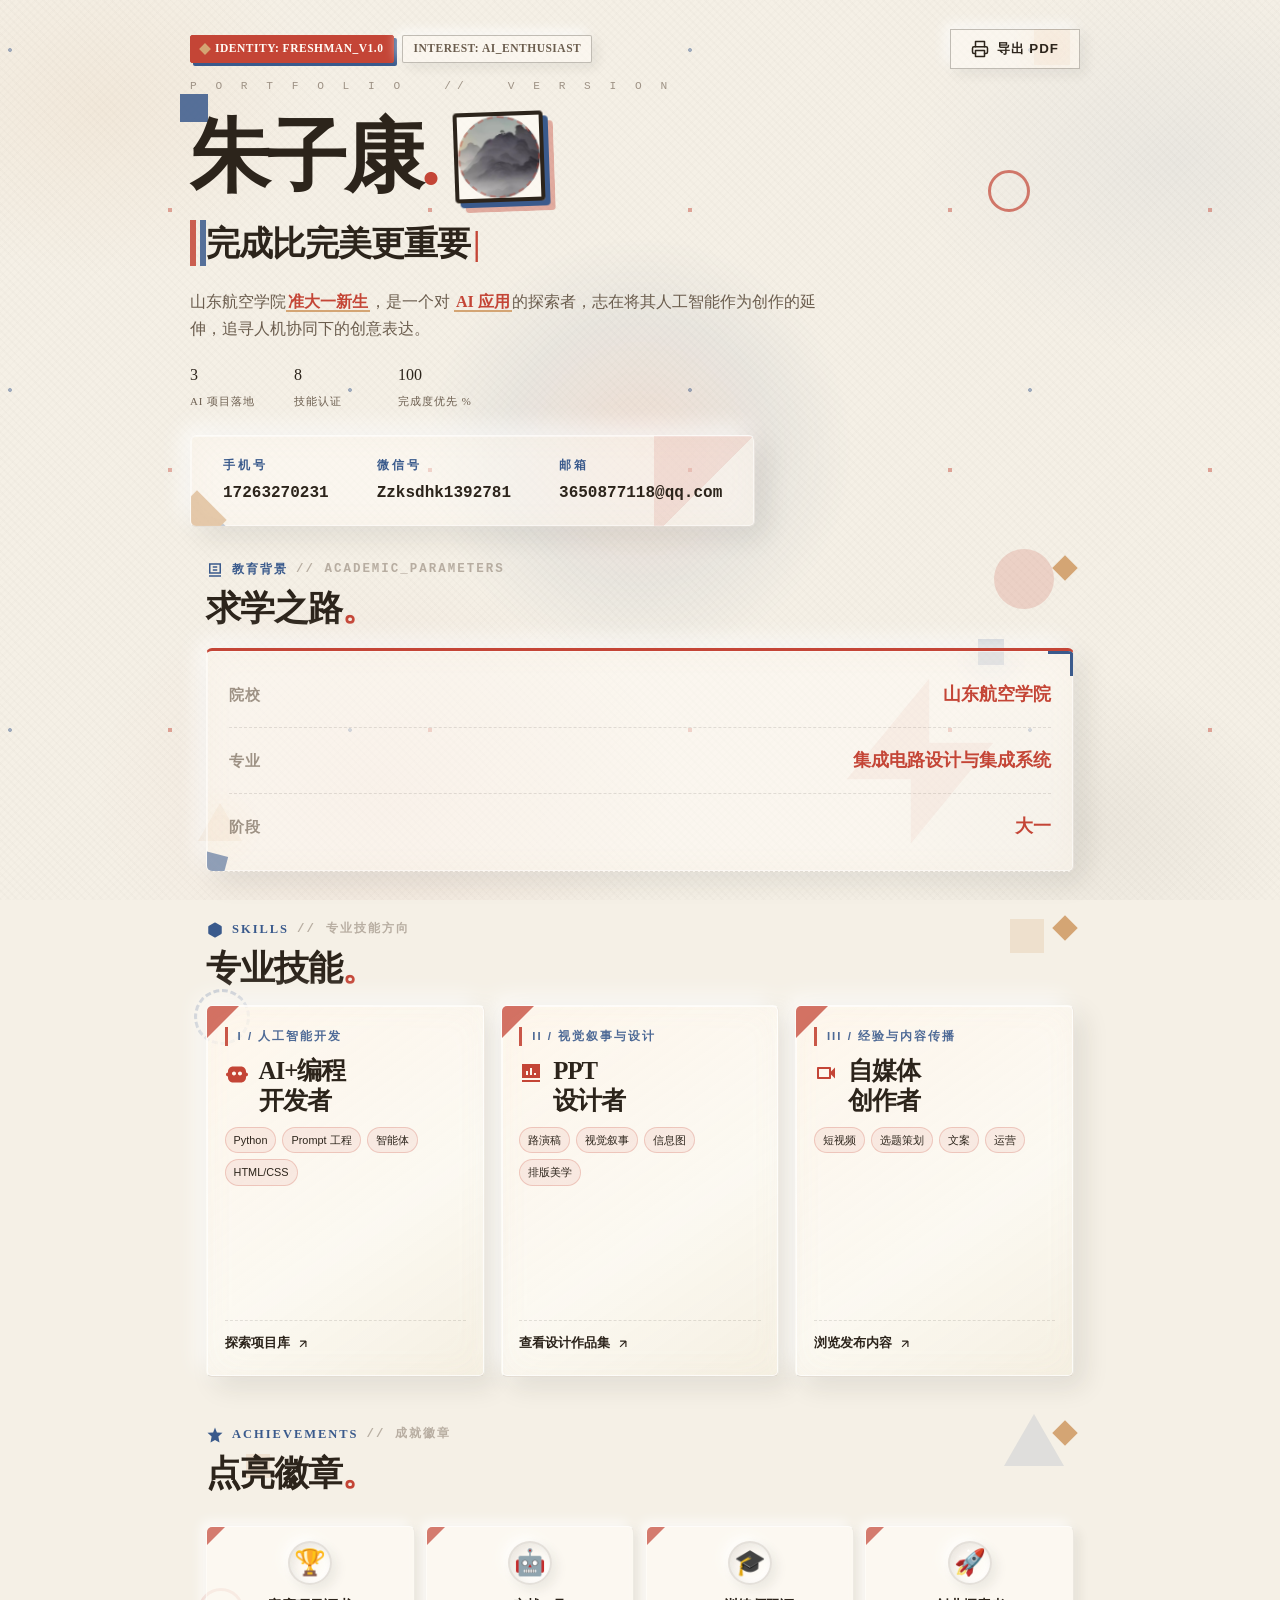
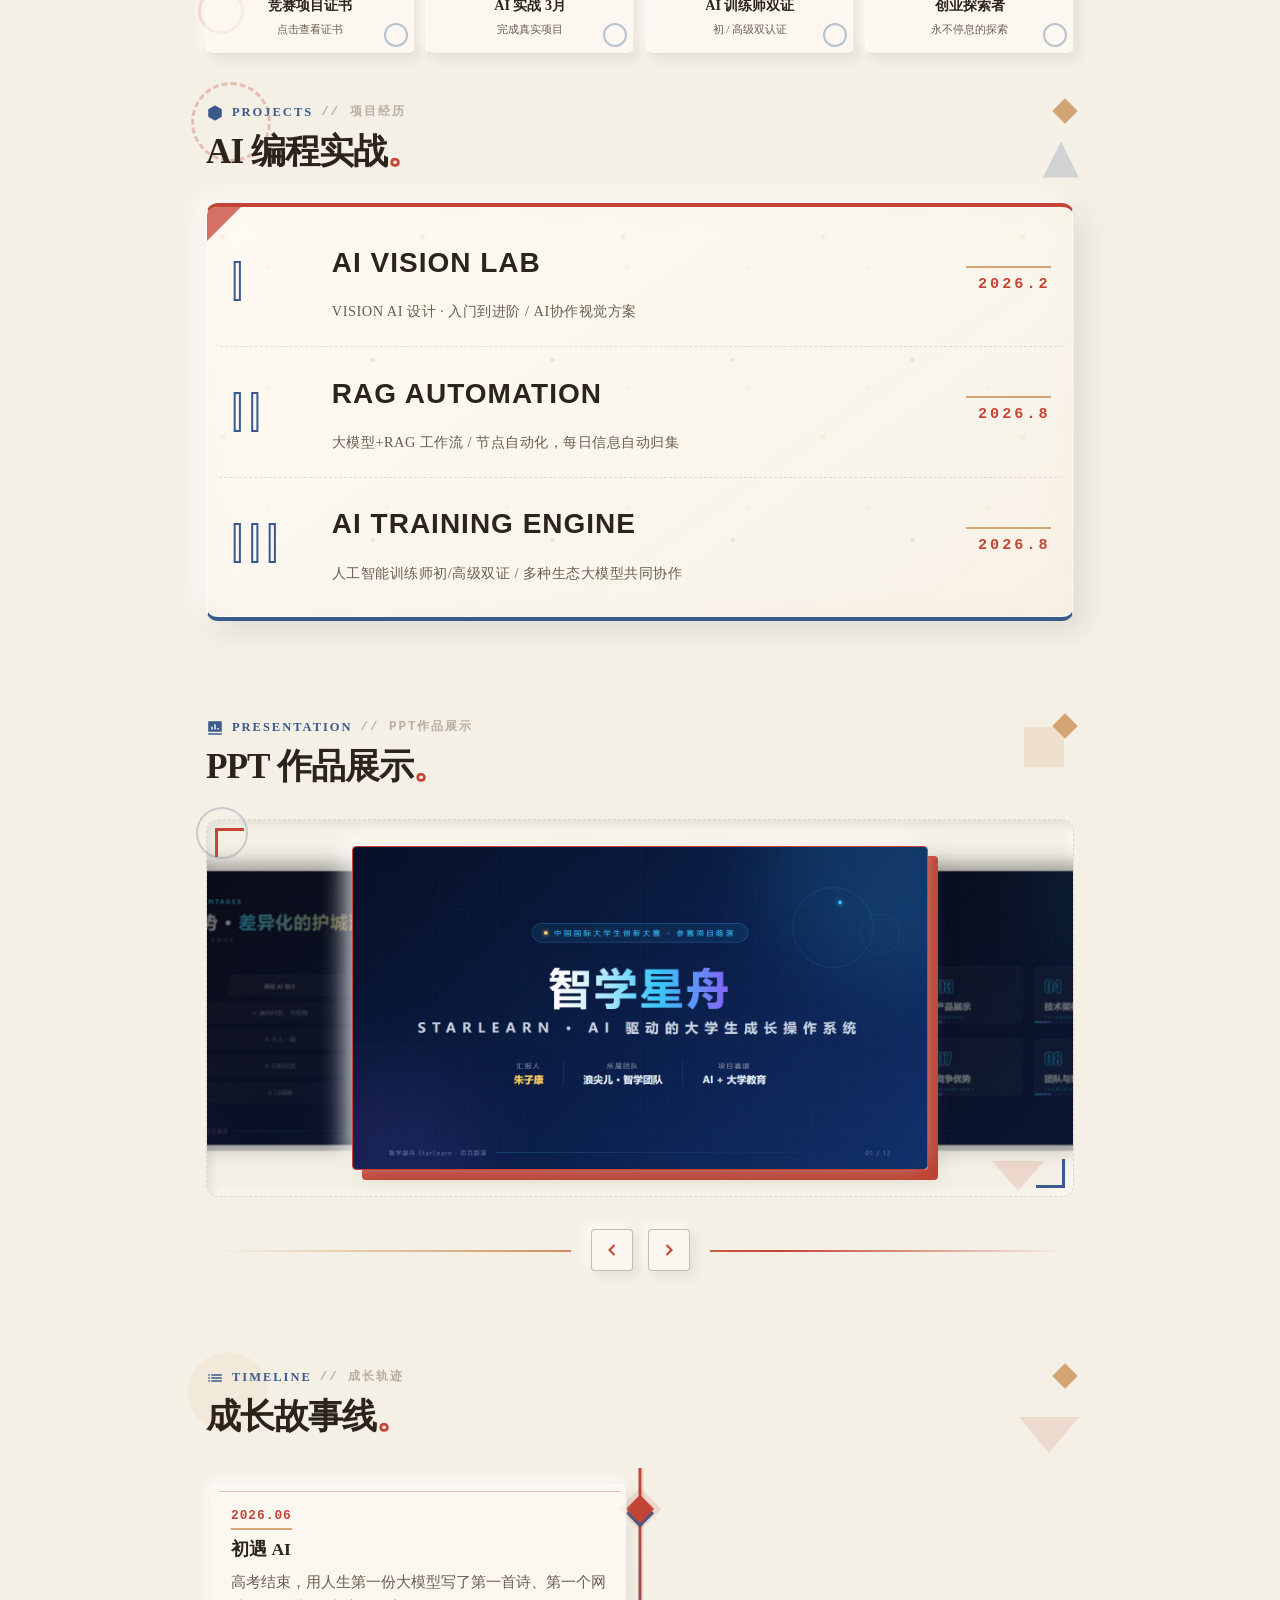
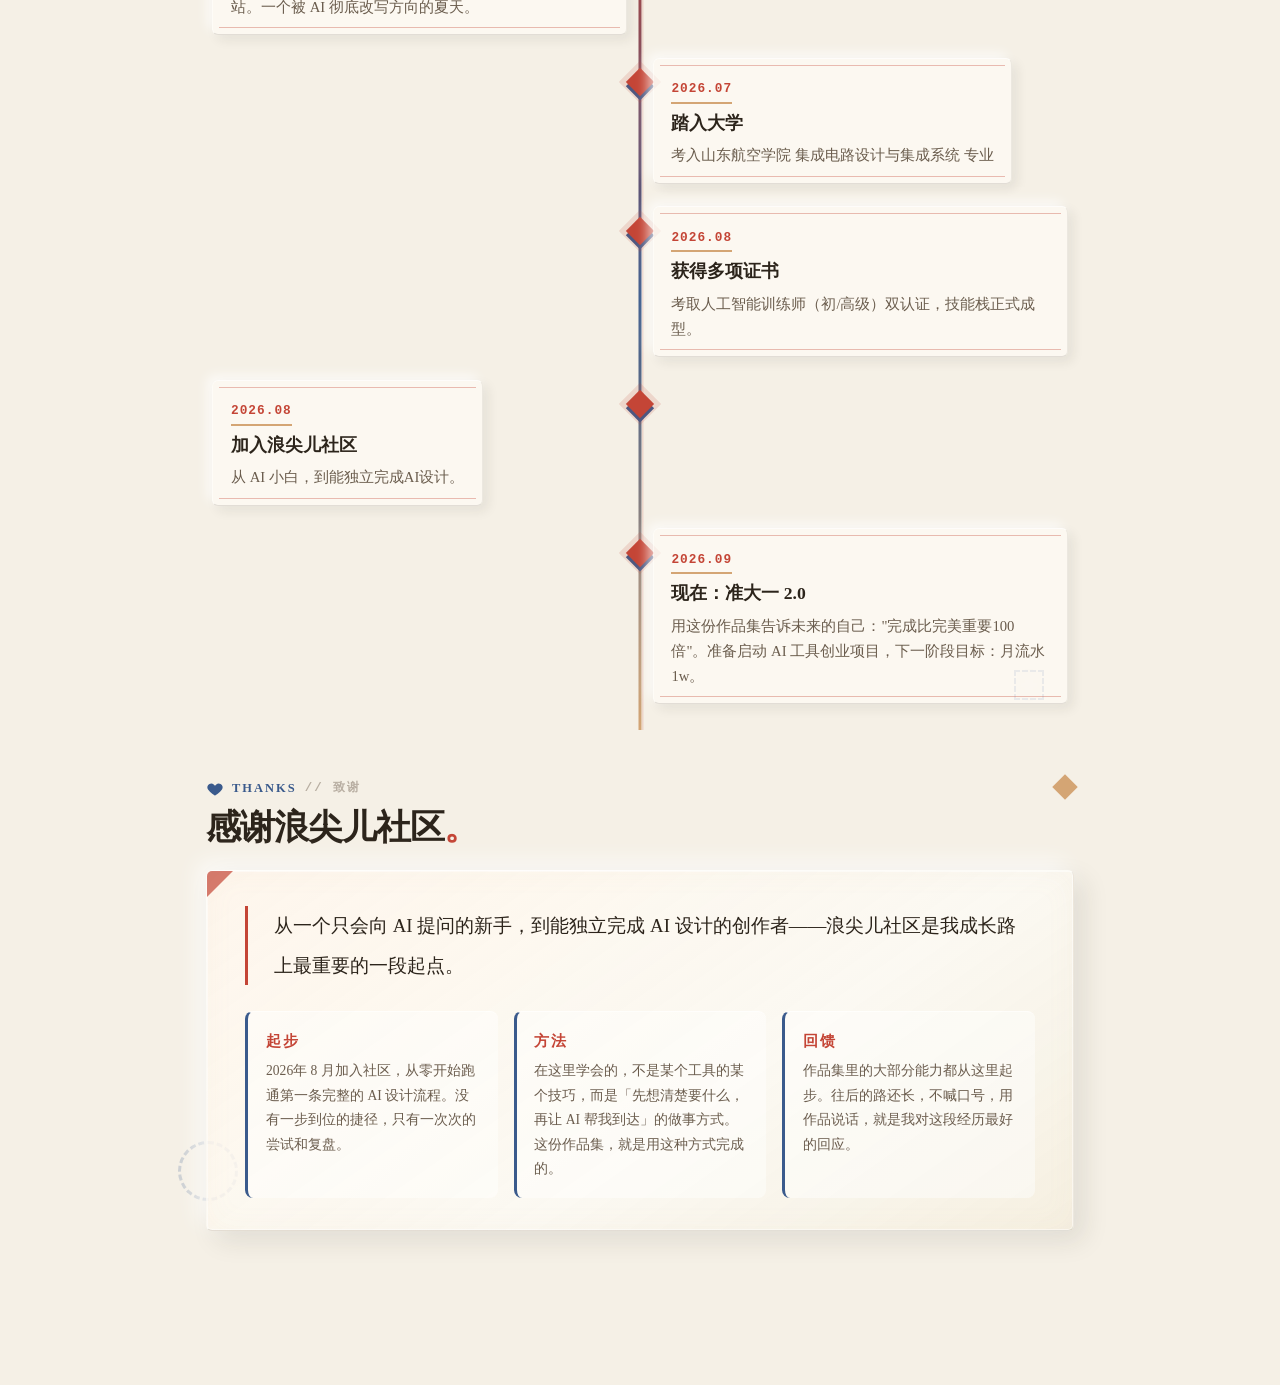
==== index.html @ 1c1f5281 "Add files via upload" ====
<!DOCTYPE html>
<html lang="zh-CN">
<head>
    <meta charset="UTF-8">
    <meta name="viewport" content="width=device-width, initial-scale=1.0">
    <title>朱子康 · 个人简历</title>
    <style>
        /* ================= 设计令牌 (墨染国风 × 磨砂玻璃 × Bauhaus 几何) ================= */
        :root {
            /* 宣纸与墨色 */
            --bg-page: #F5F0E6;
            --bg-card: rgba(255, 252, 246, 0.68);
            --bg-glass: rgba(255, 252, 246, 0.55);
            --bg-muted: rgba(44, 36, 27, 0.05);
            --text-primary: #2C241B;
            --text-secondary: #6B5D4E;
            --text-tertiary: #9E9285;
            /* 国风三色：朱砂 + 群青 + 赭石 */
            --accent-cinnabar: #C44536;
            --accent-ultramarine: #3A5A8C;
            --accent-ochre: #D4A574;
            --accent-color: #C44536;
            /* 装裱边框 */
            --border-color: rgba(44, 36, 27, 0.12);
            --border-ink: rgba(44, 36, 27, 0.28);
            --border-cinnabar: rgba(196, 69, 54, 0.55);
            /* 尺寸与过渡 */
            --radius-md: 6px;
            --radius-lg: 12px;
            --transition: all 0.4s cubic-bezier(0.25, 0.9, 0.3, 1);
            /* 磨砂玻璃阴影：内凹+外凸（新拟态）+ 几何立体 */
            --shadow-sm: 5px 5px 12px rgba(44, 36, 27, 0.08), -5px -5px 12px rgba(255, 255, 255, 0.7);
            --shadow-md: 10px 10px 26px rgba(44, 36, 27, 0.10), -8px -8px 22px rgba(255, 255, 255, 0.75), inset 0 0 0 1px rgba(255,255,255,0.5), inset 0 0 30px rgba(212, 165, 116, 0.06);
            --shadow-inset: inset 4px 4px 10px rgba(44, 36, 27, 0.09), inset -4px -4px 10px rgba(255, 255, 255, 0.65);
            --shadow-geo: 5px 5px 0 var(--accent-ultramarine), 10px 10px 0 rgba(196, 69, 54, 0.4);
            /* 磨砂玻璃专用：多层模糊叠加 */
            --glass-blur: blur(18px) saturate(180%);
            --glass-border: 1px solid rgba(255, 255, 255, 0.55), 1px solid rgba(44, 36, 27, 0.08);
        }

        * { margin: 0; padding: 0; box-sizing: border-box; }
        html { scroll-behavior: smooth; }
        body {
            font-family: "PingFang SC", "Hiragino Sans GB", "Microsoft YaHei", "STSong", "Noto Serif SC", -apple-system, serif;
            background-color: var(--bg-page);
            background-image:
                /* 水墨晕染大斑块 */
                radial-gradient(ellipse 320px 240px at 8% 12%, rgba(212, 165, 116, 0.10) 0%, transparent 70%),
                radial-gradient(ellipse 380px 280px at 92% 18%, rgba(58, 90, 140, 0.06) 0%, transparent 70%),
                radial-gradient(ellipse 420px 320px at 30% 88%, rgba(196, 69, 54, 0.06) 0%, transparent 70%),
                radial-gradient(ellipse 300px 220px at 85% 92%, rgba(44, 36, 27, 0.05) 0%, transparent 70%),
                /* 宣纸纹理噪点（轻微线条） */
                repeating-linear-gradient(45deg, rgba(44, 36, 27, 0.015) 0 2px, transparent 2px 6px),
                repeating-linear-gradient(-45deg, rgba(44, 36, 27, 0.012) 0 2px, transparent 2px 5px);
            background-size: 100% 100%;
            background-attachment: fixed;
            color: var(--text-primary);
            line-height: 1.7;
            -webkit-font-smoothing: antialiased;
            padding: 0.35rem 0.25rem;
            overflow-x: hidden;
            position: relative;
        }
        /* 几何装饰散点层（朱砂圆 + 群青方 + 赭石三角 + 墨线圆） */
        body::before {
            content: ''; position: fixed; inset: 0; z-index: 0; pointer-events: none;
            background-image:
                radial-gradient(circle, var(--accent-cinnabar) 2.2px, transparent 2.5px),
                radial-gradient(circle, var(--accent-ultramarine) 1.8px, transparent 2.2px);
            background-size: 260px 260px, 340px 340px;
            background-position: 40px 80px, 180px 220px;
            opacity: 0.45;
        }
        /* 柔和散斑光晕（国风版，替代霓虹光晕） */
        body::after {
            content: ''; position: fixed; width: 420px; height: 420px;
            top: 0; left: 0; transform: translate(-50%, -50%);
            background: radial-gradient(circle, rgba(196, 69, 54, 0.10) 0%, rgba(58, 90, 140, 0.06) 45%, transparent 72%);
            border-radius: 50%; pointer-events: none; z-index: 1;
            transition: transform 0.22s cubic-bezier(0.25, 0.9, 0.3, 1);
            will-change: transform;
            filter: blur(2px);
            mix-blend-mode: multiply;
        }
        a { color: var(--accent-cinnabar); text-decoration: none; border-bottom: 1px dashed var(--border-cinnabar); transition: var(--transition); }
        a:hover { color: var(--accent-ultramarine); border-color: var(--accent-ultramarine); }

        .container { max-width: 900px; margin: 0 auto; position: relative; z-index: 2; }

        /* 几何装饰辅助类（用于装饰性几何散点） */
        .geo-deco { position: absolute; pointer-events: none; z-index: 0; }
        .geo-circle { border-radius: 50%; }
        .geo-square { border-radius: 0; }
        .geo-triangle { width: 0; height: 0; border-style: solid; background: transparent !important; }
        /* 几何装饰：Bauhaus风格三色组合 */
        .geo-shape { position: absolute; pointer-events: none; z-index: 0; opacity: 0.6; mix-blend-mode: multiply; }
        .geo-shape.circle-round { border-radius: 50%; }
        .geo-shape.diamond { transform: rotate(45deg); }
        .geo-shape.tri { width: 0; height: 0; background: transparent !important; border-style: solid; }
        /* 动画：几何呼吸漂浮 */
        @keyframes geoFloat { 0%, 100% { transform: translateY(0) rotate(0deg); } 50% { transform: translateY(-8px) rotate(3deg); } }
        @keyframes geoFloatRev { 0%, 100% { transform: translateY(0) rotate(0deg); } 50% { transform: translateY(10px) rotate(-4deg); } }
        @keyframes geoPulse { 0%, 100% { transform: scale(1); opacity: 0.5; } 50% { transform: scale(1.08); opacity: 0.7; } }
        .geo-float { animation: geoFloat 5.5s ease-in-out infinite; }
        .geo-float-rev { animation: geoFloatRev 6.8s ease-in-out infinite; }
        .geo-pulse { animation: geoPulse 3.2s ease-in-out infinite; }
        /* section 容器加相对定位，以便承载几何装饰 */
        .academic-section, .portfolio-section, .skill-section, .achievement-section, .timeline-section { position: relative; }

        .btn-print {
            position: absolute; top: 10px; right: 10px;
            background: var(--bg-glass);
            border: 1px solid var(--border-ink); color: var(--text-primary);
            width: 42px; height: 42px; border-radius: 6px;
            display: flex; align-items: center; justify-content: center;
            cursor: pointer; z-index: 10; transition: var(--transition);
            backdrop-filter: blur(14px) saturate(160%);
            -webkit-backdrop-filter: blur(14px) saturate(160%);
            box-shadow: var(--shadow-sm);
            font-weight: 700;
        }
        .btn-print:hover {
            background: var(--bg-card);
            transform: translate(-2px, -2px);
            box-shadow: var(--shadow-geo);
            border-color: var(--accent-cinnabar);
            color: var(--accent-cinnabar);
        }
        .print-text { display: none; }

        .hero { padding: 1.8rem 1rem 1.4rem; position: relative; z-index: 1; }
        .hero-tags { display: flex; flex-wrap: wrap; gap: 8px; margin-bottom: 1rem; font-size: 0.72rem; letter-spacing: 0.5px; }
        .tag { padding: 3px 10px; border: 1px solid var(--border-ink); display: inline-flex; align-items: center; gap: 6px; text-transform: uppercase; background: var(--bg-glass); backdrop-filter: blur(10px) saturate(160%); -webkit-backdrop-filter: blur(10px) saturate(160%); color: var(--text-secondary); border-radius: 2px; font-weight: 600; box-shadow: var(--shadow-sm); }
        .tag.dark { background: var(--accent-cinnabar); color: #FFFCF6; border-color: var(--accent-cinnabar); box-shadow: 3px 3px 0 var(--accent-ultramarine); }
        .tag-dot { width: 8px; height: 8px; background: var(--accent-ochre); display: inline-block; transform: rotate(45deg); border: 1px solid var(--accent-ochre); animation: tagBlink 1.6s infinite; }
        @keyframes tagBlink { 0%, 100% { opacity: 1; } 50% { opacity: 0.2; } }
        .tag-version { color: var(--text-tertiary); margin-top: 6px; width: 100%; letter-spacing: 6px; font-size: 0.7rem; font-family: "PingFang SC", monospace; }

        .hero-title-group { display: flex; align-items: center; gap: 1rem; margin-bottom: 0.8rem; flex-wrap: wrap; position: relative; }
        /* 标题旁的几何装饰 */
        .hero-title-group::before {
            content: ''; position: absolute; width: 28px; height: 28px; top: -18px; left: -10px;
            background: var(--accent-ultramarine); opacity: 0.85; z-index: -1;
        }
        .hero-title-group::after {
            content: ''; position: absolute; width: 36px; height: 36px; border-radius: 50%; bottom: -10px; right: 60px;
            border: 3px solid var(--accent-cinnabar); background: transparent; opacity: 0.7; z-index: -1;
        }
        .hero-name {
            font-size: 3.2rem; font-weight: 900; line-height: 1; letter-spacing: -3px;
            color: var(--text-primary);
            font-family: "STSong", "Noto Serif SC", "PingFang SC", serif;
            position: relative;
        }
        .hero-name .dot { color: var(--accent-cinnabar); font-family: serif; display: inline-block; animation: sealPulse 2s ease-in-out infinite; transform-origin: center; }
        @keyframes sealPulse { 0%, 100% { transform: scale(1); text-shadow: 0 0 0 transparent; } 50% { transform: scale(1.15); text-shadow: 2px 2px 0 rgba(196, 69, 54, 0.3); } }

        .hero-avatar {
            width: 70px; height: 70px; border-radius: 4px;
            border: 3px solid var(--text-primary);
            box-shadow: var(--shadow-geo);
            overflow: hidden; flex-shrink: 0;
            background: var(--bg-card); position: relative;
            transition: var(--transition);
            backdrop-filter: blur(8px);
            transform: rotate(-2deg);
        }
        .hero-avatar:hover { transform: rotate(0deg) scale(1.08); border-color: var(--accent-cinnabar); box-shadow: 6px 6px 0 var(--accent-cinnabar), 12px 12px 0 rgba(58, 90, 140, 0.5); }
        .hero-avatar img { width: 100%; height: 100%; object-fit: cover; display: block; position: relative; z-index: 2; }
        .hero-avatar::before { content: ''; position: absolute; inset: 0; border: 2px dashed rgba(196, 69, 54, 0.4); border-radius: 50%; z-index: 4; pointer-events: none; }
        .seal-img { position: absolute; inset: 0; width: 100%; height: 100%; object-fit: cover; border-radius: 50%; z-index: 3; border: none; opacity: 1; transition: transform .3s ease; }
        .hero-avatar:hover .seal-img { transform: scale(1.05); }

        .hero-flog {
            font-size: 1.55rem; font-weight: 800; color: var(--text-primary); margin-bottom: 1rem; letter-spacing: -1px;
            position: relative; display: inline-block;
            font-family: "STSong", "Noto Serif SC", serif;
            padding-left: 1rem;
        }
        .hero-flog::before {
            content: ''; position: absolute; left: 0; top: 10%; height: 80%; width: 6px;
            background: var(--accent-cinnabar);
            box-shadow: 10px 0 0 var(--accent-ultramarine);
            opacity: 0.85;
        }
        .hero-intro { font-size: 0.95rem; line-height: 1.75; max-width: 650px; color: var(--text-secondary); margin-bottom: 1.2rem; }
        .hero-intro strong { color: var(--accent-cinnabar); font-weight: 700; border-bottom: 2px solid var(--accent-ochre); padding: 0 2px; }

        .hero-contact { display: flex; flex-direction: column; background: var(--bg-glass); padding: 1.1rem 1.4rem; gap: 0.9rem; border-radius: var(--radius-md); border-top: 1px solid rgba(255,255,255,0.6); border-left: 1px solid rgba(255,255,255,0.4); border-right: 1px solid rgba(44,36,27,0.06); border-bottom: 1px solid rgba(44,36,27,0.1); backdrop-filter: var(--glass-blur); -webkit-backdrop-filter: var(--glass-blur); box-shadow: var(--shadow-md); position: relative; overflow: hidden; }
        .hero-contact::before {
            content: ''; position: absolute; top: 0; right: 0; width: 100px; height: 100px;
            background: 
                linear-gradient(135deg, var(--accent-cinnabar) 50%, transparent 50%);
            opacity: 0.12; pointer-events: none;
        }
        /* 几何装饰：hero-contact 左下角菱形 */
        .hero-contact::after {
            content: ''; position: absolute; bottom: -15px; left: -15px; width: 42px; height: 42px;
            background: var(--accent-ochre); transform: rotate(45deg); opacity: 0.55; z-index: -1;
            box-shadow: 5px 5px 0 rgba(58, 90, 140, 0.5);
        }
        .contact-item { display: flex; flex-direction: column; gap: 4px; position: relative; }
        .contact-label { font-size: 0.75rem; color: var(--accent-ultramarine); text-transform: uppercase; font-weight: 700; letter-spacing: 3px; }
        .contact-value { font-size: 1rem; font-weight: 800; color: var(--text-primary); font-family: "STSong", "PingFang SC", monospace; position: relative; }

        .hero-anim-item { opacity: 0; transform: translateY(20px); animation: heroFadeIn 1s cubic-bezier(0.2, 1, 0.3, 1) forwards; position: relative; }
        @keyframes heroFadeIn { 0% { opacity: 0; transform: translateY(20px); filter: blur(4px); } 100% { opacity: 1; transform: translateY(0); filter: blur(0); } }
        .delay-1 { animation-delay: 0.1s; } .delay-2 { animation-delay: 0.2s; } .delay-3 { animation-delay: 0.3s; } .delay-4 { animation-delay: 0.4s; }

        .card { margin-bottom: 2rem; }
        .section-title { font-size: 1.35rem; font-weight: 900; margin-bottom: 1rem; text-transform: uppercase; letter-spacing: -0.5px; border-bottom: 2px solid var(--accent-cinnabar); padding-bottom: 0.5rem; display: inline-block; font-family: "STSong", serif; }

        /* 专业技能方向：静态三列网格（替换原 250vh 横向滚动轨道） */
        .directions-grid { display: grid; grid-template-columns: repeat(3, 1fr); gap: 1rem; margin-top: 0.6rem; }
        .directions-grid .window-block { width: 100%; max-width: none; aspect-ratio: 4 / 2.5; }
        .directions-grid .panorama-layer { opacity: 0.12; }
        .directions-grid .block-title { color: var(--text-primary) !important; }
        .directions-grid .title-icon { fill: var(--accent-cinnabar) !important; }
        .skill-tags { display: flex; flex-wrap: wrap; gap: 6px; margin-top: 0.7rem; }
        .skill-tag { font-size: 0.68rem; padding: 3px 8px; border-radius: 999px; background: rgba(196,69,54,0.08); color: var(--text-primary); border: 1px solid rgba(196,69,54,0.22); font-family: "PingFang SC", sans-serif; }
        @media (max-width: 768px) {
            .directions-grid { grid-template-columns: 1fr; gap: 0.9rem; }
            .directions-grid .window-block { aspect-ratio: 4 / 2.8; }
            .directions-grid .block-title { font-size: 1.45rem; }
            .directions-grid .block-content { padding: 1.1rem 0.9rem; }
        }

        /* 窗口卡片：磨砂玻璃装裱框 + Bauhaus 几何阴影 */
        .window-block {
            position: relative; aspect-ratio: 3 / 4; width: 80vw; max-width: 360px; flex-shrink: 0;
            border-radius: var(--radius-md); overflow: hidden;
            box-shadow: var(--shadow-md), inset 0 0 0 1px rgba(255,255,255,0.55), inset 0 0 40px rgba(255,255,255,0.15);
            transition: transform 0.5s cubic-bezier(0.25, 0.9, 0.3, 1), box-shadow 0.5s ease, border-color 0.5s ease;
            background: linear-gradient(145deg, rgba(255,247,237,0.85) 0%, rgba(253,251,245,0.75) 60%, rgba(245,239,224,0.8) 100%);
            border-top: 1px solid rgba(255,255,255,0.7);
            border-left: 1px solid rgba(255,255,255,0.5);
            border-right: 1px solid rgba(44,36,27,0.08);
            border-bottom: 1px solid rgba(44,36,27,0.12);
            backdrop-filter: var(--glass-blur);
            -webkit-backdrop-filter: var(--glass-blur);
        }
        /* 窗口卡片 几何装饰：左上角三角+右下角圆框 */
        .window-block::before {
            content: ''; position: absolute; top: 0; left: 0; width: 0; height: 0; z-index: 6;
            border-top: 32px solid var(--accent-cinnabar); border-right: 32px solid transparent;
            opacity: 0.75; pointer-events: none;
        }
        .window-block::after {
            content: ''; position: absolute; inset: 0; z-index: 4; pointer-events: none;
            background: 
                radial-gradient(circle at 90% 88%, transparent 16px, var(--accent-ultramarine) 17px, var(--accent-ultramarine) 19px, transparent 20px),
                linear-gradient(135deg, transparent 0%, rgba(196, 69, 54, 0.06) 50%, transparent 100%);
            opacity: 0; transition: opacity 0.5s ease;
        }
        .window-block:hover { transform: translateY(-12px) rotate(-1deg); box-shadow: 14px 14px 0 var(--accent-ultramarine), 18px 18px 0 rgba(196, 69, 54, 0.4), var(--shadow-md); border-top-color: var(--accent-cinnabar); border-left-color: var(--accent-cinnabar); }
        .window-block:hover::after { opacity: 1; }

        .panorama-layer { position: absolute; top: 0; left: 0; height: 100%; z-index: 0; pointer-events: none; opacity: 0.25; mix-blend-mode: multiply; }
        .scene-bg { width: 100%; height: 100%; background-image: url('images/photo.jpg'); background-size: cover; background-position: center bottom; will-change: filter; }
        .ambient-overlay { position: absolute; top: 0; left: 0; width: 100%; height: 100%; mix-blend-mode: multiply; background: linear-gradient(135deg, rgba(196, 69, 54, 0.2), rgba(58, 90, 140, 0.15)); }
        .sun-element { position: absolute; width: 50px; height: 50px; border-radius: 50%; transform: translate(-50%, -50%); z-index: 1; filter: blur(3px); will-change: left, top, background, box-shadow, opacity; display: none !important; }

        .block-content { position: relative; z-index: 5; height: 100%; padding: 1.3rem 1.1rem; display: flex; flex-direction: column; justify-content: space-between; }
        .block-top { font-size: 0.72rem; font-family: "PingFang SC", "Microsoft YaHei", sans-serif; font-weight: 700; opacity: 0.9; margin-bottom: 0.6rem; color: var(--accent-ultramarine); letter-spacing: 2px; border-left: 3px solid var(--accent-cinnabar); padding-left: 10px; }
        .block-bottom { font-size: 0.82rem; font-weight: 800; margin-top: auto; display: flex; align-items: center; gap: 6px; color: var(--text-primary); border-top: 1px dashed var(--border-color); padding-top: 0.7rem; }
        .title-wrapper { display: flex; align-items: flex-start; gap: 10px; }
        .block-title { font-size: 1.55rem; font-weight: 900; line-height: 1.2; letter-spacing: -1px; position: relative; color: var(--text-primary); font-family: "STSong", "Noto Serif SC", serif; }
        .title-icon { width: 24px; height: 24px; fill: var(--accent-cinnabar); flex-shrink: 0; margin-top: 5px; }

        /* 求学之路：磨砂玻璃学术卡 */
        .academic-section { margin-bottom: 3rem; margin-top: 0; } 
        .academic-header { margin-bottom: 1.2rem; position: relative; }
        /* 学术标题几何装饰 */
        .academic-header::before {
            content: ''; position: absolute; top: 0; right: 0; width: 18px; height: 18px;
            background: var(--accent-ochre); transform: rotate(45deg);
        }
        .academic-tag { display: inline-flex; align-items: center; gap: 8px; color: var(--accent-ultramarine); font-weight: 900; font-size: 0.78rem; letter-spacing: 2px; margin-bottom: 0.6rem; text-transform: uppercase; }
        .academic-tag svg { width: 18px; height: 18px; fill: currentColor; }
        .academic-tag span { font-family: "PingFang SC", monospace; opacity: 0.7; color: var(--text-tertiary); }
        .academic-title { font-size: 2.2rem; font-weight: 900; color: var(--text-primary); letter-spacing: -1px; line-height: 1.1; position: relative; font-family: "STSong", "Noto Serif SC", serif; }
        .academic-title .dot { color: var(--accent-cinnabar); font-family: serif; }
        .academic-card { background: var(--bg-glass); padding: 0.7rem 1.4rem; position: relative; overflow: hidden; border-top: 3px solid var(--accent-cinnabar); border-bottom: 1px dashed var(--border-color); border-left: 1px solid rgba(255,255,255,0.5); border-right: 1px solid rgba(44,36,27,0.08); backdrop-filter: var(--glass-blur); -webkit-backdrop-filter: var(--glass-blur); box-shadow: var(--shadow-md); border-radius: var(--radius-md); }
        /* 卡片右上角装裱角装饰 + 左下角群青方块 */
        .academic-card::before {
            content: ''; position: absolute; bottom: -10px; left: -10px; width: 28px; height: 28px;
            background: var(--accent-ultramarine); opacity: 0.55; z-index: -1;
            transform: rotate(15deg);
        }
        .academic-card::after {
            content: ''; position: absolute; top: 0; right: 0; width: 22px; height: 22px;
            border-top: 3px solid var(--accent-ultramarine); border-right: 3px solid var(--accent-ultramarine);
        }
        .academic-watermark { position: absolute; right: 5%; top: 50%; transform: translateY(-50%); width: 220px; height: 220px; fill: var(--accent-cinnabar); opacity: 0.05; pointer-events: none; z-index: 0; }
        .academic-row { display: flex; justify-content: space-between; align-items: center; padding: 1.1rem 0; border-bottom: 1px dashed var(--border-color); position: relative; z-index: 1; flex-wrap: wrap; gap: 10px; transition: padding-left 0.35s ease, background 0.35s ease; }
        .academic-row:last-child { border-bottom: none; }
        .academic-row:hover { padding-left: 16px; background: rgba(196, 69, 54, 0.03); border-radius: 4px; }
        .academic-label { color: var(--text-tertiary); font-size: 0.95rem; font-weight: 700; min-width: 100px; letter-spacing: 1px; font-family: "PingFang SC", sans-serif; }
        .academic-value { color: var(--accent-cinnabar); font-size: 1.1rem; font-weight: 900; text-align: right; font-family: "STSong", "Noto Serif SC", serif; }

        /* AI 编程实战：暗色作品集容器（改为宣纸装裱盒） */
        .dark-portfolio-container {
            background: linear-gradient(145deg, rgba(255,252,246,0.85) 0%, rgba(248,242,230,0.8) 100%);
            border-radius: var(--radius-lg); padding: 0.6rem 1.4rem;
            box-shadow: var(--shadow-md);
            border-top: 4px solid var(--accent-cinnabar);
            border-bottom: 4px solid var(--accent-ultramarine);
            border-left: 1px solid rgba(255,255,255,0.55);
            border-right: 1px solid rgba(44,36,27,0.08);
            backdrop-filter: var(--glass-blur); -webkit-backdrop-filter: var(--glass-blur);
            margin-bottom: 3rem;
            position: relative;
            overflow: hidden;
        }
        /* 几何散点 + 四个角装饰 */
        .dark-portfolio-container::before {
            content: ''; position: absolute; top: 0; left: 0; width: 100%; height: 100%;
            background-image:
                radial-gradient(circle at 8% 15%, var(--accent-ochre) 2.5px, transparent 3px),
                radial-gradient(circle at 92% 85%, var(--accent-ultramarine) 2px, transparent 2.5px),
                radial-gradient(circle at 50% 50%, transparent 1px, var(--accent-cinnabar) 1.5px, transparent 2px);
            background-size: 200px 200px, 180px 180px, 120px 120px;
            opacity: 0.1; pointer-events: none;
        }
        /* 左上角朱砂三角 + 右下角群青方块 */
        .dark-portfolio-container::after {
            content: ''; position: absolute; top: -1px; left: -1px; width: 0; height: 0;
            border-top: 36px solid var(--accent-cinnabar); border-right: 36px solid transparent;
            opacity: 0.75; pointer-events: none; z-index: 2;
        }
        
        .dp-item {
            position: relative; display: flex; align-items: center; padding: 1.4rem 1rem; margin: 0 -1rem; border-bottom: 1px dashed var(--border-color);
            transition: transform 0.45s cubic-bezier(0.25, 0.9, 0.3, 1), background 0.45s ease; cursor: pointer; z-index: 1; border-radius: 8px; overflow: hidden;
        }
        .dp-item:last-child { border-bottom: none; }
        
        .dp-item::before {
            content: ''; position: absolute; top: 0; left: 0; width: 4px; height: 100%;
            background: var(--accent-cinnabar); transform: scaleY(0); transform-origin: top;
            transition: transform 0.5s cubic-bezier(0.25, 0.9, 0.3, 1); z-index: -1;
        }

        .dp-item:hover { transform: translateX(20px); border-color: transparent; background: rgba(212, 165, 116, 0.06); }
        .dp-item:hover::before { transform: scaleY(1); }
        
        .dp-number { font-family: 'Impact', 'Arial Black', sans-serif; font-size: 3.5rem; color: transparent; -webkit-text-stroke: 2px var(--accent-ultramarine); letter-spacing: 2px; min-width: 80px; line-height: 1; transition: -webkit-text-stroke-color 0.4s ease, color 0.4s ease; }
        .dp-text { flex: 1; padding-left: 1.4rem; }
        .dp-title { font-family: "STSong", "Impact", "Arial Black", sans-serif; font-size: 1.75rem; color: var(--text-primary); letter-spacing: 1px; margin-bottom: 0.8rem; text-transform: uppercase; transition: color 0.4s ease; }
        .dp-desc { color: var(--text-secondary); font-size: 0.9rem; letter-spacing: 0.5px; font-weight: 500; transition: color 0.4s ease; line-height: 1.7; }
        .dp-date { font-family: "STSong", monospace; color: var(--accent-cinnabar); font-size: 0.95rem; letter-spacing: 3px; min-width: 85px; text-align: right; font-weight: 700; transition: color 0.4s ease; border-top: 2px solid var(--accent-ochre); padding-top: 4px; }

        .dp-item:hover .dp-number { -webkit-text-stroke-color: var(--accent-cinnabar); color: rgba(196, 69, 54, 0.08); }
        .dp-item:hover .dp-title { color: var(--accent-cinnabar); }
        .dp-item:hover .dp-desc { color: var(--text-primary); }
        .dp-item:hover .dp-date { color: var(--accent-ultramarine); border-top-color: var(--accent-cinnabar); }

        .cursor-follower {
            position: fixed; top: 0; left: 0; 
            width: 280px;
            aspect-ratio: 16/10; pointer-events: none; z-index: 9999; opacity: 0;
            transform: translate(-50%, -50%) scale(0.5) rotate(-8deg); transition: opacity 0.4s ease, transform 0.5s cubic-bezier(0.25, 0.9, 0.3, 1);
            border-radius: 6px; overflow: hidden; background: linear-gradient(145deg, #FFFCF6 0%, #F5EFE0 100%); display: flex; align-items: center; justify-content: center;
            border: 2px solid var(--text-primary);
            box-shadow: var(--shadow-geo);
        }
        .cursor-follower.active { opacity: 1; transform: translate(-50%, -50%) scale(1) rotate(2deg); }
        .cursor-follower img { width: 100%; height: 100%; object-fit: contain; padding: 6px; position: relative; z-index: 2; background: #FFFCF6; }
        
        @keyframes followerImgSpin { 0% { transform: rotate(-25deg) scale(0.6); opacity: 0; filter: blur(4px); } 100% { transform: rotate(0deg) scale(1); opacity: 1; filter: blur(0px); } }
        .follower-placeholder { position: absolute; font-family: "STSong", serif; color: rgba(44, 36, 27, 0.5); font-size: 1.2rem; font-weight: bold; z-index: 1; letter-spacing: 4px; }

        /* PPT 椭圆轮播：宣纸画卷风格 */
        .elliptical-slider-wrapper {
            position: relative;
            width: 100%;
            height: 42vh;
            min-height: 300px;
            perspective: 1400px;
            overflow: hidden;
            display: flex;
            align-items: center;
            justify-content: center;
            background:
                radial-gradient(ellipse at center, rgba(212, 165, 116, 0.15) 0%, transparent 70%),
                linear-gradient(180deg, transparent 0%, rgba(44, 36, 27, 0.03) 50%, transparent 100%);
            margin-top: 1rem;
            margin-bottom: 2rem;
            border-radius: var(--radius-lg);
            user-select: none;
            -webkit-user-select: none;
            border: 1px dashed var(--border-color);
            box-shadow: var(--shadow-inset);
        }
        /* 轮播四角装裱装饰 */
        .elliptical-slider-wrapper::before,
        .elliptical-slider-wrapper::after {
            content: ''; position: absolute; width: 26px; height: 26px; z-index: 5; pointer-events: none;
        }
        .elliptical-slider-wrapper::before {
            top: 8px; left: 8px;
            border-top: 3px solid var(--accent-cinnabar);
            border-left: 3px solid var(--accent-cinnabar);
        }
        .elliptical-slider-wrapper::after {
            bottom: 8px; right: 8px;
            border-bottom: 3px solid var(--accent-ultramarine);
            border-right: 3px solid var(--accent-ultramarine);
        }
        .elliptical-container {
            position: relative;
            width: 100%;
            height: 100%;
            transform-style: preserve-3d; 
        }
        .elliptical-item {
            position: absolute;
            top: 50%; left: 50%;
            width: 45vw; max-width: 600px;
            aspect-ratio: 16/9;
            background: var(--bg-card);
            border-radius: 4px;
            box-shadow: var(--shadow-md), 6px 6px 0 rgba(58, 90, 140, 0.25);
            transition: transform 0.6s cubic-bezier(0.25, 0.9, 0.3, 1), opacity 0.6s ease, z-index 0.6s ease, box-shadow 0.6s ease;
            overflow: hidden; cursor: pointer;
            display: flex; align-items: center; justify-content: center;
            transform-origin: center;
            transform: translate(-50%, -50%);
            backdrop-filter: blur(6px);
            -webkit-backdrop-filter: blur(6px);
            border: 1px solid var(--border-color);
        }
        .elliptical-item img {
            width: 100%; height: 100%; object-fit: cover; pointer-events: none; display: block; z-index: 2; position: relative;
        }
        .elliptical-item::before {
            content: attr(data-img); position: absolute; font-family: "PingFang SC", monospace; font-size: 1.2rem; color: rgba(196, 69, 54, 0.5); font-weight: bold; z-index: 1; pointer-events: none; letter-spacing: 2px;
        }
        .elliptical-item::after {
            content: ''; position: absolute; inset: 0; background: linear-gradient(135deg, rgba(196, 69, 54, 0.08), rgba(58, 90, 140, 0.06)); transition: background 0.6s ease; pointer-events: none; z-index: 3;
        }
        .elliptical-item.active::after { background: transparent; }
        .elliptical-item.active { box-shadow: var(--shadow-md), 10px 10px 0 var(--accent-cinnabar); border-color: var(--accent-cinnabar); z-index: 10 !important; }
        
        .elliptical-nav-container {
            width: 100%;
            max-width: 850px;
            margin: 0 auto 3rem;
            position: relative;
            display: flex;
            align-items: center;
            justify-content: center;
            user-select: none;
            -webkit-user-select: none;
        }
        .elliptical-line {
            position: absolute;
            top: 50%;
            left: 0;
            width: 100%;
            height: 2px;
            background: linear-gradient(90deg, transparent, var(--accent-ochre), var(--accent-cinnabar), transparent);
            z-index: 1;
        }
        .elliptical-nav-buttons {
            position: relative;
            display: flex;
            gap: 15px;
            background: var(--bg-page);
            padding: 0 20px;
            z-index: 2;
        }
        .ell-btn {
            width: 42px; height: 42px; border-radius: 4px; background: var(--bg-glass); color: var(--accent-cinnabar);
            border: 1px solid var(--border-ink); cursor: pointer; display: flex; align-items: center; justify-content: center;
            transition: all 0.3s ease; backdrop-filter: blur(8px); -webkit-backdrop-filter: blur(8px); box-shadow: var(--shadow-sm);
            font-weight: 900;
        }
        .ell-btn:hover { background: var(--accent-cinnabar); border-color: var(--accent-cinnabar); box-shadow: 4px 4px 0 var(--accent-ultramarine); transform: translate(-2px, -2px); color: #FFFCF6; }
        .ell-btn svg { width: 20px; height: 20px; stroke-width: 2.5; pointer-events: none; stroke: currentColor; }

        .fade-in-up { opacity: 0; transform: translateY(40px); transition: opacity 0.9s cubic-bezier(0.25, 0.9, 0.3, 1), transform 0.9s cubic-bezier(0.25, 0.9, 0.3, 1); will-change: opacity, transform; }
        .fade-in-up.visible { opacity: 1; transform: translateY(0); }
        .fade-inUp { opacity: 0; transform: translateY(40px); transition: opacity 0.9s cubic-bezier(0.25, 0.9, 0.3, 1), transform 0.9s cubic-bezier(0.25, 0.9, 0.3, 1); will-change: opacity, transform; }
        .fade-inUp.visible { opacity: 1; transform: translateY(0); }
        .delay-100 { transition-delay: 100ms; }
        .delay-200 { transition-delay: 200ms; }

        @media (max-width: 768px) {
            .academic-row { flex-direction: column; align-items: flex-start; padding: 1.2rem 0; }
            .academic-value { text-align: left; font-size: 1.15rem; }
            .academic-title { font-size: 2.2rem; }
            
            .dark-portfolio-container { padding: 1rem 1rem; }
            .dp-item { flex-direction: column; align-items: flex-start; padding: 2rem 1.5rem; margin: 0 -0.5rem; gap: 0.5rem; border-radius: 12px; }
            .dp-item::before { border-radius: 12px; }
            .dp-number { font-size: 3.5rem; -webkit-text-stroke: 2px var(--accent-ultramarine); }
            .dp-text { padding-left: 0; margin-top: 0.5rem; width: 100%; }
            .dp-title { font-size: 1.8rem; line-height: 1.1; margin-bottom: 0.5rem; }
            .dp-desc { font-size: 0.9rem; line-height: 1.6; word-break: keep-all; padding-right: 5px; }
            .dp-date { text-align: left; margin-top: 1rem; }
            
            .cursor-follower { display: none !important; }
            
            .elliptical-item { width: 75vw; }
            .elliptical-slider-wrapper { height: 40vh; min-height: 300px; }
            .hero-avatar { width: 70px; height: 70px; }
        }

        .footer { text-align: left; padding: 1.2rem 1rem; border-top: 2px solid var(--border-color); color: var(--text-tertiary); font-size: 0.85rem; font-family: "STSong", monospace; margin-top: 2rem; position: relative; background: var(--bg-glass); backdrop-filter: blur(8px); -webkit-backdrop-filter: blur(8px); }
        .footer::before { content: ''; position: absolute; top: -2px; left: 0; width: 100%; height: 3px; background: linear-gradient(90deg, transparent, var(--accent-cinnabar), var(--accent-ultramarine), var(--accent-ochre), transparent); animation: footerInkFlow 4s infinite alternate; }
        @keyframes footerInkFlow { 0% { opacity: 0.5; background-position: 0% 0; } 100% { opacity: 1; background-position: 100% 0; } }
        /* 几何装饰：footer左上角三角 + 右下角圆 */
        .footer::after { content: ''; position: absolute; bottom: 1rem; right: 1rem; width: 40px; height: 40px; border-radius: 50%; border: 2px dashed var(--accent-cinnabar); opacity: 0.4; animation: spinSlow 18s linear infinite; }
        @keyframes spinSlow { to { transform: rotate(360deg); } }
        .footer p { margin: 0.3rem 0; }

        /* ========== 技能进度条区 (墨染国风版) ========== */
        .skill-section { margin: 0.5rem 0 3rem; }
        .skills-grid-two { display: grid; grid-template-columns: 1fr 1fr; gap: 1.1rem 2rem; }
        @media (max-width: 768px) { .skills-grid-two { grid-template-columns: 1fr; gap: 1.2rem; } }
        .skill-row { display: flex; flex-direction: column; gap: 8px; }
        .skill-head { display: flex; justify-content: space-between; align-items: center; }
        .skill-name { font-weight: 800; color: var(--text-primary); font-size: 1rem; letter-spacing: 0.5px; font-family: "STSong", "PingFang SC", serif; }
        .skill-percent { font-family: "STSong", monospace; font-weight: 800; color: var(--accent-cinnabar); font-size: 0.95rem; }
        .skill-bar {
            position: relative; height: 12px; background: var(--bg-muted);
            border-radius: 2px; overflow: hidden; border: 1px solid var(--border-color);
            box-shadow: var(--shadow-inset);
        }
        .skill-bar-fill {
            position: absolute; inset: 0; right: 100%;
            background: linear-gradient(90deg, var(--accent-cinnabar), var(--accent-ultramarine));
            border-radius: 2px; transition: right 1.6s cubic-bezier(0.25, 0.9, 0.3, 1);
        }
        .skill-bar-fill::after {
            content: ''; position: absolute; inset: 0;
            background: linear-gradient(90deg, transparent 0%, rgba(255,255,255,0.35) 50%, transparent 100%);
            animation: skillShine 3s infinite linear;
        }
        @keyframes skillShine { 0% { transform: translateX(-100%); } 100% { transform: translateX(100%); } }
        .skill-row:hover .skill-name { color: var(--accent-cinnabar); }
        .skill-row:hover .skill-bar { border-color: var(--accent-cinnabar); }

        /* ========== 成就徽章区 (磨砂玻璃版) ========== */
        .achievement-section { margin: 0 0 3rem; }
        .badge-grid { display: grid; grid-template-columns: repeat(auto-fit, minmax(120px, 1fr)); gap: 0.7rem; }
        .badge-card {
            background: var(--bg-card); 
            border-top: 1px solid rgba(255,255,255,0.6);
            border-left: 1px solid rgba(255,255,255,0.45);
            border-right: 1px solid rgba(44,36,27,0.08);
            border-bottom: 1px solid rgba(44,36,27,0.12);
            border-radius: var(--radius-md); padding: 0.85rem 0.6rem; text-align: center;
            transition: transform 0.45s cubic-bezier(0.25, 0.9, 0.3, 1), border-color 0.45s ease, box-shadow 0.45s ease;
            cursor: default; backdrop-filter: var(--glass-blur); -webkit-backdrop-filter: var(--glass-blur); position: relative; overflow: hidden;
            box-shadow: var(--shadow-sm);
        }
        /* 徽章对角几何装饰 + 中心几何水印 */
        .badge-card::before {
            content: ''; position: absolute; top: 0; left: 0; width: 0; height: 0;
            border-top: 18px solid var(--accent-cinnabar); border-right: 18px solid transparent;
            opacity: 0.7; pointer-events: none;
        }
        .badge-card::after {
            content: ''; position: absolute; bottom: 6px; right: 6px; width: 20px; height: 20px;
            border: 2px solid var(--accent-ultramarine); border-radius: 50%;
            transform: rotate(45deg); opacity: 0.35;
            pointer-events: none;
        }
        .badge-card:hover {
            transform: translateY(-8px) rotate(-2deg); border-color: var(--accent-cinnabar);
            box-shadow: 8px 8px 0 var(--accent-ultramarine), var(--shadow-md);
        }
        .badge-icon {
            width: 44px; height: 44px; margin: 0 auto 0.6rem;
            border-radius: 50%; display: flex; align-items: center; justify-content: center;
            background: var(--bg-glass);
            color: var(--accent-cinnabar); font-size: 1.6rem; font-weight: 900;
            border: 2px solid var(--border-color);
            transition: all 0.45s ease;
            box-shadow: var(--shadow-sm), var(--shadow-inset);
        }
        .badge-card:hover .badge-icon {
            animation: badgeWiggle 0.6s ease; transform: scale(1.1);
            border-color: var(--accent-cinnabar);
            color: #FFFCF6;
            background: var(--accent-cinnabar);
            box-shadow: 4px 4px 0 var(--accent-ultramarine), var(--shadow-md);
        }
        @keyframes badgeWiggle {
            0%, 100% { transform: scale(1.1) rotate(0); }
            25% { transform: scale(1.1) rotate(-8deg); }
            75% { transform: scale(1.1) rotate(8deg); }
        }
        .badge-title { font-size: 0.88rem; font-weight: 800; color: var(--text-primary); margin-bottom: 2px; font-family: "STSong", serif; }
        .badge-desc { font-size: 0.7rem; color: var(--text-secondary); }

        /* ========== 个人成长时间线 (装裱卷轴版) ========== */
        .timeline-section { margin: 0 0 3rem; }
        .timeline { position: relative; padding: 0.6rem 0; }
        .timeline::before {
            content: ''; position: absolute; top: 0; bottom: 0; left: 50%;
            width: 3px; background: linear-gradient(180deg, var(--accent-cinnabar), var(--accent-ultramarine), var(--accent-ochre));
            transform: translateX(-50%);
            box-shadow: 2px 0 0 rgba(196, 69, 54, 0.15);
        }
        @media (max-width: 768px) { .timeline::before { left: 16px; } }
        .tl-item {
            position: relative; display: flex; width: 50%;
            padding: 0.4rem 0.8rem 1rem 0.4rem; opacity: 0; transform: translateX(-40px);
            transition: opacity 0.9s cubic-bezier(0.25, 0.9, 0.3, 1), transform 0.9s cubic-bezier(0.25, 0.9, 0.3, 1);
        }
        .tl-item.right { margin-left: 50%; padding: 0.4rem 0.4rem 1rem 0.8rem; transform: translateX(40px); }
        .tl-item.visible { opacity: 1; transform: translateX(0); }
        @media (max-width: 768px) {
            .tl-item, .tl-item.right { width: 100%; margin-left: 0; padding-left: 3rem; padding-right: 0; transform: translateX(30px); }
        }
        .tl-dot {
            position: absolute; width: 20px; height: 20px; border-radius: 0; transform: rotate(45deg);
            background: var(--accent-cinnabar); top: 1.3rem; right: -10px;
            box-shadow: 0 0 0 5px rgba(196, 69, 54, 0.15), 3px 3px 0 var(--accent-ultramarine);
            animation: dotBreathe 2.6s infinite alternate ease-in-out;
        }
        @keyframes dotBreathe {
            0% { background: var(--accent-cinnabar); box-shadow: 0 0 0 5px rgba(196, 69, 54, 0.15), 3px 3px 0 var(--accent-ultramarine); }
            100% { background: var(--accent-ultramarine); box-shadow: 0 0 0 8px rgba(58, 90, 140, 0.18), 3px 3px 0 var(--accent-cinnabar); }
        }
        .tl-item.right .tl-dot { left: -10px; right: auto; }
        @media (max-width: 768px) { .tl-item .tl-dot, .tl-item.right .tl-dot { left: 6px; right: auto; } }
        .tl-card {
            background: var(--bg-card); 
            border-top: 1px solid rgba(255,255,255,0.6);
            border-left: 1px solid rgba(255,255,255,0.45);
            border-right: 1px solid rgba(44,36,27,0.08);
            border-bottom: 1px solid rgba(44,36,27,0.12);
            border-radius: var(--radius-md);
            padding: 0.9rem 1.1rem; box-shadow: var(--shadow-sm); transition: all 0.4s ease;
            backdrop-filter: var(--glass-blur); -webkit-backdrop-filter: var(--glass-blur); position: relative; overflow: hidden;
        }
        /* 装裱双红线装饰 + 几何方块水印 */
        .tl-card::before {
            content: ''; position: absolute; top: 6px; left: 6px; right: 6px; bottom: 6px;
            border-top: 1px solid var(--accent-cinnabar);
            border-bottom: 1px solid var(--accent-cinnabar);
            opacity: 0.35; transition: opacity 0.4s ease;
            pointer-events: none;
        }
        .tl-card::after {
            content: ''; position: absolute; top: 8px; right: 8px; width: 14px; height: 14px;
            background: var(--accent-ochre); transform: rotate(45deg);
            opacity: 0; transition: opacity 0.4s ease, transform 0.4s ease;
        }
        .tl-card:hover {
            transform: translateY(-6px); border-top-color: var(--accent-cinnabar); border-left-color: var(--accent-cinnabar);
            box-shadow: 8px 8px 0 rgba(58, 90, 140, 0.3), var(--shadow-md);
        }
        .tl-card:hover::before { opacity: 0.7; }
        .tl-card:hover::after { opacity: 0.75; transform: rotate(225deg); }
        .tl-date { font-family: "STSong", monospace; font-size: 0.8rem; color: var(--accent-cinnabar); font-weight: 800; letter-spacing: 1px; border-bottom: 2px solid var(--accent-ochre); display: inline-block; padding-bottom: 2px; }
        .tl-title { font-size: 1.05rem; font-weight: 900; margin: 0.25rem 0; color: var(--text-primary); font-family: "STSong", serif; }
        .tl-body { font-size: 0.88rem; color: var(--text-secondary); line-height: 1.7; }
        .tl-title { font-size: 1.1rem; font-weight: 900; margin: 0.3rem 0; color: var(--text-primary); }
        .tl-body { font-size: 0.92rem; color: var(--text-secondary); line-height: 1.7; }

        @media (min-width: 768px) {
            body { padding: 1.2rem 1.5rem; }
            .btn-print { width: auto; height: auto; border-radius: 0; padding: 10px 20px; font-weight: 800; letter-spacing: 1px;}
            .print-text { display: inline; margin-left: 8px; }
            .hero { padding: 1rem 0 2rem; }
            .hero-name { font-size: 5rem; }
            .hero-avatar { width: 90px; height: 90px; border-width: 4px; }
            .hero-flog { font-size: 2.1rem; }
            .hero-intro { font-size: 1rem; line-height:1.7; }
            .hero-contact { flex-direction: row; gap: 3rem; padding: 1.2rem 2rem; display: inline-flex;}
            .directions-grid .window-block { aspect-ratio: 3 / 4; }
            .window-block { max-width: 380px; }
            .edu-item { flex-direction: row; justify-content: space-between; align-items: center; border-bottom: 1px solid var(--border-color); padding-bottom: 0.6rem;}
        }

        @media print {
            body { background: white; color: black; padding: 0; }
            body::before, body::after { display: none !important; }
            .container { max-width: 100%; width: 100%; }
            .btn-print, .footer, .cursor-follower, .scroll-progress { display: none !important; }
            .hero { padding: 0 0 2rem; }
            .hero-name, .hero-flog { background: none !important; -webkit-text-fill-color: black !important; color: black !important; animation: none !important; }
            .hero-flog::after { display: none !important; }
            .directions-grid { grid-template-columns: repeat(3, 1fr) !important; gap: 0.8rem !important; }
            .directions-grid .window-block { aspect-ratio: auto !important; background: #fff !important; box-shadow: none !important; min-height: 80px; }
            .window-block::after { display: none !important; }
            .panorama-layer { display: none !important; }
            .hero-contact { -webkit-print-color-adjust: exact; print-color-adjust: exact; border: 1px solid #ddd; background: #f7f7f9 !important; }
            .academic-card { border: 1px solid #ddd !important; background: #f7f7f9 !important; backdrop-filter: none !important; }
            .dark-portfolio-container { background: white !important; color: black !important; box-shadow: none !important; border: 1px solid #ddd !important; }
            .dark-portfolio-container::before { display: none !important; }
            .dp-number { -webkit-text-stroke: 1.5px black !important; text-shadow: none !important; }
            .dp-title, .dp-desc, .dp-date { color: black !important; text-shadow: none !important; }
            .dp-item { border-bottom: 1px solid #ccc !important; padding: 1.5rem 0 !important; margin: 0 !important; }
            .dp-item::before { display: none !important; }
            .elliptical-slider-wrapper, .elliptical-nav-container { display: none !important; }
            .badge-grid { grid-template-columns: repeat(4, 1fr) !important; }
            .tl-item { opacity: 1 !important; transform: none !important; }
            .fade-in-up, .fade-inUp { opacity: 1 !important; transform: none !important; }
        }

        /* ================= 1. AI+编程 专属展示页 ================= */
        #ai-portfolio-page {
            position: fixed; top: 0; left: 0; width: 100vw; height: 100vh; z-index: 9999;
            opacity: 0; pointer-events: none; transition: opacity 0.4s ease;
            background-color: #050505; 
            background-image: linear-gradient(rgba(37, 99, 235, 0.1) 1px, transparent 1px), linear-gradient(90deg, rgba(37, 99, 235, 0.1) 1px, transparent 1px);
            background-size: 40px 40px; background-position: center center; display: block; overflow-y: auto; overflow-x: hidden; -webkit-overflow-scrolling: touch;
        }
        #ai-portfolio-page.active { opacity: 1; pointer-events: auto; }
        
        #matrix-canvas { position: absolute; top: 0; left: 0; width: 100%; height: 100vh; z-index: 1; opacity: 0.25; pointer-events: none; }

        .glow-orb {
            position: absolute; top: 50vh; left: 50%; transform: translate(-50%, -50%);
            width: 50vw; height: 50vw; max-width: 500px; max-height: 500px;
            background: radial-gradient(circle, rgba(37, 99, 235, 0.25) 0%, transparent 65%); border-radius: 50%; z-index: 2; pointer-events: none;
            animation: pulseOrb 4s infinite alternate ease-in-out;
        }
        @keyframes pulseOrb { 0% { transform: translate(-50%, -50%) scale(0.85); opacity: 0.6; } 100% { transform: translate(-50%, -50%) scale(1.15); opacity: 1; } }
        
        .btn-close-overlay {
            position: fixed; top: 2rem; left: 2rem; background: rgba(10, 10, 10, 0.8); color: #60a5fa; border: 1px solid #3b82f6;
            padding: 10px 20px; font-family: monospace; font-size: 0.95rem; cursor: pointer; transition: all 0.3s; text-transform: uppercase; z-index: 10; backdrop-filter: blur(5px);
        }
        .btn-close-overlay:hover { background: rgba(59, 130, 246, 0.3); box-shadow: 0 0 20px rgba(59, 130, 246, 0.8); color: #ffffff; letter-spacing: 1px; }

        .title-wrapper-ai { display: flex; flex-direction: column; align-items: center; z-index: 3; position: relative;}

        .glitch-text {
            font-size: 3rem; font-weight: 900; color: #ffffff; letter-spacing: 4px; position: relative; text-align: center;
            -webkit-mask-image: linear-gradient(to right, #000 50%, transparent 50%); -webkit-mask-size: 200% 100%; -webkit-mask-position: 100% 0; opacity: 0;
        }
        @media (min-width: 768px) { .glitch-text { font-size: 5.5rem; letter-spacing: 8px; } }

        #ai-portfolio-page.active .glitch-text { animation: wipeReveal 0.8s cubic-bezier(0.2, 1, 0.3, 1) forwards, textJitter 0.2s 0.8s infinite linear alternate-reverse; }

        @keyframes wipeReveal { 0% { -webkit-mask-position: 100% 0; filter: blur(10px); transform: translateX(-30px); opacity: 0; } 100% { -webkit-mask-position: 0 0; filter: blur(0px); transform: translateX(0); opacity: 1; } }

        @keyframes textJitter {
            0% { transform: translate(2px, 1px) skewX(2deg); filter: hue-rotate(0deg) drop-shadow(0 0 2px rgba(255,255,255,0.5)); }
            20% { transform: translate(-2px, 0px) skewX(0deg); filter: hue-rotate(45deg); }
            40% { transform: translate(2px, -1px) skewX(-1deg); filter: hue-rotate(90deg); }
            60% { transform: translate(-2px, -2px) skewX(-2deg); filter: hue-rotate(135deg); }
            80% { transform: translate(2px, 2px) skewX(1deg); filter: hue-rotate(180deg) drop-shadow(0 0 4px rgba(0,255,255,0.8)); }
            100% { transform: translate(0px, 0px) skewX(0deg); filter: hue-rotate(225deg); }
        }

        .glitch-text::before, .glitch-text::after { content: attr(data-text); position: absolute; top: 0; left: 0; width: 100%; height: 100%; opacity: 0; }
        .glitch-text::before { color: #0ff; z-index: -1; }
        .glitch-text::after { color: #f0f; z-index: -2; }
        
        #ai-portfolio-page.active .glitch-text::before { animation: glitch-anim-1 2s 0.8s infinite linear alternate-reverse forwards; }
        #ai-portfolio-page.active .glitch-text::after { animation: glitch-anim-2 3s 0.8s infinite linear alternate-reverse forwards; }

        @keyframes glitch-anim-1 {
            0% { clip-path: inset(20% 0 80% 0); transform: translate(-4px, 2px); filter: blur(2px); opacity: 0.9; text-shadow: 3px 0 5px rgba(0,255,255,0.8); }
            20% { clip-path: inset(60% 0 10% 0); transform: translate(4px, -2px); filter: blur(0px); opacity: 1; }
            40% { clip-path: inset(40% 0 50% 0); transform: translate(-4px, 4px); filter: blur(3px); opacity: 0.8; }
            60% { clip-path: inset(80% 0 5% 0); transform: translate(4px, -4px); filter: blur(0px); opacity: 1; text-shadow: none; }
            80% { clip-path: inset(10% 0 70% 0); transform: translate(-2px, 2px); filter: blur(1.5px); opacity: 0.9; }
            100% { clip-path: inset(30% 0 40% 0); transform: translate(2px, -2px); filter: blur(0px); opacity: 1; }
        }
        @keyframes glitch-anim-2 {
            0% { clip-path: inset(10% 0 60% 0); transform: translate(4px, -2px); filter: blur(0px); opacity: 1; }
            20% { clip-path: inset(30% 0 20% 0); transform: translate(-4px, 4px); filter: blur(2px); opacity: 0.8; text-shadow: -3px 0 5px rgba(255,0,255,0.8); }
            40% { clip-path: inset(70% 0 10% 0); transform: translate(4px, 2px); filter: blur(0px); opacity: 1; }
            60% { clip-path: inset(20% 0 50% 0); transform: translate(-2px, -4px); filter: blur(3px); opacity: 0.7; }
            80% { clip-path: inset(50% 0 30% 0); transform: translate(2px, 4px); filter: blur(0px); opacity: 1; }
            100% { clip-path: inset(5% 0 80% 0); transform: translate(-4px, 2px); filter: blur(2px); opacity: 0.9; }
        }

        .ai-subtitle-en {
            display: inline-block; background-color: #111111; color: #39ff14; font-family: 'Impact', 'Arial Black', sans-serif;
            font-size: 1.1rem; padding: 6px 16px; border-radius: 6px; letter-spacing: 3px; margin-top: 1.5rem; text-transform: uppercase;
            opacity: 0; border: 1px solid rgba(57, 255, 20, 0.3); box-shadow: 0 5px 15px rgba(0,0,0,0.5); position: relative; z-index: 3;
        }
        @media (min-width: 768px) { .ai-subtitle-en { font-size: 1.3rem; letter-spacing: 5px; } }

        #ai-portfolio-page.active .ai-subtitle-en { animation: subReveal 0.6s 0.6s cubic-bezier(0.2, 1, 0.3, 1) forwards; }
        @keyframes subReveal { 0% { opacity: 0; filter: blur(5px); transform: translateY(15px); } 100% { opacity: 0.8; filter: blur(0); transform: translateY(0); } }

        .ai-hero-section { height: 100vh; width: 100%; display: flex; flex-direction: column; align-items: center; justify-content: center; position: relative; z-index: 3; }
        .ai-content-section { max-width: 900px; margin: 0 auto; padding: 2rem 1rem 10rem 1rem; position: relative; z-index: 3; }

        .ai-project-card {
            background-color: #161616; border-radius: 20px; padding: 1.5rem; box-shadow: 0 20px 50px rgba(0,0,0,0.5);
            border: 1px solid rgba(255,255,255,0.05); transition: transform 0.4s cubic-bezier(0.2, 0.8, 0.2, 1), border-color 0.4s ease; margin-bottom: 35vh; 
        }
        .ai-project-card:last-child { margin-bottom: 10vh; }
        .ai-project-card:hover { transform: translateY(-8px); border-color: rgba(255,255,255,0.1); }

        .ai-fade-in { opacity: 0; transform: translateY(80px); transition: opacity 1.2s cubic-bezier(0.2, 1, 0.3, 1), transform 1.2s cubic-bezier(0.2, 1, 0.3, 1); will-change: opacity, transform; }
        .ai-fade-in.visible { opacity: 1; transform: translateY(0); }

        .ai-project-img { display: none; }
        .ai-project-meta { color: #a3a3a3; font-size: 0.9rem; font-weight: 500; letter-spacing: 2px; margin-bottom: 0.8rem; }
        .ai-project-title-en { font-family: 'Impact', 'Arial Black', sans-serif; color: #ffffff; font-size: 2.2rem; text-transform: uppercase; letter-spacing: 1px; line-height: 1.1; margin: 0; text-shadow: 2px 2px 10px rgba(255,255,255,0.1); }

        /* ================= 证书卡片样式 ================= */
        .cert-grid { display: grid; grid-template-columns: 1fr 1fr; gap: 1.2rem; margin-bottom: 1rem; }
        .cert-item {
            background: #1a1a2e; border-radius: 12px; padding: 0.8rem;
            border: 1px solid rgba(255,255,255,0.06);
            transition: transform 0.3s ease, border-color 0.3s ease;
        }
        .cert-item:hover { transform: translateY(-4px); border-color: rgba(255,255,255,0.15); }
        .cert-item img {
            width: 100%; border-radius: 8px; aspect-ratio: 16/10; object-fit: cover; background: #0f0f1a; display: block;
        }
        .cert-item .cert-badge { font-weight: 700; font-size: 0.7rem; margin-top: 0.5rem; display: block; }
        .cert-item .cert-name { color: #a3a3a3; font-size: 0.75rem; }

        @media (min-width: 768px) { .ai-project-card { padding: 2rem; margin-bottom: 25vh; } .ai-project-title-en { font-size: 3.5rem; } }
        @media (max-width: 768px) { .cert-grid { grid-template-columns: 1fr; } }

        /* ================= 2. PPT设计者 专属展示页 ================= */
        #ppt-portfolio-page {
            position: fixed; top: 0; left: 0; width: 100vw; height: 100vh; z-index: 9999;
            opacity: 0; pointer-events: none; transition: opacity 0.5s ease;
            background-color: #0b0914; 
            display: block; overflow-y: auto; overflow-x: hidden; -webkit-overflow-scrolling: touch;
        }
        #ppt-portfolio-page.active { opacity: 1; pointer-events: auto; }

        .btn-close-ppt {
            position: fixed; top: 2rem; left: 2rem;
            background: rgba(10, 10, 10, 0.8); color: #f6d365; border: 1px solid #ff0844;
            padding: 10px 20px; font-family: monospace; font-size: 0.95rem;
            cursor: pointer; transition: all 0.3s; text-transform: uppercase; z-index: 10;
            backdrop-filter: blur(5px);
        }
        .btn-close-ppt:hover { background: rgba(255, 8, 68, 0.2); box-shadow: 0 0 20px rgba(255, 8, 68, 0.6); color: #ffffff; letter-spacing: 1px; }

        .ppt-aurora-bg {
            position: fixed; top: 50%; left: 50%; transform: translate(-50%, -50%);
            width: 100vw; height: 100vh; pointer-events: none; z-index: 1;
            background: radial-gradient(circle at 20% 50%, rgba(255, 8, 68, 0.15), transparent 60%), radial-gradient(circle at 80% 30%, rgba(0, 242, 254, 0.15), transparent 60%), radial-gradient(circle at 50% 80%, rgba(246, 211, 101, 0.12), transparent 60%);
            filter: blur(80px); animation: auroraFlow 8s infinite alternate linear;
        }
        @keyframes auroraFlow { 0% { transform: translate(-50%, -50%) scale(1) rotate(0deg); } 100% { transform: translate(-50%, -50%) scale(1.1) rotate(5deg); } }

        .ppt-hero-section {
            height: 100vh; width: 100%; display: flex; flex-direction: column; align-items: center; justify-content: center;
            position: relative; z-index: 2; overflow: hidden; 
        }

        .ink-text-container { position: relative; text-align: center; margin-bottom: 3rem; opacity: 0; transform: translateY(40px); }
        #ppt-portfolio-page.active .ink-text-container { transition: opacity 1s cubic-bezier(0.2, 1, 0.3, 1) 0.3s, transform 1s cubic-bezier(0.2, 1, 0.3, 1) 0.3s; opacity: 1; transform: translateY(0); }

        .ppt-top-en { font-family: 'Impact', 'Arial Black', sans-serif; color: rgba(255, 255, 255, 0.4); font-size: 1.1rem; letter-spacing: 8px; margin-bottom: 0.5rem; text-transform: uppercase; text-shadow: 0 0 10px rgba(255,255,255,0.2); font-style: italic; }

        .ppt-ink-text {
            font-family: 'Impact', 'Arial Black', sans-serif; font-style: italic; 
            font-size: 4.5rem; font-weight: 900; letter-spacing: 2px; margin: 0; position: relative; z-index: 3;
            background: linear-gradient(270deg, #ff0844, #ffb199, #00f2fe, #4facfe, #f6d365, #ff0844); background-size: 400% 400%;
            -webkit-background-clip: text; -webkit-text-fill-color: transparent; animation: colorfulFlow 4s ease infinite;
            filter: drop-shadow(0 10px 20px rgba(0,0,0,0.5));
        }
        @media (min-width: 768px) { .ppt-ink-text { font-size: 6.5rem; letter-spacing: 6px; } }

        @keyframes colorfulFlow { 0% { background-position: 0% 50%; } 50% { background-position: 100% 50%; } 100% { background-position: 0% 50%; } }

        .glass-rain-layer { position: absolute; top: 0; left: 0; width: 100%; height: 100%; z-index: 99; pointer-events: none; overflow: hidden; opacity: 0; }
        #ppt-portfolio-page.active .glass-rain-layer { opacity: 1; transition: opacity 1s ease 0.5s; }

        .ink-drop {
            position: absolute; top: -10vh; border-radius: 50px; 
            background: linear-gradient(to bottom, rgba(255,255,255,0.1) 0%, rgba(255,255,255,0.4) 100%);
            backdrop-filter: blur(3px) brightness(1.1); -webkit-backdrop-filter: blur(3px) brightness(1.1);
        }
        
        .drop-1 { left: 18%; width: 12px; height: 30px; border-bottom: 3px solid rgba(255, 8, 68, 0.7); box-shadow: 0 10px 20px rgba(255, 8, 68, 0.4), inset 0 -4px 8px rgba(255, 8, 68, 0.6); animation: glassSlide 5.5s infinite linear 0.2s; }
        .drop-2 { left: 35%; width: 8px; height: 22px; border-bottom: 2px solid rgba(0, 242, 254, 0.7); box-shadow: 0 8px 15px rgba(0, 242, 254, 0.4), inset 0 -3px 6px rgba(0, 242, 254, 0.6); animation: glassSlide 3s infinite linear 1.5s; }
        .drop-3 { left: 55%; width: 15px; height: 35px; border-bottom: 3px solid rgba(246, 211, 101, 0.7); box-shadow: 0 12px 25px rgba(246, 211, 101, 0.4), inset 0 -5px 10px rgba(246, 211, 101, 0.6); animation: glassSlide 7s infinite linear 0.8s; }
        .drop-4 { left: 72%; width: 10px; height: 25px; border-bottom: 2px solid rgba(255, 177, 153, 0.7); box-shadow: 0 10px 18px rgba(255, 177, 153, 0.4), inset 0 -4px 8px rgba(255, 177, 153, 0.6); animation: glassSlide 4.5s infinite linear 2.2s; }
        .drop-5 { left: 88%; width: 7px; height: 18px; border-bottom: 2px solid rgba(79, 172, 254, 0.7); box-shadow: 0 8px 12px rgba(79, 172, 254, 0.4), inset 0 -3px 6px rgba(79, 172, 254, 0.6); animation: glassSlide 2.5s infinite linear 0.5s; }
        .drop-6 { left: 25%; width: 14px; height: 32px; border-bottom: 3px solid rgba(255, 106, 0, 0.7); box-shadow: 0 12px 22px rgba(255, 106, 0, 0.4), inset 0 -5px 10px rgba(255, 106, 0, 0.6); animation: glassSlide 6.5s infinite linear 2.7s; }
        .drop-7 { left: 82%; width: 9px; height: 24px; border-bottom: 2px solid rgba(161, 140, 209, 0.7); box-shadow: 0 9px 16px rgba(161, 140, 209, 0.4), inset 0 -4px 8px rgba(161, 140, 209, 0.6); animation: glassSlide 3.8s infinite linear 1.1s; }

        @keyframes glassSlide {
            0%   { transform: translateY(-5vh) scale(1, 1); opacity: 0; }
            10%  { transform: translateY(10vh) scale(0.9, 1.2); opacity: 0.8; }
            30%  { transform: translateY(40vh) scale(0.7, 1.8); opacity: 0.9; } 
            35%  { transform: translateY(45vh) scale(1.3, 0.7); opacity: 0.95; }
            45%  { transform: translateY(48vh) scale(1.0, 1.0); opacity: 0.95; } 
            70%  { transform: translateY(90vh) scale(0.5, 2.8); opacity: 0.8; }
            90%  { transform: translateY(115vh) scale(0.4, 3.5); opacity: 0; } 
            100% { transform: translateY(120vh) scale(0.4, 3.5); opacity: 0; } 
        }

        .ppt-tags-wrapper { display: flex; flex-direction: column; gap: 1rem; align-items: center; opacity: 0; transform: translateY(20px); }
        @media (min-width: 768px) { .ppt-tags-wrapper { flex-direction: row; gap: 2rem; } }
        #ppt-portfolio-page.active .ppt-tags-wrapper { transition: opacity 1s ease 0.6s, transform 1s cubic-bezier(0.2, 1, 0.3, 1) 0.6s; opacity: 1; transform: translateY(0); }

        .ppt-tag-card {
            background: rgba(255, 255, 255, 0.04); border: 1px solid rgba(255, 255, 255, 0.08); backdrop-filter: blur(16px); -webkit-backdrop-filter: blur(16px);
            padding: 1.2rem 2rem; border-radius: 12px; color: #ffffff; font-size: 1rem; font-weight: 500; letter-spacing: 1px;
            box-shadow: 0 15px 35px rgba(0,0,0,0.2); transition: transform 0.3s ease, border-color 0.3s ease; position: relative; overflow: hidden; text-align: center;
        }
        .ppt-tag-card::before { content: ''; position: absolute; top: 0; left: 0; width: 100%; height: 2px; background: linear-gradient(90deg, transparent, #00f2fe, #ff0844, transparent); opacity: 0.8; }
        .ppt-tag-card:hover { transform: translateY(-5px); border-color: rgba(255,255,255,0.2); }

        .ppt-scroll-hint { margin-top: 3rem; display: flex; flex-direction: column; align-items: center; cursor: pointer; transition: opacity 0.3s ease, transform 0.3s ease; position: relative; z-index: 10; }
        .ppt-scroll-hint:hover { transform: translateY(5px); }
        .ppt-scroll-arrow { width: 24px; height: 24px; border-bottom: 4px solid #ff0844; border-right: 4px solid #ff0844; transform: rotate(45deg); animation: arrowBlink 1.5s infinite ease-in-out; }
        @keyframes arrowBlink { 0% { opacity: 0.2; transform: rotate(45deg) translate(-5px, -5px); } 50% { opacity: 1; transform: rotate(45deg) translate(0, 0); } 100% { opacity: 0.2; transform: rotate(45deg) translate(5px, 5px); } }

        .ppt-canvas-section { 
            width: 100%; height: 100vh; padding: 0; margin: 0; position: relative; z-index: 3; overflow: hidden; 
            display: flex; flex-direction: column; align-items: center; justify-content: center; background: transparent; 
            user-select: none !important;
            -webkit-user-select: none !important;
            -moz-user-select: none !important;
        }
        
        .ppt-canvas-title { text-align: center; position: absolute; z-index: 20; pointer-events: auto; display: flex; flex-direction: column; align-items: center; transition: opacity 0.8s ease, transform 0.8s ease; }
        .ppt-canvas-title.fade-out { opacity: 0 !important; transform: translateY(-40px) scale(0.95) !important; pointer-events: none; }

        .ppt-canvas-title h2 { font-size: 3rem; font-weight: 900; color: #ffffff; letter-spacing: 2px; font-family: 'Impact', sans-serif; text-transform: uppercase; text-shadow: 0 5px 15px rgba(0,0,0,0.5); font-style: italic; margin: 0 0 0.5rem 0; }
        .canvas-subtitle-en { font-family: 'Impact', sans-serif; font-size: 1.2rem; color: #ffffff; letter-spacing: 4px; text-transform: uppercase; text-shadow: 0 2px 10px rgba(0,0,0,0.5); }
        .canvas-subtitle-en span { color: #ff0844; }

        .dedicated-canvas-wrapper {
            position: absolute; top: 0; left: 0; width: 100%; height: 100%; opacity: 0; visibility: hidden; 
            overflow: hidden; cursor: grab; touch-action: none; 
            transition: opacity 1.2s cubic-bezier(0.2, 0.8, 0.2, 1) 0.2s, visibility 1.2s 0.2s;
            user-select: none !important;
            -webkit-user-select: none !important;
            -moz-user-select: none !important;
            -webkit-user-drag: none !important;
        }
        .dedicated-canvas-wrapper ::selection { background: transparent !important; }
        .dedicated-canvas-wrapper.active { opacity: 1; visibility: visible; }
        .dedicated-canvas-wrapper:active { cursor: grabbing; }

        .infinite-canvas-container { 
            position: absolute; top: 0; left: 0; width: 100%; height: 100%; 
            transition: transform 0.4s cubic-bezier(0.2, 0.8, 0.2, 1), opacity 0.4s ease; 
            transform-origin: center;
            transform: scale(1);
            user-select: none !important;
        }

        .dedicated-canvas-wrapper.interacting .infinite-canvas-container {
            transform: scale(0.75) !important;
        }
        
        .infinite-item { 
            position: absolute; border-radius: 12px; background: #1a1a1a; box-shadow: 0 15px 35px rgba(0,0,0,0.3); overflow: hidden; 
            cursor: pointer; transition: filter 0.3s ease, box-shadow 0.2s ease; will-change: transform; 
            user-select: none !important; -webkit-user-drag: none !important;
        }
        
        .infinite-item img { 
            width: 100%; height: 100%; object-fit: cover; display: block; pointer-events: none; 
            transition: transform 0.3s cubic-bezier(0.2, 0.8, 0.2, 1);
            user-select: none !important; -webkit-user-drag: none !important;
        }
        .infinite-item:hover { filter: brightness(1.15); box-shadow: 0 25px 50px rgba(0,0,0,0.5); z-index: 10 !important; }
        .infinite-item:hover img { transform: scale(1.05); }

        .infinite-item::before { content: attr(data-img); position: absolute; top: 50%; left: 50%; transform: translate(-50%, -50%); color: rgba(255, 255, 255, 0.15); font-family: monospace; font-size: 1.2rem; font-weight: bold; z-index: -1; pointer-events: none; user-select: none;}

        .drag-border-overlay {
            position: absolute; top: 0; left: 0; width: 100%; height: 100%;
            pointer-events: none; z-index: 100; opacity: 0; transition: opacity 0.4s ease;
            user-select: none !important;
            -webkit-user-select: none !important;
        }
        .drag-border-overlay ::selection { background: transparent !important; }
        .drag-border-overlay.active { opacity: 1; }
        .drag-bar {
            position: absolute; background: #ff0844; color: #fff; font-family: 'Impact', sans-serif; 
            font-size: 1.5rem; letter-spacing: 4px;
            display: flex; align-items: center; overflow: hidden; white-space: nowrap; box-shadow: 0 0 20px rgba(255,8,68,0.5);
        }
        .drag-bar.top { top: 0; left: 0; width: 100vw; height: 45px; }
        .drag-bar.bottom { bottom: 0; left: 0; width: 100vw; height: 45px; }
        .drag-bar.left { top: 50vh; left: 0; width: 100vh; height: 45px; transform: translate(-50%, -50%) rotate(-90deg); }
        .drag-bar.right { top: 50vh; right: 0; width: 100vh; height: 45px; transform: translate(50%, -50%) rotate(90deg); }

        .drag-text-item { display: inline-flex; align-items: center; padding: 0 15px; }
        .drag-text-item svg { width: 1.2em; height: 1.2em; margin-left: 10px; stroke-width: 4px; pointer-events: none; }

        .marquee-content { display: flex; flex-shrink: 0; align-items: center; justify-content: space-around; min-width: 100%; }
        .left-anim { animation: marqueeLeft 4s linear infinite; }
        .right-anim { animation: marqueeRight 4s linear infinite; }
        @keyframes marqueeLeft { 0% { transform: translateX(0); } 100% { transform: translateX(-100%); } }
        @keyframes marqueeRight { 0% { transform: translateX(-100%); } 100% { transform: translateX(0); } }

        /* ================= 3. 自媒体创作者 专属展示页 ================= */
        #media-portfolio-page {
            position: fixed; top: 0; left: 0; width: 100vw; height: 100vh; z-index: 9999;
            opacity: 0; pointer-events: none; transition: opacity 0.5s ease;
            background-color: #030303; 
            display: block; overflow-y: auto; overflow-x: hidden; -webkit-overflow-scrolling: touch;
        }
        #media-portfolio-page.active { opacity: 1; pointer-events: auto; }

        .media-vignette {
            position: fixed; top: 0; left: 0; width: 100vw; height: 100vh;
            background: radial-gradient(circle at center, transparent 40%, rgba(0,0,0,0.95) 100%);
            pointer-events: none; z-index: 1;
        }

        .btn-close-media {
            position: fixed; top: 2rem; left: 2rem;
            background: rgba(10, 10, 10, 0.8); color: #00f2fe; border: 1px solid #00f2fe;
            padding: 10px 20px; font-family: monospace; font-size: 0.95rem;
            cursor: pointer; transition: all 0.3s; text-transform: uppercase; z-index: 10;
            backdrop-filter: blur(5px);
        }
        .btn-close-media:hover {
            background: rgba(0, 242, 254, 0.2); box-shadow: 0 0 20px rgba(0, 242, 254, 0.6);
            color: #ffffff; letter-spacing: 1px;
        }

        .media-hero-section {
            height: 100vh; width: 100%; display: flex; flex-direction: column; align-items: center; justify-content: center;
            position: relative; z-index: 2; overflow: hidden;
        }

        .media-stage {
            position: relative; width: 100%; max-width: 1200px; height: 60vh;
            display: flex; align-items: center; justify-content: center;
        }

        .projector-rig {
            position: absolute;
            left: -160px; 
            top: 50%; 
            transform: translateY(-69.6%); 
            width: 320px; height: auto;
            z-index: 4; pointer-events: none;
        }
        
        .cinema-projector-svg { width: 100%; height: auto; filter: drop-shadow(15px 15px 20px rgba(0,0,0,0.9)); }
        
        .reel-spin { animation: spinReel 2s linear infinite; }
        @keyframes spinReel { 100% { transform: rotate(360deg); } }

        .projector-beam {
            position: absolute;
            top: 69.6%; left: 90%; 
            width: 120vw; height: 350px;
            background: linear-gradient(90deg, rgba(255,255,255,0.85) 0%, rgba(253, 224, 71, 0.15) 40%, transparent 100%);
            clip-path: polygon(0 40%, 100% 0%, 100% 100%, 0 60%);
            transform-origin: 0% 50%;
            transform: translateY(-50%) rotate(0deg); 
            z-index: 2; 
            pointer-events: none;
        }

        .media-text-wrapper {
            position: relative;
            margin-left: 10vw; 
            display: flex; flex-direction: column; align-items: center;
            z-index: 3; text-align: center;
        }
        
        .media-top-en {
            font-family: 'Impact', 'Arial Black', sans-serif;
            font-size: 1.2rem; letter-spacing: 10px;
            margin-bottom: 0.5rem; text-transform: uppercase; font-style: italic;
            color: #00f2fe; 
            text-shadow: 0 0 10px rgba(0, 242, 254, 0.5);
        }

        .media-ink-text {
            font-family: 'Impact', 'Arial Black', sans-serif; font-style: italic;
            font-size: 5rem; font-weight: 900; letter-spacing: 6px; margin: 0;
            background-image:
                repeating-linear-gradient(0deg, transparent 0, transparent 3px, rgba(0,0,0,0.4) 3px, rgba(0,0,0,0.4) 6px),
                repeating-linear-gradient(to bottom, #ffffff 0%, #999999 10%, #ffffff 20%, #444444 30%, #ffffff 40%, #777777 50%, #ffffff 60%);
            background-size: 100% 100%, 100% 200%;
            -webkit-background-clip: text; -webkit-text-fill-color: transparent;
            animation: signalWave 1.5s infinite linear;
        }
        @media (min-width: 768px) { .media-ink-text { font-size: 6.5rem; letter-spacing: 8px; } }

        @keyframes signalWave {
            0% { background-position: 0 0, 0 0%; }
            100% { background-position: 0 0, 0 200%; }
        }

        .projector-broken .projector-beam, .projector-broken .lens-flare-svg { animation: beamBroken 0.8s infinite; }
        .projector-broken ~ .media-text-wrapper .media-ink-text-wrapper { animation: textBroken 0.8s infinite; }

        .projector-stable .projector-beam, .projector-stable .lens-flare-svg { animation: beamStable 5s infinite; }
        .projector-stable ~ .media-text-wrapper .media-ink-text-wrapper { animation: textStable 5s infinite; }

        @keyframes beamBroken {
            0%, 10% { opacity: 0; filter: blur(2px); }
            11%, 15% { opacity: 0.9; filter: blur(8px); }
            16%, 60% { opacity: 0; filter: blur(2px); }
            61%, 65% { opacity: 1; filter: blur(10px); }
            66%, 100% { opacity: 0; filter: blur(2px); }
        }
        @keyframes beamStable {
            0%, 45% { opacity: 0.9; filter: blur(8px); }
            46%, 48% { opacity: 0.1; filter: blur(2px); } 
            49%, 85% { opacity: 0.95; filter: blur(8px); }
            86%, 88% { opacity: 0.3; filter: blur(4px); } 
            89%, 100% { opacity: 0.9; filter: blur(8px); }
        }

        @keyframes textBroken {
            0%, 10% { filter: brightness(0.2) drop-shadow(0 0 0px transparent); opacity: 0.4; }
            11%, 15% { filter: brightness(1.5) drop-shadow(0 0 15px rgba(255,255,255,0.8)); opacity: 1; }
            16%, 60% { filter: brightness(0.2) drop-shadow(0 0 0px transparent); opacity: 0.4; }
            61%, 65% { filter: brightness(2) drop-shadow(0 0 25px rgba(253,224,71,0.6)); opacity: 1; }
            66%, 100% { filter: brightness(0.2) drop-shadow(0 0 0px transparent); opacity: 0.4; }
        }
        @keyframes textStable {
            0%, 45% { filter: brightness(1.2) drop-shadow(0 0 15px rgba(253,224,71,0.3)); opacity: 1; }
            46%, 48% { filter: brightness(0.3) drop-shadow(0 0 0px transparent); opacity: 0.6; }
            49%, 85% { filter: brightness(1.2) drop-shadow(0 0 15px rgba(253,224,71,0.3)); opacity: 1; }
            86%, 88% { filter: brightness(0.5) drop-shadow(0 0 5px rgba(253,224,71,0.1)); opacity: 0.8; }
            89%, 100% { filter: brightness(1.2) drop-shadow(0 0 15px rgba(253,224,71,0.3)); opacity: 1; }
        }

        .media-content-section {
            width: 100%; max-width: 1000px; margin: 0 auto;
            padding: 2rem 2rem 10rem 2rem; position: relative; z-index: 3;
            display: flex; flex-direction: column; align-items: center;
        }

        .media-account-grid { display: flex; flex-direction: column; gap: 2rem; width: 100%; margin-bottom: 4rem; }
        @media (min-width: 768px) { .media-account-grid { flex-direction: row; justify-content: center; gap: 4rem; } }

        .media-account-card {
            flex: 1; max-width: 420px; width: 100%;
            background: rgba(10, 10, 10, 0.6); border-radius: 16px; padding: 1.5rem;
            border: 1px solid rgba(0, 242, 254, 0.2);
            box-shadow: 0 15px 30px rgba(0,0,0,0.6), inset 0 0 20px rgba(0, 242, 254, 0.05);
            transition: transform 0.4s cubic-bezier(0.2, 0.8, 0.2, 1), border-color 0.4s ease;
        }
        .media-account-card:hover {
            transform: translateY(-10px); border-color: rgba(0, 242, 254, 0.6);
            box-shadow: 0 25px 50px rgba(0,0,0,0.8), 0 0 30px rgba(0, 242, 254, 0.15);
        }

        .media-account-img-wrapper {
            position: relative; width: 100%; aspect-ratio: 9/16; 
            background: #1a1a1a; border-radius: 10px; overflow: hidden; display: flex; align-items: center; justify-content: center;
        }
        .media-account-img-wrapper img { width: 100%; height: 100%; object-fit: cover; z-index: 2; position: relative; }
        .media-account-img-wrapper::before {
            content: attr(data-img); position: absolute; top: 50%; left: 50%; transform: translate(-50%, -50%);
            color: rgba(255,255,255,0.15); font-family: monospace; font-size: 1.2rem; font-weight: bold; z-index: 1;
        }

        .media-account-text { text-align: center; }
        .media-account-text h2 {
            font-size: 2.2rem; font-family: 'Impact', sans-serif; font-style: italic; color: #ffffff; letter-spacing: 2px; margin-bottom: 0.8rem; text-shadow: 0 5px 15px rgba(0,0,0,0.8);
        }
        .media-account-en-deco { font-family: 'Impact', sans-serif; font-size: 1.1rem; color: rgba(255,255,255,0.4); letter-spacing: 6px; text-transform: uppercase; text-shadow: 0 2px 10px rgba(0,0,0,0.5); }
        .media-account-en-deco span { color: #00f2fe; }

        .media-fade-in { opacity: 0; transform: translateY(50px); transition: opacity 1s cubic-bezier(0.2, 1, 0.3, 1), transform 1s cubic-bezier(0.2, 1, 0.3, 1); will-change: opacity, transform; }
        .media-fade-in.visible { opacity: 1; transform: translateY(0); }

        @media (max-width: 768px) {
            .media-stage { position: static; display: flex; align-items: center; justify-content: center; height: 100vh; }
            .projector-rig { position: absolute; left: -120px; top: 50%; transform: translateY(-70%); width: 240px; }
            .media-text-wrapper { margin-left: 20vw; position: relative; z-index: 5; width: 100%; }
            .media-ink-text { font-size: 3.5rem; letter-spacing: 2px; }
            .media-top-en { font-size: 0.8rem; letter-spacing: 4px; }
            .media-account-text h2 { font-size: 1.6rem; }
        }
    
        /* ===== 优化新增：高密度 & 动效 ===== */
        /* 滚动进度条 */
        .scroll-progress { position: fixed; top: 0; left: 0; height: 3px; background: linear-gradient(90deg, var(--accent-cinnabar), var(--accent-ultramarine), var(--accent-ochre)); width: 0%; z-index: 10000; box-shadow: 0 0 8px var(--accent-cinnabar); transition: width .08s linear; }
        /* 英雄区统计 */
        .hero-stats { display: flex; gap: 2rem; margin-top: 1.2rem; flex-wrap: wrap; }
        .hero-stat { text-align: left; min-width: 72px; }
        .hero-stat .num { font-size: 1.9rem; font-weight: 900; color: var(--accent-cinnabar); font-family: "STSong", serif; line-height: 1; }
        .hero-stat .label { font-size: 0.68rem; color: var(--text-secondary); letter-spacing: 1px; margin-top: 4px; }
        /* 逐字显隐 */
        .split-char { display: inline-block; opacity: 0; transform: translateY(18px) rotateX(-80deg); animation: charIn .6s cubic-bezier(.2,1,.3,1) forwards; }
        @keyframes charIn { to { opacity: 1; transform: none; } }
        /* 打字机光标 */
        .type-cursor::after { content: '|'; color: var(--accent-cinnabar); margin-left: 3px; animation: cursorBlink .8s step-end infinite; }
        @keyframes cursorBlink { 0%,100%{opacity:1} 50%{opacity:0} }
        /* 3D tilt */
        .window-block, .academic-card, .badge-card, .tl-card { transform-style: preserve-3d; }
        .stat-num { font-variant-numeric: tabular-nums; }
        /* 时间线进度线 */
        .timeline-progress { position: absolute; top: 0; bottom: 0; left: 50%; width: 3px; background: linear-gradient(180deg, var(--accent-cinnabar), var(--accent-ultramarine), var(--accent-ochre)); transform: translateX(-50%) scaleY(0); transform-origin: top; transition: transform 1.2s cubic-bezier(.2,1,.3,1); z-index: 2; }
        @media (max-width: 768px) { .timeline-progress { left: 16px; } }
        /* 卡片进场错开 */
        .stagger-item { opacity: 0; transform: translateY(24px); transition: opacity .7s ease, transform .7s cubic-bezier(.2,1,.3,1); }
        .stagger-item.visible { opacity: 1; transform: none; }
        /* 致谢板块 */
        .thanks-card { position: relative; margin-top: 0.6rem; padding: 2.2rem 2.4rem 2rem; border-radius: var(--radius-md); overflow: hidden; background: linear-gradient(145deg, rgba(255,247,237,0.88) 0%, rgba(253,251,245,0.78) 60%, rgba(245,239,224,0.85) 100%); border-top: 1px solid rgba(255,255,255,0.7); border-left: 1px solid rgba(255,255,255,0.5); border-right: 1px solid rgba(44,36,27,0.08); border-bottom: 1px solid rgba(44,36,27,0.12); backdrop-filter: var(--glass-blur); -webkit-backdrop-filter: var(--glass-blur); box-shadow: var(--shadow-md); }
        .thanks-card::before { content: ''; position: absolute; top: 0; left: 0; width: 0; height: 0; border-top: 26px solid var(--accent-cinnabar); border-right: 26px solid transparent; opacity: 0.7; pointer-events: none; }
        .thanks-quote { position: relative; font-family: "STSong", "Noto Serif SC", serif; font-size: 1.18rem; line-height: 2.1; color: var(--text-primary); padding-left: 1.6rem; border-left: 3px solid var(--accent-cinnabar); }
        .thanks-points { display: grid; grid-template-columns: repeat(3, 1fr); gap: 1rem; margin-top: 1.6rem; }
        .thanks-point { padding: 1rem 1.1rem; border-radius: 8px; background: rgba(255,255,255,0.42); border-top: 1px solid rgba(255,255,255,0.6); border-left: 3px solid var(--accent-ultramarine); }
        .thanks-point h4 { font-size: 0.95rem; font-weight: 900; color: var(--accent-cinnabar); margin-bottom: 0.35rem; font-family: "PingFang SC", "Microsoft YaHei", sans-serif; letter-spacing: 2px; }
        .thanks-point p { font-size: 0.85rem; color: var(--text-secondary); line-height: 1.8; }
        @media (max-width: 768px) { .thanks-points { grid-template-columns: 1fr; } .thanks-card { padding: 1.5rem 1.2rem; } }

        /* 竞赛证书弹窗 */
        .award-modal-overlay { position: fixed; inset: 0; background: rgba(44,36,27,0.68); backdrop-filter: blur(6px); -webkit-backdrop-filter: blur(6px); z-index: 10000; opacity: 0; pointer-events: none; transition: opacity .35s ease; display: flex; align-items: center; justify-content: center; padding: 1.2rem; }
        .award-modal-overlay.active { opacity: 1; pointer-events: auto; }
        .award-modal { position: relative; width: 100%; max-width: 560px; max-height: 86vh; overflow-y: auto; background: linear-gradient(145deg, #FFFCF6 0%, #F5EFE0 100%); border-radius: var(--radius-md); border: 1px solid rgba(44,36,27,0.12); box-shadow: var(--shadow-lg); transform: translateY(20px) scale(0.96); transition: transform .35s cubic-bezier(.2,1,.3,1); padding: 2rem 2.2rem 1.8rem; }
        .award-modal-overlay.active .award-modal { transform: translateY(0) scale(1); }
        .award-modal-close { position: absolute; top: 1rem; right: 1rem; width: 34px; height: 34px; border-radius: 50%; border: 1px solid rgba(196,69,54,0.35); background: transparent; color: var(--accent-cinnabar); font-size: 1.3rem; line-height: 1; cursor: pointer; display: flex; align-items: center; justify-content: center; transition: all .2s ease; }
        .award-modal-close:hover { background: var(--accent-cinnabar); color: #fff; }
        .award-modal-header { margin-bottom: 1.4rem; }
        .award-modal-header h3 { font-family: "STSong", "Noto Serif SC", serif; font-size: 1.6rem; color: var(--text-primary); margin: 0 0 .4rem; }
        .award-modal-header p { font-size: .85rem; color: var(--text-secondary); margin: 0; }
        .award-card { background: rgba(255,255,255,0.55); border-radius: 10px; padding: 1.4rem 1.6rem; margin-bottom: 1rem; border-left: 4px solid var(--accent-cinnabar); box-shadow: 0 3px 12px rgba(0,0,0,0.05); transition: transform .25s ease; }
        .award-card:hover { transform: translateY(-3px); }
        .award-card-title { font-size: 1.05rem; font-weight: 800; color: var(--text-primary); margin-bottom: .5rem; font-family: "PingFang SC", sans-serif; }
        .award-card-meta { display: flex; flex-wrap: wrap; gap: .6rem; margin-bottom: .7rem; }
        .award-card-meta span { font-size: .72rem; padding: 3px 10px; border-radius: 999px; background: rgba(196,69,54,0.08); color: var(--accent-cinnabar); border: 1px solid rgba(196,69,54,0.22); }
        .award-card-no { font-size: .78rem; color: var(--text-secondary); font-family: monospace; }
        .award-modal-footer { margin-top: 1.2rem; display: flex; justify-content: flex-end; }
        .award-pdf-link { display: inline-flex; align-items: center; gap: 6px; padding: .55rem 1.1rem; border-radius: 6px; background: var(--accent-cinnabar); color: #fff; font-size: .8rem; text-decoration: none; transition: background .2s ease; }
        .award-pdf-link:hover { background: #a33a2a; }
        @media (max-width: 768px) { .award-modal { padding: 1.5rem 1.2rem; } .award-modal-header h3 { font-size: 1.35rem; } }
</style>
</head>
<body>

<!-- SVG Icons -->
<svg style="display:none;">
    <symbol id="icon-arrow-r" viewBox="0 0 24 24" fill="none" stroke="currentColor" stroke-width="3" stroke-linecap="round" stroke-linejoin="round">
        <path d="M5 12h14M12 5l7 7-7 7"></path>
    </symbol>
    <symbol id="icon-arrow-l" viewBox="0 0 24 24" fill="none" stroke="currentColor" stroke-width="3" stroke-linecap="round" stroke-linejoin="round">
        <path d="M19 12H5M12 19l-7-7 7-7"></path>
    </symbol>
</svg>

<div class="container">
    <button class="btn-print no-print" onclick="window.print()" title="打印或保存为PDF">
        <svg viewBox="0 0 24 24" width="18" height="18" fill="none" stroke="currentColor" stroke-width="2" stroke-linecap="round" stroke-linejoin="round"><polyline points="6 9 6 2 18 2 18 9"></polyline><path d="M6 18H4a2 2 0 0 1-2-2v-5a2 2 0 0 1 2-2h16a2 2 0 0 1 2 2v5a2 2 0 0 1-2 2h-2"></path><rect x="6" y="14" width="12" height="8"></rect></svg>
        <span class="print-text">导出 PDF</span>
    </button>

    <header class="hero">
        <div class="hero-text-area">
            <div class="hero-tags hero-anim-item delay-1">
                <span class="tag dark"><span class="tag-dot"></span> IDENTITY: FRESHMAN_V1.0</span>
                <span class="tag">INTEREST: AI_ENTHUSIAST</span>
                <div class="tag-version">P O R T F O L I O &nbsp; // &nbsp; V E R S I O N </div>
            </div>
            
            <div class="hero-title-group hero-anim-item delay-2">
                <h1 class="hero-name">朱子康<span class="dot">.</span></h1>
                <div class="hero-avatar">
                    <img src="images/头像.jpg" alt="个人头像" loading="lazy" onerror="this.style.display='none'">
                    <img class="seal-img" src="images/seal.jpg" alt="印章" loading="lazy" onerror="this.style.display='none'">
                </div>
            </div>

            <h2 class="hero-flog hero-anim-item delay-3">完成比完美更重要</h2>
            <p class="hero-intro hero-anim-item delay-4">
                山东航空学院<strong>准大一新生</strong>，是一个对 <strong>AI 应用</strong>的探索者，志在将其人工智能作为创作的延伸，追寻人机协同下的创意表达。
            </p>
            <div class="hero-stats hero-anim-item delay-4">
                <div class="hero-stat"><div class="stat-num" data-target="3">0</div><div class="label">AI 项目落地</div></div>
                <div class="hero-stat"><div class="stat-num" data-target="8">0</div><div class="label">技能认证</div></div>
                <div class="hero-stat"><div class="stat-num" data-target="100">0</div><div class="label">完成度优先 %</div></div>
            </div>
        </div>
        
        <div class="hero-contact hero-anim-item delay-4" style="margin-top: 1.5rem;">
            <div class="contact-item"><span class="contact-label">手机号</span><span class="contact-value">17263270231</span></div>
            <div class="contact-item"><span class="contact-label">微信号</span><span class="contact-value">Zzksdhk1392781</span></div>
            <div class="contact-item"><span class="contact-label">邮箱</span><span class="contact-value">3650877118@qq.com</span></div>
        </div>
    </header>

    <div id="main-content" style="padding: 0 1rem;">
        <section class="academic-section">
            <!-- 几何装饰：求学之路区 -->
            <div class="geo-shape circle-round geo-float" style="width:60px;height:60px;background:var(--accent-cinnabar);top:-10px;right:20px;opacity:0.18;"></div>
            <div class="geo-shape diamond geo-pulse" style="width:26px;height:26px;background:var(--accent-ultramarine);top:80px;right:70px;opacity:0.25;"></div>
            <div class="geo-shape tri geo-float-rev" style="border-width:0 22px 38px 22px;border-color:transparent transparent var(--accent-ochre) transparent;bottom:30px;left:-8px;opacity:0.22;"></div>
            <div class="academic-header fade-in-up">
                <div class="academic-tag">
                    <svg viewBox="0 0 24 24"><path d="M4 19h16v2H4zM20 3H4v14h16V3zm-2 12H6V5h12v10zm-3-8h-6v2h6V7zm0 4h-6v2h6v-2z"></path></svg>
                    教育背景 <span>// ACADEMIC_PARAMETERS</span>
                </div>
                <h2 class="academic-title">求学之路<span class="dot" style="color: var(--accent-color);">。</span></h2>
            </div>
            
            <div class="academic-card fade-in-up delay-100">
                <svg class="academic-watermark" viewBox="0 0 24 24"><path d="M13 3L4 14h7v7l9-11h-7V3z"></path></svg>
                <div class="academic-row">
                    <div class="academic-label">院校</div>
                    <div class="academic-value">山东航空学院</div>
                </div>
                <div class="academic-row">
                    <div class="academic-label">专业</div>
                    <div class="academic-value">集成电路设计与集成系统</div>
                </div>
                <div class="academic-row">
                    <div class="academic-label">阶段</div>
                    <div class="academic-value">大一</div>
                </div>
            </div>
        </section>

        <!-- ========== 教育背景之后：专业技能方向（原横向滚动卡片改为静态网格） ========== -->
        <section class="skill-section">
            <!-- 几何装饰：专业技能区 -->
            <div class="geo-shape diamond geo-float" style="width:34px;height:34px;background:var(--accent-ochre);top:0;right:30px;opacity:0.22;"></div>
            <div class="geo-shape circle-round geo-pulse" style="width:56px;height:56px;border:3px dashed var(--accent-ultramarine);background:transparent;top:70px;left:-12px;opacity:0.28;"></div>
            <div class="academic-header fade-in-up" style="margin-bottom: 1rem;">
                <div class="academic-tag">
                    <svg viewBox="0 0 24 24"><path d="M21 16V8a2 2 0 0 0-1-1.73l-7-4a2 2 0 0 0-2 0l-7 4A2 2 0 0 0 3 8v8a2 2 0 0 0 1 1.73l7 4a2 2 0 0 0 2 0l7-4A2 2 0 0 0 21 16z"></path><polyline points="3.27 6.96 12 12.01 20.73 6.96"></polyline><line x1="12" y1="22.08" x2="12" y2="12"></line></svg>
                    SKILLS <span>// 专业技能方向</span>
                </div>
                <h2 class="academic-title">专业技能<span class="dot" style="color: var(--accent-color);">。</span></h2>
            </div>

            <div class="directions-grid fade-in-up delay-100">
                <div class="window-block" onclick="openAIPage()" style="cursor: pointer;" title="点击进入 AI+编程 空间">
                    <div class="panorama-layer"><div class="scene-bg" style="filter: brightness(0.55);"></div><div class="ambient-overlay"></div></div>
                    <div class="block-content">
                        <div>
                            <div class="block-top">I / 人工智能开发</div>
                            <div class="title-wrapper">
                                <svg class="title-icon" viewBox="0 0 24 24"><path d="M21 11.5v-1c0-2.8-2.2-5-5-5H8c-2.8 0-5 2.2-5 5v1c-1.1 0-2 .9-2 2s.9 2 2 2v1c0 2.8 2.2 5 5 5h8c2.8 0 5-2.2 5-5v-1c1.1 0 2-.9 2-2s-.9-2-2-2zm-12 3c-1.1 0-2-.9-2-2s.9-2 2-2 2 .9 2 2-.9 2-2 2zm6 0c-1.1 0-2-.9-2-2s.9-2 2-2 2 .9 2 2-.9 2-2 2z"></path></svg>
                                <h3 class="block-title">AI+编程<br>开发者</h3>
                            </div>
                            <div class="skill-tags">
                                <span class="skill-tag">Python</span>
                                <span class="skill-tag">Prompt 工程</span>
                                <span class="skill-tag">智能体</span>
                                <span class="skill-tag">HTML/CSS</span>
                            </div>
                        </div>
                        <div class="block-bottom">探索项目库 <svg width="14" height="14" viewBox="0 0 24 24" fill="none" stroke="currentColor" stroke-width="2"><path d="M7 17L17 7M17 7H7M17 7V17"></path></svg></div>
                    </div>
                </div>

                <div class="window-block" onclick="openPPTPage()" style="cursor: pointer;" title="点击进入 PPT设计 空间">
                    <div class="panorama-layer"><div class="scene-bg" style="filter: brightness(0.55);"></div><div class="ambient-overlay"></div></div>
                    <div class="block-content">
                        <div>
                            <div class="block-top">II / 视觉叙事与设计</div>
                            <div class="title-wrapper">
                                <svg class="title-icon" viewBox="0 0 24 24"><path d="M3 3h18v14H3zM21 19H3v2h18v-2zM7 14h2v-4H7v4zm4 0h2V7h-2v7zm4 0h2v-2h-2v2z"></path></svg>
                                <h3 class="block-title">PPT<br>设计者</h3>
                            </div>
                            <div class="skill-tags">
                                <span class="skill-tag">路演稿</span>
                                <span class="skill-tag">视觉叙事</span>
                                <span class="skill-tag">信息图</span>
                                <span class="skill-tag">排版美学</span>
                            </div>
                        </div>
                        <div class="block-bottom">查看设计作品集 <svg width="14" height="14" viewBox="0 0 24 24" fill="none" stroke="currentColor" stroke-width="2"><path d="M7 17L17 7M17 7H7M17 7V17"></path></svg></div>
                    </div>
                </div>

                <div class="window-block" onclick="openMediaPage()" style="cursor: pointer;" title="点击进入 放映厅 空间">
                    <div class="panorama-layer"><div class="scene-bg" style="filter: brightness(0.55);"></div><div class="ambient-overlay"></div></div>
                    <div class="block-content">
                        <div>
                            <div class="block-top">III / 经验与内容传播</div>
                            <div class="title-wrapper">
                                <svg class="title-icon" viewBox="0 0 24 24"><path d="M17 10.5V7c0-.55-.45-1-1-1H4c-.55 0-1 .45-1 1v10c0 .55.45 1 1 1h12c.55 0 1-.45 1-1v-3.5l4 4v-11l-4 4zM15 16H5V8h10v8z"></path></svg>
                                <h3 class="block-title">自媒体<br>创作者</h3>
                            </div>
                            <div class="skill-tags">
                                <span class="skill-tag">短视频</span>
                                <span class="skill-tag">选题策划</span>
                                <span class="skill-tag">文案</span>
                                <span class="skill-tag">运营</span>
                            </div>
                        </div>
                        <div class="block-bottom">浏览发布内容 <svg width="14" height="14" viewBox="0 0 24 24" fill="none" stroke="currentColor" stroke-width="2"><path d="M7 17L17 7M17 7H7M17 7V17"></path></svg></div>
                    </div>
                </div>
            </div>
        </section>

        <!-- ========== 创意新增：成就徽章墙 ========== -->
        <section class="achievement-section">
            <!-- 几何装饰：成就徽章区 -->
            <div class="geo-shape tri geo-float" style="border-width:0 30px 52px 30px;border-color:transparent transparent var(--accent-ultramarine) transparent;top:-10px;right:10px;opacity:0.12;"></div>
            <div class="geo-shape circle-round geo-pulse" style="width:46px;height:46px;border:3px solid var(--accent-cinnabar);background:transparent;bottom:20px;left:-8px;opacity:0.25;"></div>
            <div class="geo-shape diamond geo-float-rev" style="width:24px;height:24px;background:var(--accent-ochre);top:30px;left:40px;opacity:0.2;"></div>
            <div class="academic-header fade-inUp" style="margin-bottom: 2rem;">
                <div class="academic-tag">
                    <svg viewBox="0 0 24 24"><path d="M12 2L9.5 8.5 2 9l5.5 5L6 22l6-3.5L18 22l-1.5-8L22 9l-7.5-.5z" fill="currentColor"/></svg>
                    ACHIEVEMENTS <span>// 成就徽章</span>
                </div>
                <h2 class="academic-title">点亮徽章<span class="dot" style="color: var(--accent-cinnabar);">。</span></h2>
            </div>

            <div class="badge-grid fade-inUp delay-100">
                <div class="badge-card" onclick="openAwardModal()" style="cursor: pointer;">
                    <div class="badge-icon">🏆</div>
                    <div class="badge-title">竞赛项目证书</div>
                    <div class="badge-desc">点击查看证书</div>
                </div>
                <div class="badge-card">
                    <div class="badge-icon">🤖</div>
                    <div class="badge-title">AI 实战 3月</div>
                    <div class="badge-desc">完成真实项目 </div>
                </div>
                <div class="badge-card">
                    <div class="badge-icon">🎓</div>
                    <div class="badge-title">AI 训练师双证</div>
                    <div class="badge-desc">初 / 高级双认证</div>
                </div>
                <div class="badge-card">
                    <div class="badge-icon">🚀</div>
                    <div class="badge-title">创业探索者</div>
                    <div class="badge-desc">永不停息的探索</div>
                </div>
            </div>
        </section>

        <!-- ========== 项目经历：AI 编程实战 ========== -->
        <section class="portfolio-section" style="margin-bottom: 6rem;">
            <!-- 几何装饰：AI编程实战区 -->
            <div class="geo-shape circle-round geo-pulse" style="width:80px;height:80px;border:3px dashed var(--accent-cinnabar);background:transparent;top:-20px;left:-15px;opacity:0.3;"></div>
            <div class="geo-shape geo-float-rev" style="width:36px;height:36px;background:var(--accent-ultramarine);top:40px;right:-5px;clip-path:polygon(50% 0%, 100% 100%, 0% 100%);opacity:0.2;"></div>
            <div class="academic-header fade-in-up" style="margin-bottom: 2rem;">
                <div class="academic-tag">
                    <svg viewBox="0 0 24 24"><path d="M21 16V8a2 2 0 0 0-1-1.73l-7-4a2 2 0 0 0-2 0l-7 4A2 2 0 0 0 3 8v8a2 2 0 0 0 1 1.73l7 4a2 2 0 0 0 2 0l7-4A2 2 0 0 0 21 16z"></path><polyline points="3.27 6.96 12 12.01 20.73 6.96"></polyline><line x1="12" y1="22.08" x2="12" y2="12"></line></svg>
                    PROJECTS <span>// 项目经历</span>
                </div>
                <h2 class="academic-title">AI 编程实战<span class="dot" style="color: var(--accent-color);">。</span></h2>
            </div>

            <div class="dark-portfolio-container fade-in-up delay-100">
                <div class="dp-item" data-hover-img="images/img_1297441b3c53c957b202bc2b13368ca9.jpg" loading="lazy" onclick="openAIPage()">
                    <div class="dp-number">I</div>
                    <div class="dp-text">
                        <h3 class="dp-title">AI Vision Lab</h3>
                        <div class="dp-desc"> VISION AI 设计 · 入门到进阶 / AI协作视觉方案 </div>
                    </div>
                    <div class="dp-date">2026.2</div>
                </div>
                <div class="dp-item" data-hover-img="images/img_4f5d1cfb66dc43c439d6a6499d232c76.jpg" loading="lazy" onclick="openAIPage()">
                    <div class="dp-number">II</div>
                    <div class="dp-text">
                        <h3 class="dp-title">RAG Automation</h3>
                        <div class="dp-desc"> 大模型+RAG 工作流 / 节点自动化，每日信息自动归集 </div>
                    </div>
                    <div class="dp-date">2026.8</div>
                </div>
                <div class="dp-item" data-hover-img="images/4ca6781686e0de62cffa6f5609415ae2.jpg" loading="lazy" onclick="openAIPage()">
                    <div class="dp-number">III</div>
                    <div class="dp-text">
                        <h3 class="dp-title">AI Training Engine</h3>
                        <div class="dp-desc"> 人工智能训练师初/高级双证 / 多种生态大模型共同协作 </div>
                    </div>
                    <div class="dp-date">2026.8</div>
                </div>
            </div>
        </section>

        <section class="portfolio-section" style="margin-bottom: 6rem;">
            <!-- 几何装饰：PPT作品展示区 -->
            <div class="geo-shape diamond geo-float" style="width:40px;height:40px;background:var(--accent-ochre);top:10px;right:10px;opacity:0.22;"></div>
            <div class="geo-shape circle-round geo-pulse" style="width:52px;height:52px;border:2px solid var(--accent-ultramarine);background:transparent;top:90px;left:-10px;opacity:0.25;"></div>
            <div class="geo-shape tri geo-float-rev" style="border-width:30px 26px 0 26px;border-color:var(--accent-cinnabar) transparent transparent transparent;bottom:80px;right:30px;opacity:0.15;"></div>
            <div class="academic-header fade-in-up" style="margin-bottom: 2rem;">
                <div class="academic-tag">
                    <svg viewBox="0 0 24 24"><path d="M3 3h18v14H3zM21 19H3v2h18v-2zM7 14h2v-4H7v4zm4 0h2V7h-2v7zm4 0h2v-2h-2v2z"></path></svg>
                    PRESENTATION <span>// PPT作品展示</span>
                </div>
                <h2 class="academic-title">PPT 作品展示<span class="dot" style="color: var(--accent-color);">。</span></h2>
            </div>

            <div class="elliptical-slider-wrapper fade-in-up delay-100" id="elliptical-slider">
                <div class="elliptical-container" id="elliptical-container">
                    <div class="elliptical-item active" data-img="images/PPT1.jpg" style="transform: translate(calc(-50% + 0vw), -50%) scale(1); z-index: 10; opacity: 1; filter: brightness(1); pointer-events: auto;"><img src="images/PPT1.jpg" loading="lazy" onerror="this.style.display='none'"></div>
                    <div class="elliptical-item" data-img="images/PPT2.jpg" style="transform: translate(calc(-50% + 22vw), -50%) scale(0.85); z-index: 9; opacity: 1; filter: brightness(0.5); pointer-events: auto;"><img src="images/PPT2.jpg" loading="lazy" onerror="this.style.display='none'"></div>
                    <div class="elliptical-item" data-img="images/PPT3.jpg" style="transform: translate(calc(-50% + 40vw), -50%) scale(0.7); z-index: 8; opacity: 1; filter: brightness(0.2); pointer-events: auto;"><img src="images/PPT3.jpg" loading="lazy" onerror="this.style.display='none'"></div>
                    <div class="elliptical-item" data-img="images/PPT4.jpg" style="transform: translate(-50%, -50%) scale(0.5); z-index: 1; opacity: 0; pointer-events: none;"><img src="images/PPT4.jpg" loading="lazy" onerror="this.style.display='none'"></div>
                    <div class="elliptical-item" data-img="images/PPT5.jpg" style="transform: translate(-50%, -50%) scale(0.5); z-index: 1; opacity: 0; pointer-events: none;"><img src="images/PPT5.jpg" loading="lazy" onerror="this.style.display='none'"></div>
                    <div class="elliptical-item" data-img="images/PPT6.jpg" style="transform: translate(-50%, -50%) scale(0.5); z-index: 1; opacity: 0; pointer-events: none;"><img src="images/PPT6.jpg" loading="lazy" onerror="this.style.display='none'"></div>
                    <div class="elliptical-item" data-img="images/PPT7.jpg" style="transform: translate(-50%, -50%) scale(0.5); z-index: 1; opacity: 0; pointer-events: none;"><img src="images/PPT7.jpg" loading="lazy" onerror="this.style.display='none'"></div>
                    <div class="elliptical-item" data-img="images/PPT8.jpg" style="transform: translate(calc(-50% - 40vw), -50%) scale(0.7); z-index: 8; opacity: 1; filter: brightness(0.2); pointer-events: auto;"><img src="images/PPT8.jpg" loading="lazy" onerror="this.style.display='none'"></div>
                    <div class="elliptical-item" data-img="images/PPT9.jpg" style="transform: translate(calc(-50% - 22vw), -50%) scale(0.85); z-index: 9; opacity: 1; filter: brightness(0.5); pointer-events: auto;"><img src="images/PPT9.jpg" loading="lazy" onerror="this.style.display='none'"></div>
                </div>
            </div>

            <div class="elliptical-nav-container fade-in-up delay-100">
                <div class="elliptical-line"></div>
                <div class="elliptical-nav-buttons">
                    <button class="ell-btn ell-prev">
                        <svg viewBox="0 0 24 24" stroke="currentColor" fill="none"><path d="M15 18l-6-6 6-6"></path></svg>
                    </button>
                    <button class="ell-btn ell-next">
                        <svg viewBox="0 0 24 24" stroke="currentColor" fill="none"><path d="M9 18l6-6-6-6"></path></svg>
                    </button>
                </div>
            </div>
        </section>

        <!-- ========== 创意新增：个人成长时间线（置于 PPT 展示之后） ========== -->
        <section class="timeline-section">
            <!-- 几何装饰：成长时间线区 -->
            <div class="geo-shape circle-round geo-float" style="width:80px;height:80px;background:var(--accent-ochre);top:-15px;left:-18px;opacity:0.1;"></div>
            <div class="geo-shape tri geo-pulse" style="border-width:36px 30px 0 30px;border-color:var(--accent-cinnabar) transparent transparent transparent;top:50px;right:-5px;opacity:0.14;"></div>
            <div class="geo-shape diamond geo-float-rev" style="width:30px;height:30px;border:2px dashed var(--accent-ultramarine);background:transparent;bottom:30px;right:30px;opacity:0.3;"></div>
            <div class="academic-header fade-inUp" style="margin-bottom: 2rem;">
                <div class="academic-tag">
                    <svg viewBox="0 0 24 24"><path d="M3 13h2v-2H3v2zm0 4h2v-2H3v2zm0-8h2V7H3v2zm4 4h14v-2H7v2zm0 4h14v-2H7v2zM7 7v2h14V7H7z" fill="currentColor"/></svg>
                    TIMELINE <span>// 成长轨迹</span>
                </div>
                <h2 class="academic-title">成长故事线<span class="dot" style="color: var(--accent-cinnabar);">。</span></h2>
            </div>

            <div class="timeline">
                <div class="tl-item">
                    <span class="tl-dot"></span>
                    <div class="tl-card">
                        <div class="tl-date">2026.06</div>
                        <div class="tl-title">初遇 AI</div>
                        <div class="tl-body">高考结束，用人生第一份大模型写了第一首诗、第一个网站。一个被 AI 彻底改写方向的夏天。</div>
                    </div>
                </div>
                <div class="tl-item right">
                    <span class="tl-dot"></span>
                    <div class="tl-card">
                        <div class="tl-date">2026.07</div>
                        <div class="tl-title">踏入大学</div>
                        <div class="tl-body">考入山东航空学院 集成电路设计与集成系统 专业</div>
                    </div>
                </div>
                <div class="tl-item right">
                    <span class="tl-dot"></span>
                    <div class="tl-card">
                        <div class="tl-date">2026.08</div>
                        <div class="tl-title">获得多项证书</div>
                        <div class="tl-body">考取人工智能训练师（初/高级）双认证，技能栈正式成型。</div>
                    </div>
                </div>
                <div class="tl-item">
                    <span class="tl-dot"></span>
                    <div class="tl-card">
                        <div class="tl-date">2026.08</div>
                        <div class="tl-title">加入浪尖儿社区</div>
                        <div class="tl-body">从 AI 小白，到能独立完成AI设计。</div>
                    </div>
                </div>
                <div class="tl-item right">
                    <span class="tl-dot"></span>
                    <div class="tl-card">
                        <div class="tl-date">2026.09</div>
                        <div class="tl-title">现在：准大一 2.0</div>
                        <div class="tl-body">用这份作品集告诉未来的自己："完成比完美重要100倍"。准备启动 AI 工具创业项目，下一阶段目标：月流水 1w。</div>
                    </div>
                </div>
            </div>
        </section>

        <!-- ========== 致谢：感谢浪尖儿社区 ========== -->
        <section class="thanks-section" style="margin-bottom: 6rem;">
            <!-- 几何装饰：致谢区 -->
            <div class="geo-shape diamond geo-float" style="width:36px;height:36px;background:var(--accent-ochre);top:10px;right:20px;opacity:0.2;"></div>
            <div class="geo-shape circle-round geo-pulse" style="width:60px;height:60px;border:3px dashed var(--accent-ultramarine);background:transparent;bottom:30px;left:-12px;opacity:0.22;"></div>
            <div class="academic-header fade-in-up" style="margin-bottom: 1.4rem;">
                <div class="academic-tag">
                    <svg viewBox="0 0 24 24"><path d="M12 21s-6.7-4.4-9.3-8.2C.9 10.2 1.8 6.9 4.6 5.3 6.6 4.1 8.8 4.5 10.3 5.9L12 7.5l1.7-1.6c1.5-1.4 3.7-1.8 5.7-.6 2.8 1.6 3.7 4.9 1.9 7.5C18.7 16.6 12 21 12 21z" fill="currentColor"/></svg>
                    THANKS <span>// 致谢</span>
                </div>
                <h2 class="academic-title">感谢浪尖儿社区<span class="dot" style="color: var(--accent-cinnabar);">。</span></h2>
            </div>

            <div class="thanks-card fade-in-up delay-100">
                <div class="thanks-quote">从一个只会向 AI 提问的新手，到能独立完成 AI 设计的创作者——浪尖儿社区是我成长路上最重要的一段起点。</div>
                <div class="thanks-points">
                    <div class="thanks-point">
                        <h4>起步</h4>
                        <p>2026年 8 月加入社区，从零开始跑通第一条完整的 AI 设计流程。没有一步到位的捷径，只有一次次的尝试和复盘。</p>
                    </div>
                    <div class="thanks-point">
                        <h4>方法</h4>
                        <p>在这里学会的，不是某个工具的某个技巧，而是「先想清楚要什么，再让 AI 帮我到达」的做事方式。这份作品集，就是用这种方式完成的。</p>
                    </div>
                    <div class="thanks-point">
                        <h4>回馈</h4>
                        <p>作品集里的大部分能力都从这里起步。往后的路还长，不喊口号，用作品说话，就是我对这段经历最好的回应。</p>
                    </div>
                </div>
            </div>
        </section>
    </div>

    
<!-- ================= 1. AI+编程 专属展示页（证书图片，无文件夹，原文件名） ================= -->
<div id="ai-portfolio-page">
    <button class="btn-close-overlay" onclick="closeAIPage()">&lt; 返回简历</button>
    <canvas id="matrix-canvas" width="1912" height="956"></canvas>
    <div class="glow-orb"></div>
    
    <div class="ai-hero-section">
        <div class="title-wrapper-ai">
            <h1 class="glitch-text" data-text="AI+编程开发者">AI+编程开发者</h1>
            <p class="ai-subtitle-en">INTELLIGENT DEVELOPMENT LAB // 2026</p>
        </div>
    </div>

    <div class="ai-content-section">
        <!-- ===== 卡片1: 云原生数据库 + 通义灵码 ===== -->
        <div class="ai-project-card ai-fade-in">
            <div class="cert-grid">
                <div class="cert-item">
                    <img src="images/img_88a2a377e8d26227c65a3c013d86895f.jpg" alt="云原生数据库PolarDB" onerror="this.style.display='none'; this.parentElement.innerHTML += '<p style=\'color:#666;font-size:0.8rem;padding:0.5rem;text-align:center;\'>图片未找到</p>'">
                    <span class="cert-badge" style="color:#ff6a00;">云原生数据库Clouder认证</span>
                    <p class="cert-name">阿里云PolarDB（分布式版）V2.0</p>
                </div>
                <div class="cert-item">
                    <img src="images/img_2d38691a493ce94ec5cb2b132c0ee8ad.jpg" alt="通义灵码AI编码" onerror="this.style.display='none'; this.parentElement.innerHTML += '<p style=\'color:#666;font-size:0.8rem;padding:0.5rem;text-align:center;\'>图片未找到</p>'">
                    <span class="cert-badge" style="color:#39ff14;">大模型Clouder认证</span>
                    <p class="cert-name">基于通义灵码实现高效AI编码</p>
                </div>
            </div>
            <div class="ai-project-meta">阿里云认证 &nbsp;&nbsp;|&nbsp;&nbsp; 2026</div>
            <h2 class="ai-project-title-en">Alibaba Cloud Certified</h2>
        </div>

        <!-- ===== 卡片2: RAG + 内容生产 ===== -->
        <div class="ai-project-card ai-fade-in delay-100">
            <div class="cert-grid">
                <div class="cert-item">
                    <img src="images/img_4f5d1cfb66dc43c439d6a6499d232c76.jpg" alt="RAG应用构建" onerror="this.style.display='none'; this.parentElement.innerHTML += '<p style=\'color:#666;font-size:0.8rem;padding:0.5rem;text-align:center;\'>图片未找到</p>'">
                    <span class="cert-badge" style="color:#00d4ff;">大模型Clouder认证</span>
                    <p class="cert-name">RAG应用构建及优化</p>
                </div>
                <div class="cert-item">
                    <img src="images/img_f6d0657455a3552a3ed5e4b6be466fdd.jpg" alt="大模型内容生产" onerror="this.style.display='none'; this.parentElement.innerHTML += '<p style=\'color:#666;font-size:0.8rem;padding:0.5rem;text-align:center;\'>图片未找到</p>'">
                    <span class="cert-badge" style="color:#facc15;">大模型Clouder认证</span>
                    <p class="cert-name">利用大模型提升内容生产</p>
                </div>
            </div>
            <div class="ai-project-meta">大模型 &amp; RAG 专项 &nbsp;&nbsp;|&nbsp;&nbsp; 2026</div>
            <h2 class="ai-project-title-en">LLM &amp; RAG Specialist</h2>
        </div>

        <!-- ===== 卡片3: VISION AI 入门+进阶 ===== -->
        <div class="ai-project-card ai-fade-in delay-200">
            <div class="cert-grid">
                <div class="cert-item">
                    <img src="images/img_1297441b3c53c957b202bc2b13368ca9.jpg" alt="VISION AI入门" onerror="this.style.display='none'; this.parentElement.innerHTML += '<p style=\'color:#666;font-size:0.8rem;padding:0.5rem;text-align:center;\'>图片未找到</p>'">
                    <span class="cert-badge" style="color:#ff6bff;">人工智能Clouder认证</span>
                    <p class="cert-name">VISION人工智能设计（入门）</p>
                </div>
                <div class="cert-item">
                    <img src="images/img_cfe084a19db809eb479b7f37f53d803d.jpg" alt="VISION AI进阶" onerror="this.style.display='none'; this.parentElement.innerHTML += '<p style=\'color:#666;font-size:0.8rem;padding:0.5rem;text-align:center;\'>图片未找到</p>'">
                    <span class="cert-badge" style="color:#ff6bff;">人工智能Clouder认证</span>
                    <p class="cert-name">VISION人工智能设计（进阶）</p>
                </div>
            </div>
            <div class="ai-project-meta">人工智能设计 &nbsp;&nbsp;|&nbsp;&nbsp; 2026</div>
            <h2 class="ai-project-title-en">AI Vision Designer</h2>
        </div>

        <!-- ===== 卡片4: 橙点同学 初级+高级 ===== -->
        <div class="ai-project-card ai-fade-in delay-300">
            <div class="cert-grid">
                <div class="cert-item">
                    <img src="images/7ec7888477cb56054520a9891865ab1e.jpg" alt="人工智能训练师初级" onerror="this.style.display='none'; this.parentElement.innerHTML += '<p style=\'color:#666;font-size:0.8rem;padding:0.5rem;text-align:center;\'>图片未找到</p>'">
                    <span class="cert-badge" style="color:#ff6a00;">橙点同学 · 技能认证</span>
                    <p class="cert-name">人工智能训练师（初级）</p>
                </div>
                <div class="cert-item">
                    <img src="images/4ca6781686e0de62cffa6f5609415ae2.jpg" alt="人工智能训练师高级" onerror="this.style.display='none'; this.parentElement.innerHTML += '<p style=\'color:#666;font-size:0.8rem;padding:0.5rem;text-align:center;\'>图片未找到</p>'">
                    <span class="cert-badge" style="color:#ff6a00;">橙点同学 · 技能认证</span>
                    <p class="cert-name">人工智能训练师（高级）</p>
                </div>
            </div>
            <div class="ai-project-meta">阿里巴巴橙点同学 &nbsp;&nbsp;|&nbsp;&nbsp; 2026</div>
            <h2 class="ai-project-title-en">AI Training Specialist</h2>
        </div>
    </div>
</div>

<!-- ================= 2. PPT设计者 专属展示页 ================= -->
<div id="ppt-portfolio-page">
    <button class="btn-close-ppt" onclick="closePPTPage()">&lt; 返回简历</button>
    <div class="ppt-aurora-bg"></div>

    <div class="ppt-hero-section">
        <div class="glass-rain-layer">
            <div class="ink-drop drop-1"></div>
            <div class="ink-drop drop-2"></div>
            <div class="ink-drop drop-3"></div>
            <div class="ink-drop drop-4"></div>
            <div class="ink-drop drop-5"></div>
            <div class="ink-drop drop-6"></div>
            <div class="ink-drop drop-7"></div>
        </div>

        <div class="ink-text-container">
            <div class="ppt-top-en">VISUAL DESIGN &amp; PRESENTATION</div>
            <h1 class="ppt-ink-text">PPT设计者</h1>
        </div>
        <div class="ppt-tags-wrapper">
            <div class="ppt-tag-card">侧重于竞赛PPT设计，正在学习更多行业的PPT</div>
        </div>
    </div>
    
    <div class="ppt-canvas-section" id="ppt-canvas-section">
        <div class="ppt-canvas-title fade-in-up" id="ppt-canvas-title">
            <h2>PPT作品集</h2>
            <div class="canvas-subtitle-en">INFINITE CANVAS <span>// PORTFOLIO</span></div>
            <p style="color: #a3a3a3; font-family: monospace; letter-spacing: 2px; margin-top: 10px;">- 任意方向拖拽或滑动，点击图片放大 -</p>
            <div class="ppt-scroll-hint" id="reveal-canvas-btn" title="点击探索无限画布">
                <div class="ppt-scroll-arrow"></div>
            </div>
        </div>
        
        <div class="infinite-canvas-wrapper dedicated-canvas-wrapper" id="dedicated-infinite-wrapper" style="cursor: grab;">
            <div class="drag-border-overlay" id="drag-border">
                <div class="drag-bar top">
                    <div class="marquee-content right-anim">
                        <span class="drag-text-item">DRAG <svg class="arr-ico"><use href="#icon-arrow-r"></use></svg></span>
                        <span class="drag-text-item">DRAG <svg class="arr-ico"><use href="#icon-arrow-r"></use></svg></span>
                        <span class="drag-text-item">DRAG <svg class="arr-ico"><use href="#icon-arrow-r"></use></svg></span>
                        <span class="drag-text-item">DRAG <svg class="arr-ico"><use href="#icon-arrow-r"></use></svg></span>
                        <span class="drag-text-item">DRAG <svg class="arr-ico"><use href="#icon-arrow-r"></use></svg></span>
                        <span class="drag-text-item">DRAG <svg class="arr-ico"><use href="#icon-arrow-r"></use></svg></span>
                        <span class="drag-text-item">DRAG <svg class="arr-ico"><use href="#icon-arrow-r"></use></svg></span>
                        <span class="drag-text-item">DRAG <svg class="arr-ico"><use href="#icon-arrow-r"></use></svg></span>
                    </div>
                    <div class="marquee-content right-anim">
                        <span class="drag-text-item">DRAG <svg class="arr-ico"><use href="#icon-arrow-r"></use></svg></span>
                        <span class="drag-text-item">DRAG <svg class="arr-ico"><use href="#icon-arrow-r"></use></svg></span>
                        <span class="drag-text-item">DRAG <svg class="arr-ico"><use href="#icon-arrow-r"></use></svg></span>
                        <span class="drag-text-item">DRAG <svg class="arr-ico"><use href="#icon-arrow-r"></use></svg></span>
                        <span class="drag-text-item">DRAG <svg class="arr-ico"><use href="#icon-arrow-r"></use></svg></span>
                        <span class="drag-text-item">DRAG <svg class="arr-ico"><use href="#icon-arrow-r"></use></svg></span>
                        <span class="drag-text-item">DRAG <svg class="arr-ico"><use href="#icon-arrow-r"></use></svg></span>
                        <span class="drag-text-item">DRAG <svg class="arr-ico"><use href="#icon-arrow-r"></use></svg></span>
                    </div>
                </div>
                <div class="drag-bar bottom">
                    <div class="marquee-content left-anim">
                        <span class="drag-text-item">DRAG <svg class="arr-ico"><use href="#icon-arrow-l"></use></svg></span>
                        <span class="drag-text-item">DRAG <svg class="arr-ico"><use href="#icon-arrow-l"></use></svg></span>
                        <span class="drag-text-item">DRAG <svg class="arr-ico"><use href="#icon-arrow-l"></use></svg></span>
                        <span class="drag-text-item">DRAG <svg class="arr-ico"><use href="#icon-arrow-l"></use></svg></span>
                        <span class="drag-text-item">DRAG <svg class="arr-ico"><use href="#icon-arrow-l"></use></svg></span>
                        <span class="drag-text-item">DRAG <svg class="arr-ico"><use href="#icon-arrow-l"></use></svg></span>
                        <span class="drag-text-item">DRAG <svg class="arr-ico"><use href="#icon-arrow-l"></use></svg></span>
                        <span class="drag-text-item">DRAG <svg class="arr-ico"><use href="#icon-arrow-l"></use></svg></span>
                    </div>
                    <div class="marquee-content left-anim">
                        <span class="drag-text-item">DRAG <svg class="arr-ico"><use href="#icon-arrow-l"></use></svg></span>
                        <span class="drag-text-item">DRAG <svg class="arr-ico"><use href="#icon-arrow-l"></use></svg></span>
                        <span class="drag-text-item">DRAG <svg class="arr-ico"><use href="#icon-arrow-l"></use></svg></span>
                        <span class="drag-text-item">DRAG <svg class="arr-ico"><use href="#icon-arrow-l"></use></svg></span>
                        <span class="drag-text-item">DRAG <svg class="arr-ico"><use href="#icon-arrow-l"></use></svg></span>
                        <span class="drag-text-item">DRAG <svg class="arr-ico"><use href="#icon-arrow-l"></use></svg></span>
                        <span class="drag-text-item">DRAG <svg class="arr-ico"><use href="#icon-arrow-l"></use></svg></span>
                        <span class="drag-text-item">DRAG <svg class="arr-ico"><use href="#icon-arrow-l"></use></svg></span>
                    </div>
                </div>
                <div class="drag-bar left">
                    <div class="marquee-content left-anim">
                        <span class="drag-text-item">DRAG <svg class="arr-ico"><use href="#icon-arrow-r"></use></svg></span>
                        <span class="drag-text-item">DRAG <svg class="arr-ico"><use href="#icon-arrow-r"></use></svg></span>
                        <span class="drag-text-item">DRAG <svg class="arr-ico"><use href="#icon-arrow-r"></use></svg></span>
                        <span class="drag-text-item">DRAG <svg class="arr-ico"><use href="#icon-arrow-r"></use></svg></span>
                        <span class="drag-text-item">DRAG <svg class="arr-ico"><use href="#icon-arrow-r"></use></svg></span>
                        <span class="drag-text-item">DRAG <svg class="arr-ico"><use href="#icon-arrow-r"></use></svg></span>
                        <span class="drag-text-item">DRAG <svg class="arr-ico"><use href="#icon-arrow-r"></use></svg></span>
                        <span class="drag-text-item">DRAG <svg class="arr-ico"><use href="#icon-arrow-r"></use></svg></span>
                    </div>
                    <div class="marquee-content left-anim">
                        <span class="drag-text-item">DRAG <svg class="arr-ico"><use href="#icon-arrow-r"></use></svg></span>
                        <span class="drag-text-item">DRAG <svg class="arr-ico"><use href="#icon-arrow-r"></use></svg></span>
                        <span class="drag-text-item">DRAG <svg class="arr-ico"><use href="#icon-arrow-r"></use></svg></span>
                        <span class="drag-text-item">DRAG <svg class="arr-ico"><use href="#icon-arrow-r"></use></svg></span>
                        <span class="drag-text-item">DRAG <svg class="arr-ico"><use href="#icon-arrow-r"></use></svg></span>
                        <span class="drag-text-item">DRAG <svg class="arr-ico"><use href="#icon-arrow-r"></use></svg></span>
                        <span class="drag-text-item">DRAG <svg class="arr-ico"><use href="#icon-arrow-r"></use></svg></span>
                        <span class="drag-text-item">DRAG <svg class="arr-ico"><use href="#icon-arrow-r"></use></svg></span>
                    </div>
                </div>
                <div class="drag-bar right">
                    <div class="marquee-content right-anim">
                        <span class="drag-text-item">DRAG <svg class="arr-ico"><use href="#icon-arrow-r"></use></svg></span>
                        <span class="drag-text-item">DRAG <svg class="arr-ico"><use href="#icon-arrow-r"></use></svg></span>
                        <span class="drag-text-item">DRAG <svg class="arr-ico"><use href="#icon-arrow-r"></use></svg></span>
                        <span class="drag-text-item">DRAG <svg class="arr-ico"><use href="#icon-arrow-r"></use></svg></span>
                        <span class="drag-text-item">DRAG <svg class="arr-ico"><use href="#icon-arrow-r"></use></svg></span>
                        <span class="drag-text-item">DRAG <svg class="arr-ico"><use href="#icon-arrow-r"></use></svg></span>
                        <span class="drag-text-item">DRAG <svg class="arr-ico"><use href="#icon-arrow-r"></use></svg></span>
                        <span class="drag-text-item">DRAG <svg class="arr-ico"><use href="#icon-arrow-r"></use></svg></span>
                    </div>
                    <div class="marquee-content right-anim">
                        <span class="drag-text-item">DRAG <svg class="arr-ico"><use href="#icon-arrow-r"></use></svg></span>
                        <span class="drag-text-item">DRAG <svg class="arr-ico"><use href="#icon-arrow-r"></use></svg></span>
                        <span class="drag-text-item">DRAG <svg class="arr-ico"><use href="#icon-arrow-r"></use></svg></span>
                        <span class="drag-text-item">DRAG <svg class="arr-ico"><use href="#icon-arrow-r"></use></svg></span>
                        <span class="drag-text-item">DRAG <svg class="arr-ico"><use href="#icon-arrow-r"></use></svg></span>
                        <span class="drag-text-item">DRAG <svg class="arr-ico"><use href="#icon-arrow-r"></use></svg></span>
                        <span class="drag-text-item">DRAG <svg class="arr-ico"><use href="#icon-arrow-r"></use></svg></span>
                        <span class="drag-text-item">DRAG <svg class="arr-ico"><use href="#icon-arrow-r"></use></svg></span>
                    </div>
                </div>
            </div>

            <div class="infinite-canvas-container">
                <div class="infinite-item" data-img="images/PPT1.jpg" style="transform: translate3d(0.000px, 0.000px, 0px); width: 566.519px; height: 318.667px;"><img src="images/PPT1.jpg" loading="lazy" onerror="this.style.display='none'"></div>
                <div class="infinite-item" data-img="images/PPT2.jpg" style="transform: translate3d(626.519px, 199.333px, 0px); width: 566.519px; height: 318.667px;"><img src="images/PPT2.jpg" loading="lazy" onerror="this.style.display='none'"></div>
                <div class="infinite-item" data-img="images/PPT3.jpg" style="transform: translate3d(1253.038px, 0.000px, 0px); width: 566.519px; height: 318.667px;"><img src="images/PPT3.jpg" loading="lazy" onerror="this.style.display='none'"></div>
                <div class="infinite-item" data-img="images/PPT4.jpg" style="transform: translate3d(1879.557px, 199.333px, 0px); width: 566.519px; height: 318.667px;"><img src="images/PPT4.jpg" loading="lazy" onerror="this.style.display='none'"></div>
                <div class="infinite-item" data-img="images/PPT5.jpg" style="transform: translate3d(0.000px, 398.667px, 0px); width: 566.519px; height: 318.667px;"><img src="images/PPT5.jpg" loading="lazy" onerror="this.style.display='none'"></div>
                <div class="infinite-item" data-img="images/PPT6.jpg" style="transform: translate3d(626.519px, 598.000px, 0px); width: 566.519px; height: 318.667px;"><img src="images/PPT6.jpg" loading="lazy" onerror="this.style.display='none'"></div>
                <div class="infinite-item" data-img="images/PPT7.jpg" style="transform: translate3d(1253.038px, 398.667px, 0px); width: 566.519px; height: 318.667px;"><img src="images/PPT7.jpg" loading="lazy" onerror="this.style.display='none'"></div>
                <div class="infinite-item" data-img="images/PPT8.jpg" style="transform: translate3d(1879.557px, 598.000px, 0px); width: 566.519px; height: 318.667px;"><img src="images/PPT8.jpg" loading="lazy" onerror="this.style.display='none'"></div>
                <div class="infinite-item" data-img="images/PPT9.jpg" style="transform: translate3d(0.000px, 797.334px, 0px); width: 566.519px; height: 318.667px;"><img src="images/PPT9.jpg" loading="lazy" onerror="this.style.display='none'"></div>
                <div class="infinite-item" data-img="images/PPT10.jpg" style="transform: translate3d(626.519px, 996.667px, 0px); width: 566.519px; height: 318.667px;"><img src="images/PPT10.jpg" loading="lazy" onerror="this.style.display='none'"></div>
                <div class="infinite-item" data-img="images/PPT11.jpg" style="transform: translate3d(1253.038px, 797.334px, 0px); width: 566.519px; height: 318.667px;"><img src="images/PPT11.jpg" loading="lazy" onerror="this.style.display='none'"></div>
                <div class="infinite-item" data-img="images/PPT12.jpg" style="transform: translate3d(1879.557px, 996.667px, 0px); width: 566.519px; height: 318.667px;"><img src="images/PPT12.jpg" loading="lazy" onerror="this.style.display='none'"></div>
            </div>
</div>
</div>

<div class="ppt-lightbox" id="ppt-lightbox">
    <div class="lightbox-close" id="lightbox-close" data-bound="true">✖</div>
    <img id="ppt-lightbox-img" src="">
</div>


<!-- 脚本逻辑 -->
<script>
    function openAwardModal() {
        const modal = document.getElementById('awardModal');
        if(!modal) return;
        modal.classList.add('active');
        document.body.style.overflow = 'hidden';
    }
    function closeAwardModal(e) {
        const modal = document.getElementById('awardModal');
        if(!modal) return;
        if(e && e.target !== modal && !e.target.closest('.award-modal-close')) return;
        modal.classList.remove('active');
        document.body.style.overflow = '';
    }

    function openAIPage() {
        const page = document.getElementById('ai-portfolio-page');
        page.scrollTop = 0; 
        page.classList.add('active');
        document.body.style.overflow = 'hidden'; 
        page.querySelectorAll('.ai-fade-in').forEach(el => el.classList.remove('visible'));
    }
    
    function closeAIPage() {
        const page = document.getElementById('ai-portfolio-page');
        page.classList.remove('active');
        document.body.style.overflow = ''; 
    }

    function openPPTPage() {
        const page = document.getElementById('ppt-portfolio-page');
        page.scrollTop = 0; 
        page.classList.add('active');
        document.body.style.overflow = 'hidden'; 
        document.querySelectorAll('.infinite-canvas-wrapper.dedicated-canvas-wrapper').forEach(el => {
            if(el.__instance) el.__instance.initGrid();
        });
    }
    
    function closePPTPage() {
        const page = document.getElementById('ppt-portfolio-page');
        page.classList.remove('active');
        document.body.style.overflow = ''; 
        
        const sliderWrapper = document.getElementById('dedicated-infinite-wrapper');
        const canvasTitle = document.getElementById('ppt-canvas-title');
        setTimeout(() => {
            if(sliderWrapper) sliderWrapper.classList.remove('active');
            if(canvasTitle) canvasTitle.classList.remove('fade-out');
        }, 500); 
    }

    function openMediaPage() {
        const page = document.getElementById('media-portfolio-page');
        page.scrollTop = 0; 
        page.classList.add('active');
        document.body.style.overflow = 'hidden'; 
        page.querySelectorAll('.media-fade-in').forEach(el => el.classList.remove('visible'));

        const rig = document.getElementById('media-projector-rig');
        if (rig) {
            rig.classList.remove('projector-stable');
            rig.classList.add('projector-broken');
            if(window.mediaProjectorTimeout) clearTimeout(window.mediaProjectorTimeout);

            window.mediaProjectorTimeout = setTimeout(() => {
                if (page.classList.contains('active')) {
                    rig.classList.remove('projector-broken');
                    rig.classList.add('projector-stable');
                }
            }, 3000); 
        }
    }
    
    function closeMediaPage() {
        const page = document.getElementById('media-portfolio-page');
        page.classList.remove('active');
        document.body.style.overflow = ''; 
    }

    document.addEventListener('DOMContentLoaded', () => {
        const wrapper = document.getElementById('pin-wrapper');
        const stickyEl = document.getElementById('pin-sticky');
        const track = document.getElementById('skills-track');
        const panLayers = document.querySelectorAll('.panorama-layer');
        const suns = document.querySelectorAll('.sun-element');
        const ambients = document.querySelectorAll('.ambient-overlay');
        const sceneBgs = document.querySelectorAll('.scene-bg');
        
        const blockTitles = document.querySelectorAll('.block-title');
        const titleIcons = document.querySelectorAll('.title-icon');

        const matrixCanvas = document.getElementById('matrix-canvas');
        if (matrixCanvas) {
            const mCtx = matrixCanvas.getContext('2d');
            let mWidth, mHeight;
            let mColumns, mDrops = [];
            const mChars = '01'.split('');
            const mFontSize = 18;

            function initMatrix() {
                mWidth = matrixCanvas.width = window.innerWidth;
                mHeight = matrixCanvas.height = window.innerHeight;
                mColumns = Math.floor(mWidth / mFontSize);
                mDrops = [];
                for (let x = 0; x < mColumns; x++) {
                    mDrops[x] = Math.random() * -100;
                }
            }
            initMatrix();
            window.addEventListener('resize', initMatrix);

            function drawMatrix() {
                mCtx.fillStyle = 'rgba(5, 5, 5, 0.05)';
                mCtx.fillRect(0, 0, mWidth, mHeight);
                mCtx.fillStyle = '#39ff14'; 
                mCtx.font = 'bold ' + mFontSize + 'px monospace';
                
                for (let i = 0; i < mDrops.length; i++) {
                    const text = mChars[Math.floor(Math.random() * mChars.length)];
                    mCtx.globalAlpha = Math.random() * 0.5 + 0.5;
                    mCtx.fillText(text, i * mFontSize, mDrops[i] * mFontSize);
                    
                    if (mDrops[i] * mFontSize > mHeight && Math.random() > 0.975) {
                        mDrops[i] = 0;
                    }
                    mDrops[i] += 0.8; 
                }
                mCtx.globalAlpha = 1;
                requestAnimationFrame(drawMatrix);
            }
            drawMatrix();
        }

        const revealBtn = document.getElementById('reveal-canvas-btn');
        const dedicatedWrapper = document.getElementById('dedicated-infinite-wrapper');
        const pptPage = document.getElementById('ppt-portfolio-page');
        const canvasSection = document.getElementById('ppt-canvas-section');
        const canvasTitle = document.getElementById('ppt-canvas-title');

        if(revealBtn && dedicatedWrapper && canvasTitle && canvasSection) {
            revealBtn.addEventListener('click', () => {
                pptPage.scrollTo({ top: canvasSection.offsetTop, behavior: 'smooth' });
                canvasTitle.classList.add('fade-out');
                dedicatedWrapper.classList.add('active');
            });
        }

        function syncPanorama() {
            if (!track || panLayers.length === 0) return;
            const trackWidth = track.scrollWidth;
            panLayers.forEach(layer => {
                const block = layer.parentElement;
                const offsetLeft = block.offsetLeft;
                layer.style.width = `${trackWidth}px`;
                layer.style.transform = `translateX(-${offsetLeft}px)`;
            });
        }

        const sunriseAmb = [255, 180, 140, 0.5]; 
        const noonAmb    = [0, 160, 255, 0.4];   
        const sunsetAmb  = [255, 90, 0, 0.6];    
        const sunriseSun = [255, 235, 180]; 
        const noonSun    = [255, 255, 255]; 
        const sunsetSun  = [255, 180, 0];   
        const sunriseText = [255, 255, 255]; 
        const noonText    = [17, 17, 17];    
        const sunsetText  = [255, 255, 255]; 

        function getBlendedColor(cStart, cMid, cEnd, prog, hasAlpha = true, alphaMultiplier = 1) {
            let start, end, p;
            if (prog < 0.5) { start = cStart; end = cMid; p = prog * 2; } 
            else { start = cMid; end = cEnd; p = (prog - 0.5) * 2; }
            
            const r = Math.round(start[0] + (end[0] - start[0]) * p);
            const g = Math.round(start[1] + (end[1] - start[1]) * p);
            const b = Math.round(start[2] + (end[2] - start[2]) * p);
            
            if (hasAlpha) {
                let a = (start[3] + (end[3] - start[3]) * p) * alphaMultiplier;
                return `rgba(${r},${g},${b},${Math.min(1, Math.max(0, a)).toFixed(2)})`;
            }
            return `rgb(${r},${g},${b})`;
        }

        function updateScroll() {
            if (!wrapper || !stickyEl || !track) return;
            if (track.scrollWidth <= stickyEl.offsetWidth) {
                wrapper.style.height = 'auto'; track.style.transform = `translateX(0px)`; return;
            } else { wrapper.style.height = '250vh'; }

            const rect = wrapper.getBoundingClientRect();
            const stickyTop = window.innerHeight * 0.05; 
            let scrolledPx = Math.max(0, stickyTop - rect.top);
            let progress = Math.max(0, Math.min(1, scrolledPx / (wrapper.offsetHeight - stickyEl.offsetHeight)));
            track.style.transform = `translateX(-${progress * (track.scrollWidth - stickyEl.offsetWidth)}px)`;

            const sunX = 10 + (progress * 80); 
            const sunY = 95 - Math.sin(progress * Math.PI) * 70; 
            let sunOpacity = progress <= 0.25 ? progress / 0.25 : (progress >= 0.75 ? (1 - progress) / 0.25 : 1);
            
            const currentBrightness = 0.4 + Math.sin(progress * Math.PI) * 0.6;
            const ambColor = getBlendedColor(sunriseAmb, noonAmb, sunsetAmb, progress, true, 1.3);
            const sunColor = getBlendedColor(sunriseSun, noonSun, sunsetSun, progress, false);
            const textColor = getBlendedColor(sunriseText, noonText, sunsetText, progress, false);
            const sunGlow = `0 0 40px 15px ${sunColor.replace('rgb', 'rgba').replace(')', ', 0.7)')}`;

            suns.forEach(sun => {
                sun.style.left = `${sunX}%`; sun.style.top = `${sunY}%`;
                sun.style.backgroundColor = sunColor; sun.style.boxShadow = sunGlow; sun.style.opacity = sunOpacity; 
            });
            ambients.forEach(amb => amb.style.backgroundColor = ambColor);
            sceneBgs.forEach(bg => bg.style.filter = `brightness(${currentBrightness})`);
            blockTitles.forEach(title => title.style.color = textColor);
            titleIcons.forEach(icon => icon.style.fill = textColor);
        } 

        const observerOptions = { root: null, rootMargin: '0px', threshold: 0.15 };
        const observer = new IntersectionObserver((entries) => {
            entries.forEach(entry => {
                if (entry.isIntersecting) { entry.target.classList.add('visible'); observer.unobserve(entry.target); }
            });
        }, observerOptions);
        // 同时观察两种命名风格：fade-in-up（连字符）+ fade-inUp（驼峰式，徽章/技能/时间线等区块使用）
        document.querySelectorAll('.fade-in-up, .fade-inUp').forEach(el => observer.observe(el));

        const aiOverlay = document.getElementById('ai-portfolio-page');
        const aiObserver = new IntersectionObserver((entries) => { entries.forEach(entry => { if(entry.isIntersecting) entry.target.classList.add('visible'); }); }, { root: aiOverlay, threshold: 0.15 });
        document.querySelectorAll('.ai-fade-in').forEach(el => aiObserver.observe(el));

        const mediaOverlay = document.getElementById('media-portfolio-page');
        const mediaObserver = new IntersectionObserver((entries) => { entries.forEach(entry => { if(entry.isIntersecting) entry.target.classList.add('visible'); }); }, { root: mediaOverlay, threshold: 0.15 });
        document.querySelectorAll('.media-fade-in').forEach(el => mediaObserver.observe(el));

        // ===== 悬浮图片跟随系统 =====
        const cursorFollower = document.createElement('div');
        cursorFollower.className = 'cursor-follower';
        cursorFollower.innerHTML = `
            <img src="" onerror="this.style.display='none'">
            <span class="follower-placeholder"></span>
        `;
        document.body.appendChild(cursorFollower);

        let mouseX = window.innerWidth / 2;
        let mouseY = window.innerHeight / 2;
        let followerX = mouseX;
        let followerY = mouseY;

        window.addEventListener('mousemove', (e) => {
            mouseX = e.clientX;
            mouseY = e.clientY;
        });

        function animateFollower() {
            followerX += (mouseX - followerX) * 0.15;
            followerY += (mouseY - followerY) * 0.15;
            cursorFollower.style.left = `${followerX}px`;
            cursorFollower.style.top = `${followerY}px`;
            requestAnimationFrame(animateFollower);
        }
        animateFollower();

        let followerHideTimeout;
        const dpItemsList = document.querySelectorAll('.dp-item');
        dpItemsList.forEach(item => {
            item.addEventListener('mouseenter', () => {
                clearTimeout(followerHideTimeout);
                const targetImg = item.getAttribute('data-hover-img');
                if (!targetImg) return;
                const imgEl = cursorFollower.querySelector('img');
                const spanEl = cursorFollower.querySelector('.follower-placeholder');

                if(imgEl.getAttribute('src') !== targetImg) {
                    imgEl.style.animation = 'none';
                    void imgEl.offsetWidth;
                    imgEl.src = targetImg;
                    spanEl.textContent = targetImg;
                    imgEl.style.display = 'block'; 
                    imgEl.style.animation = 'followerImgSpin 0.5s cubic-bezier(0.2, 0.8, 0.2, 1) forwards';
                }
                
                cursorFollower.classList.add('active');
            });
            item.addEventListener('mouseleave', () => {
                followerHideTimeout = setTimeout(() => {
                    cursorFollower.classList.remove('active');
                }, 50); 
            });
        });

        // ================= 椭圆轮播系统 =================
        const ellItems = Array.from(document.querySelectorAll('.elliptical-item'));
        let currEllIdx = 0;
        const totalEll = ellItems.length;

        window.moveElliptical = function(dir) {
            currEllIdx = (currEllIdx + dir + totalEll) % totalEll;
            updateElliptical();
        };

        function updateElliptical() {
            if(ellItems.length === 0) return;
            const isMobile = window.innerWidth < 768;
            const xOff1 = isMobile ? 18 : 22; 
            const xOff2 = isMobile ? 32 : 40; 

            ellItems.forEach((item, index) => {
                let offset = index - currEllIdx;
                if (offset < -Math.floor(totalEll/2)) offset += totalEll;
                if (offset > Math.floor(totalEll/2)) offset -= totalEll;

                item.className = 'elliptical-item';

                if (Math.abs(offset) <= 2) {
                    let scale = 1;
                    let xTranslate = 0;
                    let zIndex = 10;
                    let brightness = 1;
                    
                    if (offset === 0) {
                        scale = 1; xTranslate = 0; zIndex = 10; brightness = 1;
                        item.classList.add('active');
                    } else if (Math.abs(offset) === 1) {
                        scale = 0.85; xTranslate = Math.sign(offset) * xOff1; zIndex = 9; brightness = 0.5;
                    } else if (Math.abs(offset) === 2) {
                        scale = 0.7; xTranslate = Math.sign(offset) * xOff2; zIndex = 8; brightness = 0.2;
                    }
                    
                    item.style.transform = `translate(calc(-50% + ${xTranslate}vw), -50%) scale(${scale})`;
                    item.style.zIndex = zIndex;
                    item.style.opacity = 1;
                    item.style.filter = `brightness(${brightness})`;
                    item.style.pointerEvents = 'auto';
                    
                } else {
                    item.style.transform = `translate(-50%, -50%) scale(0.5)`;
                    item.style.zIndex = 1;
                    item.style.opacity = 0;
                    item.style.pointerEvents = 'none';
                }
            });
        }
        
        if(ellItems.length > 0) {
            updateElliptical();

            const btnPrev = document.querySelector('.ell-prev');
            const btnNext = document.querySelector('.ell-next');
            
            if (btnPrev) {
                btnPrev.addEventListener('click', () => {
                    currEllIdx = (currEllIdx - 1 + totalEll) % totalEll;
                    updateElliptical();
                });
            }
            if (btnNext) {
                btnNext.addEventListener('click', () => {
                    currEllIdx = (currEllIdx + 1 + totalEll) % totalEll;
                    updateElliptical();
                });
            }

            ellItems.forEach((item, index) => {
                item.addEventListener('click', () => {
                    openPPTPage();
                });
            });
        }

        // ================= Infinite Canvas 类 =================
        class InfiniteCanvas {
            constructor(el) {
                this.wrapper = el;
                this.container = el.querySelector('.infinite-canvas-container');
                this.items = Array.from(el.querySelectorAll('.infinite-item'));
                if(this.items.length === 0) return;
                
                el.__instance = this;
                this.currX = 0; this.currY = 0;
                this.targetX = 0; this.targetY = 0;
                this.isDragging = false;
                this.startX = 0; this.startY = 0;
                this.dragStartX = 0; this.dragStartY = 0;
                
                this.interactTimeout = null;
                this.borderOverlay = el.querySelector('.drag-border-overlay');
                
                this.cols = 4;
                this.rows = Math.ceil(this.items.length / this.cols);

                this.initGrid = this.initGrid.bind(this);
                this.render = this.render.bind(this);
                
                this.initGrid();
                window.addEventListener('resize', this.initGrid);
                
                this.bindEvents();
                requestAnimationFrame(this.render);
                this.bindLightbox();
            }

            initGrid() {
                this.gapX = window.innerWidth < 768 ? 20 : 60; 
                this.gapY = window.innerWidth < 768 ? 30 : 80;
                
                let minW = window.innerWidth / 3.5; 
                let minH = window.innerHeight / 3;
                let requiredWForHeight = minH * (16/9); 
                
                this.itemW = Math.max(minW, requiredWForHeight);
                
                if (window.innerWidth < 768) {
                    this.cols = 2;
                    this.itemW = Math.max(window.innerWidth * 0.42, 140); 
                } else {
                    this.cols = 4;
                }

                this.itemH = this.itemW * (9 / 16); 
                this.gridW = this.cols * (this.itemW + this.gapX);
                this.rows = Math.ceil(this.items.length / this.cols);
                this.gridH = this.rows * (this.itemH + this.gapY);
            }

            render() {
                this.currX += (this.targetX - this.currX) * 0.08;
                this.currY += (this.targetY - this.currY) * 0.08;

                this.items.forEach((item, i) => {
                    const col = i % this.cols;
                    const row = Math.floor(i / this.cols);

                    let rawX = col * (this.itemW + this.gapX);
                    let rawY = row * (this.itemH + this.gapY);

                    if (col % 2 !== 0) rawY += (this.itemH + this.gapY) / 2;

                    let x = ((rawX + this.currX) % this.gridW + this.gridW) % this.gridW;
                    let y = ((rawY + this.currY) % this.gridH + this.gridH) % this.gridH;

                    if (x > this.gridW - this.itemW - this.gapX) x -= this.gridW;
                    if (y > this.gridH - this.itemH - this.gapY) y -= this.gridH;

                    item.style.transform = `translate3d(${x}px, ${y}px, 0)`;
                    item.style.width = `${this.itemW}px`;
                    item.style.height = `${this.itemH}px`;
                });

                requestAnimationFrame(this.render);
            }

            triggerInteract() {
                this.wrapper.classList.add('interacting');
                if(this.borderOverlay) this.borderOverlay.classList.add('active');
                
                clearTimeout(this.interactTimeout);
                this.interactTimeout = setTimeout(() => {
                    this.wrapper.classList.remove('interacting');
                    if(this.borderOverlay) this.borderOverlay.classList.remove('active');
                }, 300); 
            }

            bindEvents() {
                this.wrapper.addEventListener('mousedown', (e) => {
                    this.isDragging = true;
                    this.startX = e.clientX; this.startY = e.clientY;
                    this.dragStartX = this.targetX; this.dragStartY = this.targetY;
                    this.wrapper.style.cursor = 'grabbing';
                });
                window.addEventListener('mousemove', (e) => {
                    if (!this.isDragging) return;
                    this.triggerInteract();
                    this.targetX = this.dragStartX + (e.clientX - this.startX) * 1.5; 
                    this.targetY = this.dragStartY + (e.clientY - this.startY) * 1.5;
                });
                window.addEventListener('mouseup', () => { 
                    this.isDragging = false; 
                    this.wrapper.style.cursor = 'grab'; 
                });

                this.wrapper.addEventListener('touchstart', (e) => {
                    this.isDragging = true;
                    this.startX = e.touches[0].clientX; this.startY = e.touches[0].clientY;
                    this.dragStartX = this.targetX; this.dragStartY = this.targetY;
                }, {passive: false});
                window.addEventListener('touchmove', (e) => {
                    if (!this.isDragging) return;
                    e.preventDefault(); 
                    this.triggerInteract();
                    this.targetX = this.dragStartX + (e.touches[0].clientX - this.startX) * 1.5;
                    this.targetY = this.dragStartY + (e.touches[0].clientY - this.startY) * 1.5;
                }, {passive: false});
                window.addEventListener('touchend', () => { this.isDragging = false; });

                this.wrapper.addEventListener('wheel', (e) => {
                    e.preventDefault();
                    this.triggerInteract();
                    this.targetX -= e.deltaX * 1.5;
                    this.targetY -= e.deltaY * 1.5;
                }, {passive: false});
            }

            bindLightbox() {
                const lightbox = document.getElementById('ppt-lightbox');
                const lightboxImg = document.getElementById('ppt-lightbox-img');
                const lightboxClose = document.getElementById('lightbox-close');

                this.items.forEach(item => {
                    item.addEventListener('click', (e) => {
                        if (Math.abs(this.targetX - this.dragStartX) > 5 || Math.abs(this.targetY - this.dragStartY) > 5) return;

                        const img = item.querySelector('img');
                        if(!img || img.style.display === 'none') return; 

                        const rect = img.getBoundingClientRect();
                        lightboxImg.src = img.src;
                        lightbox.classList.add('active');

                        lightboxImg.style.transition = 'none';
                        lightboxImg.style.width = `${rect.width}px`;
                        lightboxImg.style.height = `${rect.height}px`;
                        lightboxImg.style.left = `${rect.left}px`;
                        lightboxImg.style.top = `${rect.top}px`;
                        lightboxImg.style.transform = `translate(0, 0)`;

                        requestAnimationFrame(() => {
                            requestAnimationFrame(() => {
                                lightboxImg.style.transition = 'all 0.5s cubic-bezier(0.2, 0.8, 0.2, 1)';
                                lightboxImg.style.width = window.innerWidth < 768 ? '95vw' : '75vw';
                                lightboxImg.style.height = 'auto';
                                lightboxImg.style.left = '50%';
                                lightboxImg.style.top = '50%';
                                lightboxImg.style.transform = `translate(-50%, -50%)`;
                                
                                this.container.style.opacity = '0.1';
                                this.container.style.pointerEvents = 'none';
                            });
                        });
                    });
                });

                if (lightboxClose && !lightboxClose.hasAttribute('data-bound')) {
                    lightboxClose.setAttribute('data-bound', 'true');
                    lightboxClose.onclick = () => {
                        lightbox.classList.remove('active');
                        document.querySelectorAll('.infinite-canvas-container').forEach(c => {
                            c.style.opacity = '1';
                            c.style.pointerEvents = 'auto';
                        });
                    };
                    lightbox.onclick = (e) => {
                        if(e.target === lightbox) lightboxClose.onclick();
                    };
                }
            }
        }

        document.querySelectorAll('.infinite-canvas-wrapper.dedicated-canvas-wrapper').forEach(el => new InfiniteCanvas(el));

        window.addEventListener('scroll', updateScroll);
        window.addEventListener('resize', () => { 
            syncPanorama(); 
            updateScroll(); 
            if(typeof updateElliptical === 'function') updateElliptical();
        });
        window.addEventListener('load', () => { syncPanorama(); updateScroll(); });
        
        syncPanorama();
        updateScroll();

        // ========== 创意新增：鼠标光晕跟随 ==========
        // 驱动 body::after 的位置（用 CSS 自定义属性传递坐标，避免与现有动画冲突）
        let glowX = window.innerWidth / 2;
        let glowY = window.innerHeight / 2;
        let glowTargetX = glowX;
        let glowTargetY = glowY;
        const prefersReducedMotion = window.matchMedia && window.matchMedia('(prefers-reduced-motion: reduce)').matches;
        const isTouch = /Mobi|Android|iPhone|iPad/i.test(navigator.userAgent) || window.innerWidth < 768;

        if (!isTouch && !prefersReducedMotion) {
            window.addEventListener('mousemove', (e) => {
                glowTargetX = e.clientX;
                glowTargetY = e.clientY;
            }, { passive: true });
            document.addEventListener('mouseleave', () => {
                glowTargetX = -500; glowTargetY = -500;
            });
            (function loopGlow() {
                glowX += (glowTargetX - glowX) * 0.12;
                glowY += (glowTargetY - glowY) * 0.12;
                document.body.style.setProperty('--glow-x', glowX + 'px');
                document.body.style.setProperty('--glow-y', glowY + 'px');
                document.body.style.setProperty('background-position', '0 0, 0 0, 0 0, 0 0');
                // 直接更新 body::after 位置（通过自定义属性 + style 注入）
                document.documentElement.style.setProperty('--glow-x', glowX + 'px');
                document.documentElement.style.setProperty('--glow-y', glowY + 'px');
                requestAnimationFrame(loopGlow);
            })();
        }

        // ========== 创意新增：技能进度条滚动触发动画 ==========
        const skillGrid = document.getElementById('skill-grid');
        if (skillGrid) {
            const skillObserver = new IntersectionObserver((entries) => {
                entries.forEach(entry => {
                    if (entry.isIntersecting) {
                        const rows = skillGrid.querySelectorAll('.skill-row');
                        rows.forEach((row, idx) => {
                            const percent = Math.min(100, Math.max(0, parseInt(row.getAttribute('data-percent') || '50', 10)));
                            const fill = row.querySelector('.skill-bar-fill');
                            if (fill) setTimeout(() => { fill.style.right = `${100 - percent}%`; }, 120 * idx);
                        });
                        skillObserver.unobserve(skillGrid);
                    }
                });
            }, { threshold: 0.3 });
            skillObserver.observe(skillGrid);
        }

        // ========== 创意新增：成长时间线入场动画 ==========
        const tlItems = document.querySelectorAll('.tl-item');
        if (tlItems.length) {
            const tlObserver = new IntersectionObserver((entries) => {
                entries.forEach(entry => {
                    if (entry.isIntersecting) entry.target.classList.add('visible');
                });
            }, { threshold: 0.2 });
            tlItems.forEach(it => tlObserver.observe(it));
        }
    });
</script>

<style>
/* 注入：让 body::after 真正读取 --glow-x / --glow-y */
body::after {
    left: var(--glow-x, 50vw) !important;
    top: var(--glow-y, 50vh) !important;
}
</style>
</div>

<!-- ================= 3. 自媒体创作者 专属展示页 ================= -->
<div id="media-portfolio-page">
    <button class="btn-close-media" onclick="closeMediaPage()">&lt; 返回简历</button>
    <div class="media-vignette"></div>

    <div class="media-hero-section">
        <div class="media-stage">
            <div class="projector-rig projector-broken" id="media-projector-rig">
                <svg class="cinema-projector-svg" viewBox="0 10 320 230" xmlns="http://www.w3.org/2000/svg">
                    <rect x="70" y="120" width="140" height="120" fill="#2c2c2c" rx="10"></rect>
                    <rect x="80" y="130" width="120" height="100" fill="#1a1a1a" rx="5"></rect>
                    <circle cx="100" cy="180" r="15" fill="#444"></circle>
                    <circle cx="100" cy="180" r="5" fill="#111"></circle>
                    <circle cx="140" cy="200" r="8" fill="#444"></circle>
                    <circle cx="170" cy="150" r="10" fill="#444"></circle>
                    <rect x="110" y="140" width="60" height="30" fill="#333" rx="2"></rect>
                    <g class="reel-spin" style="transform-origin: 90px 60px;">
                        <circle cx="90" cy="60" r="50" fill="#333"></circle>
                        <circle cx="90" cy="60" r="45" fill="none" stroke="#555" stroke-width="4"></circle>
                        <circle cx="90" cy="30" r="12" fill="#030303"></circle>
                        <circle cx="65" cy="75" r="12" fill="#030303"></circle>
                        <circle cx="115" cy="75" r="12" fill="#030303"></circle>
                        <circle cx="90" cy="60" r="8" fill="#111"></circle>
                    </g>
                    <g class="reel-spin" style="transform-origin: 200px 60px;">
                        <circle cx="200" cy="60" r="50" fill="#333"></circle>
                        <circle cx="200" cy="60" r="45" fill="none" stroke="#555" stroke-width="4"></circle>
                        <circle cx="200" cy="30" r="12" fill="#030303"></circle>
                        <circle cx="175" cy="75" r="12" fill="#030303"></circle>
                        <circle cx="225" cy="75" r="12" fill="#030303"></circle>
                        <circle cx="200" cy="60" r="8" fill="#111"></circle>
                    </g>
                    <rect x="210" y="150" width="25" height="40" fill="#111"></rect>
                    <rect x="235" y="155" width="10" height="30" fill="#333"></rect>
                    <polygon points="245,155 300,130 300,210 245,185" fill="#1a1a1a"></polygon>
                    <circle cx="295" cy="170" r="10" fill="#fff" class="lens-flare-svg"></circle>
                </svg>
                <div class="projector-beam"></div>
            </div>

            <div class="media-text-wrapper">
                <div class="media-top-en">CREATIVE MEDIA &amp; BROADCAST</div>
                <div class="media-ink-text-wrapper">
                    <h1 class="media-ink-text">自媒体创作者</h1>
                </div>
            </div>
        </div>
    </div>
    
    <div class="media-content-section">
        <div class="media-account-grid">
            <div class="media-account-card media-fade-in">
                <div class="media-account-img-wrapper" data-img="images/photo20.jpg">
                    <img src="images/photo20.jpg" onerror="this.style.display='none'">
                </div>
            </div>
            <div class="media-account-card media-fade-in delay-100">
                <div class="media-account-img-wrapper" data-img="images/photo21.jpg">
                    <img src="images/photo21.jpg" loading="lazy" onerror="this.style.display='none'">
                </div>
            </div>
        </div>
        <div class="media-account-text media-fade-in delay-200">
            <h2>起步中ing &nbsp;|&nbsp; 赛道：AI + 大学</h2>
            <div class="media-account-en-deco">INITIAL STAGE <span>// AI + CAMPUS</span></div>
        </div>
    </div>
</div>

<div class="cursor-follower">
    <img src="" onerror="this.style.display='none'" style="display: none;">
    <span class="follower-placeholder"></span>
</div>

<!-- 竞赛证书弹窗 -->
<div class="award-modal-overlay" id="awardModal" onclick="closeAwardModal(event)">
    <div class="award-modal" onclick="event.stopPropagation()">
        <button class="award-modal-close" onclick="closeAwardModal()" aria-label="关闭">&times;</button>
        <div class="award-modal-header">
            <h3>竞赛项目证书</h3>
            <p>一份被记录下来的努力，下一阶段争取再添一张。</p>
        </div>
        <div class="award-card">
            <div class="award-card-title">2024 年高中生创新能力大赛 · 省级选拔</div>
            <div class="award-card-meta">
                <span>省级优秀奖</span>
                <span>2024</span>
            </div>
            <div class="award-card-no">证书编号：ICCS42441910505</div>
        </div>
        <div class="award-modal-footer">
            <a class="award-pdf-link" href="images/cert_award_20241787541253835.pdf" target="_blank" rel="noopener">
                <svg width="16" height="16" viewBox="0 0 24 24" fill="none" stroke="currentColor" stroke-width="2" stroke-linecap="round" stroke-linejoin="round"><path d="M14 2H6a2 2 0 0 0-2 2v16a2 2 0 0 0 2 2h12a2 2 0 0 0 2-2V8z"></path><polyline points="14 2 14 8 20 8"></polyline><line x1="12" y1="18" x2="12" y2="12"></line><line x1="9" y1="15" x2="15" y2="15"></line></svg>
                查看完整证书 PDF
            </a>
        </div>
    </div>
</div>

<!-- ===== 兜底修复脚本：确保滚动动画一定会触发（解决徽章空白问题） ===== -->
<script>
(function ensureAnimationsWork() {
    'use strict';
    // DOM 完全加载后再执行，避免主脚本还没初始化好
    function doFix() {
        try {
            // 1) 兜底： fade-in-up / fade-inUp 通用滚动观察器
            var visOpts = { root: null, rootMargin: '0px 0px -40px 0px', threshold: 0.12 };
            var visObs = new IntersectionObserver(function(entries) {
                entries.forEach(function(entry) {
                    if (entry.isIntersecting) {
                        entry.target.classList.add('visible');
                        visObs.unobserve(entry.target);
                    }
                });
            }, visOpts);
            var animTargets = document.querySelectorAll('.fade-in-up, .fade-inUp');
            animTargets.forEach(function(el) {
                // 如果已经有visible就不再重复加
                if (!el.classList.contains('visible')) {
                    visObs.observe(el);
                }
            });

            // 2) 兜底： tl-item 滚动显示
            var tlItems = document.querySelectorAll('.tl-item');
            if (tlItems.length && tlItems.length > 0) {
                var tlOpts = { root: null, rootMargin: '0px 0px -40px 0px', threshold: 0.2 };
                var tlObs = new IntersectionObserver(function(entries) {
                    entries.forEach(function(entry) {
                        if (entry.isIntersecting) entry.target.classList.add('visible');
                    });
                }, tlOpts);
                tlItems.forEach(function(it) {
                    if (!it.classList.contains('visible')) tlObs.observe(it);
                });
            }

            // 3) 兜底： skill-bar-fill 进度条填充
            var skillGrid = document.getElementById('skill-grid');
            if (skillGrid) {
                var fills = document.querySelectorAll('.skill-bar-fill');
                var skOpts = { threshold: 0.35 };
                var skObs = new IntersectionObserver(function(entries) {
                    entries.forEach(function(entry) {
                        if (entry.isIntersecting) {
                            fills.forEach(function(fill) {
                                var pct = fill.getAttribute('data-percent') || '0';
                                fill.style.right = (100 - parseFloat(pct)) + '%';
                            });
                            skObs.disconnect();
                        }
                    });
                }, skOpts);
                skObs.observe(skillGrid);
            }

            // 4) 终极兜底：如果浏览器不支持 IntersectionObserver 或者 2s后还没显示，直接展示全部
            setTimeout(function() {
                document.querySelectorAll('.fade-in-up, .fade-inUp').forEach(function(el) {
                    if (!el.classList.contains('visible')) el.classList.add('visible');
                });
                document.querySelectorAll('.tl-item').forEach(function(it) {
                    if (!it.classList.contains('visible')) it.classList.add('visible');
                });
                // 进度条直接填充
                var fills2 = document.querySelectorAll('.skill-bar-fill');
                if (fills2.length) {
                    fills2.forEach(function(fill) {
                        var pct = fill.getAttribute('data-percent') || '0';
                        var cur = getComputedStyle(fill).right;
                        if (cur === '100%' || cur === 'auto') {
                            fill.style.right = (100 - parseFloat(pct)) + '%';
                        }
                    });
                }
            }, 2500);
        } catch (e) {
            // 即便出错，也直接显示全部，防止空白
            document.querySelectorAll('.fade-in-up, .fade-inUp, .tl-item').forEach(function(el) {
                el.classList.add('visible');
            });
        }
    }
    // DOMContentLoaded 已过就直接执行，否则等事件
    if (document.readyState === 'loading') {
        document.addEventListener('DOMContentLoaded', doFix);
    } else {
        doFix();
    }
})();
</script>


<script>
(function(){
    'use strict';
    // 滚动进度条
    var progress = document.createElement('div'); progress.className = 'scroll-progress'; document.body.appendChild(progress);
    function upd(){ var h=document.documentElement; progress.style.width = ((h.scrollTop||document.body.scrollTop)/(h.scrollHeight-h.clientHeight)*100||0)+'%'; }
    window.addEventListener('scroll', upd, {passive:true}); upd();

    // 标题逐字入场
    var nameEl = document.querySelector('.hero-name');
    if(nameEl && !nameEl.classList.contains('split-done')){
        var dot = nameEl.querySelector('.dot');
        var text = '';
        nameEl.childNodes.forEach(function(n){ if(n.nodeType===3) text += n.textContent; });
        nameEl.innerHTML = '';
        Array.from(text).forEach(function(ch, i){
            var sp = document.createElement('span'); sp.className = 'split-char'; sp.textContent = ch; sp.style.animationDelay = (0.25 + i*0.06) + 's';
            nameEl.appendChild(sp);
        });
        if(dot){ dot.style.animationDelay = (0.25 + text.length*0.06) + 's'; nameEl.appendChild(dot); }
        nameEl.classList.add('split-done');
    }

    // 座右铭打字机
    var flog = document.querySelector('.hero-flog');
    if(flog && !flog.classList.contains('type-done')){
        var txt = flog.textContent.trim(); flog.textContent = ''; flog.classList.add('type-cursor', 'type-done');
        var i = 0; setTimeout(function type(){ if(i <= txt.length){ flog.textContent = txt.slice(0,i); i++; setTimeout(type, 70); } }, 500);
    }

    // 卡片 3D 倾斜跟随
    document.querySelectorAll('.directions-grid .window-block').forEach(function(card){
        card.addEventListener('mousemove', function(e){
            var r = card.getBoundingClientRect();
            var x = (e.clientX - r.left)/r.width - 0.5;
            var y = (e.clientY - r.top)/r.height - 0.5;
            card.style.transform = 'perspective(900px) rotateX(' + (y*-14) + 'deg) rotateY(' + (x*14) + 'deg) translateZ(14px)';
        });
        card.addEventListener('mouseleave', function(){ card.style.transform = ''; });
    });

    // 数字滚动
    document.querySelectorAll('.stat-num[data-target]').forEach(function(el){
        var target = parseInt(el.getAttribute('data-target'), 10);
        var obs = new IntersectionObserver(function(entries){ entries.forEach(function(e){ if(e.isIntersecting){ var cur=0, dur=1400, step=target/(dur/16); var t=setInterval(function(){ cur+=step; if(cur>=target){ cur=target; clearInterval(t); } el.textContent = Math.floor(cur); },16); obs.unobserve(el); } }); }, {threshold:0.5});
        obs.observe(el);
    });

    // 时间线进度线
    var tl = document.querySelector('.timeline');
    if(tl && !tl.querySelector('.timeline-progress')){
        var bar = document.createElement('div'); bar.className = 'timeline-progress'; tl.prepend(bar);
        var obs = new IntersectionObserver(function(entries){ entries.forEach(function(e){ if(e.isIntersecting){ bar.style.transform = 'translateX(-50%) scaleY(1)'; obs.unobserve(tl); } }); }, {threshold:0.05});
        obs.observe(tl);
    }

    // 几何装饰滚动视差
    var geos = document.querySelectorAll('.geo-shape');
    window.addEventListener('scroll', function(){
        var st = window.scrollY;
        geos.forEach(function(g, i){ var s=(i%3+1)*0.035; g.style.transform = 'translateY('+(st*s)+'px)'; });
    }, {passive:true});

    // 卡片错开入场增强
    document.querySelectorAll('.badge-card, .skill-row').forEach(function(el){ el.classList.add('stagger-item'); });
    var stObs = new IntersectionObserver(function(entries){ entries.forEach(function(e){ if(e.isIntersecting){ e.target.classList.add('visible'); stObs.unobserve(e.target); } }); }, {threshold:0.15, rootMargin:'0px 0px -30px 0px'});
    document.querySelectorAll('.stagger-item').forEach(function(el){ stObs.observe(el); });
})();
</script>
</body>
</html>
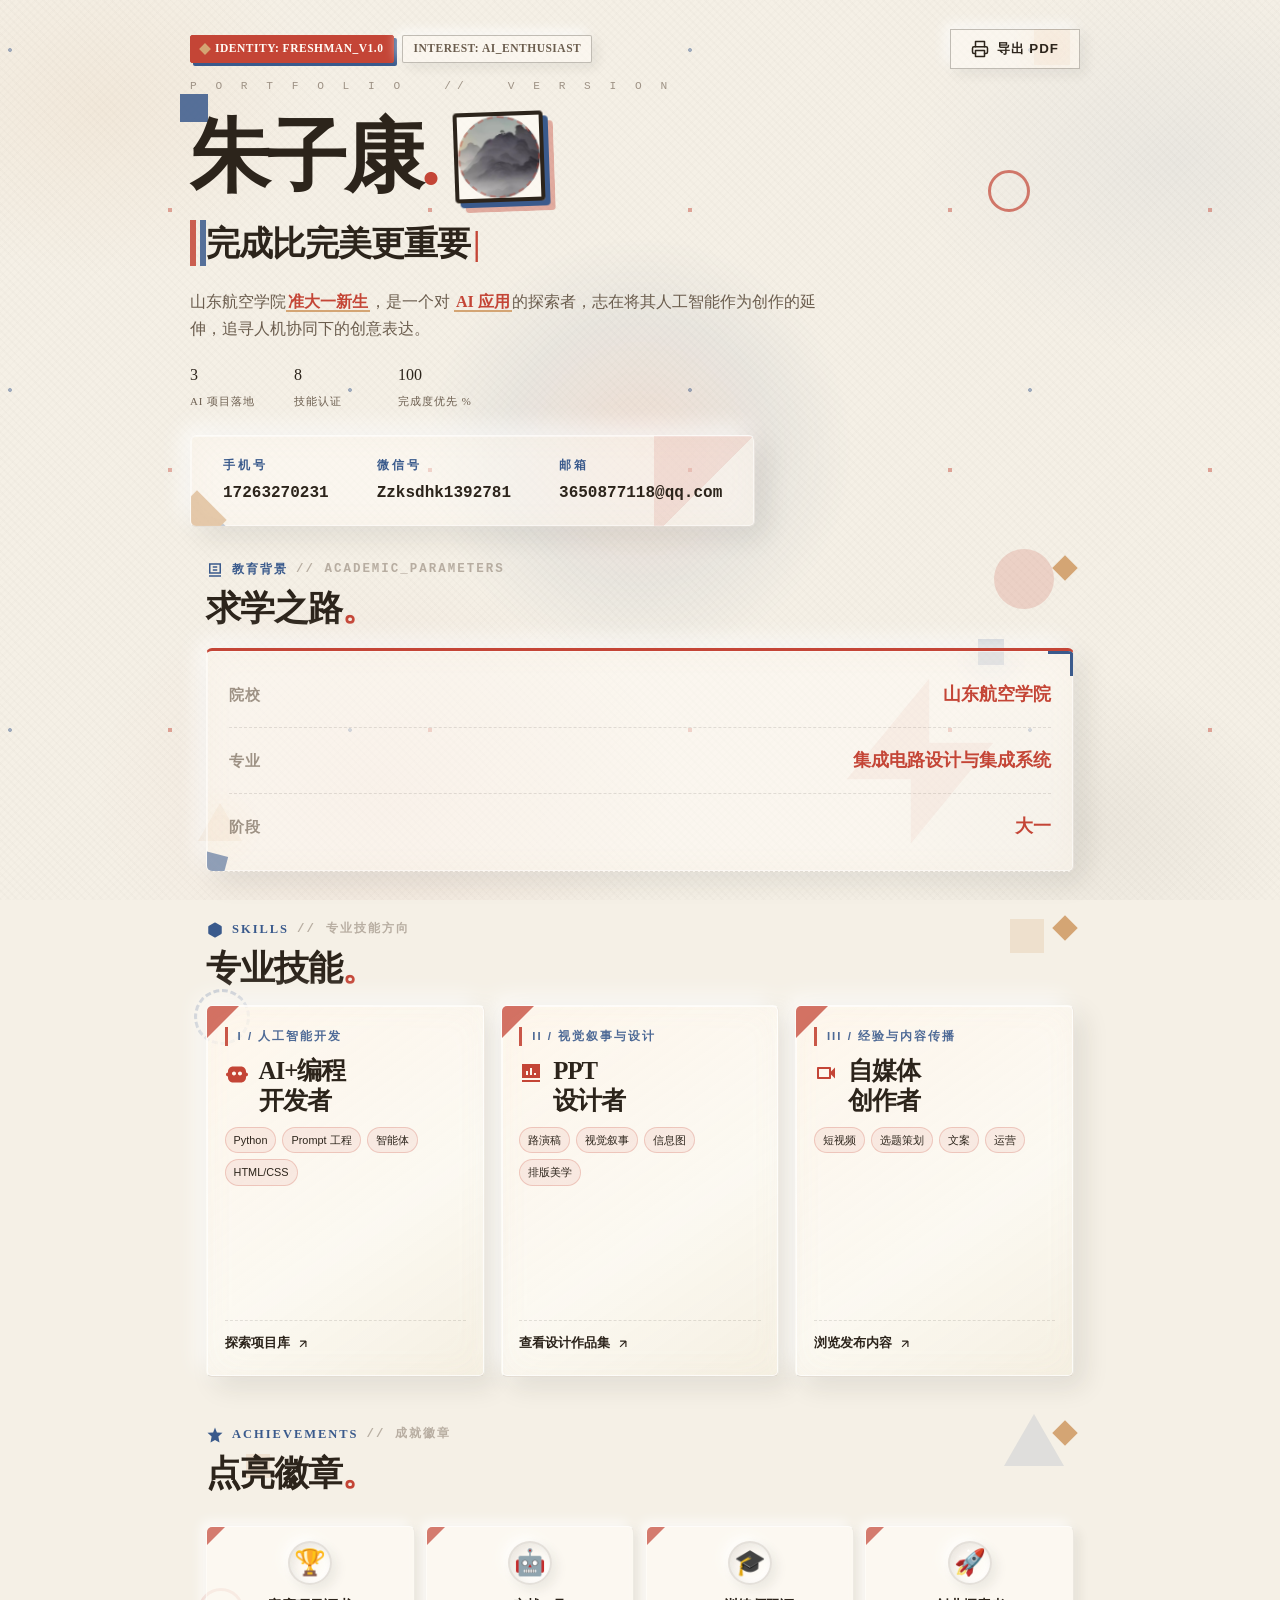
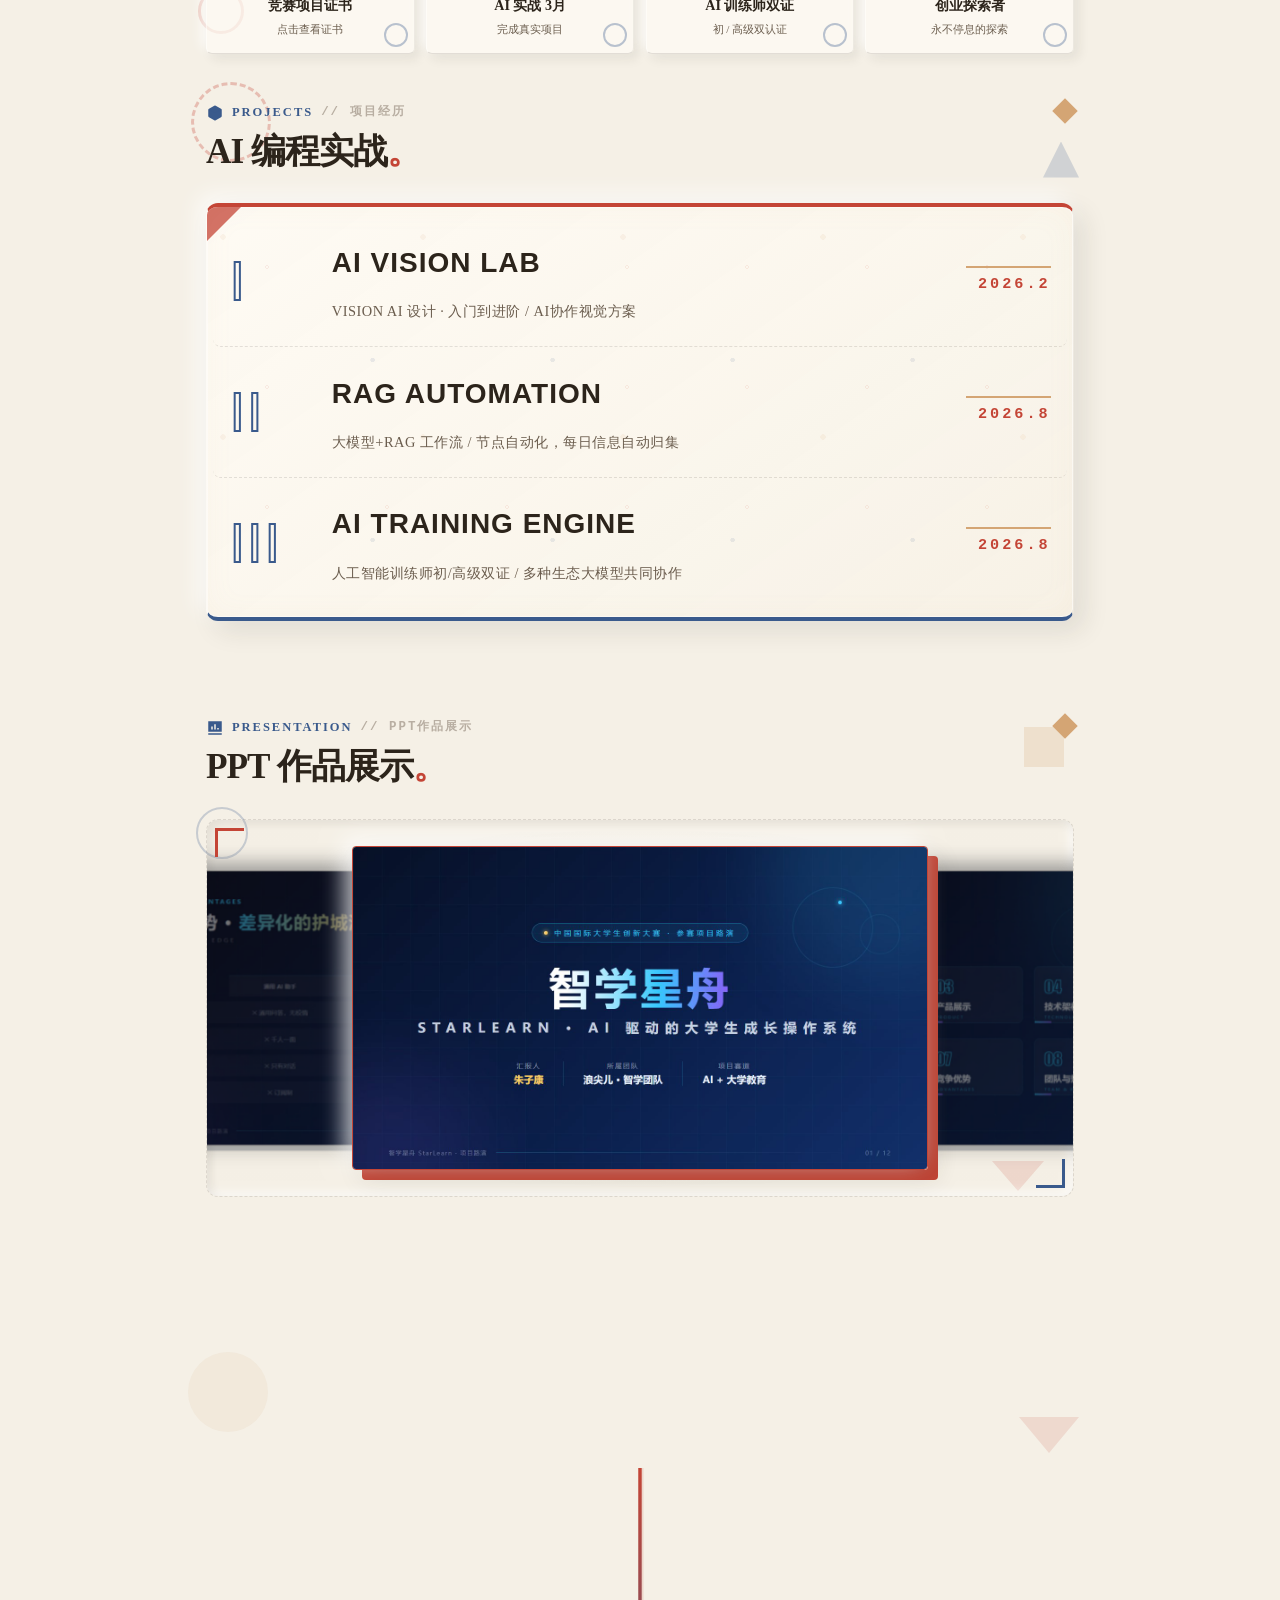
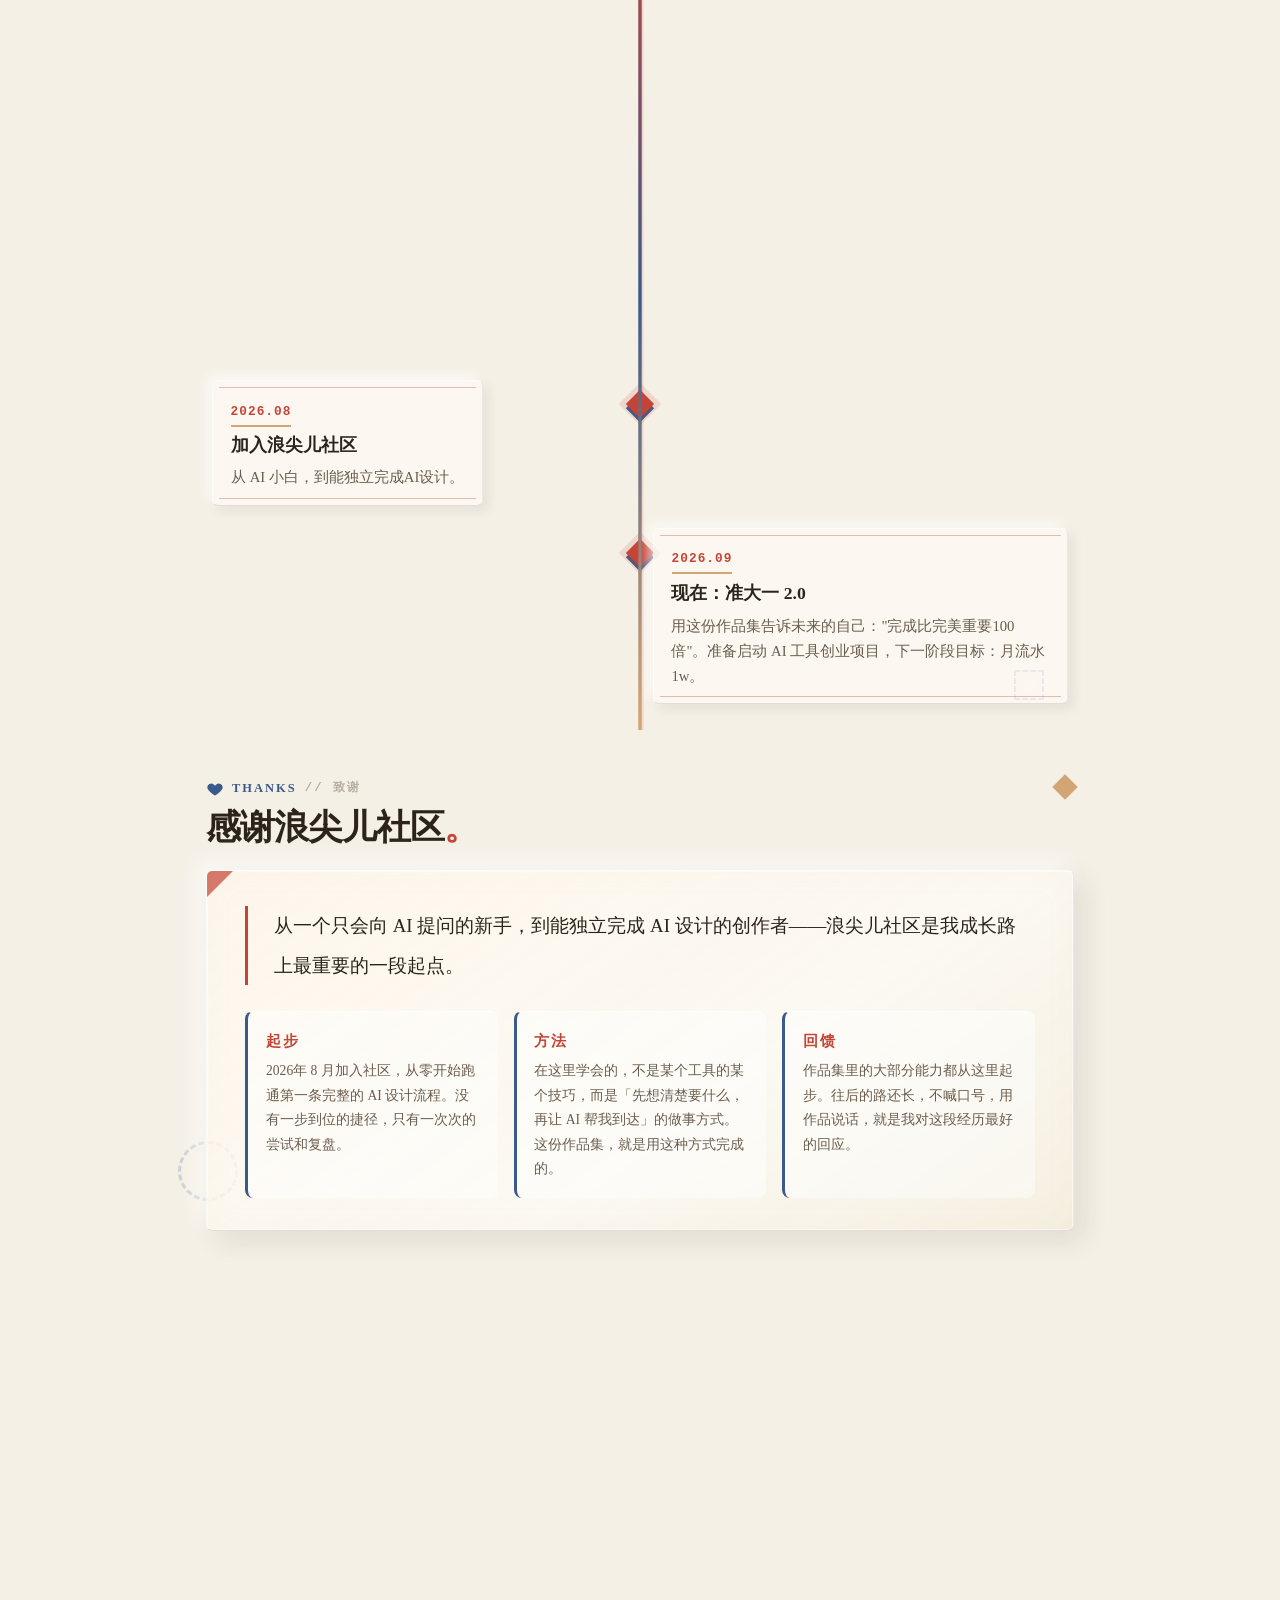
==== commit 0443ef29: "Add files via upload" ====
--- a/index.html
+++ b/index.html
@@ -4,6 +4,9 @@
     <meta charset="UTF-8">
     <meta name="viewport" content="width=device-width, initial-scale=1.0">
     <title>朱子康 · 个人简历</title>
+    <link rel="icon" href="favicon.ico" sizes="48x48">
+    <link rel="icon" type="image/png" sizes="256x256" href="images/favicon.png">
+    <meta name="description" content="朱子康的个人简历与作品集网站：教育背景、项目经历、技能专长、荣誉证书与PPT作品展示。">
     <style>
         /* ================= 设计令牌 (墨染国风 × 磨砂玻璃 × Bauhaus 几何) ================= */
         :root {
@@ -478,6 +481,23 @@
         }
         .ell-btn:hover { background: var(--accent-cinnabar); border-color: var(--accent-cinnabar); box-shadow: 4px 4px 0 var(--accent-ultramarine); transform: translate(-2px, -2px); color: #FFFCF6; }
         .ell-btn svg { width: 20px; height: 20px; stroke-width: 2.5; pointer-events: none; stroke: currentColor; }
+
+        /* ========== PPT 灯箱（Lightbox） ========== */
+        .ppt-lightbox { position: fixed; inset: 0; background: rgba(24, 18, 12, 0.88); backdrop-filter: blur(10px); -webkit-backdrop-filter: blur(10px); z-index: 10000; opacity: 0; visibility: hidden; transition: opacity 0.35s ease, visibility 0.35s ease; }
+        .ppt-lightbox.active { opacity: 1; visibility: visible; }
+        #ppt-lightbox-img { position: fixed; max-width: 95vw; max-height: 85vh; object-fit: contain; border-radius: 6px; box-shadow: 0 20px 80px rgba(0, 0, 0, 0.6), 0 0 0 1px rgba(255, 255, 255, 0.12); z-index: 10001; cursor: zoom-out; }
+        .lightbox-close { position: fixed; top: 18px; right: 22px; width: 44px; height: 44px; border-radius: 50%; background: var(--bg-glass); color: var(--text-primary); border: 1px solid var(--border-ink); display: flex; align-items: center; justify-content: center; font-size: 1.05rem; cursor: pointer; z-index: 10002; transition: all 0.3s ease; backdrop-filter: blur(8px); -webkit-backdrop-filter: blur(8px); }
+        .lightbox-close:hover { background: var(--accent-cinnabar); color: #FFFCF6; transform: rotate(90deg); }
+        .lightbox-nav { position: fixed; top: 50%; transform: translateY(-50%); width: 52px; height: 52px; border-radius: 50%; background: var(--bg-glass); color: var(--text-primary); border: 1px solid var(--border-ink); font-size: 2rem; line-height: 1; display: flex; align-items: center; justify-content: center; cursor: pointer; z-index: 10002; transition: all 0.3s ease; backdrop-filter: blur(8px); -webkit-backdrop-filter: blur(8px); box-shadow: var(--shadow-sm); padding-bottom: 6px; user-select: none; }
+        .lightbox-nav:hover { background: var(--accent-cinnabar); color: #FFFCF6; border-color: var(--accent-cinnabar); box-shadow: 4px 4px 0 var(--accent-ultramarine); }
+        .lightbox-prev { left: 26px; }
+        .lightbox-next { right: 26px; }
+        .lightbox-counter { position: fixed; bottom: 26px; left: 50%; transform: translateX(-50%); background: var(--bg-glass); color: var(--text-primary); border: 1px solid var(--border-ink); padding: 6px 18px; border-radius: 999px; font-family: "STSong", monospace; font-size: 0.9rem; letter-spacing: 2px; z-index: 10002; backdrop-filter: blur(8px); -webkit-backdrop-filter: blur(8px); }
+        @media (max-width: 768px) {
+            .lightbox-nav { width: 42px; height: 42px; font-size: 1.6rem; }
+            .lightbox-prev { left: 10px; }
+            .lightbox-next { right: 10px; }
+        }
 
         .fade-in-up { opacity: 0; transform: translateY(40px); transition: opacity 0.9s cubic-bezier(0.25, 0.9, 0.3, 1), transform 0.9s cubic-bezier(0.25, 0.9, 0.3, 1); will-change: opacity, transform; }
         .fade-in-up.visible { opacity: 1; transform: translateY(0); }
@@ -1483,15 +1503,15 @@
 
             <div class="elliptical-slider-wrapper fade-in-up delay-100" id="elliptical-slider">
                 <div class="elliptical-container" id="elliptical-container">
-                    <div class="elliptical-item active" data-img="images/PPT1.jpg" style="transform: translate(calc(-50% + 0vw), -50%) scale(1); z-index: 10; opacity: 1; filter: brightness(1); pointer-events: auto;"><img src="images/PPT1.jpg" loading="lazy" onerror="this.style.display='none'"></div>
-                    <div class="elliptical-item" data-img="images/PPT2.jpg" style="transform: translate(calc(-50% + 22vw), -50%) scale(0.85); z-index: 9; opacity: 1; filter: brightness(0.5); pointer-events: auto;"><img src="images/PPT2.jpg" loading="lazy" onerror="this.style.display='none'"></div>
-                    <div class="elliptical-item" data-img="images/PPT3.jpg" style="transform: translate(calc(-50% + 40vw), -50%) scale(0.7); z-index: 8; opacity: 1; filter: brightness(0.2); pointer-events: auto;"><img src="images/PPT3.jpg" loading="lazy" onerror="this.style.display='none'"></div>
-                    <div class="elliptical-item" data-img="images/PPT4.jpg" style="transform: translate(-50%, -50%) scale(0.5); z-index: 1; opacity: 0; pointer-events: none;"><img src="images/PPT4.jpg" loading="lazy" onerror="this.style.display='none'"></div>
-                    <div class="elliptical-item" data-img="images/PPT5.jpg" style="transform: translate(-50%, -50%) scale(0.5); z-index: 1; opacity: 0; pointer-events: none;"><img src="images/PPT5.jpg" loading="lazy" onerror="this.style.display='none'"></div>
-                    <div class="elliptical-item" data-img="images/PPT6.jpg" style="transform: translate(-50%, -50%) scale(0.5); z-index: 1; opacity: 0; pointer-events: none;"><img src="images/PPT6.jpg" loading="lazy" onerror="this.style.display='none'"></div>
-                    <div class="elliptical-item" data-img="images/PPT7.jpg" style="transform: translate(-50%, -50%) scale(0.5); z-index: 1; opacity: 0; pointer-events: none;"><img src="images/PPT7.jpg" loading="lazy" onerror="this.style.display='none'"></div>
-                    <div class="elliptical-item" data-img="images/PPT8.jpg" style="transform: translate(calc(-50% - 40vw), -50%) scale(0.7); z-index: 8; opacity: 1; filter: brightness(0.2); pointer-events: auto;"><img src="images/PPT8.jpg" loading="lazy" onerror="this.style.display='none'"></div>
-                    <div class="elliptical-item" data-img="images/PPT9.jpg" style="transform: translate(calc(-50% - 22vw), -50%) scale(0.85); z-index: 9; opacity: 1; filter: brightness(0.5); pointer-events: auto;"><img src="images/PPT9.jpg" loading="lazy" onerror="this.style.display='none'"></div>
+                    <div class="elliptical-item active" data-img="images/PPT1.jpg" style="transform: translate(calc(-50% + 0vw), -50%) scale(1); z-index: 10; opacity: 1; filter: brightness(1); pointer-events: auto;"><img src="images/PPT1.jpg" alt="PPT 作品集第 1 页：封面页（共 12 页）" loading="lazy" onerror="this.style.display='none'"></div>
+                    <div class="elliptical-item" data-img="images/PPT2.jpg" style="transform: translate(calc(-50% + 22vw), -50%) scale(0.85); z-index: 9; opacity: 1; filter: brightness(0.5); pointer-events: auto;"><img src="images/PPT2.jpg" alt="PPT 作品集第 2 页：目录页（共 12 页）" loading="lazy" onerror="this.style.display='none'"></div>
+                    <div class="elliptical-item" data-img="images/PPT3.jpg" style="transform: translate(calc(-50% + 40vw), -50%) scale(0.7); z-index: 8; opacity: 1; filter: brightness(0.2); pointer-events: auto;"><img src="images/PPT3.jpg" alt="PPT 作品集第 3 页（共 12 页）" loading="lazy" onerror="this.style.display='none'"></div>
+                    <div class="elliptical-item" data-img="images/PPT4.jpg" style="transform: translate(-50%, -50%) scale(0.5); z-index: 1; opacity: 0; pointer-events: none;"><img src="images/PPT4.jpg" alt="PPT 作品集第 4 页（共 12 页）" loading="lazy" onerror="this.style.display='none'"></div>
+                    <div class="elliptical-item" data-img="images/PPT5.jpg" style="transform: translate(-50%, -50%) scale(0.5); z-index: 1; opacity: 0; pointer-events: none;"><img src="images/PPT5.jpg" alt="PPT 作品集第 5 页（共 12 页）" loading="lazy" onerror="this.style.display='none'"></div>
+                    <div class="elliptical-item" data-img="images/PPT6.jpg" style="transform: translate(-50%, -50%) scale(0.5); z-index: 1; opacity: 0; pointer-events: none;"><img src="images/PPT6.jpg" alt="PPT 作品集第 6 页（共 12 页）" loading="lazy" onerror="this.style.display='none'"></div>
+                    <div class="elliptical-item" data-img="images/PPT7.jpg" style="transform: translate(-50%, -50%) scale(0.5); z-index: 1; opacity: 0; pointer-events: none;"><img src="images/PPT7.jpg" alt="PPT 作品集第 7 页（共 12 页）" loading="lazy" onerror="this.style.display='none'"></div>
+                    <div class="elliptical-item" data-img="images/PPT8.jpg" style="transform: translate(calc(-50% - 40vw), -50%) scale(0.7); z-index: 8; opacity: 1; filter: brightness(0.2); pointer-events: auto;"><img src="images/PPT8.jpg" alt="PPT 作品集第 8 页（共 12 页）" loading="lazy" onerror="this.style.display='none'"></div>
+                    <div class="elliptical-item" data-img="images/PPT9.jpg" style="transform: translate(calc(-50% - 22vw), -50%) scale(0.85); z-index: 9; opacity: 1; filter: brightness(0.5); pointer-events: auto;"><img src="images/PPT9.jpg" alt="PPT 作品集第 9 页（共 12 页）" loading="lazy" onerror="this.style.display='none'"></div>
                 </div>
             </div>
 
@@ -1816,25 +1836,28 @@
             </div>
 
             <div class="infinite-canvas-container">
-                <div class="infinite-item" data-img="images/PPT1.jpg" style="transform: translate3d(0.000px, 0.000px, 0px); width: 566.519px; height: 318.667px;"><img src="images/PPT1.jpg" loading="lazy" onerror="this.style.display='none'"></div>
-                <div class="infinite-item" data-img="images/PPT2.jpg" style="transform: translate3d(626.519px, 199.333px, 0px); width: 566.519px; height: 318.667px;"><img src="images/PPT2.jpg" loading="lazy" onerror="this.style.display='none'"></div>
-                <div class="infinite-item" data-img="images/PPT3.jpg" style="transform: translate3d(1253.038px, 0.000px, 0px); width: 566.519px; height: 318.667px;"><img src="images/PPT3.jpg" loading="lazy" onerror="this.style.display='none'"></div>
-                <div class="infinite-item" data-img="images/PPT4.jpg" style="transform: translate3d(1879.557px, 199.333px, 0px); width: 566.519px; height: 318.667px;"><img src="images/PPT4.jpg" loading="lazy" onerror="this.style.display='none'"></div>
-                <div class="infinite-item" data-img="images/PPT5.jpg" style="transform: translate3d(0.000px, 398.667px, 0px); width: 566.519px; height: 318.667px;"><img src="images/PPT5.jpg" loading="lazy" onerror="this.style.display='none'"></div>
-                <div class="infinite-item" data-img="images/PPT6.jpg" style="transform: translate3d(626.519px, 598.000px, 0px); width: 566.519px; height: 318.667px;"><img src="images/PPT6.jpg" loading="lazy" onerror="this.style.display='none'"></div>
-                <div class="infinite-item" data-img="images/PPT7.jpg" style="transform: translate3d(1253.038px, 398.667px, 0px); width: 566.519px; height: 318.667px;"><img src="images/PPT7.jpg" loading="lazy" onerror="this.style.display='none'"></div>
-                <div class="infinite-item" data-img="images/PPT8.jpg" style="transform: translate3d(1879.557px, 598.000px, 0px); width: 566.519px; height: 318.667px;"><img src="images/PPT8.jpg" loading="lazy" onerror="this.style.display='none'"></div>
-                <div class="infinite-item" data-img="images/PPT9.jpg" style="transform: translate3d(0.000px, 797.334px, 0px); width: 566.519px; height: 318.667px;"><img src="images/PPT9.jpg" loading="lazy" onerror="this.style.display='none'"></div>
-                <div class="infinite-item" data-img="images/PPT10.jpg" style="transform: translate3d(626.519px, 996.667px, 0px); width: 566.519px; height: 318.667px;"><img src="images/PPT10.jpg" loading="lazy" onerror="this.style.display='none'"></div>
-                <div class="infinite-item" data-img="images/PPT11.jpg" style="transform: translate3d(1253.038px, 797.334px, 0px); width: 566.519px; height: 318.667px;"><img src="images/PPT11.jpg" loading="lazy" onerror="this.style.display='none'"></div>
-                <div class="infinite-item" data-img="images/PPT12.jpg" style="transform: translate3d(1879.557px, 996.667px, 0px); width: 566.519px; height: 318.667px;"><img src="images/PPT12.jpg" loading="lazy" onerror="this.style.display='none'"></div>
+                <div class="infinite-item" data-img="images/PPT1.jpg" style="transform: translate3d(0.000px, 0.000px, 0px); width: 566.519px; height: 318.667px;"><img src="images/PPT1.jpg" alt="PPT 作品集第 1 页：封面页（共 12 页）" loading="lazy" onerror="this.style.display='none'"></div>
+                <div class="infinite-item" data-img="images/PPT2.jpg" style="transform: translate3d(626.519px, 199.333px, 0px); width: 566.519px; height: 318.667px;"><img src="images/PPT2.jpg" alt="PPT 作品集第 2 页：目录页（共 12 页）" loading="lazy" onerror="this.style.display='none'"></div>
+                <div class="infinite-item" data-img="images/PPT3.jpg" style="transform: translate3d(1253.038px, 0.000px, 0px); width: 566.519px; height: 318.667px;"><img src="images/PPT3.jpg" alt="PPT 作品集第 3 页（共 12 页）" loading="lazy" onerror="this.style.display='none'"></div>
+                <div class="infinite-item" data-img="images/PPT4.jpg" style="transform: translate3d(1879.557px, 199.333px, 0px); width: 566.519px; height: 318.667px;"><img src="images/PPT4.jpg" alt="PPT 作品集第 4 页（共 12 页）" loading="lazy" onerror="this.style.display='none'"></div>
+                <div class="infinite-item" data-img="images/PPT5.jpg" style="transform: translate3d(0.000px, 398.667px, 0px); width: 566.519px; height: 318.667px;"><img src="images/PPT5.jpg" alt="PPT 作品集第 5 页（共 12 页）" loading="lazy" onerror="this.style.display='none'"></div>
+                <div class="infinite-item" data-img="images/PPT6.jpg" style="transform: translate3d(626.519px, 598.000px, 0px); width: 566.519px; height: 318.667px;"><img src="images/PPT6.jpg" alt="PPT 作品集第 6 页（共 12 页）" loading="lazy" onerror="this.style.display='none'"></div>
+                <div class="infinite-item" data-img="images/PPT7.jpg" style="transform: translate3d(1253.038px, 398.667px, 0px); width: 566.519px; height: 318.667px;"><img src="images/PPT7.jpg" alt="PPT 作品集第 7 页（共 12 页）" loading="lazy" onerror="this.style.display='none'"></div>
+                <div class="infinite-item" data-img="images/PPT8.jpg" style="transform: translate3d(1879.557px, 598.000px, 0px); width: 566.519px; height: 318.667px;"><img src="images/PPT8.jpg" alt="PPT 作品集第 8 页（共 12 页）" loading="lazy" onerror="this.style.display='none'"></div>
+                <div class="infinite-item" data-img="images/PPT9.jpg" style="transform: translate3d(0.000px, 797.334px, 0px); width: 566.519px; height: 318.667px;"><img src="images/PPT9.jpg" alt="PPT 作品集第 9 页（共 12 页）" loading="lazy" onerror="this.style.display='none'"></div>
+                <div class="infinite-item" data-img="images/PPT10.jpg" style="transform: translate3d(626.519px, 996.667px, 0px); width: 566.519px; height: 318.667px;"><img src="images/PPT10.jpg" alt="PPT 作品集第 10 页（共 12 页）" loading="lazy" onerror="this.style.display='none'"></div>
+                <div class="infinite-item" data-img="images/PPT11.jpg" style="transform: translate3d(1253.038px, 797.334px, 0px); width: 566.519px; height: 318.667px;"><img src="images/PPT11.jpg" alt="PPT 作品集第 11 页（共 12 页）" loading="lazy" onerror="this.style.display='none'"></div>
+                <div class="infinite-item" data-img="images/PPT12.jpg" style="transform: translate3d(1879.557px, 996.667px, 0px); width: 566.519px; height: 318.667px;"><img src="images/PPT12.jpg" alt="PPT 作品集第 12 页：结尾页（共 12 页）" loading="lazy" onerror="this.style.display='none'"></div>
             </div>
 </div>
 </div>
 
-<div class="ppt-lightbox" id="ppt-lightbox">
-    <div class="lightbox-close" id="lightbox-close" data-bound="true">✖</div>
-    <img id="ppt-lightbox-img" src="">
+<div class="ppt-lightbox" id="ppt-lightbox" role="dialog" aria-label="PPT 作品大图查看" aria-modal="true">
+    <div class="lightbox-close" id="lightbox-close" title="关闭 (Esc)" aria-label="关闭灯箱">✖</div>
+    <button class="lightbox-nav lightbox-prev" id="lightbox-prev" type="button" title="上一张 (←)" aria-label="上一张">‹</button>
+    <img id="ppt-lightbox-img" src="" alt="PPT 作品大图">
+    <button class="lightbox-nav lightbox-next" id="lightbox-next" type="button" title="下一张 (→)" aria-label="下一张">›</button>
+    <div class="lightbox-counter" id="lightbox-counter"></div>
 </div>
 
 
@@ -2077,7 +2100,7 @@
         const cursorFollower = document.createElement('div');
         cursorFollower.className = 'cursor-follower';
         cursorFollower.innerHTML = `
-            <img src="" onerror="this.style.display='none'">
+            <img src="" alt="" onerror="this.style.display='none'">
             <span class="follower-placeholder"></span>
         `;
         document.body.appendChild(cursorFollower);
@@ -2128,6 +2151,119 @@
                 }, 50); 
             });
         });
+
+        // ================= PPT 灯箱（Lightbox）全局控制器 =================
+        // 支持打开/关闭、上一张/下一张按钮、键盘 ← → Esc、页码显示
+        const pptLightbox = document.getElementById('ppt-lightbox');
+        const pptLightboxImg = document.getElementById('ppt-lightbox-img');
+        const pptLightboxClose = document.getElementById('lightbox-close');
+        const pptLightboxPrev = document.getElementById('lightbox-prev');
+        const pptLightboxNext = document.getElementById('lightbox-next');
+        const pptLightboxCounter = document.getElementById('lightbox-counter');
+        let pptLightboxIndex = -1;
+
+        // 收集全部 PPT 页面（按编号排序、按 src 去重）
+        const pptLightboxSlides = [];
+        (function collectSlides() {
+            const seen = new Set();
+            document.querySelectorAll('[data-img]').forEach(el => {
+                const src = el.getAttribute('data-img');
+                if (!src || !/PPT\d+\.(jpe?g|png)/i.test(src) || seen.has(src)) return;
+                seen.add(src);
+                const img = el.querySelector('img');
+                pptLightboxSlides.push({
+                    src: src,
+                    alt: img ? (img.getAttribute('alt') || '') : ''
+                });
+            });
+            pptLightboxSlides.sort((a, b) => {
+                const na = parseInt((a.src.match(/(\d+)/) || [0])[1], 10);
+                const nb = parseInt((b.src.match(/(\d+)/) || [0])[1], 10);
+                return na - nb;
+            });
+        })();
+
+        function pptLightboxFit() {
+            pptLightboxImg.style.width = window.innerWidth < 768 ? '95vw' : '75vw';
+            pptLightboxImg.style.height = 'auto';
+            pptLightboxImg.style.left = '50%';
+            pptLightboxImg.style.top = '50%';
+            pptLightboxImg.style.transform = 'translate(-50%, -50%)';
+        }
+
+        function pptLightboxShow(index, fromRect) {
+            if (!pptLightboxSlides.length) return;
+            pptLightboxIndex = ((index % pptLightboxSlides.length) + pptLightboxSlides.length) % pptLightboxSlides.length;
+            const slide = pptLightboxSlides[pptLightboxIndex];
+            pptLightboxImg.alt = slide.alt || ('PPT 作品第 ' + (pptLightboxIndex + 1) + ' 页');
+            if (pptLightboxCounter) pptLightboxCounter.textContent = (pptLightboxIndex + 1) + ' / ' + pptLightboxSlides.length;
+
+            if (fromRect) {
+                // 从被点击的缩略图位置放大（飞入动画）
+                pptLightboxImg.style.transition = 'none';
+                pptLightboxImg.style.width = fromRect.width + 'px';
+                pptLightboxImg.style.height = fromRect.height + 'px';
+                pptLightboxImg.style.left = fromRect.left + 'px';
+                pptLightboxImg.style.top = fromRect.top + 'px';
+                pptLightboxImg.style.transform = 'translate(0, 0)';
+                pptLightboxImg.style.opacity = '1';
+                pptLightboxImg.src = slide.src;
+                pptLightbox.classList.add('active');
+                requestAnimationFrame(() => {
+                    requestAnimationFrame(() => {
+                        pptLightboxImg.style.transition = 'all 0.5s cubic-bezier(0.2, 0.8, 0.2, 1)';
+                        pptLightboxFit();
+                    });
+                });
+            } else {
+                // 切换上一张/下一张：轻微淡出淡入
+                pptLightboxImg.style.transition = 'opacity 0.18s ease';
+                pptLightboxImg.style.opacity = '0';
+                setTimeout(() => {
+                    pptLightboxImg.src = slide.src;
+                    pptLightboxFit();
+                    pptLightboxImg.style.transition = 'opacity 0.25s ease';
+                    pptLightboxImg.style.opacity = '1';
+                }, 160);
+            }
+        }
+
+        function pptLightboxCloseFn() {
+            if (pptLightbox) pptLightbox.classList.remove('active');
+            document.querySelectorAll('.infinite-canvas-container').forEach(c => {
+                c.style.opacity = '1';
+                c.style.pointerEvents = 'auto';
+            });
+        }
+
+        window.openPPTLightbox = function(src, fromImg) {
+            if (!pptLightbox || !pptLightboxSlides.length) return;
+            let idx = pptLightboxSlides.findIndex(s => s.src === src || s.src.endsWith(src) || src.endsWith(s.src));
+            if (idx < 0) return;
+            // 压暗背后的无限画布
+            const container = fromImg ? fromImg.closest('.infinite-canvas-container') : null;
+            if (container) {
+                container.style.opacity = '0.1';
+                container.style.pointerEvents = 'none';
+            }
+            pptLightboxShow(idx, fromImg ? fromImg.getBoundingClientRect() : null);
+        };
+
+        if (pptLightbox) {
+            if (pptLightboxClose) pptLightboxClose.onclick = pptLightboxCloseFn;
+            pptLightbox.addEventListener('click', (e) => {
+                if (e.target === pptLightbox) pptLightboxCloseFn();
+            });
+            if (pptLightboxImg) pptLightboxImg.addEventListener('click', pptLightboxCloseFn);
+            if (pptLightboxPrev) pptLightboxPrev.addEventListener('click', (e) => { e.stopPropagation(); pptLightboxShow(pptLightboxIndex - 1); });
+            if (pptLightboxNext) pptLightboxNext.addEventListener('click', (e) => { e.stopPropagation(); pptLightboxShow(pptLightboxIndex + 1); });
+            document.addEventListener('keydown', (e) => {
+                if (!pptLightbox.classList.contains('active')) return;
+                if (e.key === 'Escape') pptLightboxCloseFn();
+                else if (e.key === 'ArrowLeft') pptLightboxShow(pptLightboxIndex - 1);
+                else if (e.key === 'ArrowRight') pptLightboxShow(pptLightboxIndex + 1);
+            });
+        }
 
         // ================= 椭圆轮播系统 =================
         const ellItems = Array.from(document.querySelectorAll('.elliptical-item'));
@@ -2203,6 +2339,14 @@
 
             ellItems.forEach((item, index) => {
                 item.addEventListener('click', () => {
+                    if (item.classList.contains('active')) {
+                        // 点击当前页：直接打开放大灯箱查看
+                        const img = item.querySelector('img');
+                        if (img && img.style.display !== 'none' && typeof openPPTLightbox === 'function') {
+                            openPPTLightbox(item.getAttribute('data-img'), img);
+                            return;
+                        }
+                    }
                     openPPTPage();
                 });
             });
@@ -2342,57 +2486,14 @@
             }
 
             bindLightbox() {
-                const lightbox = document.getElementById('ppt-lightbox');
-                const lightboxImg = document.getElementById('ppt-lightbox-img');
-                const lightboxClose = document.getElementById('lightbox-close');
-
                 this.items.forEach(item => {
                     item.addEventListener('click', (e) => {
                         if (Math.abs(this.targetX - this.dragStartX) > 5 || Math.abs(this.targetY - this.dragStartY) > 5) return;
-
                         const img = item.querySelector('img');
-                        if(!img || img.style.display === 'none') return; 
-
-                        const rect = img.getBoundingClientRect();
-                        lightboxImg.src = img.src;
-                        lightbox.classList.add('active');
-
-                        lightboxImg.style.transition = 'none';
-                        lightboxImg.style.width = `${rect.width}px`;
-                        lightboxImg.style.height = `${rect.height}px`;
-                        lightboxImg.style.left = `${rect.left}px`;
-                        lightboxImg.style.top = `${rect.top}px`;
-                        lightboxImg.style.transform = `translate(0, 0)`;
-
-                        requestAnimationFrame(() => {
-                            requestAnimationFrame(() => {
-                                lightboxImg.style.transition = 'all 0.5s cubic-bezier(0.2, 0.8, 0.2, 1)';
-                                lightboxImg.style.width = window.innerWidth < 768 ? '95vw' : '75vw';
-                                lightboxImg.style.height = 'auto';
-                                lightboxImg.style.left = '50%';
-                                lightboxImg.style.top = '50%';
-                                lightboxImg.style.transform = `translate(-50%, -50%)`;
-                                
-                                this.container.style.opacity = '0.1';
-                                this.container.style.pointerEvents = 'none';
-                            });
-                        });
+                        if(!img || img.style.display === 'none') return;
+                        if (typeof openPPTLightbox === 'function') openPPTLightbox(img.getAttribute('src'), img);
                     });
                 });
-
-                if (lightboxClose && !lightboxClose.hasAttribute('data-bound')) {
-                    lightboxClose.setAttribute('data-bound', 'true');
-                    lightboxClose.onclick = () => {
-                        lightbox.classList.remove('active');
-                        document.querySelectorAll('.infinite-canvas-container').forEach(c => {
-                            c.style.opacity = '1';
-                            c.style.pointerEvents = 'auto';
-                        });
-                    };
-                    lightbox.onclick = (e) => {
-                        if(e.target === lightbox) lightboxClose.onclick();
-                    };
-                }
             }
         }
 
@@ -2533,12 +2634,12 @@
         <div class="media-account-grid">
             <div class="media-account-card media-fade-in">
                 <div class="media-account-img-wrapper" data-img="images/photo20.jpg">
-                    <img src="images/photo20.jpg" onerror="this.style.display='none'">
+                    <img src="images/photo20.jpg" alt="自媒体账号截图一（AI + 大学赛道）" onerror="this.style.display='none'">
                 </div>
             </div>
             <div class="media-account-card media-fade-in delay-100">
                 <div class="media-account-img-wrapper" data-img="images/photo21.jpg">
-                    <img src="images/photo21.jpg" loading="lazy" onerror="this.style.display='none'">
+                    <img src="images/photo21.jpg" alt="自媒体账号截图二（AI + 大学赛道）" loading="lazy" onerror="this.style.display='none'">
                 </div>
             </div>
         </div>
@@ -2550,7 +2651,7 @@
 </div>
 
 <div class="cursor-follower">
-    <img src="" onerror="this.style.display='none'" style="display: none;">
+    <img src="" alt="" onerror="this.style.display='none'" style="display: none;">
     <span class="follower-placeholder"></span>
 </div>
 
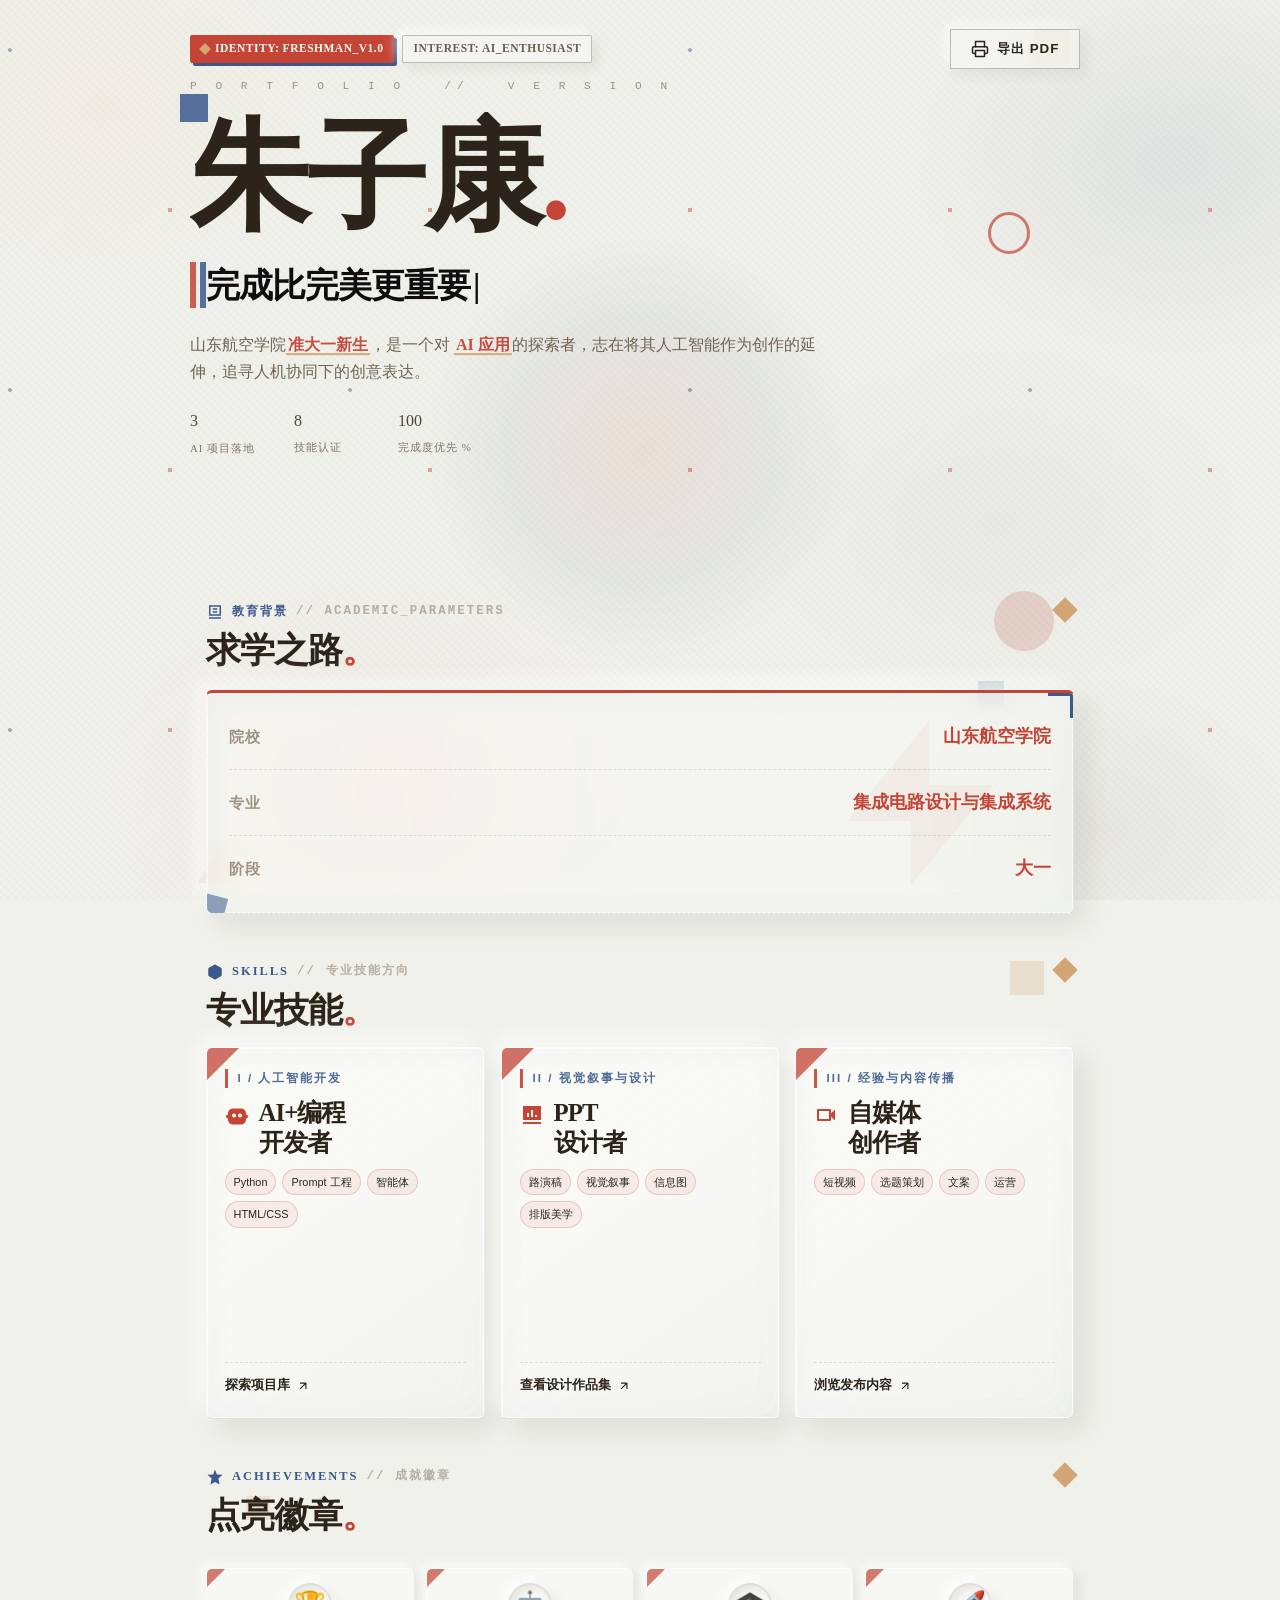
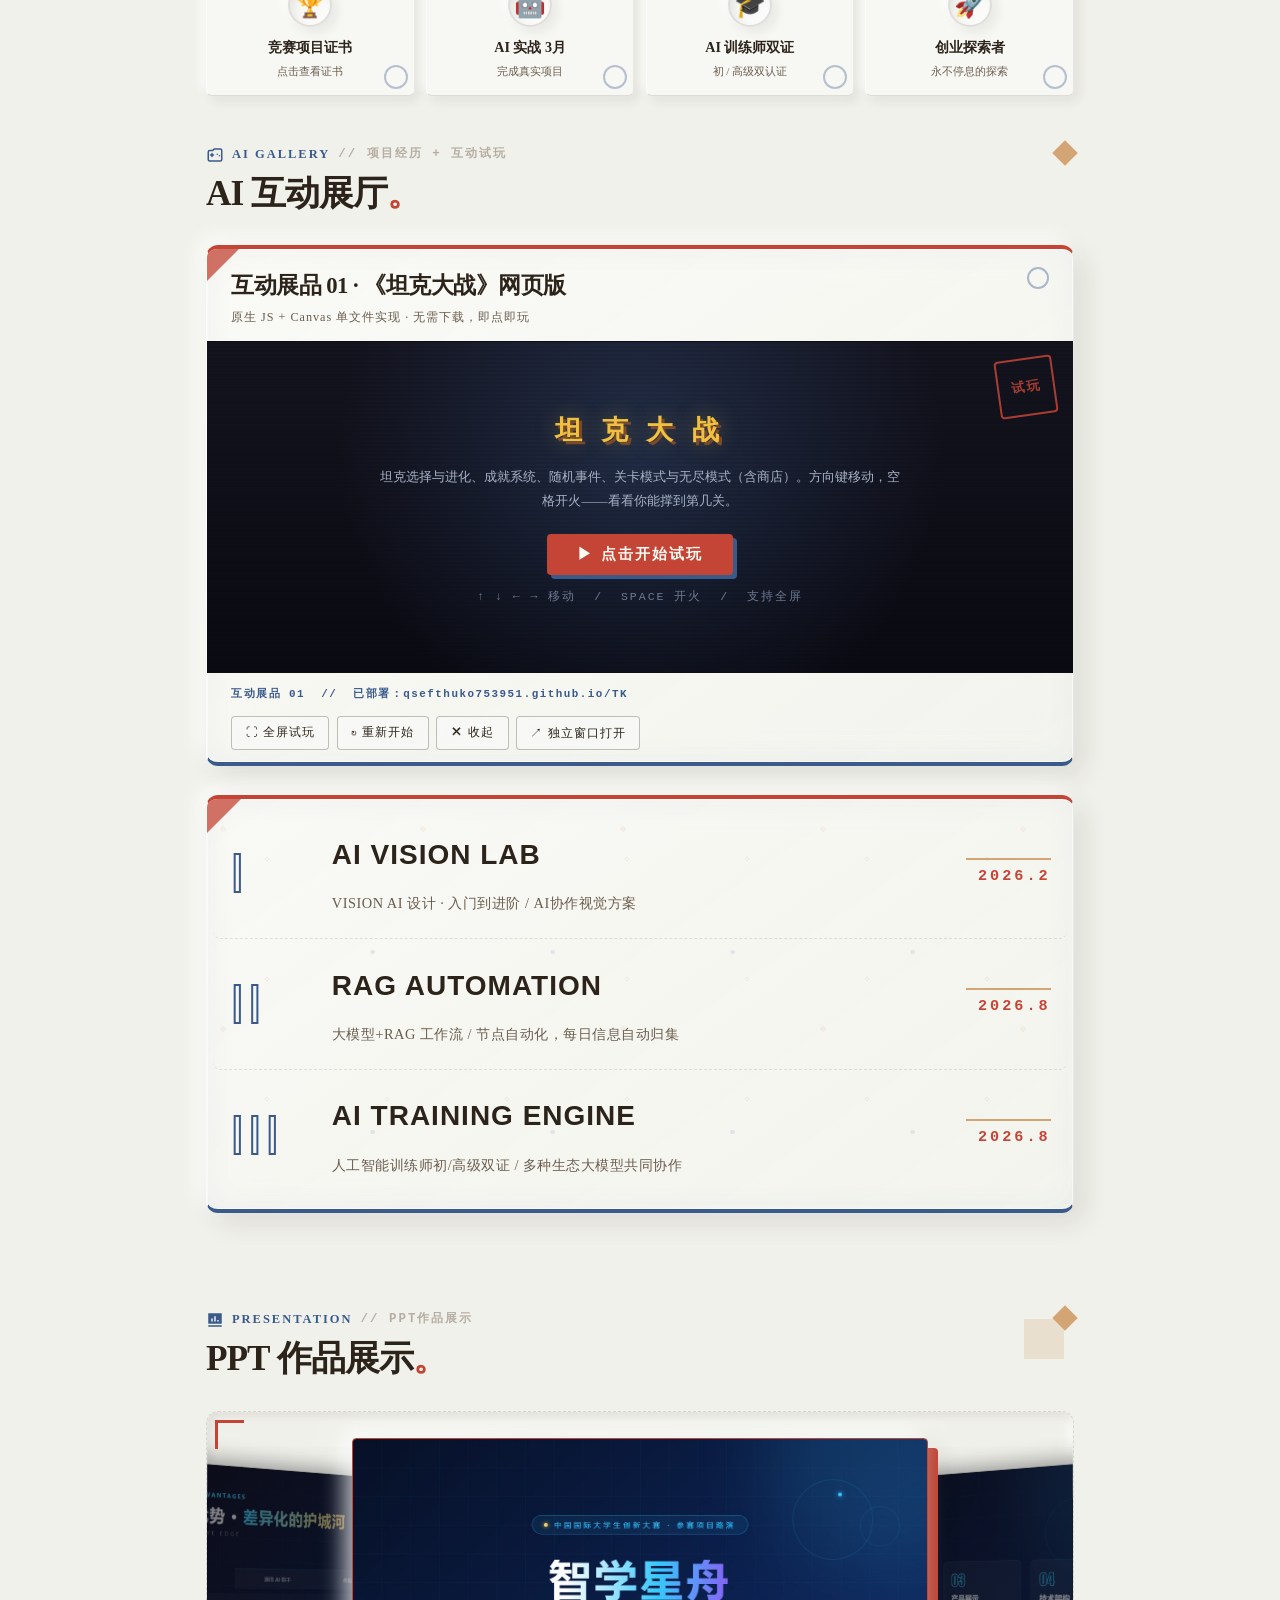
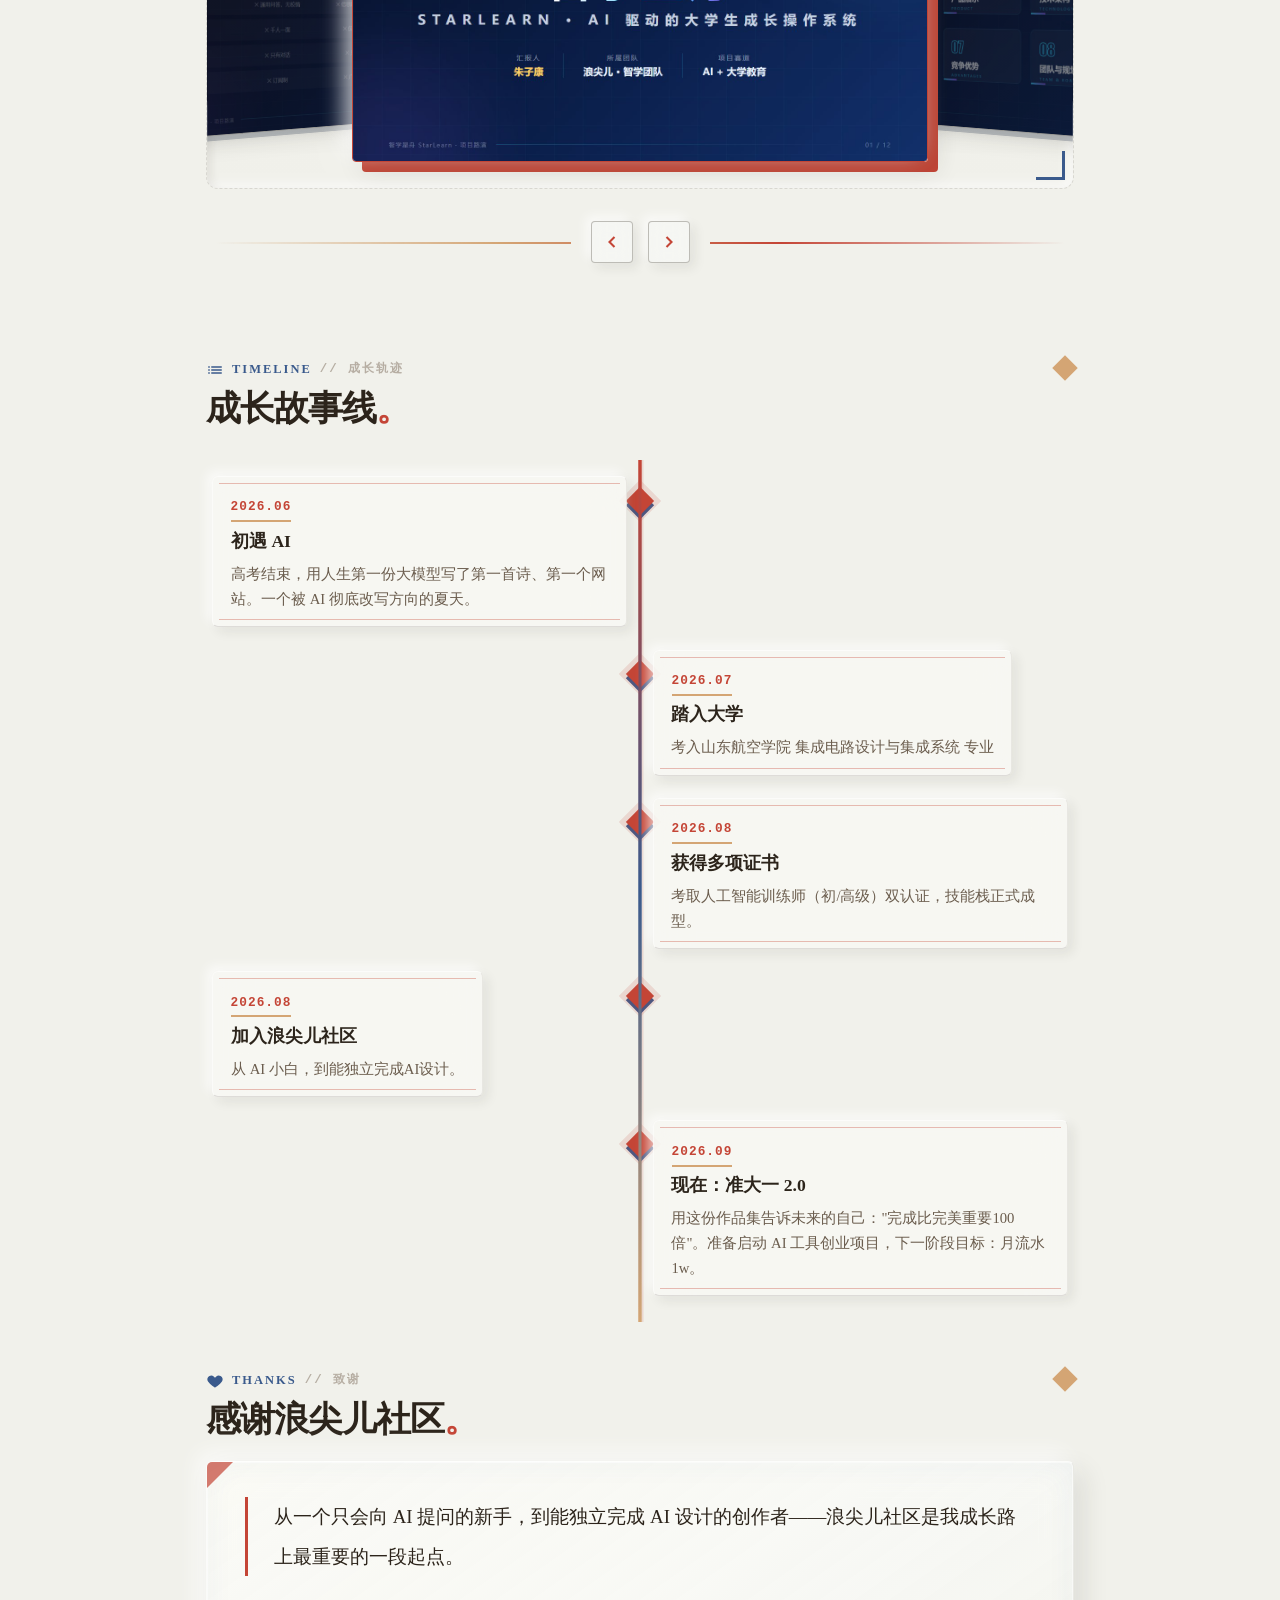
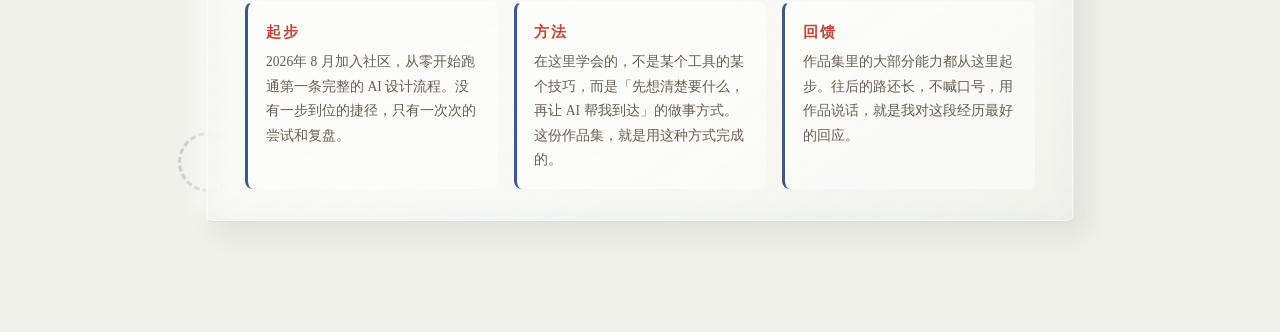
==== commit fc8eb7e8: "Add files via upload" ====
--- a/index.html
+++ b/index.html
@@ -10,10 +10,10 @@
     <style>
         /* ================= 设计令牌 (墨染国风 × 磨砂玻璃 × Bauhaus 几何) ================= */
         :root {
-            /* 宣纸与墨色 */
-            --bg-page: #F5F0E6;
-            --bg-card: rgba(255, 252, 246, 0.68);
-            --bg-glass: rgba(255, 252, 246, 0.55);
+            /* 宣纸与墨色（2026-08-31 去暖处理：纸面/玻璃由米黄转为偏冷的青灰米白，国风三色令牌不变） */
+            --bg-page: #F1F1EB;
+            --bg-card: rgba(250, 250, 247, 0.70);
+            --bg-glass: rgba(249, 250, 248, 0.58);
             --bg-muted: rgba(44, 36, 27, 0.05);
             --text-primary: #2C241B;
             --text-secondary: #6B5D4E;
@@ -33,7 +33,7 @@
             --transition: all 0.4s cubic-bezier(0.25, 0.9, 0.3, 1);
             /* 磨砂玻璃阴影：内凹+外凸（新拟态）+ 几何立体 */
             --shadow-sm: 5px 5px 12px rgba(44, 36, 27, 0.08), -5px -5px 12px rgba(255, 255, 255, 0.7);
-            --shadow-md: 10px 10px 26px rgba(44, 36, 27, 0.10), -8px -8px 22px rgba(255, 255, 255, 0.75), inset 0 0 0 1px rgba(255,255,255,0.5), inset 0 0 30px rgba(212, 165, 116, 0.06);
+            --shadow-md: 10px 10px 26px rgba(44, 36, 27, 0.10), -8px -8px 22px rgba(255, 255, 255, 0.75), inset 0 0 0 1px rgba(255,255,255,0.5), inset 0 0 30px rgba(58, 90, 140, 0.05);
             --shadow-inset: inset 4px 4px 10px rgba(44, 36, 27, 0.09), inset -4px -4px 10px rgba(255, 255, 255, 0.65);
             --shadow-geo: 5px 5px 0 var(--accent-ultramarine), 10px 10px 0 rgba(196, 69, 54, 0.4);
             /* 磨砂玻璃专用：多层模糊叠加 */
@@ -47,10 +47,11 @@
             font-family: "PingFang SC", "Hiragino Sans GB", "Microsoft YaHei", "STSong", "Noto Serif SC", -apple-system, serif;
             background-color: var(--bg-page);
             background-image:
-                /* 水墨晕染大斑块 */
-                radial-gradient(ellipse 320px 240px at 8% 12%, rgba(212, 165, 116, 0.10) 0%, transparent 70%),
-                radial-gradient(ellipse 380px 280px at 92% 18%, rgba(58, 90, 140, 0.06) 0%, transparent 70%),
-                radial-gradient(ellipse 420px 320px at 30% 88%, rgba(196, 69, 54, 0.06) 0%, transparent 70%),
+                /* 水墨晕染大斑块（去暖：赭石/朱砂减量，群青加重，整体偏冷） */
+                radial-gradient(ellipse 320px 240px at 8% 12%, rgba(212, 165, 116, 0.05) 0%, transparent 70%),
+                radial-gradient(ellipse 380px 280px at 92% 18%, rgba(58, 90, 140, 0.09) 0%, transparent 70%),
+                radial-gradient(ellipse 420px 320px at 30% 88%, rgba(196, 69, 54, 0.045) 0%, transparent 70%),
+                radial-gradient(ellipse 360px 260px at 78% 58%, rgba(58, 90, 140, 0.045) 0%, transparent 70%),
                 radial-gradient(ellipse 300px 220px at 85% 92%, rgba(44, 36, 27, 0.05) 0%, transparent 70%),
                 /* 宣纸纹理噪点（轻微线条） */
                 repeating-linear-gradient(45deg, rgba(44, 36, 27, 0.015) 0 2px, transparent 2px 6px),
@@ -64,39 +65,41 @@
             overflow-x: hidden;
             position: relative;
         }
-        /* 几何装饰散点层（朱砂圆 + 群青方 + 赭石三角 + 墨线圆） */
+        /* 几何装饰散点层（朱砂圆 + 群青方 + 赭石三角 + 墨线圆）—— 视差滚动：速度为内容的 0.5 倍 */
         body::before {
-            content: ''; position: fixed; inset: 0; z-index: 0; pointer-events: none;
+            content: ''; position: fixed; inset: 0; z-index: -1; pointer-events: none;
             background-image:
                 radial-gradient(circle, var(--accent-cinnabar) 2.2px, transparent 2.5px),
                 radial-gradient(circle, var(--accent-ultramarine) 1.8px, transparent 2.2px);
             background-size: 260px 260px, 340px 340px;
-            background-position: 40px 80px, 180px 220px;
+            background-position: 40px calc(80px - var(--parallax-y, 0px)), 180px calc(220px - var(--parallax-y, 0px));
             opacity: 0.45;
-        }
-        /* 柔和散斑光晕（国风版，替代霓虹光晕） */
+            will-change: background-position;
+        }
+        /* 柔和散斑光晕（国风版，替代霓虹光晕）——恢复原始视觉：420px / multiply / blur(2px)
+           负层级让它继续落在「宣纸之上、内容之下」，保持与原来一致的观感（原版靠 .container 的 z-index 压住） */
         body::after {
             content: ''; position: fixed; width: 420px; height: 420px;
-            top: 0; left: 0; transform: translate(-50%, -50%);
+            top: 0; left: 0; transform: translate(-50%, -50%) translateY(var(--glow-parallax, 0px));
             background: radial-gradient(circle, rgba(196, 69, 54, 0.10) 0%, rgba(58, 90, 140, 0.06) 45%, transparent 72%);
-            border-radius: 50%; pointer-events: none; z-index: 1;
-            transition: transform 0.22s cubic-bezier(0.25, 0.9, 0.3, 1);
-            will-change: transform;
+            border-radius: 50%; pointer-events: none; z-index: -1;
+            will-change: left, top, transform;
             filter: blur(2px);
             mix-blend-mode: multiply;
         }
         a { color: var(--accent-cinnabar); text-decoration: none; border-bottom: 1px dashed var(--border-cinnabar); transition: var(--transition); }
         a:hover { color: var(--accent-ultramarine); border-color: var(--accent-ultramarine); }
 
-        .container { max-width: 900px; margin: 0 auto; position: relative; z-index: 2; }
+        /* 注意：不设 z-index，避免产生层叠上下文隔离 .flog-blend 的 difference 混合 */
+        .container { max-width: 900px; margin: 0 auto; position: relative; }
 
         /* 几何装饰辅助类（用于装饰性几何散点） */
         .geo-deco { position: absolute; pointer-events: none; z-index: 0; }
         .geo-circle { border-radius: 50%; }
         .geo-square { border-radius: 0; }
         .geo-triangle { width: 0; height: 0; border-style: solid; background: transparent !important; }
-        /* 几何装饰：Bauhaus风格三色组合 */
-        .geo-shape { position: absolute; pointer-events: none; z-index: 0; opacity: 0.6; mix-blend-mode: multiply; }
+        /* 几何装饰：Bauhaus风格三色组合（负层级：始终铺在宣纸层，不遮挡正文） */
+        .geo-shape { position: absolute; pointer-events: none; z-index: -1; opacity: 0.6; mix-blend-mode: multiply; }
         .geo-shape.circle-round { border-radius: 50%; }
         .geo-shape.diamond { transform: rotate(45deg); }
         .geo-shape.tri { width: 0; height: 0; background: transparent !important; border-style: solid; }
@@ -116,22 +119,22 @@
             border: 1px solid var(--border-ink); color: var(--text-primary);
             width: 42px; height: 42px; border-radius: 6px;
             display: flex; align-items: center; justify-content: center;
-            cursor: pointer; z-index: 10; transition: var(--transition);
+            cursor: pointer; z-index: 10; transition: background 0.4s cubic-bezier(0.25, 0.9, 0.3, 1), box-shadow 0.4s cubic-bezier(0.25, 0.9, 0.3, 1), border-color 0.4s ease, color 0.4s ease;
             backdrop-filter: blur(14px) saturate(160%);
             -webkit-backdrop-filter: blur(14px) saturate(160%);
             box-shadow: var(--shadow-sm);
             font-weight: 700;
+            will-change: transform;
         }
         .btn-print:hover {
             background: var(--bg-card);
-            transform: translate(-2px, -2px);
             box-shadow: var(--shadow-geo);
             border-color: var(--accent-cinnabar);
             color: var(--accent-cinnabar);
         }
         .print-text { display: none; }
 
-        .hero { padding: 1.8rem 1rem 1.4rem; position: relative; z-index: 1; }
+        .hero { padding: 1.8rem 1rem 1.4rem; position: relative; }
         .hero-tags { display: flex; flex-wrap: wrap; gap: 8px; margin-bottom: 1rem; font-size: 0.72rem; letter-spacing: 0.5px; }
         .tag { padding: 3px 10px; border: 1px solid var(--border-ink); display: inline-flex; align-items: center; gap: 6px; text-transform: uppercase; background: var(--bg-glass); backdrop-filter: blur(10px) saturate(160%); -webkit-backdrop-filter: blur(10px) saturate(160%); color: var(--text-secondary); border-radius: 2px; font-weight: 600; box-shadow: var(--shadow-sm); }
         .tag.dark { background: var(--accent-cinnabar); color: #FFFCF6; border-color: var(--accent-cinnabar); box-shadow: 3px 3px 0 var(--accent-ultramarine); }
@@ -150,10 +153,12 @@
             border: 3px solid var(--accent-cinnabar); background: transparent; opacity: 0.7; z-index: -1;
         }
         .hero-name {
-            font-size: 3.2rem; font-weight: 900; line-height: 1; letter-spacing: -3px;
+            font-size: 4.8rem; font-weight: 900; line-height: 1.1; letter-spacing: -3px;
             color: var(--text-primary);
             font-family: "STSong", "Noto Serif SC", "PingFang SC", serif;
             position: relative;
+            overflow: hidden; /* 巨型排版：超出部分裁剪 */
+            min-width: 0;
         }
         .hero-name .dot { color: var(--accent-cinnabar); font-family: serif; display: inline-block; animation: sealPulse 2s ease-in-out infinite; transform-origin: center; }
         @keyframes sealPulse { 0%, 100% { transform: scale(1); text-shadow: 0 0 0 transparent; } 50% { transform: scale(1.15); text-shadow: 2px 2px 0 rgba(196, 69, 54, 0.3); } }
@@ -186,6 +191,15 @@
             box-shadow: 10px 0 0 var(--accent-ultramarine);
             opacity: 0.85;
         }
+        /* 穿透效果：内层文字用 difference 混合，随背景色反转（暖底显墨色，深底显纸色） */
+        .flog-blend {
+            mix-blend-mode: difference;
+            color: #FFFCF6;
+            display: inline-block;
+            animation: flogBlendIn 0.9s 0.55s cubic-bezier(0.2, 1, 0.3, 1) both;
+        }
+        @keyframes flogBlendIn { from { opacity: 0; transform: translateY(16px); } to { opacity: 1; transform: translateY(0); } }
+        .hero-flog .type-cursor::after { color: #FFFCF6; }
         .hero-intro { font-size: 0.95rem; line-height: 1.75; max-width: 650px; color: var(--text-secondary); margin-bottom: 1.2rem; }
         .hero-intro strong { color: var(--accent-cinnabar); font-weight: 700; border-bottom: 2px solid var(--accent-ochre); padding: 0 2px; }
 
@@ -228,19 +242,20 @@
             .directions-grid .block-content { padding: 1.1rem 0.9rem; }
         }
 
-        /* 窗口卡片：磨砂玻璃装裱框 + Bauhaus 几何阴影 */
+        /* 窗口卡片：磨砂玻璃装裱框 + Bauhaus 几何阴影（位移交给 JS 磁吸，CSS 只管光效） */
         .window-block {
             position: relative; aspect-ratio: 3 / 4; width: 80vw; max-width: 360px; flex-shrink: 0;
             border-radius: var(--radius-md); overflow: hidden;
             box-shadow: var(--shadow-md), inset 0 0 0 1px rgba(255,255,255,0.55), inset 0 0 40px rgba(255,255,255,0.15);
-            transition: transform 0.5s cubic-bezier(0.25, 0.9, 0.3, 1), box-shadow 0.5s ease, border-color 0.5s ease;
-            background: linear-gradient(145deg, rgba(255,247,237,0.85) 0%, rgba(253,251,245,0.75) 60%, rgba(245,239,224,0.8) 100%);
+            transition: box-shadow 0.5s ease, border-color 0.5s ease;
+            background: linear-gradient(145deg, rgba(251,251,247,0.86) 0%, rgba(249,250,248,0.78) 60%, rgba(241,242,236,0.82) 100%);
             border-top: 1px solid rgba(255,255,255,0.7);
             border-left: 1px solid rgba(255,255,255,0.5);
             border-right: 1px solid rgba(44,36,27,0.08);
             border-bottom: 1px solid rgba(44,36,27,0.12);
             backdrop-filter: var(--glass-blur);
             -webkit-backdrop-filter: var(--glass-blur);
+            will-change: transform;
         }
         /* 窗口卡片 几何装饰：左上角三角+右下角圆框 */
         .window-block::before {
@@ -255,8 +270,26 @@
                 linear-gradient(135deg, transparent 0%, rgba(196, 69, 54, 0.06) 50%, transparent 100%);
             opacity: 0; transition: opacity 0.5s ease;
         }
-        .window-block:hover { transform: translateY(-12px) rotate(-1deg); box-shadow: 14px 14px 0 var(--accent-ultramarine), 18px 18px 0 rgba(196, 69, 54, 0.4), var(--shadow-md); border-top-color: var(--accent-cinnabar); border-left-color: var(--accent-cinnabar); }
+        .window-block:hover { box-shadow: 14px 14px 0 var(--accent-ultramarine), 18px 18px 0 rgba(196, 69, 54, 0.4), var(--shadow-md); border-top-color: var(--accent-cinnabar); border-left-color: var(--accent-cinnabar); }
         .window-block:hover::after { opacity: 1; }
+
+        /* 玻璃质感：流动的光线折射边框（旋转锥形渐变 + mask 只留描边） */
+        @property --shine-angle { syntax: '<angle>'; initial-value: 0deg; inherits: false; }
+        .glass-shine {
+            position: absolute; inset: -1px; z-index: 7; pointer-events: none;
+            border-radius: var(--radius-md); padding: 1.5px;
+            background: conic-gradient(from var(--shine-angle),
+                transparent 0 8%, rgba(255,255,255,0.95) 14%, rgba(212,165,116,0.6) 18%, transparent 26%,
+                transparent 52%, rgba(196,69,54,0.5) 60%, rgba(255,255,255,0.75) 66%, transparent 74%);
+            -webkit-mask: linear-gradient(#fff 0 0) content-box, linear-gradient(#fff 0 0);
+            -webkit-mask-composite: xor;
+            mask: linear-gradient(#fff 0 0) content-box, linear-gradient(#fff 0 0);
+            mask-composite: exclude;
+            opacity: 0; transition: opacity 0.6s ease;
+            animation: shineSpin 7s linear infinite;
+        }
+        @keyframes shineSpin { to { --shine-angle: 360deg; } }
+        .window-block:hover .glass-shine { opacity: 1; }
 
         .panorama-layer { position: absolute; top: 0; left: 0; height: 100%; z-index: 0; pointer-events: none; opacity: 0.25; mix-blend-mode: multiply; }
         .scene-bg { width: 100%; height: 100%; background-image: url('images/photo.jpg'); background-size: cover; background-position: center bottom; will-change: filter; }
@@ -303,7 +336,7 @@
 
         /* AI 编程实战：暗色作品集容器（改为宣纸装裱盒） */
         .dark-portfolio-container {
-            background: linear-gradient(145deg, rgba(255,252,246,0.85) 0%, rgba(248,242,230,0.8) 100%);
+            background: linear-gradient(145deg, rgba(250,250,247,0.86) 0%, rgba(243,244,239,0.82) 100%);
             border-radius: var(--radius-lg); padding: 0.6rem 1.4rem;
             box-shadow: var(--shadow-md);
             border-top: 4px solid var(--accent-cinnabar);
@@ -344,7 +377,7 @@
             transition: transform 0.5s cubic-bezier(0.25, 0.9, 0.3, 1); z-index: -1;
         }
 
-        .dp-item:hover { transform: translateX(20px); border-color: transparent; background: rgba(212, 165, 116, 0.06); }
+        .dp-item:hover { transform: translateX(20px); border-color: transparent; background: rgba(58, 90, 140, 0.05); }
         .dp-item:hover::before { transform: scaleY(1); }
         
         .dp-number { font-family: 'Impact', 'Arial Black', sans-serif; font-size: 3.5rem; color: transparent; -webkit-text-stroke: 2px var(--accent-ultramarine); letter-spacing: 2px; min-width: 80px; line-height: 1; transition: -webkit-text-stroke-color 0.4s ease, color 0.4s ease; }
@@ -359,15 +392,18 @@
         .dp-item:hover .dp-date { color: var(--accent-ultramarine); border-top-color: var(--accent-cinnabar); }
 
         .cursor-follower {
-            position: fixed; top: 0; left: 0; 
+            position: fixed; top: 0; left: 0;
             width: 280px;
             aspect-ratio: 16/10; pointer-events: none; z-index: 9999; opacity: 0;
-            transform: translate(-50%, -50%) scale(0.5) rotate(-8deg); transition: opacity 0.4s ease, transform 0.5s cubic-bezier(0.25, 0.9, 0.3, 1);
-            border-radius: 6px; overflow: hidden; background: linear-gradient(145deg, #FFFCF6 0%, #F5EFE0 100%); display: flex; align-items: center; justify-content: center;
+            transform: translate(-50%, -50%) scale(0.5) rotate(-8deg);
+            transition: opacity 0.4s ease;
+            border-radius: 6px; overflow: hidden; background: linear-gradient(145deg, #FBFAF7 0%, #F1F1EB 100%); display: flex; align-items: center; justify-content: center;
             border: 2px solid var(--text-primary);
             box-shadow: var(--shadow-geo);
-        }
-        .cursor-follower.active { opacity: 1; transform: translate(-50%, -50%) scale(1) rotate(2deg); }
+            will-change: left, top, transform;
+        }
+        /* transform 由 JS 的 Lerp 惯性循环接管（速度拉伸 + 微旋转），此处只管透明度 */
+        .cursor-follower.active { opacity: 1; }
         .cursor-follower img { width: 100%; height: 100%; object-fit: contain; padding: 6px; position: relative; z-index: 2; background: #FFFCF6; }
         
         @keyframes followerImgSpin { 0% { transform: rotate(-25deg) scale(0.6); opacity: 0; filter: blur(4px); } 100% { transform: rotate(0deg) scale(1); opacity: 1; filter: blur(0px); } }
@@ -385,13 +421,14 @@
             align-items: center;
             justify-content: center;
             background:
-                radial-gradient(ellipse at center, rgba(212, 165, 116, 0.15) 0%, transparent 70%),
+                radial-gradient(ellipse at center, rgba(58, 90, 140, 0.09) 0%, transparent 70%),
                 linear-gradient(180deg, transparent 0%, rgba(44, 36, 27, 0.03) 50%, transparent 100%);
             margin-top: 1rem;
             margin-bottom: 2rem;
             border-radius: var(--radius-lg);
             user-select: none;
             -webkit-user-select: none;
+            touch-action: pan-y; /* 允许 3D Coverflow 横向拖拽，纵向照常滚动 */
             border: 1px dashed var(--border-color);
             box-shadow: var(--shadow-inset);
         }
@@ -688,7 +725,7 @@
             .btn-print { width: auto; height: auto; border-radius: 0; padding: 10px 20px; font-weight: 800; letter-spacing: 1px;}
             .print-text { display: inline; margin-left: 8px; }
             .hero { padding: 1rem 0 2rem; }
-            .hero-name { font-size: 5rem; }
+            .hero-name { font-size: 7.5rem; }
             .hero-avatar { width: 90px; height: 90px; border-width: 4px; }
             .hero-flog { font-size: 2.1rem; }
             .hero-intro { font-size: 1rem; line-height:1.7; }
@@ -707,7 +744,8 @@
             .hero-name, .hero-flog { background: none !important; -webkit-text-fill-color: black !important; color: black !important; animation: none !important; }
             .hero-flog::after { display: none !important; }
             .directions-grid { grid-template-columns: repeat(3, 1fr) !important; gap: 0.8rem !important; }
-            .directions-grid .window-block { aspect-ratio: auto !important; background: #fff !important; box-shadow: none !important; min-height: 80px; }
+            .directions-grid .window-block { aspect-ratio: auto !important; background: #fff !important; box-shadow: none !important; min-height: 80px; transform: none !important; }
+            .window-block { transform: none !important; }
             .window-block::after { display: none !important; }
             .panorama-layer { display: none !important; }
             .hero-contact { -webkit-print-color-adjust: exact; print-color-adjust: exact; border: 1px solid #ddd; background: #f7f7f9 !important; }
@@ -722,6 +760,10 @@
             .badge-grid { grid-template-columns: repeat(4, 1fr) !important; }
             .tl-item { opacity: 1 !important; transform: none !important; }
             .fade-in-up, .fade-inUp { opacity: 1 !important; transform: none !important; }
+            /* 巨型排版与混合模式打印降级 */
+            .hero-name { font-size: 3rem !important; overflow: visible !important; }
+            .flog-blend { mix-blend-mode: normal !important; color: #000 !important; animation: none !important; opacity: 1 !important; }
+            .glass-shine, #transition-veil, #ink-wash { display: none !important; }
         }
 
         /* ================= 1. AI+编程 专属展示页 ================= */
@@ -1149,6 +1191,59 @@
             width: 100%; max-width: 1000px; margin: 0 auto;
             padding: 2rem 2rem 10rem 2rem; position: relative; z-index: 3;
             display: flex; flex-direction: column; align-items: center;
+        }
+
+        /* ===== 视频作品卡片（与自媒体板块同一套青色霓虹语言；点击才加载，移动端友好） ===== */
+        .media-video-block { width: 100%; max-width: 760px; }
+        .media-video-head { text-align: center; margin-bottom: 1.2rem; }
+        .media-video-kicker { font-family: 'Impact', 'Arial Black', sans-serif; font-size: 1rem; letter-spacing: 8px; color: #00f2fe; text-transform: uppercase; text-shadow: 0 0 10px rgba(0, 242, 254, 0.45); }
+        .media-video-head h3 { font-family: 'Impact', 'Arial Black', sans-serif; font-style: italic; font-size: 1.7rem; color: #ffffff; letter-spacing: 2px; margin: 0.5rem 0 0; text-shadow: 0 5px 15px rgba(0,0,0,0.8); }
+
+        .media-video-card {
+            background: rgba(10, 10, 10, 0.6); border-radius: 16px; padding: 0.9rem;
+            border: 1px solid rgba(0, 242, 254, 0.22);
+            box-shadow: 0 15px 30px rgba(0,0,0,0.6), inset 0 0 20px rgba(0, 242, 254, 0.05);
+            transition: transform 0.4s cubic-bezier(0.2, 0.8, 0.2, 1), border-color 0.4s ease;
+        }
+        .media-video-card:hover { transform: translateY(-6px); border-color: rgba(0, 242, 254, 0.6); box-shadow: 0 25px 50px rgba(0,0,0,0.8), 0 0 30px rgba(0, 242, 254, 0.15); }
+
+        .media-video-stage {
+            position: relative; width: 100%; min-height: 330px;
+            background: #0a0a12; border-radius: 10px; overflow: hidden;
+            display: flex; align-items: center; justify-content: center;
+        }
+        /* 不锁死宽高比：由视频自身比例决定高度，横屏竖屏都不会变形 */
+        .media-video-el { width: 100%; height: auto; max-height: 72vh; display: block; background: #000; }
+        .media-video-cover {
+            position: absolute; inset: 0; z-index: 2; cursor: pointer;
+            display: flex; flex-direction: column; align-items: center; justify-content: center; gap: 1.1rem;
+            background: radial-gradient(circle at 50% 38%, rgba(0, 242, 254, 0.16) 0%, transparent 62%), linear-gradient(180deg, #12121c 0%, #08080f 100%);
+            transition: opacity 0.35s ease;
+        }
+        .media-video-cover.hidden { opacity: 0; pointer-events: none; }
+        .video-play-badge {
+            width: 74px; height: 74px; border-radius: 50%; border: 2px solid #00f2fe; color: #00f2fe;
+            display: flex; align-items: center; justify-content: center;
+            box-shadow: 0 0 30px rgba(0, 242, 254, 0.35);
+            transition: transform 0.3s ease, background 0.3s ease;
+        }
+        .media-video-cover:hover .video-play-badge, .media-video-cover:focus-visible .video-play-badge { transform: scale(1.1); background: rgba(0, 242, 254, 0.14); }
+        .video-play-badge svg { width: 26px; height: 26px; margin-left: 4px; fill: currentColor; }
+        .video-cover-meta { text-align: center; padding: 0 1rem; }
+        .video-kicker { display: block; font-family: 'Impact', 'Arial Black', sans-serif; font-size: 0.95rem; letter-spacing: 4px; color: #00f2fe; }
+        .video-name { display: block; color: #ffffff; font-size: 1.05rem; margin-top: 0.35rem; letter-spacing: 1px; }
+        .video-hint { display: block; color: #6f7b91; font-size: 0.72rem; margin-top: 0.4rem; font-family: monospace; letter-spacing: 1px; }
+        .media-video-foot {
+            display: flex; align-items: center; justify-content: space-between; gap: 1rem;
+            padding: 0.7rem 0.4rem 0.1rem; font-family: 'Impact', 'Arial Black', sans-serif;
+            font-size: 0.85rem; letter-spacing: 3px; color: rgba(255,255,255,0.45); text-transform: uppercase;
+        }
+        @media (max-width: 768px) {
+            .media-video-stage { min-height: 260px; }
+            .media-video-el { max-height: 58vh; }
+            .media-video-head h3 { font-size: 1.35rem; letter-spacing: 1px; }
+            .video-play-badge { width: 62px; height: 62px; }
+            .media-video-card { padding: 0.7rem; }
         }
 
         .media-account-grid { display: flex; flex-direction: column; gap: 2rem; width: 100%; margin-bottom: 4rem; }
@@ -1219,7 +1314,7 @@
         .stagger-item { opacity: 0; transform: translateY(24px); transition: opacity .7s ease, transform .7s cubic-bezier(.2,1,.3,1); }
         .stagger-item.visible { opacity: 1; transform: none; }
         /* 致谢板块 */
-        .thanks-card { position: relative; margin-top: 0.6rem; padding: 2.2rem 2.4rem 2rem; border-radius: var(--radius-md); overflow: hidden; background: linear-gradient(145deg, rgba(255,247,237,0.88) 0%, rgba(253,251,245,0.78) 60%, rgba(245,239,224,0.85) 100%); border-top: 1px solid rgba(255,255,255,0.7); border-left: 1px solid rgba(255,255,255,0.5); border-right: 1px solid rgba(44,36,27,0.08); border-bottom: 1px solid rgba(44,36,27,0.12); backdrop-filter: var(--glass-blur); -webkit-backdrop-filter: var(--glass-blur); box-shadow: var(--shadow-md); }
+        .thanks-card { position: relative; margin-top: 0.6rem; padding: 2.2rem 2.4rem 2rem; border-radius: var(--radius-md); overflow: hidden; background: linear-gradient(145deg, rgba(251,251,247,0.88) 0%, rgba(249,250,248,0.79) 60%, rgba(241,242,236,0.85) 100%); border-top: 1px solid rgba(255,255,255,0.7); border-left: 1px solid rgba(255,255,255,0.5); border-right: 1px solid rgba(44,36,27,0.08); border-bottom: 1px solid rgba(44,36,27,0.12); backdrop-filter: var(--glass-blur); -webkit-backdrop-filter: var(--glass-blur); box-shadow: var(--shadow-md); }
         .thanks-card::before { content: ''; position: absolute; top: 0; left: 0; width: 0; height: 0; border-top: 26px solid var(--accent-cinnabar); border-right: 26px solid transparent; opacity: 0.7; pointer-events: none; }
         .thanks-quote { position: relative; font-family: "STSong", "Noto Serif SC", serif; font-size: 1.18rem; line-height: 2.1; color: var(--text-primary); padding-left: 1.6rem; border-left: 3px solid var(--accent-cinnabar); }
         .thanks-points { display: grid; grid-template-columns: repeat(3, 1fr); gap: 1rem; margin-top: 1.6rem; }
@@ -1231,7 +1326,7 @@
         /* 竞赛证书弹窗 */
         .award-modal-overlay { position: fixed; inset: 0; background: rgba(44,36,27,0.68); backdrop-filter: blur(6px); -webkit-backdrop-filter: blur(6px); z-index: 10000; opacity: 0; pointer-events: none; transition: opacity .35s ease; display: flex; align-items: center; justify-content: center; padding: 1.2rem; }
         .award-modal-overlay.active { opacity: 1; pointer-events: auto; }
-        .award-modal { position: relative; width: 100%; max-width: 560px; max-height: 86vh; overflow-y: auto; background: linear-gradient(145deg, #FFFCF6 0%, #F5EFE0 100%); border-radius: var(--radius-md); border: 1px solid rgba(44,36,27,0.12); box-shadow: var(--shadow-lg); transform: translateY(20px) scale(0.96); transition: transform .35s cubic-bezier(.2,1,.3,1); padding: 2rem 2.2rem 1.8rem; }
+        .award-modal { position: relative; width: 100%; max-width: 560px; max-height: 86vh; overflow-y: auto; background: linear-gradient(145deg, #FBFAF7 0%, #F1F1EB 100%); border-radius: var(--radius-md); border: 1px solid rgba(44,36,27,0.12); box-shadow: var(--shadow-lg); transform: translateY(20px) scale(0.96); transition: transform .35s cubic-bezier(.2,1,.3,1); padding: 2rem 2.2rem 1.8rem; }
         .award-modal-overlay.active .award-modal { transform: translateY(0) scale(1); }
         .award-modal-close { position: absolute; top: 1rem; right: 1rem; width: 34px; height: 34px; border-radius: 50%; border: 1px solid rgba(196,69,54,0.35); background: transparent; color: var(--accent-cinnabar); font-size: 1.3rem; line-height: 1; cursor: pointer; display: flex; align-items: center; justify-content: center; transition: all .2s ease; }
         .award-modal-close:hover { background: var(--accent-cinnabar); color: #fff; }
@@ -1248,9 +1343,130 @@
         .award-pdf-link { display: inline-flex; align-items: center; gap: 6px; padding: .55rem 1.1rem; border-radius: 6px; background: var(--accent-cinnabar); color: #fff; font-size: .8rem; text-decoration: none; transition: background .2s ease; }
         .award-pdf-link:hover { background: #a33a2a; }
         @media (max-width: 768px) { .award-modal { padding: 1.5rem 1.2rem; } .award-modal-header h3 { font-size: 1.35rem; } }
+
+        /* ================= 升级新增：沉浸式动效组件 ================= */
+        /* 朱砂红圆形遮罩转场层：从点击坐标扩散铺满屏幕 */
+        #transition-veil {
+            position: fixed; left: 50vw; top: 50vh;
+            width: 120px; height: 120px; margin: -60px 0 0 -60px;
+            border-radius: 50%;
+            background: radial-gradient(circle at 34% 30%, #D65A48 0%, var(--accent-cinnabar) 55%, #8F2E22 100%);
+            box-shadow: 0 0 80px rgba(196, 69, 54, 0.45);
+            z-index: 10050; pointer-events: none; display: none;
+            transform: scale(0); will-change: transform, opacity;
+        }
+        /* Hero 入场前的水墨晕染层（GSAP 驱动：水墨先动 -> 标题上浮 -> 头像砸入） */
+        #ink-wash {
+            position: fixed; inset: -8%; z-index: 60; pointer-events: none; opacity: 0;
+            background:
+                radial-gradient(ellipse 55% 42% at 28% 22%, rgba(44, 36, 27, 0.42) 0%, transparent 62%),
+                radial-gradient(ellipse 48% 38% at 76% 78%, rgba(58, 90, 140, 0.22) 0%, transparent 64%),
+                radial-gradient(ellipse 42% 34% at 60% 30%, rgba(196, 69, 54, 0.14) 0%, transparent 58%);
+            filter: blur(8px);
+            will-change: transform, opacity;
+        }
+        /* ================= AI 互动展厅：在线试玩舱 ================= */
+        .play-cabinet {
+            position: relative; margin-bottom: 1.8rem; overflow: hidden;
+            border-radius: var(--radius-lg);
+            background: linear-gradient(145deg, rgba(250,250,247,0.9) 0%, rgba(243,244,239,0.86) 100%);
+            border-top: 4px solid var(--accent-cinnabar);
+            border-bottom: 4px solid var(--accent-ultramarine);
+            border-left: 1px solid rgba(255,255,255,0.6);
+            border-right: 1px solid rgba(44,36,27,0.08);
+            box-shadow: var(--shadow-md);
+            backdrop-filter: var(--glass-blur); -webkit-backdrop-filter: var(--glass-blur);
+        }
+        /* 左上角朱砂装裱三角 */
+        .play-cabinet::before {
+            content: ''; position: absolute; top: -1px; left: -1px; width: 0; height: 0; z-index: 3;
+            border-top: 34px solid var(--accent-cinnabar); border-right: 34px solid transparent;
+            opacity: 0.75; pointer-events: none;
+        }
+        .play-head { display: flex; align-items: flex-start; justify-content: space-between; gap: 1rem; padding: 1.1rem 1.5rem 0.8rem; flex-wrap: wrap; }
+        .play-head h3 { font-family: "STSong", "Noto Serif SC", serif; font-size: 1.42rem; font-weight: 900; color: var(--text-primary); margin: 0 0 2px; letter-spacing: -0.5px; }
+        .play-sub { font-size: 0.76rem; color: var(--text-secondary); letter-spacing: 1px; }
+        .play-seal-wrap { width: 22px; height: 22px; border: 2px solid var(--accent-ultramarine); border-radius: 50%; opacity: 0.4; flex-shrink: 0; }
+
+        .play-stage { position: relative; width: 100%; background: #0a0a12; overflow: hidden; border-top: 1px solid rgba(44,36,27,0.18); border-bottom: 1px solid rgba(44,36,27,0.18); }
+        .play-poster {
+            position: relative; z-index: 6; min-height: 330px; padding: 2rem 1.6rem;
+            display: flex; flex-direction: column; align-items: center; justify-content: center; gap: 0.75rem;
+            text-align: center; cursor: pointer; color: #e8ecf5;
+            background: radial-gradient(circle at 50% 32%, rgba(58, 90, 140, 0.38) 0%, transparent 62%), linear-gradient(180deg, #14141f 0%, #0a0a12 100%);
+        }
+        /* CRT 扫描线（仅覆盖海报，不遮挡游戏画面） */
+        .play-poster::after {
+            content: ''; position: absolute; inset: 0; pointer-events: none; opacity: 0.5;
+            background: repeating-linear-gradient(0deg, rgba(0,0,0,0.16) 0 2px, transparent 2px 4px);
+        }
+        .play-poster > * { position: relative; z-index: 2; }
+        .play-poster h4 { font-family: "STSong", "Noto Serif SC", serif; font-size: 1.7rem; color: #F0C040; letter-spacing: 6px; margin: 0; text-shadow: 3px 3px 0 #7A4A2A, 0 0 22px rgba(240,192,64,0.35); }
+        .play-poster p { font-size: 0.82rem; color: #A8B2C6; max-width: 520px; line-height: 1.85; margin: 0; }
+        .play-seal {
+            position: absolute; top: 16px; right: 18px; width: 58px; height: 58px;
+            border: 2px solid var(--accent-cinnabar); color: var(--accent-cinnabar);
+            font-family: "STSong", serif; font-size: 0.82rem; font-weight: 800; letter-spacing: 2px;
+            display: flex; align-items: center; justify-content: center; border-radius: 4px;
+            transform: rotate(-8deg); opacity: 0.85; z-index: 3;
+        }
+        .play-btn {
+            margin-top: 0.5rem; padding: 0.7rem 1.9rem; background: var(--accent-cinnabar); color: #FFFCF6;
+            border: none; border-radius: 4px; font-size: 0.92rem; font-weight: 800; letter-spacing: 2px;
+            cursor: pointer; font-family: "PingFang SC", "Microsoft YaHei", sans-serif;
+            box-shadow: 4px 4px 0 var(--accent-ultramarine);
+            transition: transform 0.25s cubic-bezier(0.2, 1, 0.3, 1), box-shadow 0.25s ease;
+        }
+        .play-btn:hover { transform: translate(-2px, -2px); box-shadow: 7px 7px 0 var(--accent-ultramarine); }
+        .play-keys { font-size: 0.72rem; color: #6F7B91; letter-spacing: 2px; font-family: monospace; }
+
+        .play-frame-wrap { position: relative; width: 100%; overflow: hidden; background: #0a0a12; }
+        .frame-scaler { width: 880px; height: 880px; transform-origin: top left; }
+        .frame-scaler iframe { width: 100%; height: 100%; border: 0; display: block; background: #0a0a12; }
+        .play-frame-wrap:fullscreen { width: 100vw; height: 100vh !important; display: flex; align-items: center; justify-content: center; }
+
+        .play-toolbar { display: flex; align-items: center; justify-content: space-between; gap: 0.8rem; padding: 0.75rem 1.5rem; flex-wrap: wrap; }
+        .play-badge { font-size: 0.68rem; letter-spacing: 1.5px; color: var(--accent-ultramarine); font-weight: 800; font-family: "STSong", monospace; }
+        .play-actions { display: flex; gap: 0.45rem; flex-wrap: wrap; }
+        .play-mini {
+            padding: 0.38rem 0.85rem; font-size: 0.73rem; border-radius: 4px; border: 1px solid var(--border-ink);
+            background: var(--bg-glass); color: var(--text-primary); cursor: pointer; text-decoration: none;
+            letter-spacing: 1px; transition: all 0.25s ease; backdrop-filter: blur(8px); -webkit-backdrop-filter: blur(8px);
+            font-family: "PingFang SC", "Microsoft YaHei", sans-serif;
+        }
+        .play-mini:hover { background: var(--accent-cinnabar); color: #FFFCF6; border-color: var(--accent-cinnabar); box-shadow: 3px 3px 0 var(--accent-ultramarine); }
+
+
+        @media (max-width: 768px) {
+            .play-poster { min-height: 300px; padding: 1.6rem 1.1rem; }
+            .play-poster h4 { font-size: 1.3rem; letter-spacing: 3px; }
+            .play-head { padding: 0.9rem 1.1rem 0.7rem; }
+            .play-head h3 { font-size: 1.15rem; }
+            .play-toolbar { padding: 0.7rem 1.1rem; }
+            .play-seal { width: 48px; height: 48px; font-size: 0.72rem; }
+        }
+        @media print { .play-cabinet { display: none !important; } }
+
+        /* GSAP 待命态：入场动画改由时间线接管前的隐藏锁定（含无网络/加载失败兜底） */
+        .hero-gsap-pending .hero-anim-item,
+        .hero-gsap-pending .hero-name .split-char,
+        .hero-gsap-pending .hero-name .dot,
+        .hero-gsap-pending .flog-blend { animation: none !important; opacity: 0 !important; }
+
 </style>
 </head>
 <body>
+
+<!-- GSAP 入场接管预载标记（在首帧渲染前锁定 Hero，避免 CSS 动画与时间线打架；加载失败自动回退） -->
+<script>
+(function () {
+    if (window.matchMedia && window.matchMedia('(prefers-reduced-motion: reduce)').matches) return;
+    document.body.classList.add('hero-gsap-pending');
+    var unlock = function () { if (!window.__heroGsapDone) document.body.classList.remove('hero-gsap-pending'); };
+    document.addEventListener('DOMContentLoaded', function () { if (!window.gsap) unlock(); });
+    setTimeout(unlock, 2600); /* 兜底：极端情况下最迟 2.6s 恢复 CSS 入场 */
+})();
+</script>
 
 <!-- SVG Icons -->
 <svg style="display:none;">
@@ -1284,7 +1500,7 @@
                 </div>
             </div>
 
-            <h2 class="hero-flog hero-anim-item delay-3">完成比完美更重要</h2>
+            <h2 class="hero-flog"><span class="flog-blend">完成比完美更重要</span></h2>
             <p class="hero-intro hero-anim-item delay-4">
                 山东航空学院<strong>准大一新生</strong>，是一个对 <strong>AI 应用</strong>的探索者，志在将其人工智能作为创作的延伸，追寻人机协同下的创意表达。
             </p>
@@ -1347,7 +1563,8 @@
             </div>
 
             <div class="directions-grid fade-in-up delay-100">
-                <div class="window-block" onclick="openAIPage()" style="cursor: pointer;" title="点击进入 AI+编程 空间">
+                <div class="window-block" onclick="pageTransition(event, 'openAIPage')" style="cursor: pointer;" title="点击进入 AI+编程 空间">
+                    <i class="glass-shine" aria-hidden="true"></i>
                     <div class="panorama-layer"><div class="scene-bg" style="filter: brightness(0.55);"></div><div class="ambient-overlay"></div></div>
                     <div class="block-content">
                         <div>
@@ -1367,7 +1584,8 @@
                     </div>
                 </div>
 
-                <div class="window-block" onclick="openPPTPage()" style="cursor: pointer;" title="点击进入 PPT设计 空间">
+                <div class="window-block" onclick="pageTransition(event, 'openPPTPage')" style="cursor: pointer;" title="点击进入 PPT设计 空间">
+                    <i class="glass-shine" aria-hidden="true"></i>
                     <div class="panorama-layer"><div class="scene-bg" style="filter: brightness(0.55);"></div><div class="ambient-overlay"></div></div>
                     <div class="block-content">
                         <div>
@@ -1387,7 +1605,8 @@
                     </div>
                 </div>
 
-                <div class="window-block" onclick="openMediaPage()" style="cursor: pointer;" title="点击进入 放映厅 空间">
+                <div class="window-block" onclick="pageTransition(event, 'openMediaPage')" style="cursor: pointer;" title="点击进入 放映厅 空间">
+                    <i class="glass-shine" aria-hidden="true"></i>
                     <div class="panorama-layer"><div class="scene-bg" style="filter: brightness(0.55);"></div><div class="ambient-overlay"></div></div>
                     <div class="block-content">
                         <div>
@@ -1447,21 +1666,58 @@
             </div>
         </section>
 
-        <!-- ========== 项目经历：AI 编程实战 ========== -->
-        <section class="portfolio-section" style="margin-bottom: 6rem;">
-            <!-- 几何装饰：AI编程实战区 -->
+        <!-- ========== AI 互动展厅：新旧项目合展 + 在线试玩 ========== -->
+        <section class="portfolio-section gallery-section" style="margin-bottom: 6rem;">
+            <!-- 几何装饰：AI 互动展厅 -->
             <div class="geo-shape circle-round geo-pulse" style="width:80px;height:80px;border:3px dashed var(--accent-cinnabar);background:transparent;top:-20px;left:-15px;opacity:0.3;"></div>
             <div class="geo-shape geo-float-rev" style="width:36px;height:36px;background:var(--accent-ultramarine);top:40px;right:-5px;clip-path:polygon(50% 0%, 100% 100%, 0% 100%);opacity:0.2;"></div>
             <div class="academic-header fade-in-up" style="margin-bottom: 2rem;">
                 <div class="academic-tag">
-                    <svg viewBox="0 0 24 24"><path d="M21 16V8a2 2 0 0 0-1-1.73l-7-4a2 2 0 0 0-2 0l-7 4A2 2 0 0 0 3 8v8a2 2 0 0 0 1 1.73l7 4a2 2 0 0 0 2 0l7-4A2 2 0 0 0 21 16z"></path><polyline points="3.27 6.96 12 12.01 20.73 6.96"></polyline><line x1="12" y1="22.08" x2="12" y2="12"></line></svg>
-                    PROJECTS <span>// 项目经历</span>
-                </div>
-                <h2 class="academic-title">AI 编程实战<span class="dot" style="color: var(--accent-color);">。</span></h2>
+                    <svg viewBox="0 0 24 24"><path d="M6 12h4M8 10v4M15 11h.01M18 13h.01M17 4h-6l-2 2H5a2 2 0 0 0-2 2v10a2 2 0 0 0 2 2h14a2 2 0 0 0 2-2V6a2 2 0 0 0-2-2z" fill="none" stroke="currentColor" stroke-width="2" stroke-linecap="round"></path></svg>
+                    AI GALLERY <span>// 项目经历 + 互动试玩</span>
+                </div>
+                <h2 class="academic-title">AI 互动展厅<span class="dot" style="color: var(--accent-color);">。</span></h2>
             </div>
 
+            <!-- ===== 互动试玩舱：坦克大战 ===== -->
+            <div class="play-cabinet fade-in-up delay-100" id="tank-cabinet">
+                <div class="play-head">
+                    <div>
+                        <h3>互动展品 01 · 《坦克大战》网页版</h3>
+                        <div class="play-sub">原生 JS + Canvas 单文件实现 · 无需下载，即点即玩</div>
+                    </div>
+                    <div class="play-seal-wrap" aria-hidden="true"></div>
+                </div>
+
+                <div class="play-stage" id="tank-stage">
+                    <div class="play-poster" id="tank-poster" onclick="startTankPlay()" role="button" tabindex="0" title="点击开始试玩">
+                        <span class="play-seal">试玩</span>
+                        <h4>坦 克 大 战</h4>
+                        <p>坦克选择与进化、成就系统、随机事件、关卡模式与无尽模式（含商店）。方向键移动，空格开火——看看你能撑到第几关。</p>
+                        <button class="play-btn" type="button" onclick="event.stopPropagation(); startTankPlay();">▶ 点击开始试玩</button>
+                        <div class="play-keys">↑ ↓ ← → 移动 &nbsp;/&nbsp; SPACE 开火 &nbsp;/&nbsp; 支持全屏</div>
+                    </div>
+                    <div class="play-frame-wrap" id="tank-frame-wrap" hidden>
+                        <div class="frame-scaler" id="tank-scaler">
+                            <iframe id="tank-frame" src="" title="坦克大战在线试玩" loading="lazy" allowfullscreen></iframe>
+                        </div>
+                    </div>
+                </div>
+
+                <div class="play-toolbar">
+                    <span class="play-badge">互动展品 01 &nbsp;//&nbsp; 已部署：qsefthuko753951.github.io/TK</span>
+                    <div class="play-actions">
+                        <button class="play-mini" type="button" id="tank-full">⛶ 全屏试玩</button>
+                        <button class="play-mini" type="button" id="tank-reload">↻ 重新开始</button>
+                        <button class="play-mini" type="button" id="tank-close">✕ 收起</button>
+                        <a class="play-mini" href="https://qsefthuko753951.github.io/TK/" target="_blank" rel="noopener">↗ 独立窗口打开</a>
+                    </div>
+                </div>
+            </div>
+
+            <!-- ===== 展厅项目清单：旧作 + 新作 ===== -->
             <div class="dark-portfolio-container fade-in-up delay-100">
-                <div class="dp-item" data-hover-img="images/img_1297441b3c53c957b202bc2b13368ca9.jpg" loading="lazy" onclick="openAIPage()">
+                <div class="dp-item" data-hover-img="images/img_1297441b3c53c957b202bc2b13368ca9.jpg" loading="lazy" onclick="pageTransition(event, 'openAIPage')">
                     <div class="dp-number">I</div>
                     <div class="dp-text">
                         <h3 class="dp-title">AI Vision Lab</h3>
@@ -1469,7 +1725,7 @@
                     </div>
                     <div class="dp-date">2026.2</div>
                 </div>
-                <div class="dp-item" data-hover-img="images/img_4f5d1cfb66dc43c439d6a6499d232c76.jpg" loading="lazy" onclick="openAIPage()">
+                <div class="dp-item" data-hover-img="images/img_4f5d1cfb66dc43c439d6a6499d232c76.jpg" loading="lazy" onclick="pageTransition(event, 'openAIPage')">
                     <div class="dp-number">II</div>
                     <div class="dp-text">
                         <h3 class="dp-title">RAG Automation</h3>
@@ -1477,7 +1733,7 @@
                     </div>
                     <div class="dp-date">2026.8</div>
                 </div>
-                <div class="dp-item" data-hover-img="images/4ca6781686e0de62cffa6f5609415ae2.jpg" loading="lazy" onclick="openAIPage()">
+                <div class="dp-item" data-hover-img="images/4ca6781686e0de62cffa6f5609415ae2.jpg" loading="lazy" onclick="pageTransition(event, 'openAIPage')">
                     <div class="dp-number">III</div>
                     <div class="dp-text">
                         <h3 class="dp-title">AI Training Engine</h3>
@@ -1638,12 +1894,12 @@
         <div class="ai-project-card ai-fade-in">
             <div class="cert-grid">
                 <div class="cert-item">
-                    <img src="images/img_88a2a377e8d26227c65a3c013d86895f.jpg" alt="云原生数据库PolarDB" onerror="this.style.display='none'; this.parentElement.innerHTML += '<p style=\'color:#666;font-size:0.8rem;padding:0.5rem;text-align:center;\'>图片未找到</p>'">
+                    <img loading="lazy" decoding="async" src="images/img_88a2a377e8d26227c65a3c013d86895f.jpg" alt="云原生数据库PolarDB" onerror="this.style.display='none'; this.parentElement.innerHTML += '<p style=\'color:#666;font-size:0.8rem;padding:0.5rem;text-align:center;\'>图片未找到</p>'">
                     <span class="cert-badge" style="color:#ff6a00;">云原生数据库Clouder认证</span>
                     <p class="cert-name">阿里云PolarDB（分布式版）V2.0</p>
                 </div>
                 <div class="cert-item">
-                    <img src="images/img_2d38691a493ce94ec5cb2b132c0ee8ad.jpg" alt="通义灵码AI编码" onerror="this.style.display='none'; this.parentElement.innerHTML += '<p style=\'color:#666;font-size:0.8rem;padding:0.5rem;text-align:center;\'>图片未找到</p>'">
+                    <img loading="lazy" decoding="async" src="images/img_2d38691a493ce94ec5cb2b132c0ee8ad.jpg" alt="通义灵码AI编码" onerror="this.style.display='none'; this.parentElement.innerHTML += '<p style=\'color:#666;font-size:0.8rem;padding:0.5rem;text-align:center;\'>图片未找到</p>'">
                     <span class="cert-badge" style="color:#39ff14;">大模型Clouder认证</span>
                     <p class="cert-name">基于通义灵码实现高效AI编码</p>
                 </div>
@@ -1656,12 +1912,12 @@
         <div class="ai-project-card ai-fade-in delay-100">
             <div class="cert-grid">
                 <div class="cert-item">
-                    <img src="images/img_4f5d1cfb66dc43c439d6a6499d232c76.jpg" alt="RAG应用构建" onerror="this.style.display='none'; this.parentElement.innerHTML += '<p style=\'color:#666;font-size:0.8rem;padding:0.5rem;text-align:center;\'>图片未找到</p>'">
+                    <img loading="lazy" decoding="async" src="images/img_4f5d1cfb66dc43c439d6a6499d232c76.jpg" alt="RAG应用构建" onerror="this.style.display='none'; this.parentElement.innerHTML += '<p style=\'color:#666;font-size:0.8rem;padding:0.5rem;text-align:center;\'>图片未找到</p>'">
                     <span class="cert-badge" style="color:#00d4ff;">大模型Clouder认证</span>
                     <p class="cert-name">RAG应用构建及优化</p>
                 </div>
                 <div class="cert-item">
-                    <img src="images/img_f6d0657455a3552a3ed5e4b6be466fdd.jpg" alt="大模型内容生产" onerror="this.style.display='none'; this.parentElement.innerHTML += '<p style=\'color:#666;font-size:0.8rem;padding:0.5rem;text-align:center;\'>图片未找到</p>'">
+                    <img loading="lazy" decoding="async" src="images/img_f6d0657455a3552a3ed5e4b6be466fdd.jpg" alt="大模型内容生产" onerror="this.style.display='none'; this.parentElement.innerHTML += '<p style=\'color:#666;font-size:0.8rem;padding:0.5rem;text-align:center;\'>图片未找到</p>'">
                     <span class="cert-badge" style="color:#facc15;">大模型Clouder认证</span>
                     <p class="cert-name">利用大模型提升内容生产</p>
                 </div>
@@ -1674,12 +1930,12 @@
         <div class="ai-project-card ai-fade-in delay-200">
             <div class="cert-grid">
                 <div class="cert-item">
-                    <img src="images/img_1297441b3c53c957b202bc2b13368ca9.jpg" alt="VISION AI入门" onerror="this.style.display='none'; this.parentElement.innerHTML += '<p style=\'color:#666;font-size:0.8rem;padding:0.5rem;text-align:center;\'>图片未找到</p>'">
+                    <img loading="lazy" decoding="async" src="images/img_1297441b3c53c957b202bc2b13368ca9.jpg" alt="VISION AI入门" onerror="this.style.display='none'; this.parentElement.innerHTML += '<p style=\'color:#666;font-size:0.8rem;padding:0.5rem;text-align:center;\'>图片未找到</p>'">
                     <span class="cert-badge" style="color:#ff6bff;">人工智能Clouder认证</span>
                     <p class="cert-name">VISION人工智能设计（入门）</p>
                 </div>
                 <div class="cert-item">
-                    <img src="images/img_cfe084a19db809eb479b7f37f53d803d.jpg" alt="VISION AI进阶" onerror="this.style.display='none'; this.parentElement.innerHTML += '<p style=\'color:#666;font-size:0.8rem;padding:0.5rem;text-align:center;\'>图片未找到</p>'">
+                    <img loading="lazy" decoding="async" src="images/img_cfe084a19db809eb479b7f37f53d803d.jpg" alt="VISION AI进阶" onerror="this.style.display='none'; this.parentElement.innerHTML += '<p style=\'color:#666;font-size:0.8rem;padding:0.5rem;text-align:center;\'>图片未找到</p>'">
                     <span class="cert-badge" style="color:#ff6bff;">人工智能Clouder认证</span>
                     <p class="cert-name">VISION人工智能设计（进阶）</p>
                 </div>
@@ -1692,12 +1948,12 @@
         <div class="ai-project-card ai-fade-in delay-300">
             <div class="cert-grid">
                 <div class="cert-item">
-                    <img src="images/7ec7888477cb56054520a9891865ab1e.jpg" alt="人工智能训练师初级" onerror="this.style.display='none'; this.parentElement.innerHTML += '<p style=\'color:#666;font-size:0.8rem;padding:0.5rem;text-align:center;\'>图片未找到</p>'">
+                    <img loading="lazy" decoding="async" src="images/7ec7888477cb56054520a9891865ab1e.jpg" alt="人工智能训练师初级" onerror="this.style.display='none'; this.parentElement.innerHTML += '<p style=\'color:#666;font-size:0.8rem;padding:0.5rem;text-align:center;\'>图片未找到</p>'">
                     <span class="cert-badge" style="color:#ff6a00;">橙点同学 · 技能认证</span>
                     <p class="cert-name">人工智能训练师（初级）</p>
                 </div>
                 <div class="cert-item">
-                    <img src="images/4ca6781686e0de62cffa6f5609415ae2.jpg" alt="人工智能训练师高级" onerror="this.style.display='none'; this.parentElement.innerHTML += '<p style=\'color:#666;font-size:0.8rem;padding:0.5rem;text-align:center;\'>图片未找到</p>'">
+                    <img loading="lazy" decoding="async" src="images/4ca6781686e0de62cffa6f5609415ae2.jpg" alt="人工智能训练师高级" onerror="this.style.display='none'; this.parentElement.innerHTML += '<p style=\'color:#666;font-size:0.8rem;padding:0.5rem;text-align:center;\'>图片未找到</p>'">
                     <span class="cert-badge" style="color:#ff6a00;">橙点同学 · 技能认证</span>
                     <p class="cert-name">人工智能训练师（高级）</p>
                 </div>
@@ -2115,11 +2371,21 @@
             mouseY = e.clientY;
         });
 
+        // Lerp 惯性拖拽跟随：低系数产生延迟惯性感，速度矢量驱动微旋转与拉伸形变
         function animateFollower() {
-            followerX += (mouseX - followerX) * 0.15;
-            followerY += (mouseY - followerY) * 0.15;
+            const dx = mouseX - followerX;
+            const dy = mouseY - followerY;
+            const speed = Math.sqrt(dx * dx + dy * dy);
+
+            followerX += dx * 0.07;
+            followerY += dy * 0.07;
+
+            const angle = Math.atan2(dy, dx) * 180 / Math.PI;
+            const stretch = Math.min(speed / 900, 0.16); // 惯性拉伸上限
+
             cursorFollower.style.left = `${followerX}px`;
             cursorFollower.style.top = `${followerY}px`;
+            cursorFollower.style.transform = `translate(-50%, -50%) rotate(${(angle * 0.12).toFixed(2)}deg) scale(${(1 + stretch).toFixed(3)}, ${(1 - stretch * 0.6).toFixed(3)})`;
             requestAnimationFrame(animateFollower);
         }
         animateFollower();
@@ -2278,8 +2544,8 @@
         function updateElliptical() {
             if(ellItems.length === 0) return;
             const isMobile = window.innerWidth < 768;
-            const xOff1 = isMobile ? 18 : 22; 
-            const xOff2 = isMobile ? 32 : 40; 
+            const xOff1 = isMobile ? 20 : 26;
+            const xOff2 = isMobile ? 36 : 46;
 
             ellItems.forEach((item, index) => {
                 let offset = index - currEllIdx;
@@ -2293,37 +2559,42 @@
                     let xTranslate = 0;
                     let zIndex = 10;
                     let brightness = 1;
-                    
+                    let rotY = 0;
+                    let zTranslate = 0;
+
                     if (offset === 0) {
-                        scale = 1; xTranslate = 0; zIndex = 10; brightness = 1;
+                        scale = 1; xTranslate = 0; zIndex = 10; brightness = 1; rotY = 0; zTranslate = 0;
                         item.classList.add('active');
                     } else if (Math.abs(offset) === 1) {
-                        scale = 0.85; xTranslate = Math.sign(offset) * xOff1; zIndex = 9; brightness = 0.5;
+                        scale = 0.86; xTranslate = Math.sign(offset) * xOff1; zIndex = 9; brightness = 0.55;
+                        rotY = -offset * 48; zTranslate = -150;
                     } else if (Math.abs(offset) === 2) {
-                        scale = 0.7; xTranslate = Math.sign(offset) * xOff2; zIndex = 8; brightness = 0.2;
+                        scale = 0.7; xTranslate = Math.sign(offset) * xOff2; zIndex = 8; brightness = 0.25;
+                        rotY = -offset * 62; zTranslate = -320;
                     }
-                    
-                    item.style.transform = `translate(calc(-50% + ${xTranslate}vw), -50%) scale(${scale})`;
+
+                    /* 3D Coverflow：侧翼卡片像唱片一样绕 Y 轴旋向中心 */
+                    item.style.transform = `translate(-50%, -50%) translateX(${xTranslate}vw) translateZ(${zTranslate}px) rotateY(${rotY}deg) scale(${scale})`;
                     item.style.zIndex = zIndex;
                     item.style.opacity = 1;
                     item.style.filter = `brightness(${brightness})`;
                     item.style.pointerEvents = 'auto';
-                    
+
                 } else {
-                    item.style.transform = `translate(-50%, -50%) scale(0.5)`;
+                    item.style.transform = `translate(-50%, -50%) translateZ(-420px) rotateY(${offset > 0 ? -80 : 80}deg) scale(0.55)`;
                     item.style.zIndex = 1;
                     item.style.opacity = 0;
                     item.style.pointerEvents = 'none';
                 }
             });
         }
-        
+
         if(ellItems.length > 0) {
             updateElliptical();
 
             const btnPrev = document.querySelector('.ell-prev');
             const btnNext = document.querySelector('.ell-next');
-            
+
             if (btnPrev) {
                 btnPrev.addEventListener('click', () => {
                     currEllIdx = (currEllIdx - 1 + totalEll) % totalEll;
@@ -2337,8 +2608,32 @@
                 });
             }
 
+            // 拖拽旋转：横向拖动让唱片队列旋转到上/下一页
+            const sliderWrapper = document.getElementById('elliptical-slider');
+            let ellDragX = null;
+            let ellDragMoved = false;
+            if (sliderWrapper) {
+                sliderWrapper.addEventListener('pointerdown', (e) => {
+                    ellDragX = e.clientX;
+                    ellDragMoved = false;
+                });
+                window.addEventListener('pointermove', (e) => {
+                    if (ellDragX !== null && Math.abs(e.clientX - ellDragX) > 10) ellDragMoved = true;
+                });
+                window.addEventListener('pointerup', (e) => {
+                    if (ellDragX === null) return;
+                    const dx = e.clientX - ellDragX;
+                    ellDragX = null;
+                    if (Math.abs(dx) > 40) {
+                        ellDragMoved = true;
+                        moveElliptical(dx < 0 ? 1 : -1);
+                    }
+                });
+            }
+
             ellItems.forEach((item, index) => {
                 item.addEventListener('click', () => {
+                    if (ellDragMoved) { ellDragMoved = false; return; }
                     if (item.classList.contains('active')) {
                         // 点击当前页：直接打开放大灯箱查看
                         const img = item.querySelector('img');
@@ -2347,7 +2642,9 @@
                             return;
                         }
                     }
-                    openPPTPage();
+                    // 点击侧翼卡片：唱片式旋转到该页
+                    currEllIdx = index;
+                    updateElliptical();
                 });
             });
         }
@@ -2530,15 +2827,18 @@
             (function loopGlow() {
                 glowX += (glowTargetX - glowX) * 0.12;
                 glowY += (glowTargetY - glowY) * 0.12;
-                document.body.style.setProperty('--glow-x', glowX + 'px');
-                document.body.style.setProperty('--glow-y', glowY + 'px');
-                document.body.style.setProperty('background-position', '0 0, 0 0, 0 0, 0 0');
-                // 直接更新 body::after 位置（通过自定义属性 + style 注入）
                 document.documentElement.style.setProperty('--glow-x', glowX + 'px');
                 document.documentElement.style.setProperty('--glow-y', glowY + 'px');
                 requestAnimationFrame(loopGlow);
             })();
         }
+
+        // ========== 几何装饰视差滚动（body::before 散点 0.5 倍速 / body::after 光晕轻视差） ==========
+        window.addEventListener('scroll', () => {
+            const y = window.scrollY || 0;
+            document.documentElement.style.setProperty('--parallax-y', (y * 0.5).toFixed(1) + 'px');
+            document.documentElement.style.setProperty('--glow-parallax', (-(Math.min(y, window.innerHeight) * 0.5)).toFixed(1) + 'px');
+        }, { passive: true });
 
         // ========== 创意新增：技能进度条滚动触发动画 ==========
         const skillGrid = document.getElementById('skill-grid');
@@ -2573,10 +2873,11 @@
 </script>
 
 <style>
-/* 注入：让 body::after 真正读取 --glow-x / --glow-y */
+/* 注入：让 body::after 真正读取 --glow-x / --glow-y（鼠标位）+ --glow-parallax（视差） */
 body::after {
     left: var(--glow-x, 50vw) !important;
     top: var(--glow-y, 50vh) !important;
+    transform: translate(-50%, -50%) translateY(var(--glow-parallax, 0px)) !important;
 }
 </style>
 </div>
@@ -2634,7 +2935,7 @@
         <div class="media-account-grid">
             <div class="media-account-card media-fade-in">
                 <div class="media-account-img-wrapper" data-img="images/photo20.jpg">
-                    <img src="images/photo20.jpg" alt="自媒体账号截图一（AI + 大学赛道）" onerror="this.style.display='none'">
+                    <img loading="lazy" decoding="async" src="images/photo20.jpg" alt="自媒体账号截图一（AI + 大学赛道）" onerror="this.style.display='none'">
                 </div>
             </div>
             <div class="media-account-card media-fade-in delay-100">
@@ -2646,6 +2947,37 @@
         <div class="media-account-text media-fade-in delay-200">
             <h2>起步中ing &nbsp;|&nbsp; 赛道：AI + 大学</h2>
             <div class="media-account-en-deco">INITIAL STAGE <span>// AI + CAMPUS</span></div>
+        </div>
+
+        <!-- ===== 视频作品：与其余两个板块一致的卡片式展陈（点击才加载，移动端不浪费流量） ===== -->
+        <div class="media-video-block media-fade-in delay-100">
+            <div class="media-video-head">
+                <span class="media-video-kicker">VIDEO WORKS</span>
+                <h3>影像片段 &nbsp;//&nbsp; 随手记录</h3>
+            </div>
+            <div class="media-video-card">
+                <div class="media-video-stage" id="media-video-stage">
+                    <video id="media-video" class="media-video-el"
+                           controls preload="none" playsinline webkit-playsinline x5-playsinline
+                           controlslist="nodownload"
+                           data-src="images/微信视频2026-09-04_194812_037.mp4"
+                           title="自媒体视频作品：影像片段"></video>
+                    <div class="media-video-cover" id="media-video-cover" role="button" tabindex="0" aria-label="点击播放视频">
+                        <div class="video-play-badge">
+                            <svg viewBox="0 0 24 24" aria-hidden="true"><path d="M8 5v14l11-7z"></path></svg>
+                        </div>
+                        <div class="video-cover-meta">
+                            <span class="video-kicker">点击播放</span>
+                            <span class="video-name">微信视频 · 2026-09-04</span>
+                            <span class="video-hint">MP4 · 约 3.0 MB · 点击后才开始加载，不浪费流量</span>
+                        </div>
+                    </div>
+                </div>
+                <div class="media-video-foot">
+                    <span>VIDEO_01 // 影像片段</span>
+                    <span>2026.09</span>
+                </div>
+            </div>
         </div>
     </div>
 </div>
@@ -2679,6 +3011,137 @@
         </div>
     </div>
 </div>
+
+<!-- ================= 升级新增：动效舞台层 ================= -->
+<div id="transition-veil" aria-hidden="true"></div>
+<div id="ink-wash" aria-hidden="true"></div>
+
+<!-- ================= 升级新增：GSAP 动效引擎 ================= -->
+<script src="https://cdn.bootcdn.net/ajax/libs/gsap/3.12.5/gsap.min.js"></script>
+<script>window.gsap || document.write('<script src="https://cdnjs.cloudflare.com/ajax/libs/gsap/3.12.5/gsap.min.js"><\/script>');</script>
+<script>
+(function () {
+    'use strict';
+    var REDUCED = window.matchMedia && window.matchMedia('(prefers-reduced-motion: reduce)').matches;
+    var HAS_GSAP = typeof window.gsap === 'object' && window.gsap;
+
+    /* ---------- 朱砂红圆形遮罩转场：从点击位置扩散铺满，替代原 opacity 切换 ---------- */
+    window.pageTransition = function (e, fnName) {
+        var fn = window[fnName];
+        if (typeof fn !== 'function') return;
+        var veil = document.getElementById('transition-veil');
+        if (!HAS_GSAP || !veil || REDUCED || !e || e.clientX === undefined) { fn(); return; }
+
+        var x = e.clientX;
+        var y = e.clientY;
+        var r = Math.hypot(Math.max(x, window.innerWidth - x), Math.max(y, window.innerHeight - y)) + 60;
+
+        veil.style.left = x + 'px';
+        veil.style.top = y + 'px';
+        gsap.set(veil, { display: 'block', scale: 0, opacity: 1 });
+        gsap.to(veil, {
+            scale: (2 * r) / 120,
+            duration: 0.6,
+            ease: 'power3.in',
+            onComplete: function () {
+                fn();
+                gsap.to(veil, {
+                    opacity: 0,
+                    duration: 0.45,
+                    delay: 0.15,
+                    ease: 'power2.out',
+                    onComplete: function () { veil.style.display = 'none'; }
+                });
+            }
+        });
+    };
+
+    if (!HAS_GSAP || REDUCED) return;
+
+    /* ---------- Hero 区入场：GSAP Timeline（水墨先动 -> 标题上浮 -> 头像带阴影砸入） ---------- */
+    function initHeroTimeline() {
+        if (window.__heroGsapDone) return;
+        window.__heroGsapDone = true;
+
+        // 1) 中止既有 CSS 入场动画，交给时间线统一编排
+        var heroItems = document.querySelectorAll('.hero-anim-item');
+        heroItems.forEach(function (el) { el.style.animation = 'none'; });
+        var spans = document.querySelectorAll('.hero-name .split-char');
+        spans.forEach(function (s) { s.style.animation = 'none'; });
+        var flogSpan = document.querySelector('.flog-blend');
+        if (flogSpan) flogSpan.style.animation = 'none';
+        var avatar = document.querySelector('.hero-avatar');
+        var dot = document.querySelector('.hero-name .dot');
+        if (dot) dot.style.animation = 'none'; // 暂停印章脉冲，入场后再恢复
+        if (avatar) avatar.style.transition = 'none'; // 避免 CSS 过渡与逐帧动画打架
+
+        gsap.set(heroItems, { opacity: 0, y: 26 });
+        gsap.set(spans, { opacity: 0, y: 46, rotateX: -75 });
+        if (dot) gsap.set(dot, { opacity: 0, scale: 0.3 });
+        if (flogSpan) gsap.set(flogSpan, { opacity: 0, y: 26 });
+        if (avatar) gsap.set(avatar, { opacity: 0, y: -280, scale: 2.1, rotation: -18 });
+
+        // 解除首帧渲染锁定（此后由 gsap 内联状态保持隐藏）
+        document.body.classList.remove('hero-gsap-pending');
+
+        var ink = document.getElementById('ink-wash');
+        var tl = gsap.timeline({ defaults: { ease: 'power3.out' } });
+
+        // ① 背景水墨先动：墨晕从中心晕开、缓缓退去
+        if (ink) tl.fromTo(ink, { opacity: 0.9, scale: 1.3 }, { opacity: 0, scale: 1, duration: 1.15, ease: 'power2.inOut' });
+
+        // ② 身份标签浮现
+        tl.to('.hero-tags', { opacity: 1, y: 0, duration: 0.6 }, ink ? '-=0.55' : 0.05);
+
+        // ②.5 标题容器先行就位（巨字与头像在其中分别登场）
+        tl.to('.hero-title-group', { opacity: 1, y: 0, duration: 0.5 }, '-=0.35');
+
+        // ③ 巨型标题缓慢上浮（逐字，overflow 裁剪出“从纸面升起”的感觉）
+        if (spans.length) tl.to(spans, { opacity: 1, y: 0, rotateX: 0, duration: 0.8, stagger: 0.07, ease: 'power2.out' }, '-=0.25');
+        if (dot) tl.to(dot, { opacity: 1, scale: 1, duration: 0.5, ease: 'back.out(2.5)' }, '-=0.35');
+
+        // ④ 座右铭（difference 穿透文字）上浮
+        if (flogSpan) tl.to(flogSpan, { opacity: 1, y: 0, duration: 0.7 }, '-=0.3');
+
+        // ⑤ 简介与统计
+        tl.to(['.hero-intro', '.hero-stats'], { opacity: 1, y: 0, duration: 0.65, stagger: 0.12 }, '-=0.4');
+
+        // ⑥ 联系卡
+        tl.to('.hero-contact', { opacity: 1, y: 0, duration: 0.65 }, '-=0.4');
+
+        // ⑦ 头像带阴影“砸”入画面：俯冲 -> 挤压回弹 -> 阴影消散
+        if (avatar) {
+            tl.to(avatar, { opacity: 1, y: 0, scale: 1, rotation: -2, duration: 0.55, ease: 'power4.in' }, '-=0.15')
+              .to(avatar, { scale: 0.86, rotation: 0.5, duration: 0.1, ease: 'power1.out' })
+              .to(avatar, { scale: 1, rotation: -2, duration: 0.7, ease: 'elastic.out(1.2, 0.4)' })
+              .fromTo(avatar,
+                  { filter: 'drop-shadow(0 34px 34px rgba(44,36,27,0.55))' },
+                  { filter: 'drop-shadow(0 6px 14px rgba(44,36,27,0))', duration: 0.9, ease: 'power2.out' }, '<-0.2');
+        }
+
+        // ⑧ 收尾：交还给 CSS（恢复 hover、印章脉冲等原生交互）
+        tl.eventCallback('onComplete', function () {
+            heroItems.forEach(function (el) {
+                el.classList.remove('hero-anim-item');
+                el.style.animation = '';
+                el.style.opacity = '';
+                el.style.transform = '';
+            });
+            spans.forEach(function (s) { s.classList.remove('split-char'); s.style.cssText = 'display:inline-block;'; });
+            if (dot) { dot.style.opacity = ''; dot.style.animation = ''; gsap.set(dot, { clearProps: 'transform,opacity' }); }
+            if (flogSpan) gsap.set(flogSpan, { clearProps: 'transform,opacity' });
+            if (avatar) { avatar.style.transition = ''; gsap.set(avatar, { clearProps: 'transform,filter,opacity' }); }
+            gsap.set(['.hero-intro', '.hero-stats', '.hero-contact', '.hero-tags'], { clearProps: 'all' });
+        });
+    }
+
+    if (document.readyState === 'loading') {
+        document.addEventListener('DOMContentLoaded', initHeroTimeline);
+    } else {
+        initHeroTimeline();
+    }
+})();
+</script>
 
 <!-- ===== 兜底修复脚本：确保滚动动画一定会触发（解决徽章空白问题） ===== -->
 <script>
@@ -2798,23 +3261,162 @@
         nameEl.classList.add('split-done');
     }
 
-    // 座右铭打字机
-    var flog = document.querySelector('.hero-flog');
+    // 座右铭打字机（目标改为 .flog-blend 穿透文字层；GSAP 接管时等时间线到位再开打）
+    var flog = document.querySelector('.hero-flog .flog-blend') || document.querySelector('.hero-flog');
     if(flog && !flog.classList.contains('type-done')){
         var txt = flog.textContent.trim(); flog.textContent = ''; flog.classList.add('type-cursor', 'type-done');
-        var i = 0; setTimeout(function type(){ if(i <= txt.length){ flog.textContent = txt.slice(0,i); i++; setTimeout(type, 70); } }, 500);
+        var i = 0;
+        var flogDelay = (window.gsap && !window.matchMedia('(prefers-reduced-motion: reduce)').matches) ? 1500 : 500;
+        setTimeout(function type(){ if(i <= txt.length){ flog.textContent = txt.slice(0,i); i++; setTimeout(type, 70); } }, flogDelay);
     }
 
-    // 卡片 3D 倾斜跟随
-    document.querySelectorAll('.directions-grid .window-block').forEach(function(card){
-        card.addEventListener('mousemove', function(e){
-            var r = card.getBoundingClientRect();
-            var x = (e.clientX - r.left)/r.width - 0.5;
-            var y = (e.clientY - r.top)/r.height - 0.5;
-            card.style.transform = 'perspective(900px) rotateX(' + (y*-14) + 'deg) rotateY(' + (x*14) + 'deg) translateZ(14px)';
+    // ===== 磁吸交互（Magnetic Effect）：替换生硬 hover 位移，Lerp 弹性回中 =====
+    (function initMagnetic(){
+        if (window.matchMedia('(hover: none)').matches) return; // 触屏设备跳过
+        if (window.matchMedia && window.matchMedia('(prefers-reduced-motion: reduce)').matches) return;
+
+        function makeMagneticTilt(card, opts){
+            opts = opts || {};
+            var pull = opts.pull || 10;   // 磁吸强度
+            var tilt = opts.tilt || 0;    // 3D 倾斜角度
+            var t = { x: 0, y: 0, rx: 0, ry: 0 };
+            var c = { x: 0, y: 0, rx: 0, ry: 0 };
+            var raf = null;
+
+            function step(){
+                c.x += (t.x - c.x) * 0.16;
+                c.y += (t.y - c.y) * 0.16;
+                c.rx += (t.rx - c.rx) * 0.16;
+                c.ry += (t.ry - c.ry) * 0.16;
+                card.style.transform = 'perspective(900px) translate(' + c.x.toFixed(2) + 'px,' + c.y.toFixed(2) + 'px)' +
+                    ' rotateX(' + c.rx.toFixed(2) + 'deg) rotateY(' + c.ry.toFixed(2) + 'deg) translateZ(12px)';
+                if (Math.abs(t.x - c.x) > 0.05 || Math.abs(t.y - c.y) > 0.05 ||
+                    Math.abs(t.rx - c.rx) > 0.05 || Math.abs(t.ry - c.ry) > 0.05) {
+                    raf = requestAnimationFrame(step);
+                } else {
+                    raf = null;
+                }
+            }
+            function kick(){ if (raf === null) raf = requestAnimationFrame(step); }
+
+            card.addEventListener('mousemove', function(e){
+                var r = card.getBoundingClientRect();
+                var px = (e.clientX - r.left) / r.width - 0.5;
+                var py = (e.clientY - r.top) / r.height - 0.5;
+                t.x = px * pull * 2;          // 卡片被鼠标“吸”过去
+                t.y = py * pull * 2;
+                t.rx = py * -tilt;            // 3D 倾斜跟随
+                t.ry = px * tilt;
+                kick();
+            });
+            card.addEventListener('mouseleave', function(){
+                t.x = 0; t.y = 0; t.rx = 0; t.ry = 0; // 弹性回中
+                kick();
+            });
+        }
+
+        // 窗口卡片：磁吸 + 3D 倾斜
+        document.querySelectorAll('.window-block').forEach(function(card){
+            makeMagneticTilt(card, { pull: 10, tilt: 11 });
         });
-        card.addEventListener('mouseleave', function(){ card.style.transform = ''; });
-    });
+        // 打印按钮：纯磁吸（不倾斜）
+        var btnPrint = document.querySelector('.btn-print');
+        if (btnPrint) makeMagneticTilt(btnPrint, { pull: 5, tilt: 0 });
+    })();
+
+    // ===== 自媒体视频：点击才加载（preload=none + data-src），关闭页面自动暂停 =====
+    (function initMediaVideo(){
+        var video = document.getElementById('media-video');
+        var cover = document.getElementById('media-video-cover');
+        if (!video || !cover) return;
+        var src = video.getAttribute('data-src');
+        var loaded = false;
+
+        function playVideo(){
+            if (!loaded && src) { video.preload = 'auto'; video.src = src; loaded = true; }
+            var p = video.play();
+            if (p && p.catch) p.catch(function(){ /* 自动播放被拦截时静默失败，用户可再点一次 */ });
+        }
+
+        cover.addEventListener('click', playVideo);
+        cover.addEventListener('keydown', function(e){
+            if (e.key === 'Enter' || e.key === ' ') { e.preventDefault(); playVideo(); }
+        });
+        video.addEventListener('play', function(){ cover.classList.add('hidden'); });
+        video.addEventListener('pause', function(){ cover.classList.remove('hidden'); });
+        video.addEventListener('ended', function(){ cover.classList.remove('hidden'); });
+
+        // 关闭自媒体页时暂停播放，避免音频在后台继续
+        if (typeof window.closeMediaPage === 'function') {
+            var origClose = window.closeMediaPage;
+            window.closeMediaPage = function(){
+                if (!video.paused) { video.pause(); }
+                return origClose.apply(this, arguments);
+            };
+        }
+    })();
+
+    // ===== AI 互动展厅：《坦克大战》在线试玩 =====
+    (function initTankPlay(){
+        var stage = document.getElementById('tank-stage');
+        var wrap = document.getElementById('tank-frame-wrap');
+        var scaler = document.getElementById('tank-scaler');
+        var frame = document.getElementById('tank-frame');
+        var poster = document.getElementById('tank-poster');
+        if (!stage || !wrap || !scaler || !frame) return;
+
+        var SRC = 'games/tank/index.html';
+        var BASE = 880; // 游戏原生画布尺寸（832 + 外框留白）
+
+        // 游戏内部是固定 880px 布局，用 CSS transform 整体缩放以适配容器/全屏
+        function fit(){
+            var w = wrap.clientWidth || stage.clientWidth || window.innerWidth;
+            var s = Math.min(1, w / BASE);
+            if (document.fullscreenElement === wrap) s = Math.min(w / BASE, (window.innerHeight / BASE));
+            scaler.style.transform = 'scale(' + s + ')';
+            if (document.fullscreenElement !== wrap) wrap.style.height = Math.round(BASE * s) + 'px';
+        }
+
+        window.startTankPlay = function(){
+            if (!frame.getAttribute('src')) frame.setAttribute('src', SRC);
+            if (poster) poster.style.display = 'none';
+            wrap.hidden = false;
+            fit();
+            stage.scrollIntoView({ behavior: 'smooth', block: 'center' });
+        };
+
+        frame.addEventListener('load', function(){
+            fit();
+            if (frame.getAttribute('src')) { try { frame.contentWindow.focus(); } catch (e) {} }
+        });
+
+        window.addEventListener('resize', fit);
+        document.addEventListener('fullscreenchange', fit);
+
+        var btnFull = document.getElementById('tank-full');
+        if (btnFull) btnFull.addEventListener('click', function(){
+            if (!frame.getAttribute('src')) window.startTankPlay();
+            if (wrap.requestFullscreen) wrap.requestFullscreen();
+            else if (wrap.webkitRequestFullscreen) wrap.webkitRequestFullscreen();
+        });
+
+        var btnReload = document.getElementById('tank-reload');
+        if (btnReload) btnReload.addEventListener('click', function(){
+            if (!frame.getAttribute('src')) { window.startTankPlay(); return; }
+            try { frame.contentWindow.location.reload(); }          // 同源可用
+            catch (e) { frame.setAttribute('src', SRC); }           // file:// 等场景回退
+        });
+
+        var btnClose = document.getElementById('tank-close');
+        if (btnClose) btnClose.addEventListener('click', function(){
+            if (document.fullscreenElement) { try { document.exitFullscreen(); } catch (e) {} }
+            wrap.hidden = true;
+            try { frame.contentWindow.location.replace('about:blank'); } catch (e) {}
+            frame.removeAttribute('src');
+            if (poster) poster.style.display = '';
+            stage.scrollIntoView({ behavior: 'smooth', block: 'center' });
+        });
+    })();
 
     // 数字滚动
     document.querySelectorAll('.stat-num[data-target]').forEach(function(el){
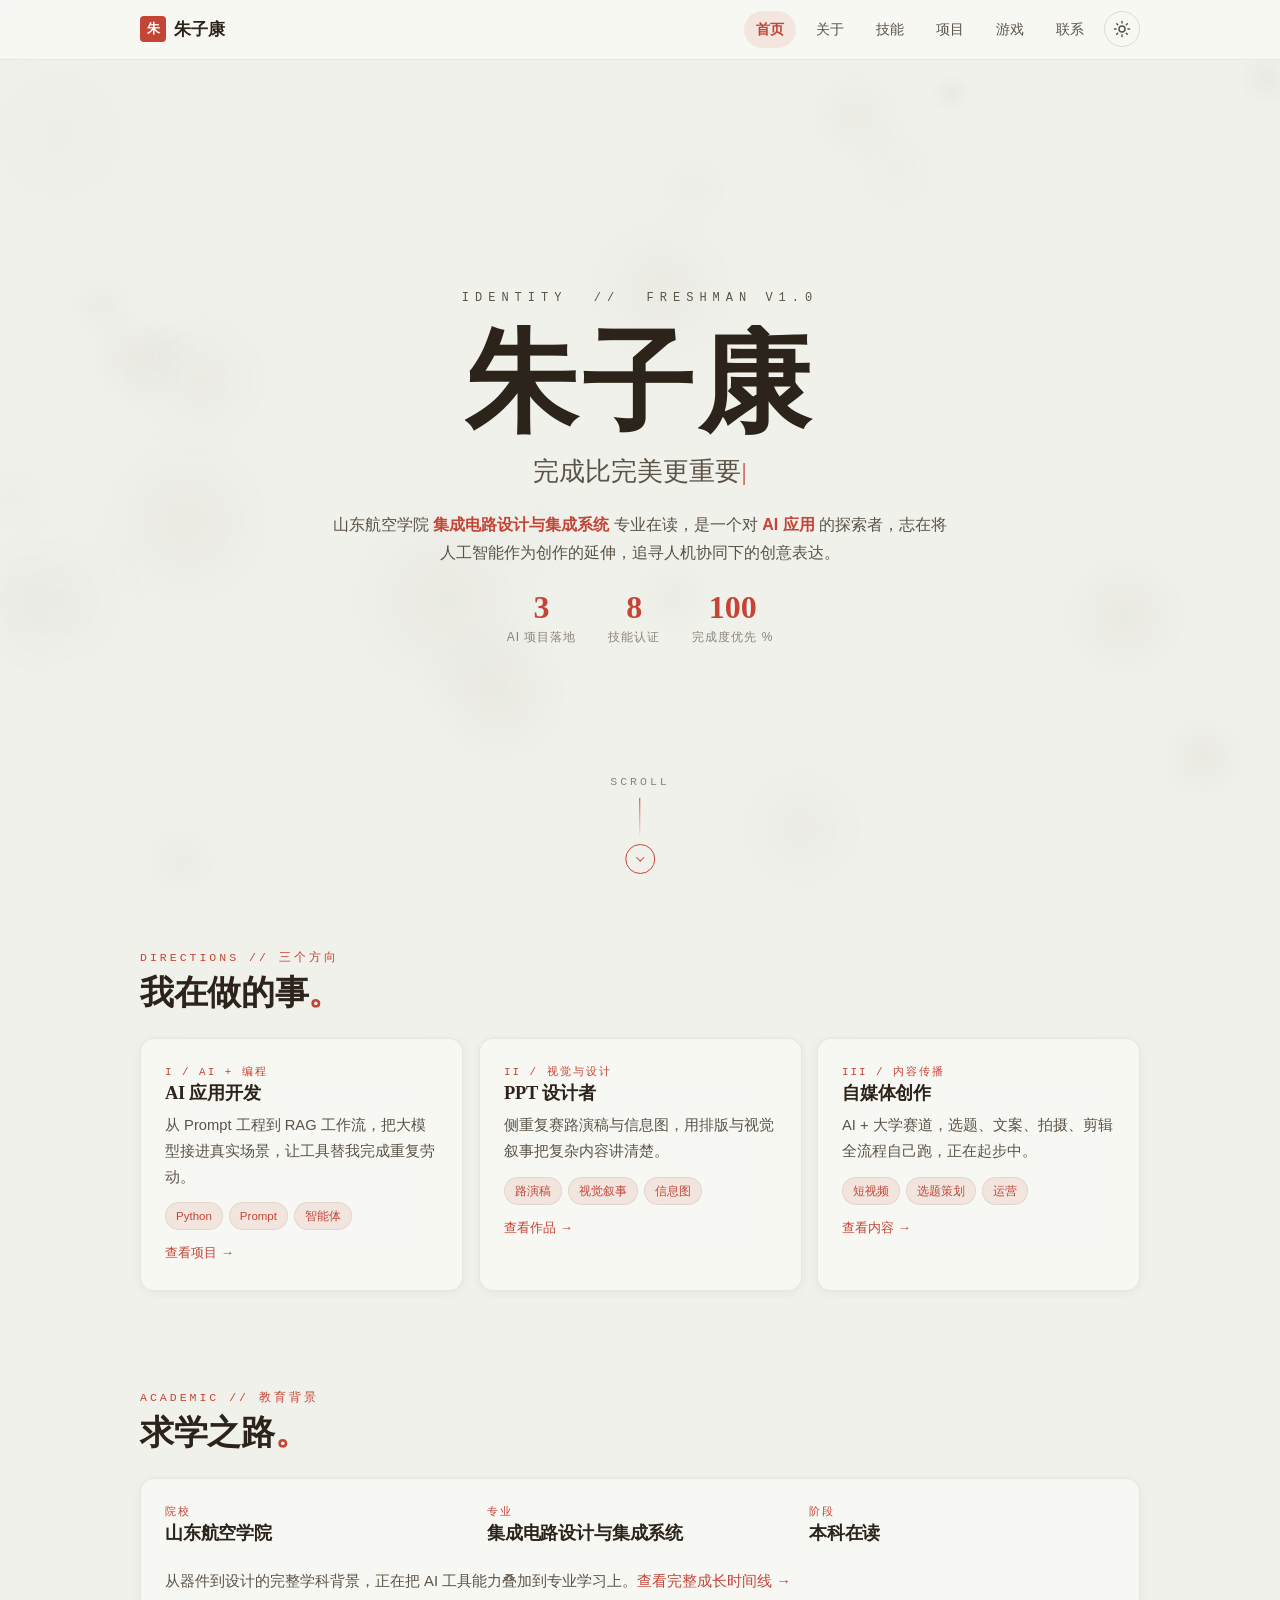
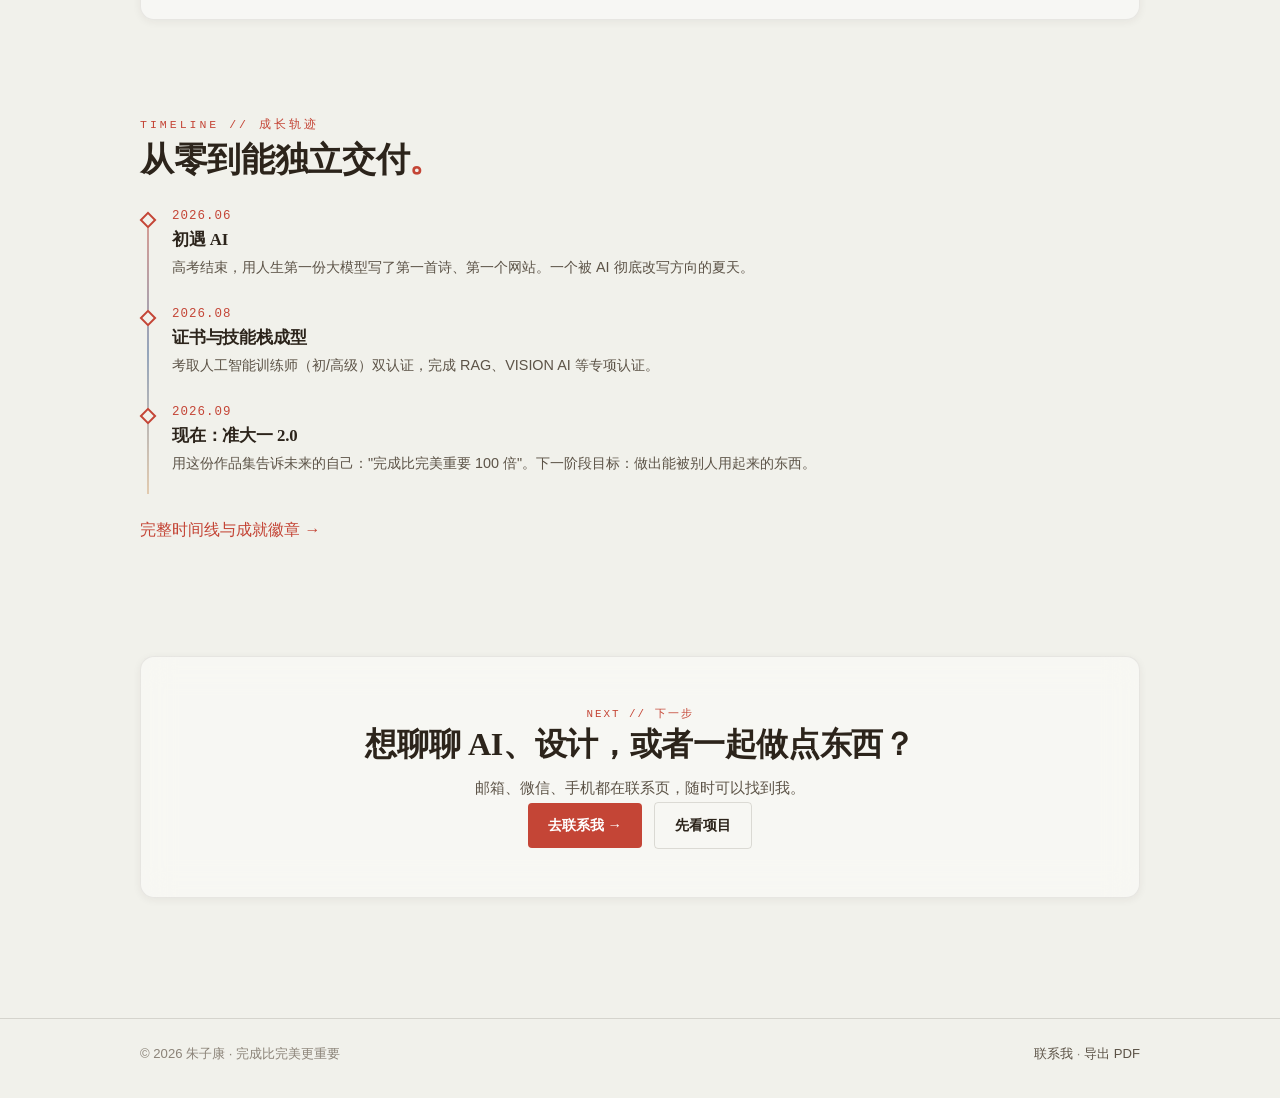
==== commit a06865e1: "Add files via upload" ====
--- a/index.html
+++ b/index.html
@@ -1,3450 +1,203 @@
 <!DOCTYPE html>
 <html lang="zh-CN">
 <head>
-    <meta charset="UTF-8">
-    <meta name="viewport" content="width=device-width, initial-scale=1.0">
-    <title>朱子康 · 个人简历</title>
-    <link rel="icon" href="favicon.ico" sizes="48x48">
-    <link rel="icon" type="image/png" sizes="256x256" href="images/favicon.png">
-    <meta name="description" content="朱子康的个人简历与作品集网站：教育背景、项目经历、技能专长、荣誉证书与PPT作品展示。">
-    <style>
-        /* ================= 设计令牌 (墨染国风 × 磨砂玻璃 × Bauhaus 几何) ================= */
-        :root {
-            /* 宣纸与墨色（2026-08-31 去暖处理：纸面/玻璃由米黄转为偏冷的青灰米白，国风三色令牌不变） */
-            --bg-page: #F1F1EB;
-            --bg-card: rgba(250, 250, 247, 0.70);
-            --bg-glass: rgba(249, 250, 248, 0.58);
-            --bg-muted: rgba(44, 36, 27, 0.05);
-            --text-primary: #2C241B;
-            --text-secondary: #6B5D4E;
-            --text-tertiary: #9E9285;
-            /* 国风三色：朱砂 + 群青 + 赭石 */
-            --accent-cinnabar: #C44536;
-            --accent-ultramarine: #3A5A8C;
-            --accent-ochre: #D4A574;
-            --accent-color: #C44536;
-            /* 装裱边框 */
-            --border-color: rgba(44, 36, 27, 0.12);
-            --border-ink: rgba(44, 36, 27, 0.28);
-            --border-cinnabar: rgba(196, 69, 54, 0.55);
-            /* 尺寸与过渡 */
-            --radius-md: 6px;
-            --radius-lg: 12px;
-            --transition: all 0.4s cubic-bezier(0.25, 0.9, 0.3, 1);
-            /* 磨砂玻璃阴影：内凹+外凸（新拟态）+ 几何立体 */
-            --shadow-sm: 5px 5px 12px rgba(44, 36, 27, 0.08), -5px -5px 12px rgba(255, 255, 255, 0.7);
-            --shadow-md: 10px 10px 26px rgba(44, 36, 27, 0.10), -8px -8px 22px rgba(255, 255, 255, 0.75), inset 0 0 0 1px rgba(255,255,255,0.5), inset 0 0 30px rgba(58, 90, 140, 0.05);
-            --shadow-inset: inset 4px 4px 10px rgba(44, 36, 27, 0.09), inset -4px -4px 10px rgba(255, 255, 255, 0.65);
-            --shadow-geo: 5px 5px 0 var(--accent-ultramarine), 10px 10px 0 rgba(196, 69, 54, 0.4);
-            /* 磨砂玻璃专用：多层模糊叠加 */
-            --glass-blur: blur(18px) saturate(180%);
-            --glass-border: 1px solid rgba(255, 255, 255, 0.55), 1px solid rgba(44, 36, 27, 0.08);
-        }
-
-        * { margin: 0; padding: 0; box-sizing: border-box; }
-        html { scroll-behavior: smooth; }
-        body {
-            font-family: "PingFang SC", "Hiragino Sans GB", "Microsoft YaHei", "STSong", "Noto Serif SC", -apple-system, serif;
-            background-color: var(--bg-page);
-            background-image:
-                /* 水墨晕染大斑块（去暖：赭石/朱砂减量，群青加重，整体偏冷） */
-                radial-gradient(ellipse 320px 240px at 8% 12%, rgba(212, 165, 116, 0.05) 0%, transparent 70%),
-                radial-gradient(ellipse 380px 280px at 92% 18%, rgba(58, 90, 140, 0.09) 0%, transparent 70%),
-                radial-gradient(ellipse 420px 320px at 30% 88%, rgba(196, 69, 54, 0.045) 0%, transparent 70%),
-                radial-gradient(ellipse 360px 260px at 78% 58%, rgba(58, 90, 140, 0.045) 0%, transparent 70%),
-                radial-gradient(ellipse 300px 220px at 85% 92%, rgba(44, 36, 27, 0.05) 0%, transparent 70%),
-                /* 宣纸纹理噪点（轻微线条） */
-                repeating-linear-gradient(45deg, rgba(44, 36, 27, 0.015) 0 2px, transparent 2px 6px),
-                repeating-linear-gradient(-45deg, rgba(44, 36, 27, 0.012) 0 2px, transparent 2px 5px);
-            background-size: 100% 100%;
-            background-attachment: fixed;
-            color: var(--text-primary);
-            line-height: 1.7;
-            -webkit-font-smoothing: antialiased;
-            padding: 0.35rem 0.25rem;
-            overflow-x: hidden;
-            position: relative;
-        }
-        /* 几何装饰散点层（朱砂圆 + 群青方 + 赭石三角 + 墨线圆）—— 视差滚动：速度为内容的 0.5 倍 */
-        body::before {
-            content: ''; position: fixed; inset: 0; z-index: -1; pointer-events: none;
-            background-image:
-                radial-gradient(circle, var(--accent-cinnabar) 2.2px, transparent 2.5px),
-                radial-gradient(circle, var(--accent-ultramarine) 1.8px, transparent 2.2px);
-            background-size: 260px 260px, 340px 340px;
-            background-position: 40px calc(80px - var(--parallax-y, 0px)), 180px calc(220px - var(--parallax-y, 0px));
-            opacity: 0.45;
-            will-change: background-position;
-        }
-        /* 柔和散斑光晕（国风版，替代霓虹光晕）——恢复原始视觉：420px / multiply / blur(2px)
-           负层级让它继续落在「宣纸之上、内容之下」，保持与原来一致的观感（原版靠 .container 的 z-index 压住） */
-        body::after {
-            content: ''; position: fixed; width: 420px; height: 420px;
-            top: 0; left: 0; transform: translate(-50%, -50%) translateY(var(--glow-parallax, 0px));
-            background: radial-gradient(circle, rgba(196, 69, 54, 0.10) 0%, rgba(58, 90, 140, 0.06) 45%, transparent 72%);
-            border-radius: 50%; pointer-events: none; z-index: -1;
-            will-change: left, top, transform;
-            filter: blur(2px);
-            mix-blend-mode: multiply;
-        }
-        a { color: var(--accent-cinnabar); text-decoration: none; border-bottom: 1px dashed var(--border-cinnabar); transition: var(--transition); }
-        a:hover { color: var(--accent-ultramarine); border-color: var(--accent-ultramarine); }
-
-        /* 注意：不设 z-index，避免产生层叠上下文隔离 .flog-blend 的 difference 混合 */
-        .container { max-width: 900px; margin: 0 auto; position: relative; }
-
-        /* 几何装饰辅助类（用于装饰性几何散点） */
-        .geo-deco { position: absolute; pointer-events: none; z-index: 0; }
-        .geo-circle { border-radius: 50%; }
-        .geo-square { border-radius: 0; }
-        .geo-triangle { width: 0; height: 0; border-style: solid; background: transparent !important; }
-        /* 几何装饰：Bauhaus风格三色组合（负层级：始终铺在宣纸层，不遮挡正文） */
-        .geo-shape { position: absolute; pointer-events: none; z-index: -1; opacity: 0.6; mix-blend-mode: multiply; }
-        .geo-shape.circle-round { border-radius: 50%; }
-        .geo-shape.diamond { transform: rotate(45deg); }
-        .geo-shape.tri { width: 0; height: 0; background: transparent !important; border-style: solid; }
-        /* 动画：几何呼吸漂浮 */
-        @keyframes geoFloat { 0%, 100% { transform: translateY(0) rotate(0deg); } 50% { transform: translateY(-8px) rotate(3deg); } }
-        @keyframes geoFloatRev { 0%, 100% { transform: translateY(0) rotate(0deg); } 50% { transform: translateY(10px) rotate(-4deg); } }
-        @keyframes geoPulse { 0%, 100% { transform: scale(1); opacity: 0.5; } 50% { transform: scale(1.08); opacity: 0.7; } }
-        .geo-float { animation: geoFloat 5.5s ease-in-out infinite; }
-        .geo-float-rev { animation: geoFloatRev 6.8s ease-in-out infinite; }
-        .geo-pulse { animation: geoPulse 3.2s ease-in-out infinite; }
-        /* section 容器加相对定位，以便承载几何装饰 */
-        .academic-section, .portfolio-section, .skill-section, .achievement-section, .timeline-section { position: relative; }
-
-        .btn-print {
-            position: absolute; top: 10px; right: 10px;
-            background: var(--bg-glass);
-            border: 1px solid var(--border-ink); color: var(--text-primary);
-            width: 42px; height: 42px; border-radius: 6px;
-            display: flex; align-items: center; justify-content: center;
-            cursor: pointer; z-index: 10; transition: background 0.4s cubic-bezier(0.25, 0.9, 0.3, 1), box-shadow 0.4s cubic-bezier(0.25, 0.9, 0.3, 1), border-color 0.4s ease, color 0.4s ease;
-            backdrop-filter: blur(14px) saturate(160%);
-            -webkit-backdrop-filter: blur(14px) saturate(160%);
-            box-shadow: var(--shadow-sm);
-            font-weight: 700;
-            will-change: transform;
-        }
-        .btn-print:hover {
-            background: var(--bg-card);
-            box-shadow: var(--shadow-geo);
-            border-color: var(--accent-cinnabar);
-            color: var(--accent-cinnabar);
-        }
-        .print-text { display: none; }
-
-        .hero { padding: 1.8rem 1rem 1.4rem; position: relative; }
-        .hero-tags { display: flex; flex-wrap: wrap; gap: 8px; margin-bottom: 1rem; font-size: 0.72rem; letter-spacing: 0.5px; }
-        .tag { padding: 3px 10px; border: 1px solid var(--border-ink); display: inline-flex; align-items: center; gap: 6px; text-transform: uppercase; background: var(--bg-glass); backdrop-filter: blur(10px) saturate(160%); -webkit-backdrop-filter: blur(10px) saturate(160%); color: var(--text-secondary); border-radius: 2px; font-weight: 600; box-shadow: var(--shadow-sm); }
-        .tag.dark { background: var(--accent-cinnabar); color: #FFFCF6; border-color: var(--accent-cinnabar); box-shadow: 3px 3px 0 var(--accent-ultramarine); }
-        .tag-dot { width: 8px; height: 8px; background: var(--accent-ochre); display: inline-block; transform: rotate(45deg); border: 1px solid var(--accent-ochre); animation: tagBlink 1.6s infinite; }
-        @keyframes tagBlink { 0%, 100% { opacity: 1; } 50% { opacity: 0.2; } }
-        .tag-version { color: var(--text-tertiary); margin-top: 6px; width: 100%; letter-spacing: 6px; font-size: 0.7rem; font-family: "PingFang SC", monospace; }
-
-        .hero-title-group { display: flex; align-items: center; gap: 1rem; margin-bottom: 0.8rem; flex-wrap: wrap; position: relative; }
-        /* 标题旁的几何装饰 */
-        .hero-title-group::before {
-            content: ''; position: absolute; width: 28px; height: 28px; top: -18px; left: -10px;
-            background: var(--accent-ultramarine); opacity: 0.85; z-index: -1;
-        }
-        .hero-title-group::after {
-            content: ''; position: absolute; width: 36px; height: 36px; border-radius: 50%; bottom: -10px; right: 60px;
-            border: 3px solid var(--accent-cinnabar); background: transparent; opacity: 0.7; z-index: -1;
-        }
-        .hero-name {
-            font-size: 4.8rem; font-weight: 900; line-height: 1.1; letter-spacing: -3px;
-            color: var(--text-primary);
-            font-family: "STSong", "Noto Serif SC", "PingFang SC", serif;
-            position: relative;
-            overflow: hidden; /* 巨型排版：超出部分裁剪 */
-            min-width: 0;
-        }
-        .hero-name .dot { color: var(--accent-cinnabar); font-family: serif; display: inline-block; animation: sealPulse 2s ease-in-out infinite; transform-origin: center; }
-        @keyframes sealPulse { 0%, 100% { transform: scale(1); text-shadow: 0 0 0 transparent; } 50% { transform: scale(1.15); text-shadow: 2px 2px 0 rgba(196, 69, 54, 0.3); } }
-
-        .hero-avatar {
-            width: 70px; height: 70px; border-radius: 4px;
-            border: 3px solid var(--text-primary);
-            box-shadow: var(--shadow-geo);
-            overflow: hidden; flex-shrink: 0;
-            background: var(--bg-card); position: relative;
-            transition: var(--transition);
-            backdrop-filter: blur(8px);
-            transform: rotate(-2deg);
-        }
-        .hero-avatar:hover { transform: rotate(0deg) scale(1.08); border-color: var(--accent-cinnabar); box-shadow: 6px 6px 0 var(--accent-cinnabar), 12px 12px 0 rgba(58, 90, 140, 0.5); }
-        .hero-avatar img { width: 100%; height: 100%; object-fit: cover; display: block; position: relative; z-index: 2; }
-        .hero-avatar::before { content: ''; position: absolute; inset: 0; border: 2px dashed rgba(196, 69, 54, 0.4); border-radius: 50%; z-index: 4; pointer-events: none; }
-        .seal-img { position: absolute; inset: 0; width: 100%; height: 100%; object-fit: cover; border-radius: 50%; z-index: 3; border: none; opacity: 1; transition: transform .3s ease; }
-        .hero-avatar:hover .seal-img { transform: scale(1.05); }
-
-        .hero-flog {
-            font-size: 1.55rem; font-weight: 800; color: var(--text-primary); margin-bottom: 1rem; letter-spacing: -1px;
-            position: relative; display: inline-block;
-            font-family: "STSong", "Noto Serif SC", serif;
-            padding-left: 1rem;
-        }
-        .hero-flog::before {
-            content: ''; position: absolute; left: 0; top: 10%; height: 80%; width: 6px;
-            background: var(--accent-cinnabar);
-            box-shadow: 10px 0 0 var(--accent-ultramarine);
-            opacity: 0.85;
-        }
-        /* 穿透效果：内层文字用 difference 混合，随背景色反转（暖底显墨色，深底显纸色） */
-        .flog-blend {
-            mix-blend-mode: difference;
-            color: #FFFCF6;
-            display: inline-block;
-            animation: flogBlendIn 0.9s 0.55s cubic-bezier(0.2, 1, 0.3, 1) both;
-        }
-        @keyframes flogBlendIn { from { opacity: 0; transform: translateY(16px); } to { opacity: 1; transform: translateY(0); } }
-        .hero-flog .type-cursor::after { color: #FFFCF6; }
-        .hero-intro { font-size: 0.95rem; line-height: 1.75; max-width: 650px; color: var(--text-secondary); margin-bottom: 1.2rem; }
-        .hero-intro strong { color: var(--accent-cinnabar); font-weight: 700; border-bottom: 2px solid var(--accent-ochre); padding: 0 2px; }
-
-        .hero-contact { display: flex; flex-direction: column; background: var(--bg-glass); padding: 1.1rem 1.4rem; gap: 0.9rem; border-radius: var(--radius-md); border-top: 1px solid rgba(255,255,255,0.6); border-left: 1px solid rgba(255,255,255,0.4); border-right: 1px solid rgba(44,36,27,0.06); border-bottom: 1px solid rgba(44,36,27,0.1); backdrop-filter: var(--glass-blur); -webkit-backdrop-filter: var(--glass-blur); box-shadow: var(--shadow-md); position: relative; overflow: hidden; }
-        .hero-contact::before {
-            content: ''; position: absolute; top: 0; right: 0; width: 100px; height: 100px;
-            background: 
-                linear-gradient(135deg, var(--accent-cinnabar) 50%, transparent 50%);
-            opacity: 0.12; pointer-events: none;
-        }
-        /* 几何装饰：hero-contact 左下角菱形 */
-        .hero-contact::after {
-            content: ''; position: absolute; bottom: -15px; left: -15px; width: 42px; height: 42px;
-            background: var(--accent-ochre); transform: rotate(45deg); opacity: 0.55; z-index: -1;
-            box-shadow: 5px 5px 0 rgba(58, 90, 140, 0.5);
-        }
-        .contact-item { display: flex; flex-direction: column; gap: 4px; position: relative; }
-        .contact-label { font-size: 0.75rem; color: var(--accent-ultramarine); text-transform: uppercase; font-weight: 700; letter-spacing: 3px; }
-        .contact-value { font-size: 1rem; font-weight: 800; color: var(--text-primary); font-family: "STSong", "PingFang SC", monospace; position: relative; }
-
-        .hero-anim-item { opacity: 0; transform: translateY(20px); animation: heroFadeIn 1s cubic-bezier(0.2, 1, 0.3, 1) forwards; position: relative; }
-        @keyframes heroFadeIn { 0% { opacity: 0; transform: translateY(20px); filter: blur(4px); } 100% { opacity: 1; transform: translateY(0); filter: blur(0); } }
-        .delay-1 { animation-delay: 0.1s; } .delay-2 { animation-delay: 0.2s; } .delay-3 { animation-delay: 0.3s; } .delay-4 { animation-delay: 0.4s; }
-
-        .card { margin-bottom: 2rem; }
-        .section-title { font-size: 1.35rem; font-weight: 900; margin-bottom: 1rem; text-transform: uppercase; letter-spacing: -0.5px; border-bottom: 2px solid var(--accent-cinnabar); padding-bottom: 0.5rem; display: inline-block; font-family: "STSong", serif; }
-
-        /* 专业技能方向：静态三列网格（替换原 250vh 横向滚动轨道） */
-        .directions-grid { display: grid; grid-template-columns: repeat(3, 1fr); gap: 1rem; margin-top: 0.6rem; }
-        .directions-grid .window-block { width: 100%; max-width: none; aspect-ratio: 4 / 2.5; }
-        .directions-grid .panorama-layer { opacity: 0.12; }
-        .directions-grid .block-title { color: var(--text-primary) !important; }
-        .directions-grid .title-icon { fill: var(--accent-cinnabar) !important; }
-        .skill-tags { display: flex; flex-wrap: wrap; gap: 6px; margin-top: 0.7rem; }
-        .skill-tag { font-size: 0.68rem; padding: 3px 8px; border-radius: 999px; background: rgba(196,69,54,0.08); color: var(--text-primary); border: 1px solid rgba(196,69,54,0.22); font-family: "PingFang SC", sans-serif; }
-        @media (max-width: 768px) {
-            .directions-grid { grid-template-columns: 1fr; gap: 0.9rem; }
-            .directions-grid .window-block { aspect-ratio: 4 / 2.8; }
-            .directions-grid .block-title { font-size: 1.45rem; }
-            .directions-grid .block-content { padding: 1.1rem 0.9rem; }
-        }
-
-        /* 窗口卡片：磨砂玻璃装裱框 + Bauhaus 几何阴影（位移交给 JS 磁吸，CSS 只管光效） */
-        .window-block {
-            position: relative; aspect-ratio: 3 / 4; width: 80vw; max-width: 360px; flex-shrink: 0;
-            border-radius: var(--radius-md); overflow: hidden;
-            box-shadow: var(--shadow-md), inset 0 0 0 1px rgba(255,255,255,0.55), inset 0 0 40px rgba(255,255,255,0.15);
-            transition: box-shadow 0.5s ease, border-color 0.5s ease;
-            background: linear-gradient(145deg, rgba(251,251,247,0.86) 0%, rgba(249,250,248,0.78) 60%, rgba(241,242,236,0.82) 100%);
-            border-top: 1px solid rgba(255,255,255,0.7);
-            border-left: 1px solid rgba(255,255,255,0.5);
-            border-right: 1px solid rgba(44,36,27,0.08);
-            border-bottom: 1px solid rgba(44,36,27,0.12);
-            backdrop-filter: var(--glass-blur);
-            -webkit-backdrop-filter: var(--glass-blur);
-            will-change: transform;
-        }
-        /* 窗口卡片 几何装饰：左上角三角+右下角圆框 */
-        .window-block::before {
-            content: ''; position: absolute; top: 0; left: 0; width: 0; height: 0; z-index: 6;
-            border-top: 32px solid var(--accent-cinnabar); border-right: 32px solid transparent;
-            opacity: 0.75; pointer-events: none;
-        }
-        .window-block::after {
-            content: ''; position: absolute; inset: 0; z-index: 4; pointer-events: none;
-            background: 
-                radial-gradient(circle at 90% 88%, transparent 16px, var(--accent-ultramarine) 17px, var(--accent-ultramarine) 19px, transparent 20px),
-                linear-gradient(135deg, transparent 0%, rgba(196, 69, 54, 0.06) 50%, transparent 100%);
-            opacity: 0; transition: opacity 0.5s ease;
-        }
-        .window-block:hover { box-shadow: 14px 14px 0 var(--accent-ultramarine), 18px 18px 0 rgba(196, 69, 54, 0.4), var(--shadow-md); border-top-color: var(--accent-cinnabar); border-left-color: var(--accent-cinnabar); }
-        .window-block:hover::after { opacity: 1; }
-
-        /* 玻璃质感：流动的光线折射边框（旋转锥形渐变 + mask 只留描边） */
-        @property --shine-angle { syntax: '<angle>'; initial-value: 0deg; inherits: false; }
-        .glass-shine {
-            position: absolute; inset: -1px; z-index: 7; pointer-events: none;
-            border-radius: var(--radius-md); padding: 1.5px;
-            background: conic-gradient(from var(--shine-angle),
-                transparent 0 8%, rgba(255,255,255,0.95) 14%, rgba(212,165,116,0.6) 18%, transparent 26%,
-                transparent 52%, rgba(196,69,54,0.5) 60%, rgba(255,255,255,0.75) 66%, transparent 74%);
-            -webkit-mask: linear-gradient(#fff 0 0) content-box, linear-gradient(#fff 0 0);
-            -webkit-mask-composite: xor;
-            mask: linear-gradient(#fff 0 0) content-box, linear-gradient(#fff 0 0);
-            mask-composite: exclude;
-            opacity: 0; transition: opacity 0.6s ease;
-            animation: shineSpin 7s linear infinite;
-        }
-        @keyframes shineSpin { to { --shine-angle: 360deg; } }
-        .window-block:hover .glass-shine { opacity: 1; }
-
-        .panorama-layer { position: absolute; top: 0; left: 0; height: 100%; z-index: 0; pointer-events: none; opacity: 0.25; mix-blend-mode: multiply; }
-        .scene-bg { width: 100%; height: 100%; background-image: url('images/photo.jpg'); background-size: cover; background-position: center bottom; will-change: filter; }
-        .ambient-overlay { position: absolute; top: 0; left: 0; width: 100%; height: 100%; mix-blend-mode: multiply; background: linear-gradient(135deg, rgba(196, 69, 54, 0.2), rgba(58, 90, 140, 0.15)); }
-        .sun-element { position: absolute; width: 50px; height: 50px; border-radius: 50%; transform: translate(-50%, -50%); z-index: 1; filter: blur(3px); will-change: left, top, background, box-shadow, opacity; display: none !important; }
-
-        .block-content { position: relative; z-index: 5; height: 100%; padding: 1.3rem 1.1rem; display: flex; flex-direction: column; justify-content: space-between; }
-        .block-top { font-size: 0.72rem; font-family: "PingFang SC", "Microsoft YaHei", sans-serif; font-weight: 700; opacity: 0.9; margin-bottom: 0.6rem; color: var(--accent-ultramarine); letter-spacing: 2px; border-left: 3px solid var(--accent-cinnabar); padding-left: 10px; }
-        .block-bottom { font-size: 0.82rem; font-weight: 800; margin-top: auto; display: flex; align-items: center; gap: 6px; color: var(--text-primary); border-top: 1px dashed var(--border-color); padding-top: 0.7rem; }
-        .title-wrapper { display: flex; align-items: flex-start; gap: 10px; }
-        .block-title { font-size: 1.55rem; font-weight: 900; line-height: 1.2; letter-spacing: -1px; position: relative; color: var(--text-primary); font-family: "STSong", "Noto Serif SC", serif; }
-        .title-icon { width: 24px; height: 24px; fill: var(--accent-cinnabar); flex-shrink: 0; margin-top: 5px; }
-
-        /* 求学之路：磨砂玻璃学术卡 */
-        .academic-section { margin-bottom: 3rem; margin-top: 0; } 
-        .academic-header { margin-bottom: 1.2rem; position: relative; }
-        /* 学术标题几何装饰 */
-        .academic-header::before {
-            content: ''; position: absolute; top: 0; right: 0; width: 18px; height: 18px;
-            background: var(--accent-ochre); transform: rotate(45deg);
-        }
-        .academic-tag { display: inline-flex; align-items: center; gap: 8px; color: var(--accent-ultramarine); font-weight: 900; font-size: 0.78rem; letter-spacing: 2px; margin-bottom: 0.6rem; text-transform: uppercase; }
-        .academic-tag svg { width: 18px; height: 18px; fill: currentColor; }
-        .academic-tag span { font-family: "PingFang SC", monospace; opacity: 0.7; color: var(--text-tertiary); }
-        .academic-title { font-size: 2.2rem; font-weight: 900; color: var(--text-primary); letter-spacing: -1px; line-height: 1.1; position: relative; font-family: "STSong", "Noto Serif SC", serif; }
-        .academic-title .dot { color: var(--accent-cinnabar); font-family: serif; }
-        .academic-card { background: var(--bg-glass); padding: 0.7rem 1.4rem; position: relative; overflow: hidden; border-top: 3px solid var(--accent-cinnabar); border-bottom: 1px dashed var(--border-color); border-left: 1px solid rgba(255,255,255,0.5); border-right: 1px solid rgba(44,36,27,0.08); backdrop-filter: var(--glass-blur); -webkit-backdrop-filter: var(--glass-blur); box-shadow: var(--shadow-md); border-radius: var(--radius-md); }
-        /* 卡片右上角装裱角装饰 + 左下角群青方块 */
-        .academic-card::before {
-            content: ''; position: absolute; bottom: -10px; left: -10px; width: 28px; height: 28px;
-            background: var(--accent-ultramarine); opacity: 0.55; z-index: -1;
-            transform: rotate(15deg);
-        }
-        .academic-card::after {
-            content: ''; position: absolute; top: 0; right: 0; width: 22px; height: 22px;
-            border-top: 3px solid var(--accent-ultramarine); border-right: 3px solid var(--accent-ultramarine);
-        }
-        .academic-watermark { position: absolute; right: 5%; top: 50%; transform: translateY(-50%); width: 220px; height: 220px; fill: var(--accent-cinnabar); opacity: 0.05; pointer-events: none; z-index: 0; }
-        .academic-row { display: flex; justify-content: space-between; align-items: center; padding: 1.1rem 0; border-bottom: 1px dashed var(--border-color); position: relative; z-index: 1; flex-wrap: wrap; gap: 10px; transition: padding-left 0.35s ease, background 0.35s ease; }
-        .academic-row:last-child { border-bottom: none; }
-        .academic-row:hover { padding-left: 16px; background: rgba(196, 69, 54, 0.03); border-radius: 4px; }
-        .academic-label { color: var(--text-tertiary); font-size: 0.95rem; font-weight: 700; min-width: 100px; letter-spacing: 1px; font-family: "PingFang SC", sans-serif; }
-        .academic-value { color: var(--accent-cinnabar); font-size: 1.1rem; font-weight: 900; text-align: right; font-family: "STSong", "Noto Serif SC", serif; }
-
-        /* AI 编程实战：暗色作品集容器（改为宣纸装裱盒） */
-        .dark-portfolio-container {
-            background: linear-gradient(145deg, rgba(250,250,247,0.86) 0%, rgba(243,244,239,0.82) 100%);
-            border-radius: var(--radius-lg); padding: 0.6rem 1.4rem;
-            box-shadow: var(--shadow-md);
-            border-top: 4px solid var(--accent-cinnabar);
-            border-bottom: 4px solid var(--accent-ultramarine);
-            border-left: 1px solid rgba(255,255,255,0.55);
-            border-right: 1px solid rgba(44,36,27,0.08);
-            backdrop-filter: var(--glass-blur); -webkit-backdrop-filter: var(--glass-blur);
-            margin-bottom: 3rem;
-            position: relative;
-            overflow: hidden;
-        }
-        /* 几何散点 + 四个角装饰 */
-        .dark-portfolio-container::before {
-            content: ''; position: absolute; top: 0; left: 0; width: 100%; height: 100%;
-            background-image:
-                radial-gradient(circle at 8% 15%, var(--accent-ochre) 2.5px, transparent 3px),
-                radial-gradient(circle at 92% 85%, var(--accent-ultramarine) 2px, transparent 2.5px),
-                radial-gradient(circle at 50% 50%, transparent 1px, var(--accent-cinnabar) 1.5px, transparent 2px);
-            background-size: 200px 200px, 180px 180px, 120px 120px;
-            opacity: 0.1; pointer-events: none;
-        }
-        /* 左上角朱砂三角 + 右下角群青方块 */
-        .dark-portfolio-container::after {
-            content: ''; position: absolute; top: -1px; left: -1px; width: 0; height: 0;
-            border-top: 36px solid var(--accent-cinnabar); border-right: 36px solid transparent;
-            opacity: 0.75; pointer-events: none; z-index: 2;
-        }
-        
-        .dp-item {
-            position: relative; display: flex; align-items: center; padding: 1.4rem 1rem; margin: 0 -1rem; border-bottom: 1px dashed var(--border-color);
-            transition: transform 0.45s cubic-bezier(0.25, 0.9, 0.3, 1), background 0.45s ease; cursor: pointer; z-index: 1; border-radius: 8px; overflow: hidden;
-        }
-        .dp-item:last-child { border-bottom: none; }
-        
-        .dp-item::before {
-            content: ''; position: absolute; top: 0; left: 0; width: 4px; height: 100%;
-            background: var(--accent-cinnabar); transform: scaleY(0); transform-origin: top;
-            transition: transform 0.5s cubic-bezier(0.25, 0.9, 0.3, 1); z-index: -1;
-        }
-
-        .dp-item:hover { transform: translateX(20px); border-color: transparent; background: rgba(58, 90, 140, 0.05); }
-        .dp-item:hover::before { transform: scaleY(1); }
-        
-        .dp-number { font-family: 'Impact', 'Arial Black', sans-serif; font-size: 3.5rem; color: transparent; -webkit-text-stroke: 2px var(--accent-ultramarine); letter-spacing: 2px; min-width: 80px; line-height: 1; transition: -webkit-text-stroke-color 0.4s ease, color 0.4s ease; }
-        .dp-text { flex: 1; padding-left: 1.4rem; }
-        .dp-title { font-family: "STSong", "Impact", "Arial Black", sans-serif; font-size: 1.75rem; color: var(--text-primary); letter-spacing: 1px; margin-bottom: 0.8rem; text-transform: uppercase; transition: color 0.4s ease; }
-        .dp-desc { color: var(--text-secondary); font-size: 0.9rem; letter-spacing: 0.5px; font-weight: 500; transition: color 0.4s ease; line-height: 1.7; }
-        .dp-date { font-family: "STSong", monospace; color: var(--accent-cinnabar); font-size: 0.95rem; letter-spacing: 3px; min-width: 85px; text-align: right; font-weight: 700; transition: color 0.4s ease; border-top: 2px solid var(--accent-ochre); padding-top: 4px; }
-
-        .dp-item:hover .dp-number { -webkit-text-stroke-color: var(--accent-cinnabar); color: rgba(196, 69, 54, 0.08); }
-        .dp-item:hover .dp-title { color: var(--accent-cinnabar); }
-        .dp-item:hover .dp-desc { color: var(--text-primary); }
-        .dp-item:hover .dp-date { color: var(--accent-ultramarine); border-top-color: var(--accent-cinnabar); }
-
-        .cursor-follower {
-            position: fixed; top: 0; left: 0;
-            width: 280px;
-            aspect-ratio: 16/10; pointer-events: none; z-index: 9999; opacity: 0;
-            transform: translate(-50%, -50%) scale(0.5) rotate(-8deg);
-            transition: opacity 0.4s ease;
-            border-radius: 6px; overflow: hidden; background: linear-gradient(145deg, #FBFAF7 0%, #F1F1EB 100%); display: flex; align-items: center; justify-content: center;
-            border: 2px solid var(--text-primary);
-            box-shadow: var(--shadow-geo);
-            will-change: left, top, transform;
-        }
-        /* transform 由 JS 的 Lerp 惯性循环接管（速度拉伸 + 微旋转），此处只管透明度 */
-        .cursor-follower.active { opacity: 1; }
-        .cursor-follower img { width: 100%; height: 100%; object-fit: contain; padding: 6px; position: relative; z-index: 2; background: #FFFCF6; }
-        
-        @keyframes followerImgSpin { 0% { transform: rotate(-25deg) scale(0.6); opacity: 0; filter: blur(4px); } 100% { transform: rotate(0deg) scale(1); opacity: 1; filter: blur(0px); } }
-        .follower-placeholder { position: absolute; font-family: "STSong", serif; color: rgba(44, 36, 27, 0.5); font-size: 1.2rem; font-weight: bold; z-index: 1; letter-spacing: 4px; }
-
-        /* PPT 椭圆轮播：宣纸画卷风格 */
-        .elliptical-slider-wrapper {
-            position: relative;
-            width: 100%;
-            height: 42vh;
-            min-height: 300px;
-            perspective: 1400px;
-            overflow: hidden;
-            display: flex;
-            align-items: center;
-            justify-content: center;
-            background:
-                radial-gradient(ellipse at center, rgba(58, 90, 140, 0.09) 0%, transparent 70%),
-                linear-gradient(180deg, transparent 0%, rgba(44, 36, 27, 0.03) 50%, transparent 100%);
-            margin-top: 1rem;
-            margin-bottom: 2rem;
-            border-radius: var(--radius-lg);
-            user-select: none;
-            -webkit-user-select: none;
-            touch-action: pan-y; /* 允许 3D Coverflow 横向拖拽，纵向照常滚动 */
-            border: 1px dashed var(--border-color);
-            box-shadow: var(--shadow-inset);
-        }
-        /* 轮播四角装裱装饰 */
-        .elliptical-slider-wrapper::before,
-        .elliptical-slider-wrapper::after {
-            content: ''; position: absolute; width: 26px; height: 26px; z-index: 5; pointer-events: none;
-        }
-        .elliptical-slider-wrapper::before {
-            top: 8px; left: 8px;
-            border-top: 3px solid var(--accent-cinnabar);
-            border-left: 3px solid var(--accent-cinnabar);
-        }
-        .elliptical-slider-wrapper::after {
-            bottom: 8px; right: 8px;
-            border-bottom: 3px solid var(--accent-ultramarine);
-            border-right: 3px solid var(--accent-ultramarine);
-        }
-        .elliptical-container {
-            position: relative;
-            width: 100%;
-            height: 100%;
-            transform-style: preserve-3d; 
-        }
-        .elliptical-item {
-            position: absolute;
-            top: 50%; left: 50%;
-            width: 45vw; max-width: 600px;
-            aspect-ratio: 16/9;
-            background: var(--bg-card);
-            border-radius: 4px;
-            box-shadow: var(--shadow-md), 6px 6px 0 rgba(58, 90, 140, 0.25);
-            transition: transform 0.6s cubic-bezier(0.25, 0.9, 0.3, 1), opacity 0.6s ease, z-index 0.6s ease, box-shadow 0.6s ease;
-            overflow: hidden; cursor: pointer;
-            display: flex; align-items: center; justify-content: center;
-            transform-origin: center;
-            transform: translate(-50%, -50%);
-            backdrop-filter: blur(6px);
-            -webkit-backdrop-filter: blur(6px);
-            border: 1px solid var(--border-color);
-        }
-        .elliptical-item img {
-            width: 100%; height: 100%; object-fit: cover; pointer-events: none; display: block; z-index: 2; position: relative;
-        }
-        .elliptical-item::before {
-            content: attr(data-img); position: absolute; font-family: "PingFang SC", monospace; font-size: 1.2rem; color: rgba(196, 69, 54, 0.5); font-weight: bold; z-index: 1; pointer-events: none; letter-spacing: 2px;
-        }
-        .elliptical-item::after {
-            content: ''; position: absolute; inset: 0; background: linear-gradient(135deg, rgba(196, 69, 54, 0.08), rgba(58, 90, 140, 0.06)); transition: background 0.6s ease; pointer-events: none; z-index: 3;
-        }
-        .elliptical-item.active::after { background: transparent; }
-        .elliptical-item.active { box-shadow: var(--shadow-md), 10px 10px 0 var(--accent-cinnabar); border-color: var(--accent-cinnabar); z-index: 10 !important; }
-        
-        .elliptical-nav-container {
-            width: 100%;
-            max-width: 850px;
-            margin: 0 auto 3rem;
-            position: relative;
-            display: flex;
-            align-items: center;
-            justify-content: center;
-            user-select: none;
-            -webkit-user-select: none;
-        }
-        .elliptical-line {
-            position: absolute;
-            top: 50%;
-            left: 0;
-            width: 100%;
-            height: 2px;
-            background: linear-gradient(90deg, transparent, var(--accent-ochre), var(--accent-cinnabar), transparent);
-            z-index: 1;
-        }
-        .elliptical-nav-buttons {
-            position: relative;
-            display: flex;
-            gap: 15px;
-            background: var(--bg-page);
-            padding: 0 20px;
-            z-index: 2;
-        }
-        .ell-btn {
-            width: 42px; height: 42px; border-radius: 4px; background: var(--bg-glass); color: var(--accent-cinnabar);
-            border: 1px solid var(--border-ink); cursor: pointer; display: flex; align-items: center; justify-content: center;
-            transition: all 0.3s ease; backdrop-filter: blur(8px); -webkit-backdrop-filter: blur(8px); box-shadow: var(--shadow-sm);
-            font-weight: 900;
-        }
-        .ell-btn:hover { background: var(--accent-cinnabar); border-color: var(--accent-cinnabar); box-shadow: 4px 4px 0 var(--accent-ultramarine); transform: translate(-2px, -2px); color: #FFFCF6; }
-        .ell-btn svg { width: 20px; height: 20px; stroke-width: 2.5; pointer-events: none; stroke: currentColor; }
-
-        /* ========== PPT 灯箱（Lightbox） ========== */
-        .ppt-lightbox { position: fixed; inset: 0; background: rgba(24, 18, 12, 0.88); backdrop-filter: blur(10px); -webkit-backdrop-filter: blur(10px); z-index: 10000; opacity: 0; visibility: hidden; transition: opacity 0.35s ease, visibility 0.35s ease; }
-        .ppt-lightbox.active { opacity: 1; visibility: visible; }
-        #ppt-lightbox-img { position: fixed; max-width: 95vw; max-height: 85vh; object-fit: contain; border-radius: 6px; box-shadow: 0 20px 80px rgba(0, 0, 0, 0.6), 0 0 0 1px rgba(255, 255, 255, 0.12); z-index: 10001; cursor: zoom-out; }
-        .lightbox-close { position: fixed; top: 18px; right: 22px; width: 44px; height: 44px; border-radius: 50%; background: var(--bg-glass); color: var(--text-primary); border: 1px solid var(--border-ink); display: flex; align-items: center; justify-content: center; font-size: 1.05rem; cursor: pointer; z-index: 10002; transition: all 0.3s ease; backdrop-filter: blur(8px); -webkit-backdrop-filter: blur(8px); }
-        .lightbox-close:hover { background: var(--accent-cinnabar); color: #FFFCF6; transform: rotate(90deg); }
-        .lightbox-nav { position: fixed; top: 50%; transform: translateY(-50%); width: 52px; height: 52px; border-radius: 50%; background: var(--bg-glass); color: var(--text-primary); border: 1px solid var(--border-ink); font-size: 2rem; line-height: 1; display: flex; align-items: center; justify-content: center; cursor: pointer; z-index: 10002; transition: all 0.3s ease; backdrop-filter: blur(8px); -webkit-backdrop-filter: blur(8px); box-shadow: var(--shadow-sm); padding-bottom: 6px; user-select: none; }
-        .lightbox-nav:hover { background: var(--accent-cinnabar); color: #FFFCF6; border-color: var(--accent-cinnabar); box-shadow: 4px 4px 0 var(--accent-ultramarine); }
-        .lightbox-prev { left: 26px; }
-        .lightbox-next { right: 26px; }
-        .lightbox-counter { position: fixed; bottom: 26px; left: 50%; transform: translateX(-50%); background: var(--bg-glass); color: var(--text-primary); border: 1px solid var(--border-ink); padding: 6px 18px; border-radius: 999px; font-family: "STSong", monospace; font-size: 0.9rem; letter-spacing: 2px; z-index: 10002; backdrop-filter: blur(8px); -webkit-backdrop-filter: blur(8px); }
-        @media (max-width: 768px) {
-            .lightbox-nav { width: 42px; height: 42px; font-size: 1.6rem; }
-            .lightbox-prev { left: 10px; }
-            .lightbox-next { right: 10px; }
-        }
-
-        .fade-in-up { opacity: 0; transform: translateY(40px); transition: opacity 0.9s cubic-bezier(0.25, 0.9, 0.3, 1), transform 0.9s cubic-bezier(0.25, 0.9, 0.3, 1); will-change: opacity, transform; }
-        .fade-in-up.visible { opacity: 1; transform: translateY(0); }
-        .fade-inUp { opacity: 0; transform: translateY(40px); transition: opacity 0.9s cubic-bezier(0.25, 0.9, 0.3, 1), transform 0.9s cubic-bezier(0.25, 0.9, 0.3, 1); will-change: opacity, transform; }
-        .fade-inUp.visible { opacity: 1; transform: translateY(0); }
-        .delay-100 { transition-delay: 100ms; }
-        .delay-200 { transition-delay: 200ms; }
-
-        @media (max-width: 768px) {
-            .academic-row { flex-direction: column; align-items: flex-start; padding: 1.2rem 0; }
-            .academic-value { text-align: left; font-size: 1.15rem; }
-            .academic-title { font-size: 2.2rem; }
-            
-            .dark-portfolio-container { padding: 1rem 1rem; }
-            .dp-item { flex-direction: column; align-items: flex-start; padding: 2rem 1.5rem; margin: 0 -0.5rem; gap: 0.5rem; border-radius: 12px; }
-            .dp-item::before { border-radius: 12px; }
-            .dp-number { font-size: 3.5rem; -webkit-text-stroke: 2px var(--accent-ultramarine); }
-            .dp-text { padding-left: 0; margin-top: 0.5rem; width: 100%; }
-            .dp-title { font-size: 1.8rem; line-height: 1.1; margin-bottom: 0.5rem; }
-            .dp-desc { font-size: 0.9rem; line-height: 1.6; word-break: keep-all; padding-right: 5px; }
-            .dp-date { text-align: left; margin-top: 1rem; }
-            
-            .cursor-follower { display: none !important; }
-            
-            .elliptical-item { width: 75vw; }
-            .elliptical-slider-wrapper { height: 40vh; min-height: 300px; }
-            .hero-avatar { width: 70px; height: 70px; }
-        }
-
-        .footer { text-align: left; padding: 1.2rem 1rem; border-top: 2px solid var(--border-color); color: var(--text-tertiary); font-size: 0.85rem; font-family: "STSong", monospace; margin-top: 2rem; position: relative; background: var(--bg-glass); backdrop-filter: blur(8px); -webkit-backdrop-filter: blur(8px); }
-        .footer::before { content: ''; position: absolute; top: -2px; left: 0; width: 100%; height: 3px; background: linear-gradient(90deg, transparent, var(--accent-cinnabar), var(--accent-ultramarine), var(--accent-ochre), transparent); animation: footerInkFlow 4s infinite alternate; }
-        @keyframes footerInkFlow { 0% { opacity: 0.5; background-position: 0% 0; } 100% { opacity: 1; background-position: 100% 0; } }
-        /* 几何装饰：footer左上角三角 + 右下角圆 */
-        .footer::after { content: ''; position: absolute; bottom: 1rem; right: 1rem; width: 40px; height: 40px; border-radius: 50%; border: 2px dashed var(--accent-cinnabar); opacity: 0.4; animation: spinSlow 18s linear infinite; }
-        @keyframes spinSlow { to { transform: rotate(360deg); } }
-        .footer p { margin: 0.3rem 0; }
-
-        /* ========== 技能进度条区 (墨染国风版) ========== */
-        .skill-section { margin: 0.5rem 0 3rem; }
-        .skills-grid-two { display: grid; grid-template-columns: 1fr 1fr; gap: 1.1rem 2rem; }
-        @media (max-width: 768px) { .skills-grid-two { grid-template-columns: 1fr; gap: 1.2rem; } }
-        .skill-row { display: flex; flex-direction: column; gap: 8px; }
-        .skill-head { display: flex; justify-content: space-between; align-items: center; }
-        .skill-name { font-weight: 800; color: var(--text-primary); font-size: 1rem; letter-spacing: 0.5px; font-family: "STSong", "PingFang SC", serif; }
-        .skill-percent { font-family: "STSong", monospace; font-weight: 800; color: var(--accent-cinnabar); font-size: 0.95rem; }
-        .skill-bar {
-            position: relative; height: 12px; background: var(--bg-muted);
-            border-radius: 2px; overflow: hidden; border: 1px solid var(--border-color);
-            box-shadow: var(--shadow-inset);
-        }
-        .skill-bar-fill {
-            position: absolute; inset: 0; right: 100%;
-            background: linear-gradient(90deg, var(--accent-cinnabar), var(--accent-ultramarine));
-            border-radius: 2px; transition: right 1.6s cubic-bezier(0.25, 0.9, 0.3, 1);
-        }
-        .skill-bar-fill::after {
-            content: ''; position: absolute; inset: 0;
-            background: linear-gradient(90deg, transparent 0%, rgba(255,255,255,0.35) 50%, transparent 100%);
-            animation: skillShine 3s infinite linear;
-        }
-        @keyframes skillShine { 0% { transform: translateX(-100%); } 100% { transform: translateX(100%); } }
-        .skill-row:hover .skill-name { color: var(--accent-cinnabar); }
-        .skill-row:hover .skill-bar { border-color: var(--accent-cinnabar); }
-
-        /* ========== 成就徽章区 (磨砂玻璃版) ========== */
-        .achievement-section { margin: 0 0 3rem; }
-        .badge-grid { display: grid; grid-template-columns: repeat(auto-fit, minmax(120px, 1fr)); gap: 0.7rem; }
-        .badge-card {
-            background: var(--bg-card); 
-            border-top: 1px solid rgba(255,255,255,0.6);
-            border-left: 1px solid rgba(255,255,255,0.45);
-            border-right: 1px solid rgba(44,36,27,0.08);
-            border-bottom: 1px solid rgba(44,36,27,0.12);
-            border-radius: var(--radius-md); padding: 0.85rem 0.6rem; text-align: center;
-            transition: transform 0.45s cubic-bezier(0.25, 0.9, 0.3, 1), border-color 0.45s ease, box-shadow 0.45s ease;
-            cursor: default; backdrop-filter: var(--glass-blur); -webkit-backdrop-filter: var(--glass-blur); position: relative; overflow: hidden;
-            box-shadow: var(--shadow-sm);
-        }
-        /* 徽章对角几何装饰 + 中心几何水印 */
-        .badge-card::before {
-            content: ''; position: absolute; top: 0; left: 0; width: 0; height: 0;
-            border-top: 18px solid var(--accent-cinnabar); border-right: 18px solid transparent;
-            opacity: 0.7; pointer-events: none;
-        }
-        .badge-card::after {
-            content: ''; position: absolute; bottom: 6px; right: 6px; width: 20px; height: 20px;
-            border: 2px solid var(--accent-ultramarine); border-radius: 50%;
-            transform: rotate(45deg); opacity: 0.35;
-            pointer-events: none;
-        }
-        .badge-card:hover {
-            transform: translateY(-8px) rotate(-2deg); border-color: var(--accent-cinnabar);
-            box-shadow: 8px 8px 0 var(--accent-ultramarine), var(--shadow-md);
-        }
-        .badge-icon {
-            width: 44px; height: 44px; margin: 0 auto 0.6rem;
-            border-radius: 50%; display: flex; align-items: center; justify-content: center;
-            background: var(--bg-glass);
-            color: var(--accent-cinnabar); font-size: 1.6rem; font-weight: 900;
-            border: 2px solid var(--border-color);
-            transition: all 0.45s ease;
-            box-shadow: var(--shadow-sm), var(--shadow-inset);
-        }
-        .badge-card:hover .badge-icon {
-            animation: badgeWiggle 0.6s ease; transform: scale(1.1);
-            border-color: var(--accent-cinnabar);
-            color: #FFFCF6;
-            background: var(--accent-cinnabar);
-            box-shadow: 4px 4px 0 var(--accent-ultramarine), var(--shadow-md);
-        }
-        @keyframes badgeWiggle {
-            0%, 100% { transform: scale(1.1) rotate(0); }
-            25% { transform: scale(1.1) rotate(-8deg); }
-            75% { transform: scale(1.1) rotate(8deg); }
-        }
-        .badge-title { font-size: 0.88rem; font-weight: 800; color: var(--text-primary); margin-bottom: 2px; font-family: "STSong", serif; }
-        .badge-desc { font-size: 0.7rem; color: var(--text-secondary); }
-
-        /* ========== 个人成长时间线 (装裱卷轴版) ========== */
-        .timeline-section { margin: 0 0 3rem; }
-        .timeline { position: relative; padding: 0.6rem 0; }
-        .timeline::before {
-            content: ''; position: absolute; top: 0; bottom: 0; left: 50%;
-            width: 3px; background: linear-gradient(180deg, var(--accent-cinnabar), var(--accent-ultramarine), var(--accent-ochre));
-            transform: translateX(-50%);
-            box-shadow: 2px 0 0 rgba(196, 69, 54, 0.15);
-        }
-        @media (max-width: 768px) { .timeline::before { left: 16px; } }
-        .tl-item {
-            position: relative; display: flex; width: 50%;
-            padding: 0.4rem 0.8rem 1rem 0.4rem; opacity: 0; transform: translateX(-40px);
-            transition: opacity 0.9s cubic-bezier(0.25, 0.9, 0.3, 1), transform 0.9s cubic-bezier(0.25, 0.9, 0.3, 1);
-        }
-        .tl-item.right { margin-left: 50%; padding: 0.4rem 0.4rem 1rem 0.8rem; transform: translateX(40px); }
-        .tl-item.visible { opacity: 1; transform: translateX(0); }
-        @media (max-width: 768px) {
-            .tl-item, .tl-item.right { width: 100%; margin-left: 0; padding-left: 3rem; padding-right: 0; transform: translateX(30px); }
-        }
-        .tl-dot {
-            position: absolute; width: 20px; height: 20px; border-radius: 0; transform: rotate(45deg);
-            background: var(--accent-cinnabar); top: 1.3rem; right: -10px;
-            box-shadow: 0 0 0 5px rgba(196, 69, 54, 0.15), 3px 3px 0 var(--accent-ultramarine);
-            animation: dotBreathe 2.6s infinite alternate ease-in-out;
-        }
-        @keyframes dotBreathe {
-            0% { background: var(--accent-cinnabar); box-shadow: 0 0 0 5px rgba(196, 69, 54, 0.15), 3px 3px 0 var(--accent-ultramarine); }
-            100% { background: var(--accent-ultramarine); box-shadow: 0 0 0 8px rgba(58, 90, 140, 0.18), 3px 3px 0 var(--accent-cinnabar); }
-        }
-        .tl-item.right .tl-dot { left: -10px; right: auto; }
-        @media (max-width: 768px) { .tl-item .tl-dot, .tl-item.right .tl-dot { left: 6px; right: auto; } }
-        .tl-card {
-            background: var(--bg-card); 
-            border-top: 1px solid rgba(255,255,255,0.6);
-            border-left: 1px solid rgba(255,255,255,0.45);
-            border-right: 1px solid rgba(44,36,27,0.08);
-            border-bottom: 1px solid rgba(44,36,27,0.12);
-            border-radius: var(--radius-md);
-            padding: 0.9rem 1.1rem; box-shadow: var(--shadow-sm); transition: all 0.4s ease;
-            backdrop-filter: var(--glass-blur); -webkit-backdrop-filter: var(--glass-blur); position: relative; overflow: hidden;
-        }
-        /* 装裱双红线装饰 + 几何方块水印 */
-        .tl-card::before {
-            content: ''; position: absolute; top: 6px; left: 6px; right: 6px; bottom: 6px;
-            border-top: 1px solid var(--accent-cinnabar);
-            border-bottom: 1px solid var(--accent-cinnabar);
-            opacity: 0.35; transition: opacity 0.4s ease;
-            pointer-events: none;
-        }
-        .tl-card::after {
-            content: ''; position: absolute; top: 8px; right: 8px; width: 14px; height: 14px;
-            background: var(--accent-ochre); transform: rotate(45deg);
-            opacity: 0; transition: opacity 0.4s ease, transform 0.4s ease;
-        }
-        .tl-card:hover {
-            transform: translateY(-6px); border-top-color: var(--accent-cinnabar); border-left-color: var(--accent-cinnabar);
-            box-shadow: 8px 8px 0 rgba(58, 90, 140, 0.3), var(--shadow-md);
-        }
-        .tl-card:hover::before { opacity: 0.7; }
-        .tl-card:hover::after { opacity: 0.75; transform: rotate(225deg); }
-        .tl-date { font-family: "STSong", monospace; font-size: 0.8rem; color: var(--accent-cinnabar); font-weight: 800; letter-spacing: 1px; border-bottom: 2px solid var(--accent-ochre); display: inline-block; padding-bottom: 2px; }
-        .tl-title { font-size: 1.05rem; font-weight: 900; margin: 0.25rem 0; color: var(--text-primary); font-family: "STSong", serif; }
-        .tl-body { font-size: 0.88rem; color: var(--text-secondary); line-height: 1.7; }
-        .tl-title { font-size: 1.1rem; font-weight: 900; margin: 0.3rem 0; color: var(--text-primary); }
-        .tl-body { font-size: 0.92rem; color: var(--text-secondary); line-height: 1.7; }
-
-        @media (min-width: 768px) {
-            body { padding: 1.2rem 1.5rem; }
-            .btn-print { width: auto; height: auto; border-radius: 0; padding: 10px 20px; font-weight: 800; letter-spacing: 1px;}
-            .print-text { display: inline; margin-left: 8px; }
-            .hero { padding: 1rem 0 2rem; }
-            .hero-name { font-size: 7.5rem; }
-            .hero-avatar { width: 90px; height: 90px; border-width: 4px; }
-            .hero-flog { font-size: 2.1rem; }
-            .hero-intro { font-size: 1rem; line-height:1.7; }
-            .hero-contact { flex-direction: row; gap: 3rem; padding: 1.2rem 2rem; display: inline-flex;}
-            .directions-grid .window-block { aspect-ratio: 3 / 4; }
-            .window-block { max-width: 380px; }
-            .edu-item { flex-direction: row; justify-content: space-between; align-items: center; border-bottom: 1px solid var(--border-color); padding-bottom: 0.6rem;}
-        }
-
-        @media print {
-            body { background: white; color: black; padding: 0; }
-            body::before, body::after { display: none !important; }
-            .container { max-width: 100%; width: 100%; }
-            .btn-print, .footer, .cursor-follower, .scroll-progress { display: none !important; }
-            .hero { padding: 0 0 2rem; }
-            .hero-name, .hero-flog { background: none !important; -webkit-text-fill-color: black !important; color: black !important; animation: none !important; }
-            .hero-flog::after { display: none !important; }
-            .directions-grid { grid-template-columns: repeat(3, 1fr) !important; gap: 0.8rem !important; }
-            .directions-grid .window-block { aspect-ratio: auto !important; background: #fff !important; box-shadow: none !important; min-height: 80px; transform: none !important; }
-            .window-block { transform: none !important; }
-            .window-block::after { display: none !important; }
-            .panorama-layer { display: none !important; }
-            .hero-contact { -webkit-print-color-adjust: exact; print-color-adjust: exact; border: 1px solid #ddd; background: #f7f7f9 !important; }
-            .academic-card { border: 1px solid #ddd !important; background: #f7f7f9 !important; backdrop-filter: none !important; }
-            .dark-portfolio-container { background: white !important; color: black !important; box-shadow: none !important; border: 1px solid #ddd !important; }
-            .dark-portfolio-container::before { display: none !important; }
-            .dp-number { -webkit-text-stroke: 1.5px black !important; text-shadow: none !important; }
-            .dp-title, .dp-desc, .dp-date { color: black !important; text-shadow: none !important; }
-            .dp-item { border-bottom: 1px solid #ccc !important; padding: 1.5rem 0 !important; margin: 0 !important; }
-            .dp-item::before { display: none !important; }
-            .elliptical-slider-wrapper, .elliptical-nav-container { display: none !important; }
-            .badge-grid { grid-template-columns: repeat(4, 1fr) !important; }
-            .tl-item { opacity: 1 !important; transform: none !important; }
-            .fade-in-up, .fade-inUp { opacity: 1 !important; transform: none !important; }
-            /* 巨型排版与混合模式打印降级 */
-            .hero-name { font-size: 3rem !important; overflow: visible !important; }
-            .flog-blend { mix-blend-mode: normal !important; color: #000 !important; animation: none !important; opacity: 1 !important; }
-            .glass-shine, #transition-veil, #ink-wash { display: none !important; }
-        }
-
-        /* ================= 1. AI+编程 专属展示页 ================= */
-        #ai-portfolio-page {
-            position: fixed; top: 0; left: 0; width: 100vw; height: 100vh; z-index: 9999;
-            opacity: 0; pointer-events: none; transition: opacity 0.4s ease;
-            background-color: #050505; 
-            background-image: linear-gradient(rgba(37, 99, 235, 0.1) 1px, transparent 1px), linear-gradient(90deg, rgba(37, 99, 235, 0.1) 1px, transparent 1px);
-            background-size: 40px 40px; background-position: center center; display: block; overflow-y: auto; overflow-x: hidden; -webkit-overflow-scrolling: touch;
-        }
-        #ai-portfolio-page.active { opacity: 1; pointer-events: auto; }
-        
-        #matrix-canvas { position: absolute; top: 0; left: 0; width: 100%; height: 100vh; z-index: 1; opacity: 0.25; pointer-events: none; }
-
-        .glow-orb {
-            position: absolute; top: 50vh; left: 50%; transform: translate(-50%, -50%);
-            width: 50vw; height: 50vw; max-width: 500px; max-height: 500px;
-            background: radial-gradient(circle, rgba(37, 99, 235, 0.25) 0%, transparent 65%); border-radius: 50%; z-index: 2; pointer-events: none;
-            animation: pulseOrb 4s infinite alternate ease-in-out;
-        }
-        @keyframes pulseOrb { 0% { transform: translate(-50%, -50%) scale(0.85); opacity: 0.6; } 100% { transform: translate(-50%, -50%) scale(1.15); opacity: 1; } }
-        
-        .btn-close-overlay {
-            position: fixed; top: 2rem; left: 2rem; background: rgba(10, 10, 10, 0.8); color: #60a5fa; border: 1px solid #3b82f6;
-            padding: 10px 20px; font-family: monospace; font-size: 0.95rem; cursor: pointer; transition: all 0.3s; text-transform: uppercase; z-index: 10; backdrop-filter: blur(5px);
-        }
-        .btn-close-overlay:hover { background: rgba(59, 130, 246, 0.3); box-shadow: 0 0 20px rgba(59, 130, 246, 0.8); color: #ffffff; letter-spacing: 1px; }
-
-        .title-wrapper-ai { display: flex; flex-direction: column; align-items: center; z-index: 3; position: relative;}
-
-        .glitch-text {
-            font-size: 3rem; font-weight: 900; color: #ffffff; letter-spacing: 4px; position: relative; text-align: center;
-            -webkit-mask-image: linear-gradient(to right, #000 50%, transparent 50%); -webkit-mask-size: 200% 100%; -webkit-mask-position: 100% 0; opacity: 0;
-        }
-        @media (min-width: 768px) { .glitch-text { font-size: 5.5rem; letter-spacing: 8px; } }
-
-        #ai-portfolio-page.active .glitch-text { animation: wipeReveal 0.8s cubic-bezier(0.2, 1, 0.3, 1) forwards, textJitter 0.2s 0.8s infinite linear alternate-reverse; }
-
-        @keyframes wipeReveal { 0% { -webkit-mask-position: 100% 0; filter: blur(10px); transform: translateX(-30px); opacity: 0; } 100% { -webkit-mask-position: 0 0; filter: blur(0px); transform: translateX(0); opacity: 1; } }
-
-        @keyframes textJitter {
-            0% { transform: translate(2px, 1px) skewX(2deg); filter: hue-rotate(0deg) drop-shadow(0 0 2px rgba(255,255,255,0.5)); }
-            20% { transform: translate(-2px, 0px) skewX(0deg); filter: hue-rotate(45deg); }
-            40% { transform: translate(2px, -1px) skewX(-1deg); filter: hue-rotate(90deg); }
-            60% { transform: translate(-2px, -2px) skewX(-2deg); filter: hue-rotate(135deg); }
-            80% { transform: translate(2px, 2px) skewX(1deg); filter: hue-rotate(180deg) drop-shadow(0 0 4px rgba(0,255,255,0.8)); }
-            100% { transform: translate(0px, 0px) skewX(0deg); filter: hue-rotate(225deg); }
-        }
-
-        .glitch-text::before, .glitch-text::after { content: attr(data-text); position: absolute; top: 0; left: 0; width: 100%; height: 100%; opacity: 0; }
-        .glitch-text::before { color: #0ff; z-index: -1; }
-        .glitch-text::after { color: #f0f; z-index: -2; }
-        
-        #ai-portfolio-page.active .glitch-text::before { animation: glitch-anim-1 2s 0.8s infinite linear alternate-reverse forwards; }
-        #ai-portfolio-page.active .glitch-text::after { animation: glitch-anim-2 3s 0.8s infinite linear alternate-reverse forwards; }
-
-        @keyframes glitch-anim-1 {
-            0% { clip-path: inset(20% 0 80% 0); transform: translate(-4px, 2px); filter: blur(2px); opacity: 0.9; text-shadow: 3px 0 5px rgba(0,255,255,0.8); }
-            20% { clip-path: inset(60% 0 10% 0); transform: translate(4px, -2px); filter: blur(0px); opacity: 1; }
-            40% { clip-path: inset(40% 0 50% 0); transform: translate(-4px, 4px); filter: blur(3px); opacity: 0.8; }
-            60% { clip-path: inset(80% 0 5% 0); transform: translate(4px, -4px); filter: blur(0px); opacity: 1; text-shadow: none; }
-            80% { clip-path: inset(10% 0 70% 0); transform: translate(-2px, 2px); filter: blur(1.5px); opacity: 0.9; }
-            100% { clip-path: inset(30% 0 40% 0); transform: translate(2px, -2px); filter: blur(0px); opacity: 1; }
-        }
-        @keyframes glitch-anim-2 {
-            0% { clip-path: inset(10% 0 60% 0); transform: translate(4px, -2px); filter: blur(0px); opacity: 1; }
-            20% { clip-path: inset(30% 0 20% 0); transform: translate(-4px, 4px); filter: blur(2px); opacity: 0.8; text-shadow: -3px 0 5px rgba(255,0,255,0.8); }
-            40% { clip-path: inset(70% 0 10% 0); transform: translate(4px, 2px); filter: blur(0px); opacity: 1; }
-            60% { clip-path: inset(20% 0 50% 0); transform: translate(-2px, -4px); filter: blur(3px); opacity: 0.7; }
-            80% { clip-path: inset(50% 0 30% 0); transform: translate(2px, 4px); filter: blur(0px); opacity: 1; }
-            100% { clip-path: inset(5% 0 80% 0); transform: translate(-4px, 2px); filter: blur(2px); opacity: 0.9; }
-        }
-
-        .ai-subtitle-en {
-            display: inline-block; background-color: #111111; color: #39ff14; font-family: 'Impact', 'Arial Black', sans-serif;
-            font-size: 1.1rem; padding: 6px 16px; border-radius: 6px; letter-spacing: 3px; margin-top: 1.5rem; text-transform: uppercase;
-            opacity: 0; border: 1px solid rgba(57, 255, 20, 0.3); box-shadow: 0 5px 15px rgba(0,0,0,0.5); position: relative; z-index: 3;
-        }
-        @media (min-width: 768px) { .ai-subtitle-en { font-size: 1.3rem; letter-spacing: 5px; } }
-
-        #ai-portfolio-page.active .ai-subtitle-en { animation: subReveal 0.6s 0.6s cubic-bezier(0.2, 1, 0.3, 1) forwards; }
-        @keyframes subReveal { 0% { opacity: 0; filter: blur(5px); transform: translateY(15px); } 100% { opacity: 0.8; filter: blur(0); transform: translateY(0); } }
-
-        .ai-hero-section { height: 100vh; width: 100%; display: flex; flex-direction: column; align-items: center; justify-content: center; position: relative; z-index: 3; }
-        .ai-content-section { max-width: 900px; margin: 0 auto; padding: 2rem 1rem 10rem 1rem; position: relative; z-index: 3; }
-
-        .ai-project-card {
-            background-color: #161616; border-radius: 20px; padding: 1.5rem; box-shadow: 0 20px 50px rgba(0,0,0,0.5);
-            border: 1px solid rgba(255,255,255,0.05); transition: transform 0.4s cubic-bezier(0.2, 0.8, 0.2, 1), border-color 0.4s ease; margin-bottom: 35vh; 
-        }
-        .ai-project-card:last-child { margin-bottom: 10vh; }
-        .ai-project-card:hover { transform: translateY(-8px); border-color: rgba(255,255,255,0.1); }
-
-        .ai-fade-in { opacity: 0; transform: translateY(80px); transition: opacity 1.2s cubic-bezier(0.2, 1, 0.3, 1), transform 1.2s cubic-bezier(0.2, 1, 0.3, 1); will-change: opacity, transform; }
-        .ai-fade-in.visible { opacity: 1; transform: translateY(0); }
-
-        .ai-project-img { display: none; }
-        .ai-project-meta { color: #a3a3a3; font-size: 0.9rem; font-weight: 500; letter-spacing: 2px; margin-bottom: 0.8rem; }
-        .ai-project-title-en { font-family: 'Impact', 'Arial Black', sans-serif; color: #ffffff; font-size: 2.2rem; text-transform: uppercase; letter-spacing: 1px; line-height: 1.1; margin: 0; text-shadow: 2px 2px 10px rgba(255,255,255,0.1); }
-
-        /* ================= 证书卡片样式 ================= */
-        .cert-grid { display: grid; grid-template-columns: 1fr 1fr; gap: 1.2rem; margin-bottom: 1rem; }
-        .cert-item {
-            background: #1a1a2e; border-radius: 12px; padding: 0.8rem;
-            border: 1px solid rgba(255,255,255,0.06);
-            transition: transform 0.3s ease, border-color 0.3s ease;
-        }
-        .cert-item:hover { transform: translateY(-4px); border-color: rgba(255,255,255,0.15); }
-        .cert-item img {
-            width: 100%; border-radius: 8px; aspect-ratio: 16/10; object-fit: cover; background: #0f0f1a; display: block;
-        }
-        .cert-item .cert-badge { font-weight: 700; font-size: 0.7rem; margin-top: 0.5rem; display: block; }
-        .cert-item .cert-name { color: #a3a3a3; font-size: 0.75rem; }
-
-        @media (min-width: 768px) { .ai-project-card { padding: 2rem; margin-bottom: 25vh; } .ai-project-title-en { font-size: 3.5rem; } }
-        @media (max-width: 768px) { .cert-grid { grid-template-columns: 1fr; } }
-
-        /* ================= 2. PPT设计者 专属展示页 ================= */
-        #ppt-portfolio-page {
-            position: fixed; top: 0; left: 0; width: 100vw; height: 100vh; z-index: 9999;
-            opacity: 0; pointer-events: none; transition: opacity 0.5s ease;
-            background-color: #0b0914; 
-            display: block; overflow-y: auto; overflow-x: hidden; -webkit-overflow-scrolling: touch;
-        }
-        #ppt-portfolio-page.active { opacity: 1; pointer-events: auto; }
-
-        .btn-close-ppt {
-            position: fixed; top: 2rem; left: 2rem;
-            background: rgba(10, 10, 10, 0.8); color: #f6d365; border: 1px solid #ff0844;
-            padding: 10px 20px; font-family: monospace; font-size: 0.95rem;
-            cursor: pointer; transition: all 0.3s; text-transform: uppercase; z-index: 10;
-            backdrop-filter: blur(5px);
-        }
-        .btn-close-ppt:hover { background: rgba(255, 8, 68, 0.2); box-shadow: 0 0 20px rgba(255, 8, 68, 0.6); color: #ffffff; letter-spacing: 1px; }
-
-        .ppt-aurora-bg {
-            position: fixed; top: 50%; left: 50%; transform: translate(-50%, -50%);
-            width: 100vw; height: 100vh; pointer-events: none; z-index: 1;
-            background: radial-gradient(circle at 20% 50%, rgba(255, 8, 68, 0.15), transparent 60%), radial-gradient(circle at 80% 30%, rgba(0, 242, 254, 0.15), transparent 60%), radial-gradient(circle at 50% 80%, rgba(246, 211, 101, 0.12), transparent 60%);
-            filter: blur(80px); animation: auroraFlow 8s infinite alternate linear;
-        }
-        @keyframes auroraFlow { 0% { transform: translate(-50%, -50%) scale(1) rotate(0deg); } 100% { transform: translate(-50%, -50%) scale(1.1) rotate(5deg); } }
-
-        .ppt-hero-section {
-            height: 100vh; width: 100%; display: flex; flex-direction: column; align-items: center; justify-content: center;
-            position: relative; z-index: 2; overflow: hidden; 
-        }
-
-        .ink-text-container { position: relative; text-align: center; margin-bottom: 3rem; opacity: 0; transform: translateY(40px); }
-        #ppt-portfolio-page.active .ink-text-container { transition: opacity 1s cubic-bezier(0.2, 1, 0.3, 1) 0.3s, transform 1s cubic-bezier(0.2, 1, 0.3, 1) 0.3s; opacity: 1; transform: translateY(0); }
-
-        .ppt-top-en { font-family: 'Impact', 'Arial Black', sans-serif; color: rgba(255, 255, 255, 0.4); font-size: 1.1rem; letter-spacing: 8px; margin-bottom: 0.5rem; text-transform: uppercase; text-shadow: 0 0 10px rgba(255,255,255,0.2); font-style: italic; }
-
-        .ppt-ink-text {
-            font-family: 'Impact', 'Arial Black', sans-serif; font-style: italic; 
-            font-size: 4.5rem; font-weight: 900; letter-spacing: 2px; margin: 0; position: relative; z-index: 3;
-            background: linear-gradient(270deg, #ff0844, #ffb199, #00f2fe, #4facfe, #f6d365, #ff0844); background-size: 400% 400%;
-            -webkit-background-clip: text; -webkit-text-fill-color: transparent; animation: colorfulFlow 4s ease infinite;
-            filter: drop-shadow(0 10px 20px rgba(0,0,0,0.5));
-        }
-        @media (min-width: 768px) { .ppt-ink-text { font-size: 6.5rem; letter-spacing: 6px; } }
-
-        @keyframes colorfulFlow { 0% { background-position: 0% 50%; } 50% { background-position: 100% 50%; } 100% { background-position: 0% 50%; } }
-
-        .glass-rain-layer { position: absolute; top: 0; left: 0; width: 100%; height: 100%; z-index: 99; pointer-events: none; overflow: hidden; opacity: 0; }
-        #ppt-portfolio-page.active .glass-rain-layer { opacity: 1; transition: opacity 1s ease 0.5s; }
-
-        .ink-drop {
-            position: absolute; top: -10vh; border-radius: 50px; 
-            background: linear-gradient(to bottom, rgba(255,255,255,0.1) 0%, rgba(255,255,255,0.4) 100%);
-            backdrop-filter: blur(3px) brightness(1.1); -webkit-backdrop-filter: blur(3px) brightness(1.1);
-        }
-        
-        .drop-1 { left: 18%; width: 12px; height: 30px; border-bottom: 3px solid rgba(255, 8, 68, 0.7); box-shadow: 0 10px 20px rgba(255, 8, 68, 0.4), inset 0 -4px 8px rgba(255, 8, 68, 0.6); animation: glassSlide 5.5s infinite linear 0.2s; }
-        .drop-2 { left: 35%; width: 8px; height: 22px; border-bottom: 2px solid rgba(0, 242, 254, 0.7); box-shadow: 0 8px 15px rgba(0, 242, 254, 0.4), inset 0 -3px 6px rgba(0, 242, 254, 0.6); animation: glassSlide 3s infinite linear 1.5s; }
-        .drop-3 { left: 55%; width: 15px; height: 35px; border-bottom: 3px solid rgba(246, 211, 101, 0.7); box-shadow: 0 12px 25px rgba(246, 211, 101, 0.4), inset 0 -5px 10px rgba(246, 211, 101, 0.6); animation: glassSlide 7s infinite linear 0.8s; }
-        .drop-4 { left: 72%; width: 10px; height: 25px; border-bottom: 2px solid rgba(255, 177, 153, 0.7); box-shadow: 0 10px 18px rgba(255, 177, 153, 0.4), inset 0 -4px 8px rgba(255, 177, 153, 0.6); animation: glassSlide 4.5s infinite linear 2.2s; }
-        .drop-5 { left: 88%; width: 7px; height: 18px; border-bottom: 2px solid rgba(79, 172, 254, 0.7); box-shadow: 0 8px 12px rgba(79, 172, 254, 0.4), inset 0 -3px 6px rgba(79, 172, 254, 0.6); animation: glassSlide 2.5s infinite linear 0.5s; }
-        .drop-6 { left: 25%; width: 14px; height: 32px; border-bottom: 3px solid rgba(255, 106, 0, 0.7); box-shadow: 0 12px 22px rgba(255, 106, 0, 0.4), inset 0 -5px 10px rgba(255, 106, 0, 0.6); animation: glassSlide 6.5s infinite linear 2.7s; }
-        .drop-7 { left: 82%; width: 9px; height: 24px; border-bottom: 2px solid rgba(161, 140, 209, 0.7); box-shadow: 0 9px 16px rgba(161, 140, 209, 0.4), inset 0 -4px 8px rgba(161, 140, 209, 0.6); animation: glassSlide 3.8s infinite linear 1.1s; }
-
-        @keyframes glassSlide {
-            0%   { transform: translateY(-5vh) scale(1, 1); opacity: 0; }
-            10%  { transform: translateY(10vh) scale(0.9, 1.2); opacity: 0.8; }
-            30%  { transform: translateY(40vh) scale(0.7, 1.8); opacity: 0.9; } 
-            35%  { transform: translateY(45vh) scale(1.3, 0.7); opacity: 0.95; }
-            45%  { transform: translateY(48vh) scale(1.0, 1.0); opacity: 0.95; } 
-            70%  { transform: translateY(90vh) scale(0.5, 2.8); opacity: 0.8; }
-            90%  { transform: translateY(115vh) scale(0.4, 3.5); opacity: 0; } 
-            100% { transform: translateY(120vh) scale(0.4, 3.5); opacity: 0; } 
-        }
-
-        .ppt-tags-wrapper { display: flex; flex-direction: column; gap: 1rem; align-items: center; opacity: 0; transform: translateY(20px); }
-        @media (min-width: 768px) { .ppt-tags-wrapper { flex-direction: row; gap: 2rem; } }
-        #ppt-portfolio-page.active .ppt-tags-wrapper { transition: opacity 1s ease 0.6s, transform 1s cubic-bezier(0.2, 1, 0.3, 1) 0.6s; opacity: 1; transform: translateY(0); }
-
-        .ppt-tag-card {
-            background: rgba(255, 255, 255, 0.04); border: 1px solid rgba(255, 255, 255, 0.08); backdrop-filter: blur(16px); -webkit-backdrop-filter: blur(16px);
-            padding: 1.2rem 2rem; border-radius: 12px; color: #ffffff; font-size: 1rem; font-weight: 500; letter-spacing: 1px;
-            box-shadow: 0 15px 35px rgba(0,0,0,0.2); transition: transform 0.3s ease, border-color 0.3s ease; position: relative; overflow: hidden; text-align: center;
-        }
-        .ppt-tag-card::before { content: ''; position: absolute; top: 0; left: 0; width: 100%; height: 2px; background: linear-gradient(90deg, transparent, #00f2fe, #ff0844, transparent); opacity: 0.8; }
-        .ppt-tag-card:hover { transform: translateY(-5px); border-color: rgba(255,255,255,0.2); }
-
-        .ppt-scroll-hint { margin-top: 3rem; display: flex; flex-direction: column; align-items: center; cursor: pointer; transition: opacity 0.3s ease, transform 0.3s ease; position: relative; z-index: 10; }
-        .ppt-scroll-hint:hover { transform: translateY(5px); }
-        .ppt-scroll-arrow { width: 24px; height: 24px; border-bottom: 4px solid #ff0844; border-right: 4px solid #ff0844; transform: rotate(45deg); animation: arrowBlink 1.5s infinite ease-in-out; }
-        @keyframes arrowBlink { 0% { opacity: 0.2; transform: rotate(45deg) translate(-5px, -5px); } 50% { opacity: 1; transform: rotate(45deg) translate(0, 0); } 100% { opacity: 0.2; transform: rotate(45deg) translate(5px, 5px); } }
-
-        .ppt-canvas-section { 
-            width: 100%; height: 100vh; padding: 0; margin: 0; position: relative; z-index: 3; overflow: hidden; 
-            display: flex; flex-direction: column; align-items: center; justify-content: center; background: transparent; 
-            user-select: none !important;
-            -webkit-user-select: none !important;
-            -moz-user-select: none !important;
-        }
-        
-        .ppt-canvas-title { text-align: center; position: absolute; z-index: 20; pointer-events: auto; display: flex; flex-direction: column; align-items: center; transition: opacity 0.8s ease, transform 0.8s ease; }
-        .ppt-canvas-title.fade-out { opacity: 0 !important; transform: translateY(-40px) scale(0.95) !important; pointer-events: none; }
-
-        .ppt-canvas-title h2 { font-size: 3rem; font-weight: 900; color: #ffffff; letter-spacing: 2px; font-family: 'Impact', sans-serif; text-transform: uppercase; text-shadow: 0 5px 15px rgba(0,0,0,0.5); font-style: italic; margin: 0 0 0.5rem 0; }
-        .canvas-subtitle-en { font-family: 'Impact', sans-serif; font-size: 1.2rem; color: #ffffff; letter-spacing: 4px; text-transform: uppercase; text-shadow: 0 2px 10px rgba(0,0,0,0.5); }
-        .canvas-subtitle-en span { color: #ff0844; }
-
-        .dedicated-canvas-wrapper {
-            position: absolute; top: 0; left: 0; width: 100%; height: 100%; opacity: 0; visibility: hidden; 
-            overflow: hidden; cursor: grab; touch-action: none; 
-            transition: opacity 1.2s cubic-bezier(0.2, 0.8, 0.2, 1) 0.2s, visibility 1.2s 0.2s;
-            user-select: none !important;
-            -webkit-user-select: none !important;
-            -moz-user-select: none !important;
-            -webkit-user-drag: none !important;
-        }
-        .dedicated-canvas-wrapper ::selection { background: transparent !important; }
-        .dedicated-canvas-wrapper.active { opacity: 1; visibility: visible; }
-        .dedicated-canvas-wrapper:active { cursor: grabbing; }
-
-        .infinite-canvas-container { 
-            position: absolute; top: 0; left: 0; width: 100%; height: 100%; 
-            transition: transform 0.4s cubic-bezier(0.2, 0.8, 0.2, 1), opacity 0.4s ease; 
-            transform-origin: center;
-            transform: scale(1);
-            user-select: none !important;
-        }
-
-        .dedicated-canvas-wrapper.interacting .infinite-canvas-container {
-            transform: scale(0.75) !important;
-        }
-        
-        .infinite-item { 
-            position: absolute; border-radius: 12px; background: #1a1a1a; box-shadow: 0 15px 35px rgba(0,0,0,0.3); overflow: hidden; 
-            cursor: pointer; transition: filter 0.3s ease, box-shadow 0.2s ease; will-change: transform; 
-            user-select: none !important; -webkit-user-drag: none !important;
-        }
-        
-        .infinite-item img { 
-            width: 100%; height: 100%; object-fit: cover; display: block; pointer-events: none; 
-            transition: transform 0.3s cubic-bezier(0.2, 0.8, 0.2, 1);
-            user-select: none !important; -webkit-user-drag: none !important;
-        }
-        .infinite-item:hover { filter: brightness(1.15); box-shadow: 0 25px 50px rgba(0,0,0,0.5); z-index: 10 !important; }
-        .infinite-item:hover img { transform: scale(1.05); }
-
-        .infinite-item::before { content: attr(data-img); position: absolute; top: 50%; left: 50%; transform: translate(-50%, -50%); color: rgba(255, 255, 255, 0.15); font-family: monospace; font-size: 1.2rem; font-weight: bold; z-index: -1; pointer-events: none; user-select: none;}
-
-        .drag-border-overlay {
-            position: absolute; top: 0; left: 0; width: 100%; height: 100%;
-            pointer-events: none; z-index: 100; opacity: 0; transition: opacity 0.4s ease;
-            user-select: none !important;
-            -webkit-user-select: none !important;
-        }
-        .drag-border-overlay ::selection { background: transparent !important; }
-        .drag-border-overlay.active { opacity: 1; }
-        .drag-bar {
-            position: absolute; background: #ff0844; color: #fff; font-family: 'Impact', sans-serif; 
-            font-size: 1.5rem; letter-spacing: 4px;
-            display: flex; align-items: center; overflow: hidden; white-space: nowrap; box-shadow: 0 0 20px rgba(255,8,68,0.5);
-        }
-        .drag-bar.top { top: 0; left: 0; width: 100vw; height: 45px; }
-        .drag-bar.bottom { bottom: 0; left: 0; width: 100vw; height: 45px; }
-        .drag-bar.left { top: 50vh; left: 0; width: 100vh; height: 45px; transform: translate(-50%, -50%) rotate(-90deg); }
-        .drag-bar.right { top: 50vh; right: 0; width: 100vh; height: 45px; transform: translate(50%, -50%) rotate(90deg); }
-
-        .drag-text-item { display: inline-flex; align-items: center; padding: 0 15px; }
-        .drag-text-item svg { width: 1.2em; height: 1.2em; margin-left: 10px; stroke-width: 4px; pointer-events: none; }
-
-        .marquee-content { display: flex; flex-shrink: 0; align-items: center; justify-content: space-around; min-width: 100%; }
-        .left-anim { animation: marqueeLeft 4s linear infinite; }
-        .right-anim { animation: marqueeRight 4s linear infinite; }
-        @keyframes marqueeLeft { 0% { transform: translateX(0); } 100% { transform: translateX(-100%); } }
-        @keyframes marqueeRight { 0% { transform: translateX(-100%); } 100% { transform: translateX(0); } }
-
-        /* ================= 3. 自媒体创作者 专属展示页 ================= */
-        #media-portfolio-page {
-            position: fixed; top: 0; left: 0; width: 100vw; height: 100vh; z-index: 9999;
-            opacity: 0; pointer-events: none; transition: opacity 0.5s ease;
-            background-color: #030303; 
-            display: block; overflow-y: auto; overflow-x: hidden; -webkit-overflow-scrolling: touch;
-        }
-        #media-portfolio-page.active { opacity: 1; pointer-events: auto; }
-
-        .media-vignette {
-            position: fixed; top: 0; left: 0; width: 100vw; height: 100vh;
-            background: radial-gradient(circle at center, transparent 40%, rgba(0,0,0,0.95) 100%);
-            pointer-events: none; z-index: 1;
-        }
-
-        .btn-close-media {
-            position: fixed; top: 2rem; left: 2rem;
-            background: rgba(10, 10, 10, 0.8); color: #00f2fe; border: 1px solid #00f2fe;
-            padding: 10px 20px; font-family: monospace; font-size: 0.95rem;
-            cursor: pointer; transition: all 0.3s; text-transform: uppercase; z-index: 10;
-            backdrop-filter: blur(5px);
-        }
-        .btn-close-media:hover {
-            background: rgba(0, 242, 254, 0.2); box-shadow: 0 0 20px rgba(0, 242, 254, 0.6);
-            color: #ffffff; letter-spacing: 1px;
-        }
-
-        .media-hero-section {
-            height: 100vh; width: 100%; display: flex; flex-direction: column; align-items: center; justify-content: center;
-            position: relative; z-index: 2; overflow: hidden;
-        }
-
-        .media-stage {
-            position: relative; width: 100%; max-width: 1200px; height: 60vh;
-            display: flex; align-items: center; justify-content: center;
-        }
-
-        .projector-rig {
-            position: absolute;
-            left: -160px; 
-            top: 50%; 
-            transform: translateY(-69.6%); 
-            width: 320px; height: auto;
-            z-index: 4; pointer-events: none;
-        }
-        
-        .cinema-projector-svg { width: 100%; height: auto; filter: drop-shadow(15px 15px 20px rgba(0,0,0,0.9)); }
-        
-        .reel-spin { animation: spinReel 2s linear infinite; }
-        @keyframes spinReel { 100% { transform: rotate(360deg); } }
-
-        .projector-beam {
-            position: absolute;
-            top: 69.6%; left: 90%; 
-            width: 120vw; height: 350px;
-            background: linear-gradient(90deg, rgba(255,255,255,0.85) 0%, rgba(253, 224, 71, 0.15) 40%, transparent 100%);
-            clip-path: polygon(0 40%, 100% 0%, 100% 100%, 0 60%);
-            transform-origin: 0% 50%;
-            transform: translateY(-50%) rotate(0deg); 
-            z-index: 2; 
-            pointer-events: none;
-        }
-
-        .media-text-wrapper {
-            position: relative;
-            margin-left: 10vw; 
-            display: flex; flex-direction: column; align-items: center;
-            z-index: 3; text-align: center;
-        }
-        
-        .media-top-en {
-            font-family: 'Impact', 'Arial Black', sans-serif;
-            font-size: 1.2rem; letter-spacing: 10px;
-            margin-bottom: 0.5rem; text-transform: uppercase; font-style: italic;
-            color: #00f2fe; 
-            text-shadow: 0 0 10px rgba(0, 242, 254, 0.5);
-        }
-
-        .media-ink-text {
-            font-family: 'Impact', 'Arial Black', sans-serif; font-style: italic;
-            font-size: 5rem; font-weight: 900; letter-spacing: 6px; margin: 0;
-            background-image:
-                repeating-linear-gradient(0deg, transparent 0, transparent 3px, rgba(0,0,0,0.4) 3px, rgba(0,0,0,0.4) 6px),
-                repeating-linear-gradient(to bottom, #ffffff 0%, #999999 10%, #ffffff 20%, #444444 30%, #ffffff 40%, #777777 50%, #ffffff 60%);
-            background-size: 100% 100%, 100% 200%;
-            -webkit-background-clip: text; -webkit-text-fill-color: transparent;
-            animation: signalWave 1.5s infinite linear;
-        }
-        @media (min-width: 768px) { .media-ink-text { font-size: 6.5rem; letter-spacing: 8px; } }
-
-        @keyframes signalWave {
-            0% { background-position: 0 0, 0 0%; }
-            100% { background-position: 0 0, 0 200%; }
-        }
-
-        .projector-broken .projector-beam, .projector-broken .lens-flare-svg { animation: beamBroken 0.8s infinite; }
-        .projector-broken ~ .media-text-wrapper .media-ink-text-wrapper { animation: textBroken 0.8s infinite; }
-
-        .projector-stable .projector-beam, .projector-stable .lens-flare-svg { animation: beamStable 5s infinite; }
-        .projector-stable ~ .media-text-wrapper .media-ink-text-wrapper { animation: textStable 5s infinite; }
-
-        @keyframes beamBroken {
-            0%, 10% { opacity: 0; filter: blur(2px); }
-            11%, 15% { opacity: 0.9; filter: blur(8px); }
-            16%, 60% { opacity: 0; filter: blur(2px); }
-            61%, 65% { opacity: 1; filter: blur(10px); }
-            66%, 100% { opacity: 0; filter: blur(2px); }
-        }
-        @keyframes beamStable {
-            0%, 45% { opacity: 0.9; filter: blur(8px); }
-            46%, 48% { opacity: 0.1; filter: blur(2px); } 
-            49%, 85% { opacity: 0.95; filter: blur(8px); }
-            86%, 88% { opacity: 0.3; filter: blur(4px); } 
-            89%, 100% { opacity: 0.9; filter: blur(8px); }
-        }
-
-        @keyframes textBroken {
-            0%, 10% { filter: brightness(0.2) drop-shadow(0 0 0px transparent); opacity: 0.4; }
-            11%, 15% { filter: brightness(1.5) drop-shadow(0 0 15px rgba(255,255,255,0.8)); opacity: 1; }
-            16%, 60% { filter: brightness(0.2) drop-shadow(0 0 0px transparent); opacity: 0.4; }
-            61%, 65% { filter: brightness(2) drop-shadow(0 0 25px rgba(253,224,71,0.6)); opacity: 1; }
-            66%, 100% { filter: brightness(0.2) drop-shadow(0 0 0px transparent); opacity: 0.4; }
-        }
-        @keyframes textStable {
-            0%, 45% { filter: brightness(1.2) drop-shadow(0 0 15px rgba(253,224,71,0.3)); opacity: 1; }
-            46%, 48% { filter: brightness(0.3) drop-shadow(0 0 0px transparent); opacity: 0.6; }
-            49%, 85% { filter: brightness(1.2) drop-shadow(0 0 15px rgba(253,224,71,0.3)); opacity: 1; }
-            86%, 88% { filter: brightness(0.5) drop-shadow(0 0 5px rgba(253,224,71,0.1)); opacity: 0.8; }
-            89%, 100% { filter: brightness(1.2) drop-shadow(0 0 15px rgba(253,224,71,0.3)); opacity: 1; }
-        }
-
-        .media-content-section {
-            width: 100%; max-width: 1000px; margin: 0 auto;
-            padding: 2rem 2rem 10rem 2rem; position: relative; z-index: 3;
-            display: flex; flex-direction: column; align-items: center;
-        }
-
-        /* ===== 视频作品卡片（与自媒体板块同一套青色霓虹语言；点击才加载，移动端友好） ===== */
-        .media-video-block { width: 100%; max-width: 760px; }
-        .media-video-head { text-align: center; margin-bottom: 1.2rem; }
-        .media-video-kicker { font-family: 'Impact', 'Arial Black', sans-serif; font-size: 1rem; letter-spacing: 8px; color: #00f2fe; text-transform: uppercase; text-shadow: 0 0 10px rgba(0, 242, 254, 0.45); }
-        .media-video-head h3 { font-family: 'Impact', 'Arial Black', sans-serif; font-style: italic; font-size: 1.7rem; color: #ffffff; letter-spacing: 2px; margin: 0.5rem 0 0; text-shadow: 0 5px 15px rgba(0,0,0,0.8); }
-
-        .media-video-card {
-            background: rgba(10, 10, 10, 0.6); border-radius: 16px; padding: 0.9rem;
-            border: 1px solid rgba(0, 242, 254, 0.22);
-            box-shadow: 0 15px 30px rgba(0,0,0,0.6), inset 0 0 20px rgba(0, 242, 254, 0.05);
-            transition: transform 0.4s cubic-bezier(0.2, 0.8, 0.2, 1), border-color 0.4s ease;
-        }
-        .media-video-card:hover { transform: translateY(-6px); border-color: rgba(0, 242, 254, 0.6); box-shadow: 0 25px 50px rgba(0,0,0,0.8), 0 0 30px rgba(0, 242, 254, 0.15); }
-
-        .media-video-stage {
-            position: relative; width: 100%; min-height: 330px;
-            background: #0a0a12; border-radius: 10px; overflow: hidden;
-            display: flex; align-items: center; justify-content: center;
-        }
-        /* 不锁死宽高比：由视频自身比例决定高度，横屏竖屏都不会变形 */
-        .media-video-el { width: 100%; height: auto; max-height: 72vh; display: block; background: #000; }
-        .media-video-cover {
-            position: absolute; inset: 0; z-index: 2; cursor: pointer;
-            display: flex; flex-direction: column; align-items: center; justify-content: center; gap: 1.1rem;
-            background: radial-gradient(circle at 50% 38%, rgba(0, 242, 254, 0.16) 0%, transparent 62%), linear-gradient(180deg, #12121c 0%, #08080f 100%);
-            transition: opacity 0.35s ease;
-        }
-        .media-video-cover.hidden { opacity: 0; pointer-events: none; }
-        .video-play-badge {
-            width: 74px; height: 74px; border-radius: 50%; border: 2px solid #00f2fe; color: #00f2fe;
-            display: flex; align-items: center; justify-content: center;
-            box-shadow: 0 0 30px rgba(0, 242, 254, 0.35);
-            transition: transform 0.3s ease, background 0.3s ease;
-        }
-        .media-video-cover:hover .video-play-badge, .media-video-cover:focus-visible .video-play-badge { transform: scale(1.1); background: rgba(0, 242, 254, 0.14); }
-        .video-play-badge svg { width: 26px; height: 26px; margin-left: 4px; fill: currentColor; }
-        .video-cover-meta { text-align: center; padding: 0 1rem; }
-        .video-kicker { display: block; font-family: 'Impact', 'Arial Black', sans-serif; font-size: 0.95rem; letter-spacing: 4px; color: #00f2fe; }
-        .video-name { display: block; color: #ffffff; font-size: 1.05rem; margin-top: 0.35rem; letter-spacing: 1px; }
-        .video-hint { display: block; color: #6f7b91; font-size: 0.72rem; margin-top: 0.4rem; font-family: monospace; letter-spacing: 1px; }
-        .media-video-foot {
-            display: flex; align-items: center; justify-content: space-between; gap: 1rem;
-            padding: 0.7rem 0.4rem 0.1rem; font-family: 'Impact', 'Arial Black', sans-serif;
-            font-size: 0.85rem; letter-spacing: 3px; color: rgba(255,255,255,0.45); text-transform: uppercase;
-        }
-        @media (max-width: 768px) {
-            .media-video-stage { min-height: 260px; }
-            .media-video-el { max-height: 58vh; }
-            .media-video-head h3 { font-size: 1.35rem; letter-spacing: 1px; }
-            .video-play-badge { width: 62px; height: 62px; }
-            .media-video-card { padding: 0.7rem; }
-        }
-
-        .media-account-grid { display: flex; flex-direction: column; gap: 2rem; width: 100%; margin-bottom: 4rem; }
-        @media (min-width: 768px) { .media-account-grid { flex-direction: row; justify-content: center; gap: 4rem; } }
-
-        .media-account-card {
-            flex: 1; max-width: 420px; width: 100%;
-            background: rgba(10, 10, 10, 0.6); border-radius: 16px; padding: 1.5rem;
-            border: 1px solid rgba(0, 242, 254, 0.2);
-            box-shadow: 0 15px 30px rgba(0,0,0,0.6), inset 0 0 20px rgba(0, 242, 254, 0.05);
-            transition: transform 0.4s cubic-bezier(0.2, 0.8, 0.2, 1), border-color 0.4s ease;
-        }
-        .media-account-card:hover {
-            transform: translateY(-10px); border-color: rgba(0, 242, 254, 0.6);
-            box-shadow: 0 25px 50px rgba(0,0,0,0.8), 0 0 30px rgba(0, 242, 254, 0.15);
-        }
-
-        .media-account-img-wrapper {
-            position: relative; width: 100%; aspect-ratio: 9/16; 
-            background: #1a1a1a; border-radius: 10px; overflow: hidden; display: flex; align-items: center; justify-content: center;
-        }
-        .media-account-img-wrapper img { width: 100%; height: 100%; object-fit: cover; z-index: 2; position: relative; }
-        .media-account-img-wrapper::before {
-            content: attr(data-img); position: absolute; top: 50%; left: 50%; transform: translate(-50%, -50%);
-            color: rgba(255,255,255,0.15); font-family: monospace; font-size: 1.2rem; font-weight: bold; z-index: 1;
-        }
-
-        .media-account-text { text-align: center; }
-        .media-account-text h2 {
-            font-size: 2.2rem; font-family: 'Impact', sans-serif; font-style: italic; color: #ffffff; letter-spacing: 2px; margin-bottom: 0.8rem; text-shadow: 0 5px 15px rgba(0,0,0,0.8);
-        }
-        .media-account-en-deco { font-family: 'Impact', sans-serif; font-size: 1.1rem; color: rgba(255,255,255,0.4); letter-spacing: 6px; text-transform: uppercase; text-shadow: 0 2px 10px rgba(0,0,0,0.5); }
-        .media-account-en-deco span { color: #00f2fe; }
-
-        .media-fade-in { opacity: 0; transform: translateY(50px); transition: opacity 1s cubic-bezier(0.2, 1, 0.3, 1), transform 1s cubic-bezier(0.2, 1, 0.3, 1); will-change: opacity, transform; }
-        .media-fade-in.visible { opacity: 1; transform: translateY(0); }
-
-        @media (max-width: 768px) {
-            .media-stage { position: static; display: flex; align-items: center; justify-content: center; height: 100vh; }
-            .projector-rig { position: absolute; left: -120px; top: 50%; transform: translateY(-70%); width: 240px; }
-            .media-text-wrapper { margin-left: 20vw; position: relative; z-index: 5; width: 100%; }
-            .media-ink-text { font-size: 3.5rem; letter-spacing: 2px; }
-            .media-top-en { font-size: 0.8rem; letter-spacing: 4px; }
-            .media-account-text h2 { font-size: 1.6rem; }
-        }
-    
-        /* ===== 优化新增：高密度 & 动效 ===== */
-        /* 滚动进度条 */
-        .scroll-progress { position: fixed; top: 0; left: 0; height: 3px; background: linear-gradient(90deg, var(--accent-cinnabar), var(--accent-ultramarine), var(--accent-ochre)); width: 0%; z-index: 10000; box-shadow: 0 0 8px var(--accent-cinnabar); transition: width .08s linear; }
-        /* 英雄区统计 */
-        .hero-stats { display: flex; gap: 2rem; margin-top: 1.2rem; flex-wrap: wrap; }
-        .hero-stat { text-align: left; min-width: 72px; }
-        .hero-stat .num { font-size: 1.9rem; font-weight: 900; color: var(--accent-cinnabar); font-family: "STSong", serif; line-height: 1; }
-        .hero-stat .label { font-size: 0.68rem; color: var(--text-secondary); letter-spacing: 1px; margin-top: 4px; }
-        /* 逐字显隐 */
-        .split-char { display: inline-block; opacity: 0; transform: translateY(18px) rotateX(-80deg); animation: charIn .6s cubic-bezier(.2,1,.3,1) forwards; }
-        @keyframes charIn { to { opacity: 1; transform: none; } }
-        /* 打字机光标 */
-        .type-cursor::after { content: '|'; color: var(--accent-cinnabar); margin-left: 3px; animation: cursorBlink .8s step-end infinite; }
-        @keyframes cursorBlink { 0%,100%{opacity:1} 50%{opacity:0} }
-        /* 3D tilt */
-        .window-block, .academic-card, .badge-card, .tl-card { transform-style: preserve-3d; }
-        .stat-num { font-variant-numeric: tabular-nums; }
-        /* 时间线进度线 */
-        .timeline-progress { position: absolute; top: 0; bottom: 0; left: 50%; width: 3px; background: linear-gradient(180deg, var(--accent-cinnabar), var(--accent-ultramarine), var(--accent-ochre)); transform: translateX(-50%) scaleY(0); transform-origin: top; transition: transform 1.2s cubic-bezier(.2,1,.3,1); z-index: 2; }
-        @media (max-width: 768px) { .timeline-progress { left: 16px; } }
-        /* 卡片进场错开 */
-        .stagger-item { opacity: 0; transform: translateY(24px); transition: opacity .7s ease, transform .7s cubic-bezier(.2,1,.3,1); }
-        .stagger-item.visible { opacity: 1; transform: none; }
-        /* 致谢板块 */
-        .thanks-card { position: relative; margin-top: 0.6rem; padding: 2.2rem 2.4rem 2rem; border-radius: var(--radius-md); overflow: hidden; background: linear-gradient(145deg, rgba(251,251,247,0.88) 0%, rgba(249,250,248,0.79) 60%, rgba(241,242,236,0.85) 100%); border-top: 1px solid rgba(255,255,255,0.7); border-left: 1px solid rgba(255,255,255,0.5); border-right: 1px solid rgba(44,36,27,0.08); border-bottom: 1px solid rgba(44,36,27,0.12); backdrop-filter: var(--glass-blur); -webkit-backdrop-filter: var(--glass-blur); box-shadow: var(--shadow-md); }
-        .thanks-card::before { content: ''; position: absolute; top: 0; left: 0; width: 0; height: 0; border-top: 26px solid var(--accent-cinnabar); border-right: 26px solid transparent; opacity: 0.7; pointer-events: none; }
-        .thanks-quote { position: relative; font-family: "STSong", "Noto Serif SC", serif; font-size: 1.18rem; line-height: 2.1; color: var(--text-primary); padding-left: 1.6rem; border-left: 3px solid var(--accent-cinnabar); }
-        .thanks-points { display: grid; grid-template-columns: repeat(3, 1fr); gap: 1rem; margin-top: 1.6rem; }
-        .thanks-point { padding: 1rem 1.1rem; border-radius: 8px; background: rgba(255,255,255,0.42); border-top: 1px solid rgba(255,255,255,0.6); border-left: 3px solid var(--accent-ultramarine); }
-        .thanks-point h4 { font-size: 0.95rem; font-weight: 900; color: var(--accent-cinnabar); margin-bottom: 0.35rem; font-family: "PingFang SC", "Microsoft YaHei", sans-serif; letter-spacing: 2px; }
-        .thanks-point p { font-size: 0.85rem; color: var(--text-secondary); line-height: 1.8; }
-        @media (max-width: 768px) { .thanks-points { grid-template-columns: 1fr; } .thanks-card { padding: 1.5rem 1.2rem; } }
-
-        /* 竞赛证书弹窗 */
-        .award-modal-overlay { position: fixed; inset: 0; background: rgba(44,36,27,0.68); backdrop-filter: blur(6px); -webkit-backdrop-filter: blur(6px); z-index: 10000; opacity: 0; pointer-events: none; transition: opacity .35s ease; display: flex; align-items: center; justify-content: center; padding: 1.2rem; }
-        .award-modal-overlay.active { opacity: 1; pointer-events: auto; }
-        .award-modal { position: relative; width: 100%; max-width: 560px; max-height: 86vh; overflow-y: auto; background: linear-gradient(145deg, #FBFAF7 0%, #F1F1EB 100%); border-radius: var(--radius-md); border: 1px solid rgba(44,36,27,0.12); box-shadow: var(--shadow-lg); transform: translateY(20px) scale(0.96); transition: transform .35s cubic-bezier(.2,1,.3,1); padding: 2rem 2.2rem 1.8rem; }
-        .award-modal-overlay.active .award-modal { transform: translateY(0) scale(1); }
-        .award-modal-close { position: absolute; top: 1rem; right: 1rem; width: 34px; height: 34px; border-radius: 50%; border: 1px solid rgba(196,69,54,0.35); background: transparent; color: var(--accent-cinnabar); font-size: 1.3rem; line-height: 1; cursor: pointer; display: flex; align-items: center; justify-content: center; transition: all .2s ease; }
-        .award-modal-close:hover { background: var(--accent-cinnabar); color: #fff; }
-        .award-modal-header { margin-bottom: 1.4rem; }
-        .award-modal-header h3 { font-family: "STSong", "Noto Serif SC", serif; font-size: 1.6rem; color: var(--text-primary); margin: 0 0 .4rem; }
-        .award-modal-header p { font-size: .85rem; color: var(--text-secondary); margin: 0; }
-        .award-card { background: rgba(255,255,255,0.55); border-radius: 10px; padding: 1.4rem 1.6rem; margin-bottom: 1rem; border-left: 4px solid var(--accent-cinnabar); box-shadow: 0 3px 12px rgba(0,0,0,0.05); transition: transform .25s ease; }
-        .award-card:hover { transform: translateY(-3px); }
-        .award-card-title { font-size: 1.05rem; font-weight: 800; color: var(--text-primary); margin-bottom: .5rem; font-family: "PingFang SC", sans-serif; }
-        .award-card-meta { display: flex; flex-wrap: wrap; gap: .6rem; margin-bottom: .7rem; }
-        .award-card-meta span { font-size: .72rem; padding: 3px 10px; border-radius: 999px; background: rgba(196,69,54,0.08); color: var(--accent-cinnabar); border: 1px solid rgba(196,69,54,0.22); }
-        .award-card-no { font-size: .78rem; color: var(--text-secondary); font-family: monospace; }
-        .award-modal-footer { margin-top: 1.2rem; display: flex; justify-content: flex-end; }
-        .award-pdf-link { display: inline-flex; align-items: center; gap: 6px; padding: .55rem 1.1rem; border-radius: 6px; background: var(--accent-cinnabar); color: #fff; font-size: .8rem; text-decoration: none; transition: background .2s ease; }
-        .award-pdf-link:hover { background: #a33a2a; }
-        @media (max-width: 768px) { .award-modal { padding: 1.5rem 1.2rem; } .award-modal-header h3 { font-size: 1.35rem; } }
-
-        /* ================= 升级新增：沉浸式动效组件 ================= */
-        /* 朱砂红圆形遮罩转场层：从点击坐标扩散铺满屏幕 */
-        #transition-veil {
-            position: fixed; left: 50vw; top: 50vh;
-            width: 120px; height: 120px; margin: -60px 0 0 -60px;
-            border-radius: 50%;
-            background: radial-gradient(circle at 34% 30%, #D65A48 0%, var(--accent-cinnabar) 55%, #8F2E22 100%);
-            box-shadow: 0 0 80px rgba(196, 69, 54, 0.45);
-            z-index: 10050; pointer-events: none; display: none;
-            transform: scale(0); will-change: transform, opacity;
-        }
-        /* Hero 入场前的水墨晕染层（GSAP 驱动：水墨先动 -> 标题上浮 -> 头像砸入） */
-        #ink-wash {
-            position: fixed; inset: -8%; z-index: 60; pointer-events: none; opacity: 0;
-            background:
-                radial-gradient(ellipse 55% 42% at 28% 22%, rgba(44, 36, 27, 0.42) 0%, transparent 62%),
-                radial-gradient(ellipse 48% 38% at 76% 78%, rgba(58, 90, 140, 0.22) 0%, transparent 64%),
-                radial-gradient(ellipse 42% 34% at 60% 30%, rgba(196, 69, 54, 0.14) 0%, transparent 58%);
-            filter: blur(8px);
-            will-change: transform, opacity;
-        }
-        /* ================= AI 互动展厅：在线试玩舱 ================= */
-        .play-cabinet {
-            position: relative; margin-bottom: 1.8rem; overflow: hidden;
-            border-radius: var(--radius-lg);
-            background: linear-gradient(145deg, rgba(250,250,247,0.9) 0%, rgba(243,244,239,0.86) 100%);
-            border-top: 4px solid var(--accent-cinnabar);
-            border-bottom: 4px solid var(--accent-ultramarine);
-            border-left: 1px solid rgba(255,255,255,0.6);
-            border-right: 1px solid rgba(44,36,27,0.08);
-            box-shadow: var(--shadow-md);
-            backdrop-filter: var(--glass-blur); -webkit-backdrop-filter: var(--glass-blur);
-        }
-        /* 左上角朱砂装裱三角 */
-        .play-cabinet::before {
-            content: ''; position: absolute; top: -1px; left: -1px; width: 0; height: 0; z-index: 3;
-            border-top: 34px solid var(--accent-cinnabar); border-right: 34px solid transparent;
-            opacity: 0.75; pointer-events: none;
-        }
-        .play-head { display: flex; align-items: flex-start; justify-content: space-between; gap: 1rem; padding: 1.1rem 1.5rem 0.8rem; flex-wrap: wrap; }
-        .play-head h3 { font-family: "STSong", "Noto Serif SC", serif; font-size: 1.42rem; font-weight: 900; color: var(--text-primary); margin: 0 0 2px; letter-spacing: -0.5px; }
-        .play-sub { font-size: 0.76rem; color: var(--text-secondary); letter-spacing: 1px; }
-        .play-seal-wrap { width: 22px; height: 22px; border: 2px solid var(--accent-ultramarine); border-radius: 50%; opacity: 0.4; flex-shrink: 0; }
-
-        .play-stage { position: relative; width: 100%; background: #0a0a12; overflow: hidden; border-top: 1px solid rgba(44,36,27,0.18); border-bottom: 1px solid rgba(44,36,27,0.18); }
-        .play-poster {
-            position: relative; z-index: 6; min-height: 330px; padding: 2rem 1.6rem;
-            display: flex; flex-direction: column; align-items: center; justify-content: center; gap: 0.75rem;
-            text-align: center; cursor: pointer; color: #e8ecf5;
-            background: radial-gradient(circle at 50% 32%, rgba(58, 90, 140, 0.38) 0%, transparent 62%), linear-gradient(180deg, #14141f 0%, #0a0a12 100%);
-        }
-        /* CRT 扫描线（仅覆盖海报，不遮挡游戏画面） */
-        .play-poster::after {
-            content: ''; position: absolute; inset: 0; pointer-events: none; opacity: 0.5;
-            background: repeating-linear-gradient(0deg, rgba(0,0,0,0.16) 0 2px, transparent 2px 4px);
-        }
-        .play-poster > * { position: relative; z-index: 2; }
-        .play-poster h4 { font-family: "STSong", "Noto Serif SC", serif; font-size: 1.7rem; color: #F0C040; letter-spacing: 6px; margin: 0; text-shadow: 3px 3px 0 #7A4A2A, 0 0 22px rgba(240,192,64,0.35); }
-        .play-poster p { font-size: 0.82rem; color: #A8B2C6; max-width: 520px; line-height: 1.85; margin: 0; }
-        .play-seal {
-            position: absolute; top: 16px; right: 18px; width: 58px; height: 58px;
-            border: 2px solid var(--accent-cinnabar); color: var(--accent-cinnabar);
-            font-family: "STSong", serif; font-size: 0.82rem; font-weight: 800; letter-spacing: 2px;
-            display: flex; align-items: center; justify-content: center; border-radius: 4px;
-            transform: rotate(-8deg); opacity: 0.85; z-index: 3;
-        }
-        .play-btn {
-            margin-top: 0.5rem; padding: 0.7rem 1.9rem; background: var(--accent-cinnabar); color: #FFFCF6;
-            border: none; border-radius: 4px; font-size: 0.92rem; font-weight: 800; letter-spacing: 2px;
-            cursor: pointer; font-family: "PingFang SC", "Microsoft YaHei", sans-serif;
-            box-shadow: 4px 4px 0 var(--accent-ultramarine);
-            transition: transform 0.25s cubic-bezier(0.2, 1, 0.3, 1), box-shadow 0.25s ease;
-        }
-        .play-btn:hover { transform: translate(-2px, -2px); box-shadow: 7px 7px 0 var(--accent-ultramarine); }
-        .play-keys { font-size: 0.72rem; color: #6F7B91; letter-spacing: 2px; font-family: monospace; }
-
-        .play-frame-wrap { position: relative; width: 100%; overflow: hidden; background: #0a0a12; }
-        .frame-scaler { width: 880px; height: 880px; transform-origin: top left; }
-        .frame-scaler iframe { width: 100%; height: 100%; border: 0; display: block; background: #0a0a12; }
-        .play-frame-wrap:fullscreen { width: 100vw; height: 100vh !important; display: flex; align-items: center; justify-content: center; }
-
-        .play-toolbar { display: flex; align-items: center; justify-content: space-between; gap: 0.8rem; padding: 0.75rem 1.5rem; flex-wrap: wrap; }
-        .play-badge { font-size: 0.68rem; letter-spacing: 1.5px; color: var(--accent-ultramarine); font-weight: 800; font-family: "STSong", monospace; }
-        .play-actions { display: flex; gap: 0.45rem; flex-wrap: wrap; }
-        .play-mini {
-            padding: 0.38rem 0.85rem; font-size: 0.73rem; border-radius: 4px; border: 1px solid var(--border-ink);
-            background: var(--bg-glass); color: var(--text-primary); cursor: pointer; text-decoration: none;
-            letter-spacing: 1px; transition: all 0.25s ease; backdrop-filter: blur(8px); -webkit-backdrop-filter: blur(8px);
-            font-family: "PingFang SC", "Microsoft YaHei", sans-serif;
-        }
-        .play-mini:hover { background: var(--accent-cinnabar); color: #FFFCF6; border-color: var(--accent-cinnabar); box-shadow: 3px 3px 0 var(--accent-ultramarine); }
-
-
-        @media (max-width: 768px) {
-            .play-poster { min-height: 300px; padding: 1.6rem 1.1rem; }
-            .play-poster h4 { font-size: 1.3rem; letter-spacing: 3px; }
-            .play-head { padding: 0.9rem 1.1rem 0.7rem; }
-            .play-head h3 { font-size: 1.15rem; }
-            .play-toolbar { padding: 0.7rem 1.1rem; }
-            .play-seal { width: 48px; height: 48px; font-size: 0.72rem; }
-        }
-        @media print { .play-cabinet { display: none !important; } }
-
-        /* GSAP 待命态：入场动画改由时间线接管前的隐藏锁定（含无网络/加载失败兜底） */
-        .hero-gsap-pending .hero-anim-item,
-        .hero-gsap-pending .hero-name .split-char,
-        .hero-gsap-pending .hero-name .dot,
-        .hero-gsap-pending .flog-blend { animation: none !important; opacity: 0 !important; }
-
-</style>
+<meta charset="UTF-8">
+<meta name="viewport" content="width=device-width, initial-scale=1">
+<title>朱子康 · 个人作品集 | 集成电路 · AI 应用探索者</title>
+<meta name="description" content="朱子康的个人作品集：山东航空学院集成电路设计与集成系统专业，专注 AI 应用、视觉设计与内容创作，含项目作品、技能证书与互动小游戏。">
+<meta name="theme-color" content="#F1F1EB">
+<link rel="canonical" href="https://qsefthuko753951.github.io/ZK/">
+<link rel="icon" href="images/favicon.png" sizes="256x256">
+<link rel="icon" href="favicon.ico" sizes="48x48">
+
+<!-- Open Graph -->
+<meta property="og:type" content="website">
+<meta property="og:title" content="朱子康 · 个人作品集">
+<meta property="og:description" content="集成电路专业在读，专注 AI 应用、视觉设计与内容创作。">
+<meta property="og:url" content="https://qsefthuko753951.github.io/ZK/">
+<meta property="og:image" content="https://qsefthuko753951.github.io/ZK/images/robocon-01.webp">
+<meta name="twitter:card" content="summary_large_image">
+
+<link rel="stylesheet" href="assets/css/tokens.css">
+<link rel="stylesheet" href="assets/css/main.css">
+<script>
+/* 主题预置：避免深色模式下的白屏闪烁 */
+(function(){ try { var t = localStorage.getItem('zk-theme'); if (t) document.documentElement.setAttribute('data-theme', t); } catch (e) {} })();
+</script>
 </head>
 <body>
 
-<!-- GSAP 入场接管预载标记（在首帧渲染前锁定 Hero，避免 CSS 动画与时间线打架；加载失败自动回退） -->
-<script>
-(function () {
-    if (window.matchMedia && window.matchMedia('(prefers-reduced-motion: reduce)').matches) return;
-    document.body.classList.add('hero-gsap-pending');
-    var unlock = function () { if (!window.__heroGsapDone) document.body.classList.remove('hero-gsap-pending'); };
-    document.addEventListener('DOMContentLoaded', function () { if (!window.gsap) unlock(); });
-    setTimeout(unlock, 2600); /* 兜底：极端情况下最迟 2.6s 恢复 CSS 入场 */
-})();
+<header class="site-nav">
+    <div class="nav-inner">
+        <a class="nav-brand" href="index.html"><span class="seal">朱</span>朱子康</a>
+        <button class="nav-toggle" aria-expanded="false" aria-label="打开导航菜单">☰</button>
+        <nav class="nav-links" id="nav-links">
+            <a href="index.html" class="is-active">首页</a>
+            <a href="about.html">关于</a>
+            <a href="skills.html">技能</a>
+            <a href="projects.html">项目</a>
+            <a href="games.html">游戏</a>
+            <a href="contact.html">联系</a>
+            <button class="theme-toggle" aria-label="切换深色 / 浅色模式" title="切换主题">
+                <svg class="icon-sun" viewBox="0 0 24 24" fill="none" stroke="currentColor" stroke-width="2" stroke-linecap="round"><circle cx="12" cy="12" r="4"></circle><path d="M12 2v2M12 20v2M2 12h2M20 12h2M4.9 4.9l1.4 1.4M17.7 17.7l1.4 1.4M19.1 4.9l-1.4 1.4M6.3 17.7l-1.4 1.4"></path></svg>
+                <svg class="icon-moon" viewBox="0 0 24 24" fill="none" stroke="currentColor" stroke-width="2" stroke-linecap="round" stroke-linejoin="round"><path d="M21 12.8A9 9 0 1 1 11.2 3a7 7 0 0 0 9.8 9.8z"></path></svg>
+            </button>
+        </nav>
+    </div>
+</header>
+
+<main class="site-main">
+
+    <!-- ================= 首屏：水墨粒子 + 毛笔书写 ================= -->
+    <section class="hero">
+        <canvas id="ink-canvas" aria-hidden="true"></canvas>
+        <div class="hero-inner">
+            <p class="hero-kicker">IDENTITY &nbsp;//&nbsp; FRESHMAN V1.0</p>
+            <h1 class="brush-name" data-text="朱子康">朱子康</h1>
+            <p class="hero-flog" data-text="完成比完美更重要"><span class="txt"></span></p>
+            <p class="hero-desc">山东航空学院 <strong>集成电路设计与集成系统</strong> 专业在读，是一个对 <strong>AI 应用</strong> 的探索者，志在将人工智能作为创作的延伸，追寻人机协同下的创意表达。</p>
+            <div class="hero-stats">
+                <div class="stat"><div class="num" data-count="3">0</div><div class="label">AI 项目落地</div></div>
+                <div class="stat"><div class="num" data-count="8">0</div><div class="label">技能认证</div></div>
+                <div class="stat"><div class="num" data-count="100">0</div><div class="label">完成度优先 %</div></div>
+            </div>
+        </div>
+        <div class="scroll-hint" role="button" tabindex="0" aria-label="向下滚动">
+            <span>SCROLL</span>
+            <span class="dot-line"></span>
+            <span class="ring"></span>
+        </div>
+    </section>
+
+    <!-- ================= 三个方向 ================= -->
+    <section data-snap class="section" id="next-screen">
+        <div class="container">
+            <div class="section-head reveal">
+                <div class="eyebrow">DIRECTIONS // 三个方向</div>
+                <h2>我在做的事<span class="dot">。</span></h2>
+            </div>
+            <div class="grid grid-3">
+                <a class="card card-link reveal" href="projects.html#ai">
+                    <div class="eyebrow">I / AI + 编程</div>
+                    <h3>AI 应用开发</h3>
+                    <p>从 Prompt 工程到 RAG 工作流，把大模型接进真实场景，让工具替我完成重复劳动。</p>
+                    <div class="chips"><span class="chip">Python</span><span class="chip">Prompt</span><span class="chip">智能体</span></div>
+                    <span class="go">查看项目 →</span>
+                </a>
+                <a class="card card-link reveal" href="projects.html#ppt">
+                    <div class="eyebrow">II / 视觉与设计</div>
+                    <h3>PPT 设计者</h3>
+                    <p>侧重复赛路演稿与信息图，用排版与视觉叙事把复杂内容讲清楚。</p>
+                    <div class="chips"><span class="chip">路演稿</span><span class="chip">视觉叙事</span><span class="chip">信息图</span></div>
+                    <span class="go">查看作品 →</span>
+                </a>
+                <a class="card card-link reveal" href="projects.html#media">
+                    <div class="eyebrow">III / 内容传播</div>
+                    <h3>自媒体创作</h3>
+                    <p>AI + 大学赛道，选题、文案、拍摄、剪辑全流程自己跑，正在起步中。</p>
+                    <div class="chips"><span class="chip">短视频</span><span class="chip">选题策划</span><span class="chip">运营</span></div>
+                    <span class="go">查看内容 →</span>
+                </a>
+            </div>
+        </div>
+    </section>
+
+    <!-- ================= 教育背景 ================= -->
+    <section class="section ink-reveal">
+        <div class="container">
+            <div class="section-head reveal">
+                <div class="eyebrow">ACADEMIC // 教育背景</div>
+                <h2>求学之路<span class="dot">。</span></h2>
+            </div>
+            <div class="card reveal">
+                <div class="grid grid-3">
+                    <div><div class="eyebrow">院校</div><h3>山东航空学院</h3></div>
+                    <div><div class="eyebrow">专业</div><h3>集成电路设计与集成系统</h3></div>
+                    <div><div class="eyebrow">阶段</div><h3>本科在读</h3></div>
+                </div>
+                <p style="margin-top:var(--sp-4)">从器件到设计的完整学科背景，正在把 AI 工具能力叠加到专业学习上。<a href="about.html">查看完整成长时间线 →</a></p>
+            </div>
+        </div>
+    </section>
+
+    <!-- ================= 成长轨迹预览 ================= -->
+    <section data-snap class="section">
+        <div class="container">
+            <div class="section-head reveal">
+                <div class="eyebrow">TIMELINE // 成长轨迹</div>
+                <h2>从零到能独立交付<span class="dot">。</span></h2>
+            </div>
+            <div class="timeline reveal">
+                <div class="tl-item">
+                    <div class="tl-date">2026.06</div>
+                    <h3>初遇 AI</h3>
+                    <p>高考结束，用人生第一份大模型写了第一首诗、第一个网站。一个被 AI 彻底改写方向的夏天。</p>
+                </div>
+                <div class="tl-item">
+                    <div class="tl-date">2026.08</div>
+                    <h3>证书与技能栈成型</h3>
+                    <p>考取人工智能训练师（初/高级）双认证，完成 RAG、VISION AI 等专项认证。</p>
+                </div>
+                <div class="tl-item">
+                    <div class="tl-date">2026.09</div>
+                    <h3>现在：准大一 2.0</h3>
+                    <p>用这份作品集告诉未来的自己："完成比完美重要 100 倍"。下一阶段目标：做出能被别人用起来的东西。</p>
+                </div>
+            </div>
+            <p style="margin-top:var(--sp-4)"><a href="about.html">完整时间线与成就徽章 →</a></p>
+        </div>
+    </section>
+
+    <!-- ================= CTA ================= -->
+    <section data-snap class="section">
+        <div class="container">
+            <div class="card reveal" style="text-align:center;padding:var(--sp-7) var(--sp-5)">
+                <div class="eyebrow">NEXT // 下一步</div>
+                <h2 style="font-size:clamp(1.4rem,3vw,2rem)">想聊聊 AI、设计，或者一起做点东西？</h2>
+                <p>邮箱、微信、手机都在联系页，随时可以找到我。</p>
+                <a class="btn" href="contact.html">去联系我 →</a>
+                <a class="btn btn-ghost" href="projects.html" style="margin-left:var(--sp-2)">先看项目</a>
+            </div>
+        </div>
+    </section>
+
+</main>
+
+<footer class="site-footer">
+    <div class="container footer-inner">
+        <div>© <span data-year>2026</span> 朱子康 · 完成比完美更重要</div>
+        <div><a href="contact.html">联系我</a> · <a href="#" onclick="window.print();return false;">导出 PDF</a></div>
+    </div>
+</footer>
+
+<script type="application/ld+json">
+{
+  "@context": "https://schema.org",
+  "@type": "Person",
+  "name": "朱子康",
+  "jobTitle": "学生 · AI 应用探索者",
+  "affiliation": { "@type": "CollegeOrUniversity", "name": "山东航空学院" },
+  "url": "https://qsefthuko753951.github.io/ZK/",
+  "knowsAbout": ["人工智能应用", "集成电路", "PPT 设计", "自媒体创作"]
+}
 </script>
-
-<!-- SVG Icons -->
-<svg style="display:none;">
-    <symbol id="icon-arrow-r" viewBox="0 0 24 24" fill="none" stroke="currentColor" stroke-width="3" stroke-linecap="round" stroke-linejoin="round">
-        <path d="M5 12h14M12 5l7 7-7 7"></path>
-    </symbol>
-    <symbol id="icon-arrow-l" viewBox="0 0 24 24" fill="none" stroke="currentColor" stroke-width="3" stroke-linecap="round" stroke-linejoin="round">
-        <path d="M19 12H5M12 19l-7-7 7-7"></path>
-    </symbol>
-</svg>
-
-<div class="container">
-    <button class="btn-print no-print" onclick="window.print()" title="打印或保存为PDF">
-        <svg viewBox="0 0 24 24" width="18" height="18" fill="none" stroke="currentColor" stroke-width="2" stroke-linecap="round" stroke-linejoin="round"><polyline points="6 9 6 2 18 2 18 9"></polyline><path d="M6 18H4a2 2 0 0 1-2-2v-5a2 2 0 0 1 2-2h16a2 2 0 0 1 2 2v5a2 2 0 0 1-2 2h-2"></path><rect x="6" y="14" width="12" height="8"></rect></svg>
-        <span class="print-text">导出 PDF</span>
-    </button>
-
-    <header class="hero">
-        <div class="hero-text-area">
-            <div class="hero-tags hero-anim-item delay-1">
-                <span class="tag dark"><span class="tag-dot"></span> IDENTITY: FRESHMAN_V1.0</span>
-                <span class="tag">INTEREST: AI_ENTHUSIAST</span>
-                <div class="tag-version">P O R T F O L I O &nbsp; // &nbsp; V E R S I O N </div>
-            </div>
-            
-            <div class="hero-title-group hero-anim-item delay-2">
-                <h1 class="hero-name">朱子康<span class="dot">.</span></h1>
-                <div class="hero-avatar">
-                    <img src="images/头像.jpg" alt="个人头像" loading="lazy" onerror="this.style.display='none'">
-                    <img class="seal-img" src="images/seal.jpg" alt="印章" loading="lazy" onerror="this.style.display='none'">
-                </div>
-            </div>
-
-            <h2 class="hero-flog"><span class="flog-blend">完成比完美更重要</span></h2>
-            <p class="hero-intro hero-anim-item delay-4">
-                山东航空学院<strong>准大一新生</strong>，是一个对 <strong>AI 应用</strong>的探索者，志在将其人工智能作为创作的延伸，追寻人机协同下的创意表达。
-            </p>
-            <div class="hero-stats hero-anim-item delay-4">
-                <div class="hero-stat"><div class="stat-num" data-target="3">0</div><div class="label">AI 项目落地</div></div>
-                <div class="hero-stat"><div class="stat-num" data-target="8">0</div><div class="label">技能认证</div></div>
-                <div class="hero-stat"><div class="stat-num" data-target="100">0</div><div class="label">完成度优先 %</div></div>
-            </div>
-        </div>
-        
-        <div class="hero-contact hero-anim-item delay-4" style="margin-top: 1.5rem;">
-            <div class="contact-item"><span class="contact-label">手机号</span><span class="contact-value">17263270231</span></div>
-            <div class="contact-item"><span class="contact-label">微信号</span><span class="contact-value">Zzksdhk1392781</span></div>
-            <div class="contact-item"><span class="contact-label">邮箱</span><span class="contact-value">3650877118@qq.com</span></div>
-        </div>
-    </header>
-
-    <div id="main-content" style="padding: 0 1rem;">
-        <section class="academic-section">
-            <!-- 几何装饰：求学之路区 -->
-            <div class="geo-shape circle-round geo-float" style="width:60px;height:60px;background:var(--accent-cinnabar);top:-10px;right:20px;opacity:0.18;"></div>
-            <div class="geo-shape diamond geo-pulse" style="width:26px;height:26px;background:var(--accent-ultramarine);top:80px;right:70px;opacity:0.25;"></div>
-            <div class="geo-shape tri geo-float-rev" style="border-width:0 22px 38px 22px;border-color:transparent transparent var(--accent-ochre) transparent;bottom:30px;left:-8px;opacity:0.22;"></div>
-            <div class="academic-header fade-in-up">
-                <div class="academic-tag">
-                    <svg viewBox="0 0 24 24"><path d="M4 19h16v2H4zM20 3H4v14h16V3zm-2 12H6V5h12v10zm-3-8h-6v2h6V7zm0 4h-6v2h6v-2z"></path></svg>
-                    教育背景 <span>// ACADEMIC_PARAMETERS</span>
-                </div>
-                <h2 class="academic-title">求学之路<span class="dot" style="color: var(--accent-color);">。</span></h2>
-            </div>
-            
-            <div class="academic-card fade-in-up delay-100">
-                <svg class="academic-watermark" viewBox="0 0 24 24"><path d="M13 3L4 14h7v7l9-11h-7V3z"></path></svg>
-                <div class="academic-row">
-                    <div class="academic-label">院校</div>
-                    <div class="academic-value">山东航空学院</div>
-                </div>
-                <div class="academic-row">
-                    <div class="academic-label">专业</div>
-                    <div class="academic-value">集成电路设计与集成系统</div>
-                </div>
-                <div class="academic-row">
-                    <div class="academic-label">阶段</div>
-                    <div class="academic-value">大一</div>
-                </div>
-            </div>
-        </section>
-
-        <!-- ========== 教育背景之后：专业技能方向（原横向滚动卡片改为静态网格） ========== -->
-        <section class="skill-section">
-            <!-- 几何装饰：专业技能区 -->
-            <div class="geo-shape diamond geo-float" style="width:34px;height:34px;background:var(--accent-ochre);top:0;right:30px;opacity:0.22;"></div>
-            <div class="geo-shape circle-round geo-pulse" style="width:56px;height:56px;border:3px dashed var(--accent-ultramarine);background:transparent;top:70px;left:-12px;opacity:0.28;"></div>
-            <div class="academic-header fade-in-up" style="margin-bottom: 1rem;">
-                <div class="academic-tag">
-                    <svg viewBox="0 0 24 24"><path d="M21 16V8a2 2 0 0 0-1-1.73l-7-4a2 2 0 0 0-2 0l-7 4A2 2 0 0 0 3 8v8a2 2 0 0 0 1 1.73l7 4a2 2 0 0 0 2 0l7-4A2 2 0 0 0 21 16z"></path><polyline points="3.27 6.96 12 12.01 20.73 6.96"></polyline><line x1="12" y1="22.08" x2="12" y2="12"></line></svg>
-                    SKILLS <span>// 专业技能方向</span>
-                </div>
-                <h2 class="academic-title">专业技能<span class="dot" style="color: var(--accent-color);">。</span></h2>
-            </div>
-
-            <div class="directions-grid fade-in-up delay-100">
-                <div class="window-block" onclick="pageTransition(event, 'openAIPage')" style="cursor: pointer;" title="点击进入 AI+编程 空间">
-                    <i class="glass-shine" aria-hidden="true"></i>
-                    <div class="panorama-layer"><div class="scene-bg" style="filter: brightness(0.55);"></div><div class="ambient-overlay"></div></div>
-                    <div class="block-content">
-                        <div>
-                            <div class="block-top">I / 人工智能开发</div>
-                            <div class="title-wrapper">
-                                <svg class="title-icon" viewBox="0 0 24 24"><path d="M21 11.5v-1c0-2.8-2.2-5-5-5H8c-2.8 0-5 2.2-5 5v1c-1.1 0-2 .9-2 2s.9 2 2 2v1c0 2.8 2.2 5 5 5h8c2.8 0 5-2.2 5-5v-1c1.1 0 2-.9 2-2s-.9-2-2-2zm-12 3c-1.1 0-2-.9-2-2s.9-2 2-2 2 .9 2 2-.9 2-2 2zm6 0c-1.1 0-2-.9-2-2s.9-2 2-2 2 .9 2 2-.9 2-2 2z"></path></svg>
-                                <h3 class="block-title">AI+编程<br>开发者</h3>
-                            </div>
-                            <div class="skill-tags">
-                                <span class="skill-tag">Python</span>
-                                <span class="skill-tag">Prompt 工程</span>
-                                <span class="skill-tag">智能体</span>
-                                <span class="skill-tag">HTML/CSS</span>
-                            </div>
-                        </div>
-                        <div class="block-bottom">探索项目库 <svg width="14" height="14" viewBox="0 0 24 24" fill="none" stroke="currentColor" stroke-width="2"><path d="M7 17L17 7M17 7H7M17 7V17"></path></svg></div>
-                    </div>
-                </div>
-
-                <div class="window-block" onclick="pageTransition(event, 'openPPTPage')" style="cursor: pointer;" title="点击进入 PPT设计 空间">
-                    <i class="glass-shine" aria-hidden="true"></i>
-                    <div class="panorama-layer"><div class="scene-bg" style="filter: brightness(0.55);"></div><div class="ambient-overlay"></div></div>
-                    <div class="block-content">
-                        <div>
-                            <div class="block-top">II / 视觉叙事与设计</div>
-                            <div class="title-wrapper">
-                                <svg class="title-icon" viewBox="0 0 24 24"><path d="M3 3h18v14H3zM21 19H3v2h18v-2zM7 14h2v-4H7v4zm4 0h2V7h-2v7zm4 0h2v-2h-2v2z"></path></svg>
-                                <h3 class="block-title">PPT<br>设计者</h3>
-                            </div>
-                            <div class="skill-tags">
-                                <span class="skill-tag">路演稿</span>
-                                <span class="skill-tag">视觉叙事</span>
-                                <span class="skill-tag">信息图</span>
-                                <span class="skill-tag">排版美学</span>
-                            </div>
-                        </div>
-                        <div class="block-bottom">查看设计作品集 <svg width="14" height="14" viewBox="0 0 24 24" fill="none" stroke="currentColor" stroke-width="2"><path d="M7 17L17 7M17 7H7M17 7V17"></path></svg></div>
-                    </div>
-                </div>
-
-                <div class="window-block" onclick="pageTransition(event, 'openMediaPage')" style="cursor: pointer;" title="点击进入 放映厅 空间">
-                    <i class="glass-shine" aria-hidden="true"></i>
-                    <div class="panorama-layer"><div class="scene-bg" style="filter: brightness(0.55);"></div><div class="ambient-overlay"></div></div>
-                    <div class="block-content">
-                        <div>
-                            <div class="block-top">III / 经验与内容传播</div>
-                            <div class="title-wrapper">
-                                <svg class="title-icon" viewBox="0 0 24 24"><path d="M17 10.5V7c0-.55-.45-1-1-1H4c-.55 0-1 .45-1 1v10c0 .55.45 1 1 1h12c.55 0 1-.45 1-1v-3.5l4 4v-11l-4 4zM15 16H5V8h10v8z"></path></svg>
-                                <h3 class="block-title">自媒体<br>创作者</h3>
-                            </div>
-                            <div class="skill-tags">
-                                <span class="skill-tag">短视频</span>
-                                <span class="skill-tag">选题策划</span>
-                                <span class="skill-tag">文案</span>
-                                <span class="skill-tag">运营</span>
-                            </div>
-                        </div>
-                        <div class="block-bottom">浏览发布内容 <svg width="14" height="14" viewBox="0 0 24 24" fill="none" stroke="currentColor" stroke-width="2"><path d="M7 17L17 7M17 7H7M17 7V17"></path></svg></div>
-                    </div>
-                </div>
-            </div>
-        </section>
-
-        <!-- ========== 创意新增：成就徽章墙 ========== -->
-        <section class="achievement-section">
-            <!-- 几何装饰：成就徽章区 -->
-            <div class="geo-shape tri geo-float" style="border-width:0 30px 52px 30px;border-color:transparent transparent var(--accent-ultramarine) transparent;top:-10px;right:10px;opacity:0.12;"></div>
-            <div class="geo-shape circle-round geo-pulse" style="width:46px;height:46px;border:3px solid var(--accent-cinnabar);background:transparent;bottom:20px;left:-8px;opacity:0.25;"></div>
-            <div class="geo-shape diamond geo-float-rev" style="width:24px;height:24px;background:var(--accent-ochre);top:30px;left:40px;opacity:0.2;"></div>
-            <div class="academic-header fade-inUp" style="margin-bottom: 2rem;">
-                <div class="academic-tag">
-                    <svg viewBox="0 0 24 24"><path d="M12 2L9.5 8.5 2 9l5.5 5L6 22l6-3.5L18 22l-1.5-8L22 9l-7.5-.5z" fill="currentColor"/></svg>
-                    ACHIEVEMENTS <span>// 成就徽章</span>
-                </div>
-                <h2 class="academic-title">点亮徽章<span class="dot" style="color: var(--accent-cinnabar);">。</span></h2>
-            </div>
-
-            <div class="badge-grid fade-inUp delay-100">
-                <div class="badge-card" onclick="openAwardModal()" style="cursor: pointer;">
-                    <div class="badge-icon">🏆</div>
-                    <div class="badge-title">竞赛项目证书</div>
-                    <div class="badge-desc">点击查看证书</div>
-                </div>
-                <div class="badge-card">
-                    <div class="badge-icon">🤖</div>
-                    <div class="badge-title">AI 实战 3月</div>
-                    <div class="badge-desc">完成真实项目 </div>
-                </div>
-                <div class="badge-card">
-                    <div class="badge-icon">🎓</div>
-                    <div class="badge-title">AI 训练师双证</div>
-                    <div class="badge-desc">初 / 高级双认证</div>
-                </div>
-                <div class="badge-card">
-                    <div class="badge-icon">🚀</div>
-                    <div class="badge-title">创业探索者</div>
-                    <div class="badge-desc">永不停息的探索</div>
-                </div>
-            </div>
-        </section>
-
-        <!-- ========== AI 互动展厅：新旧项目合展 + 在线试玩 ========== -->
-        <section class="portfolio-section gallery-section" style="margin-bottom: 6rem;">
-            <!-- 几何装饰：AI 互动展厅 -->
-            <div class="geo-shape circle-round geo-pulse" style="width:80px;height:80px;border:3px dashed var(--accent-cinnabar);background:transparent;top:-20px;left:-15px;opacity:0.3;"></div>
-            <div class="geo-shape geo-float-rev" style="width:36px;height:36px;background:var(--accent-ultramarine);top:40px;right:-5px;clip-path:polygon(50% 0%, 100% 100%, 0% 100%);opacity:0.2;"></div>
-            <div class="academic-header fade-in-up" style="margin-bottom: 2rem;">
-                <div class="academic-tag">
-                    <svg viewBox="0 0 24 24"><path d="M6 12h4M8 10v4M15 11h.01M18 13h.01M17 4h-6l-2 2H5a2 2 0 0 0-2 2v10a2 2 0 0 0 2 2h14a2 2 0 0 0 2-2V6a2 2 0 0 0-2-2z" fill="none" stroke="currentColor" stroke-width="2" stroke-linecap="round"></path></svg>
-                    AI GALLERY <span>// 项目经历 + 互动试玩</span>
-                </div>
-                <h2 class="academic-title">AI 互动展厅<span class="dot" style="color: var(--accent-color);">。</span></h2>
-            </div>
-
-            <!-- ===== 互动试玩舱：坦克大战 ===== -->
-            <div class="play-cabinet fade-in-up delay-100" id="tank-cabinet">
-                <div class="play-head">
-                    <div>
-                        <h3>互动展品 01 · 《坦克大战》网页版</h3>
-                        <div class="play-sub">原生 JS + Canvas 单文件实现 · 无需下载，即点即玩</div>
-                    </div>
-                    <div class="play-seal-wrap" aria-hidden="true"></div>
-                </div>
-
-                <div class="play-stage" id="tank-stage">
-                    <div class="play-poster" id="tank-poster" onclick="startTankPlay()" role="button" tabindex="0" title="点击开始试玩">
-                        <span class="play-seal">试玩</span>
-                        <h4>坦 克 大 战</h4>
-                        <p>坦克选择与进化、成就系统、随机事件、关卡模式与无尽模式（含商店）。方向键移动，空格开火——看看你能撑到第几关。</p>
-                        <button class="play-btn" type="button" onclick="event.stopPropagation(); startTankPlay();">▶ 点击开始试玩</button>
-                        <div class="play-keys">↑ ↓ ← → 移动 &nbsp;/&nbsp; SPACE 开火 &nbsp;/&nbsp; 支持全屏</div>
-                    </div>
-                    <div class="play-frame-wrap" id="tank-frame-wrap" hidden>
-                        <div class="frame-scaler" id="tank-scaler">
-                            <iframe id="tank-frame" src="" title="坦克大战在线试玩" loading="lazy" allowfullscreen></iframe>
-                        </div>
-                    </div>
-                </div>
-
-                <div class="play-toolbar">
-                    <span class="play-badge">互动展品 01 &nbsp;//&nbsp; 已部署：qsefthuko753951.github.io/TK</span>
-                    <div class="play-actions">
-                        <button class="play-mini" type="button" id="tank-full">⛶ 全屏试玩</button>
-                        <button class="play-mini" type="button" id="tank-reload">↻ 重新开始</button>
-                        <button class="play-mini" type="button" id="tank-close">✕ 收起</button>
-                        <a class="play-mini" href="https://qsefthuko753951.github.io/TK/" target="_blank" rel="noopener">↗ 独立窗口打开</a>
-                    </div>
-                </div>
-            </div>
-
-            <!-- ===== 展厅项目清单：旧作 + 新作 ===== -->
-            <div class="dark-portfolio-container fade-in-up delay-100">
-                <div class="dp-item" data-hover-img="images/img_1297441b3c53c957b202bc2b13368ca9.jpg" loading="lazy" onclick="pageTransition(event, 'openAIPage')">
-                    <div class="dp-number">I</div>
-                    <div class="dp-text">
-                        <h3 class="dp-title">AI Vision Lab</h3>
-                        <div class="dp-desc"> VISION AI 设计 · 入门到进阶 / AI协作视觉方案 </div>
-                    </div>
-                    <div class="dp-date">2026.2</div>
-                </div>
-                <div class="dp-item" data-hover-img="images/img_4f5d1cfb66dc43c439d6a6499d232c76.jpg" loading="lazy" onclick="pageTransition(event, 'openAIPage')">
-                    <div class="dp-number">II</div>
-                    <div class="dp-text">
-                        <h3 class="dp-title">RAG Automation</h3>
-                        <div class="dp-desc"> 大模型+RAG 工作流 / 节点自动化，每日信息自动归集 </div>
-                    </div>
-                    <div class="dp-date">2026.8</div>
-                </div>
-                <div class="dp-item" data-hover-img="images/4ca6781686e0de62cffa6f5609415ae2.jpg" loading="lazy" onclick="pageTransition(event, 'openAIPage')">
-                    <div class="dp-number">III</div>
-                    <div class="dp-text">
-                        <h3 class="dp-title">AI Training Engine</h3>
-                        <div class="dp-desc"> 人工智能训练师初/高级双证 / 多种生态大模型共同协作 </div>
-                    </div>
-                    <div class="dp-date">2026.8</div>
-                </div>
-            </div>
-        </section>
-
-        <section class="portfolio-section" style="margin-bottom: 6rem;">
-            <!-- 几何装饰：PPT作品展示区 -->
-            <div class="geo-shape diamond geo-float" style="width:40px;height:40px;background:var(--accent-ochre);top:10px;right:10px;opacity:0.22;"></div>
-            <div class="geo-shape circle-round geo-pulse" style="width:52px;height:52px;border:2px solid var(--accent-ultramarine);background:transparent;top:90px;left:-10px;opacity:0.25;"></div>
-            <div class="geo-shape tri geo-float-rev" style="border-width:30px 26px 0 26px;border-color:var(--accent-cinnabar) transparent transparent transparent;bottom:80px;right:30px;opacity:0.15;"></div>
-            <div class="academic-header fade-in-up" style="margin-bottom: 2rem;">
-                <div class="academic-tag">
-                    <svg viewBox="0 0 24 24"><path d="M3 3h18v14H3zM21 19H3v2h18v-2zM7 14h2v-4H7v4zm4 0h2V7h-2v7zm4 0h2v-2h-2v2z"></path></svg>
-                    PRESENTATION <span>// PPT作品展示</span>
-                </div>
-                <h2 class="academic-title">PPT 作品展示<span class="dot" style="color: var(--accent-color);">。</span></h2>
-            </div>
-
-            <div class="elliptical-slider-wrapper fade-in-up delay-100" id="elliptical-slider">
-                <div class="elliptical-container" id="elliptical-container">
-                    <div class="elliptical-item active" data-img="images/PPT1.jpg" style="transform: translate(calc(-50% + 0vw), -50%) scale(1); z-index: 10; opacity: 1; filter: brightness(1); pointer-events: auto;"><img src="images/PPT1.jpg" alt="PPT 作品集第 1 页：封面页（共 12 页）" loading="lazy" onerror="this.style.display='none'"></div>
-                    <div class="elliptical-item" data-img="images/PPT2.jpg" style="transform: translate(calc(-50% + 22vw), -50%) scale(0.85); z-index: 9; opacity: 1; filter: brightness(0.5); pointer-events: auto;"><img src="images/PPT2.jpg" alt="PPT 作品集第 2 页：目录页（共 12 页）" loading="lazy" onerror="this.style.display='none'"></div>
-                    <div class="elliptical-item" data-img="images/PPT3.jpg" style="transform: translate(calc(-50% + 40vw), -50%) scale(0.7); z-index: 8; opacity: 1; filter: brightness(0.2); pointer-events: auto;"><img src="images/PPT3.jpg" alt="PPT 作品集第 3 页（共 12 页）" loading="lazy" onerror="this.style.display='none'"></div>
-                    <div class="elliptical-item" data-img="images/PPT4.jpg" style="transform: translate(-50%, -50%) scale(0.5); z-index: 1; opacity: 0; pointer-events: none;"><img src="images/PPT4.jpg" alt="PPT 作品集第 4 页（共 12 页）" loading="lazy" onerror="this.style.display='none'"></div>
-                    <div class="elliptical-item" data-img="images/PPT5.jpg" style="transform: translate(-50%, -50%) scale(0.5); z-index: 1; opacity: 0; pointer-events: none;"><img src="images/PPT5.jpg" alt="PPT 作品集第 5 页（共 12 页）" loading="lazy" onerror="this.style.display='none'"></div>
-                    <div class="elliptical-item" data-img="images/PPT6.jpg" style="transform: translate(-50%, -50%) scale(0.5); z-index: 1; opacity: 0; pointer-events: none;"><img src="images/PPT6.jpg" alt="PPT 作品集第 6 页（共 12 页）" loading="lazy" onerror="this.style.display='none'"></div>
-                    <div class="elliptical-item" data-img="images/PPT7.jpg" style="transform: translate(-50%, -50%) scale(0.5); z-index: 1; opacity: 0; pointer-events: none;"><img src="images/PPT7.jpg" alt="PPT 作品集第 7 页（共 12 页）" loading="lazy" onerror="this.style.display='none'"></div>
-                    <div class="elliptical-item" data-img="images/PPT8.jpg" style="transform: translate(calc(-50% - 40vw), -50%) scale(0.7); z-index: 8; opacity: 1; filter: brightness(0.2); pointer-events: auto;"><img src="images/PPT8.jpg" alt="PPT 作品集第 8 页（共 12 页）" loading="lazy" onerror="this.style.display='none'"></div>
-                    <div class="elliptical-item" data-img="images/PPT9.jpg" style="transform: translate(calc(-50% - 22vw), -50%) scale(0.85); z-index: 9; opacity: 1; filter: brightness(0.5); pointer-events: auto;"><img src="images/PPT9.jpg" alt="PPT 作品集第 9 页（共 12 页）" loading="lazy" onerror="this.style.display='none'"></div>
-                </div>
-            </div>
-
-            <div class="elliptical-nav-container fade-in-up delay-100">
-                <div class="elliptical-line"></div>
-                <div class="elliptical-nav-buttons">
-                    <button class="ell-btn ell-prev">
-                        <svg viewBox="0 0 24 24" stroke="currentColor" fill="none"><path d="M15 18l-6-6 6-6"></path></svg>
-                    </button>
-                    <button class="ell-btn ell-next">
-                        <svg viewBox="0 0 24 24" stroke="currentColor" fill="none"><path d="M9 18l6-6-6-6"></path></svg>
-                    </button>
-                </div>
-            </div>
-        </section>
-
-        <!-- ========== 创意新增：个人成长时间线（置于 PPT 展示之后） ========== -->
-        <section class="timeline-section">
-            <!-- 几何装饰：成长时间线区 -->
-            <div class="geo-shape circle-round geo-float" style="width:80px;height:80px;background:var(--accent-ochre);top:-15px;left:-18px;opacity:0.1;"></div>
-            <div class="geo-shape tri geo-pulse" style="border-width:36px 30px 0 30px;border-color:var(--accent-cinnabar) transparent transparent transparent;top:50px;right:-5px;opacity:0.14;"></div>
-            <div class="geo-shape diamond geo-float-rev" style="width:30px;height:30px;border:2px dashed var(--accent-ultramarine);background:transparent;bottom:30px;right:30px;opacity:0.3;"></div>
-            <div class="academic-header fade-inUp" style="margin-bottom: 2rem;">
-                <div class="academic-tag">
-                    <svg viewBox="0 0 24 24"><path d="M3 13h2v-2H3v2zm0 4h2v-2H3v2zm0-8h2V7H3v2zm4 4h14v-2H7v2zm0 4h14v-2H7v2zM7 7v2h14V7H7z" fill="currentColor"/></svg>
-                    TIMELINE <span>// 成长轨迹</span>
-                </div>
-                <h2 class="academic-title">成长故事线<span class="dot" style="color: var(--accent-cinnabar);">。</span></h2>
-            </div>
-
-            <div class="timeline">
-                <div class="tl-item">
-                    <span class="tl-dot"></span>
-                    <div class="tl-card">
-                        <div class="tl-date">2026.06</div>
-                        <div class="tl-title">初遇 AI</div>
-                        <div class="tl-body">高考结束，用人生第一份大模型写了第一首诗、第一个网站。一个被 AI 彻底改写方向的夏天。</div>
-                    </div>
-                </div>
-                <div class="tl-item right">
-                    <span class="tl-dot"></span>
-                    <div class="tl-card">
-                        <div class="tl-date">2026.07</div>
-                        <div class="tl-title">踏入大学</div>
-                        <div class="tl-body">考入山东航空学院 集成电路设计与集成系统 专业</div>
-                    </div>
-                </div>
-                <div class="tl-item right">
-                    <span class="tl-dot"></span>
-                    <div class="tl-card">
-                        <div class="tl-date">2026.08</div>
-                        <div class="tl-title">获得多项证书</div>
-                        <div class="tl-body">考取人工智能训练师（初/高级）双认证，技能栈正式成型。</div>
-                    </div>
-                </div>
-                <div class="tl-item">
-                    <span class="tl-dot"></span>
-                    <div class="tl-card">
-                        <div class="tl-date">2026.08</div>
-                        <div class="tl-title">加入浪尖儿社区</div>
-                        <div class="tl-body">从 AI 小白，到能独立完成AI设计。</div>
-                    </div>
-                </div>
-                <div class="tl-item right">
-                    <span class="tl-dot"></span>
-                    <div class="tl-card">
-                        <div class="tl-date">2026.09</div>
-                        <div class="tl-title">现在：准大一 2.0</div>
-                        <div class="tl-body">用这份作品集告诉未来的自己："完成比完美重要100倍"。准备启动 AI 工具创业项目，下一阶段目标：月流水 1w。</div>
-                    </div>
-                </div>
-            </div>
-        </section>
-
-        <!-- ========== 致谢：感谢浪尖儿社区 ========== -->
-        <section class="thanks-section" style="margin-bottom: 6rem;">
-            <!-- 几何装饰：致谢区 -->
-            <div class="geo-shape diamond geo-float" style="width:36px;height:36px;background:var(--accent-ochre);top:10px;right:20px;opacity:0.2;"></div>
-            <div class="geo-shape circle-round geo-pulse" style="width:60px;height:60px;border:3px dashed var(--accent-ultramarine);background:transparent;bottom:30px;left:-12px;opacity:0.22;"></div>
-            <div class="academic-header fade-in-up" style="margin-bottom: 1.4rem;">
-                <div class="academic-tag">
-                    <svg viewBox="0 0 24 24"><path d="M12 21s-6.7-4.4-9.3-8.2C.9 10.2 1.8 6.9 4.6 5.3 6.6 4.1 8.8 4.5 10.3 5.9L12 7.5l1.7-1.6c1.5-1.4 3.7-1.8 5.7-.6 2.8 1.6 3.7 4.9 1.9 7.5C18.7 16.6 12 21 12 21z" fill="currentColor"/></svg>
-                    THANKS <span>// 致谢</span>
-                </div>
-                <h2 class="academic-title">感谢浪尖儿社区<span class="dot" style="color: var(--accent-cinnabar);">。</span></h2>
-            </div>
-
-            <div class="thanks-card fade-in-up delay-100">
-                <div class="thanks-quote">从一个只会向 AI 提问的新手，到能独立完成 AI 设计的创作者——浪尖儿社区是我成长路上最重要的一段起点。</div>
-                <div class="thanks-points">
-                    <div class="thanks-point">
-                        <h4>起步</h4>
-                        <p>2026年 8 月加入社区，从零开始跑通第一条完整的 AI 设计流程。没有一步到位的捷径，只有一次次的尝试和复盘。</p>
-                    </div>
-                    <div class="thanks-point">
-                        <h4>方法</h4>
-                        <p>在这里学会的，不是某个工具的某个技巧，而是「先想清楚要什么，再让 AI 帮我到达」的做事方式。这份作品集，就是用这种方式完成的。</p>
-                    </div>
-                    <div class="thanks-point">
-                        <h4>回馈</h4>
-                        <p>作品集里的大部分能力都从这里起步。往后的路还长，不喊口号，用作品说话，就是我对这段经历最好的回应。</p>
-                    </div>
-                </div>
-            </div>
-        </section>
-    </div>
-
-    
-<!-- ================= 1. AI+编程 专属展示页（证书图片，无文件夹，原文件名） ================= -->
-<div id="ai-portfolio-page">
-    <button class="btn-close-overlay" onclick="closeAIPage()">&lt; 返回简历</button>
-    <canvas id="matrix-canvas" width="1912" height="956"></canvas>
-    <div class="glow-orb"></div>
-    
-    <div class="ai-hero-section">
-        <div class="title-wrapper-ai">
-            <h1 class="glitch-text" data-text="AI+编程开发者">AI+编程开发者</h1>
-            <p class="ai-subtitle-en">INTELLIGENT DEVELOPMENT LAB // 2026</p>
-        </div>
-    </div>
-
-    <div class="ai-content-section">
-        <!-- ===== 卡片1: 云原生数据库 + 通义灵码 ===== -->
-        <div class="ai-project-card ai-fade-in">
-            <div class="cert-grid">
-                <div class="cert-item">
-                    <img loading="lazy" decoding="async" src="images/img_88a2a377e8d26227c65a3c013d86895f.jpg" alt="云原生数据库PolarDB" onerror="this.style.display='none'; this.parentElement.innerHTML += '<p style=\'color:#666;font-size:0.8rem;padding:0.5rem;text-align:center;\'>图片未找到</p>'">
-                    <span class="cert-badge" style="color:#ff6a00;">云原生数据库Clouder认证</span>
-                    <p class="cert-name">阿里云PolarDB（分布式版）V2.0</p>
-                </div>
-                <div class="cert-item">
-                    <img loading="lazy" decoding="async" src="images/img_2d38691a493ce94ec5cb2b132c0ee8ad.jpg" alt="通义灵码AI编码" onerror="this.style.display='none'; this.parentElement.innerHTML += '<p style=\'color:#666;font-size:0.8rem;padding:0.5rem;text-align:center;\'>图片未找到</p>'">
-                    <span class="cert-badge" style="color:#39ff14;">大模型Clouder认证</span>
-                    <p class="cert-name">基于通义灵码实现高效AI编码</p>
-                </div>
-            </div>
-            <div class="ai-project-meta">阿里云认证 &nbsp;&nbsp;|&nbsp;&nbsp; 2026</div>
-            <h2 class="ai-project-title-en">Alibaba Cloud Certified</h2>
-        </div>
-
-        <!-- ===== 卡片2: RAG + 内容生产 ===== -->
-        <div class="ai-project-card ai-fade-in delay-100">
-            <div class="cert-grid">
-                <div class="cert-item">
-                    <img loading="lazy" decoding="async" src="images/img_4f5d1cfb66dc43c439d6a6499d232c76.jpg" alt="RAG应用构建" onerror="this.style.display='none'; this.parentElement.innerHTML += '<p style=\'color:#666;font-size:0.8rem;padding:0.5rem;text-align:center;\'>图片未找到</p>'">
-                    <span class="cert-badge" style="color:#00d4ff;">大模型Clouder认证</span>
-                    <p class="cert-name">RAG应用构建及优化</p>
-                </div>
-                <div class="cert-item">
-                    <img loading="lazy" decoding="async" src="images/img_f6d0657455a3552a3ed5e4b6be466fdd.jpg" alt="大模型内容生产" onerror="this.style.display='none'; this.parentElement.innerHTML += '<p style=\'color:#666;font-size:0.8rem;padding:0.5rem;text-align:center;\'>图片未找到</p>'">
-                    <span class="cert-badge" style="color:#facc15;">大模型Clouder认证</span>
-                    <p class="cert-name">利用大模型提升内容生产</p>
-                </div>
-            </div>
-            <div class="ai-project-meta">大模型 &amp; RAG 专项 &nbsp;&nbsp;|&nbsp;&nbsp; 2026</div>
-            <h2 class="ai-project-title-en">LLM &amp; RAG Specialist</h2>
-        </div>
-
-        <!-- ===== 卡片3: VISION AI 入门+进阶 ===== -->
-        <div class="ai-project-card ai-fade-in delay-200">
-            <div class="cert-grid">
-                <div class="cert-item">
-                    <img loading="lazy" decoding="async" src="images/img_1297441b3c53c957b202bc2b13368ca9.jpg" alt="VISION AI入门" onerror="this.style.display='none'; this.parentElement.innerHTML += '<p style=\'color:#666;font-size:0.8rem;padding:0.5rem;text-align:center;\'>图片未找到</p>'">
-                    <span class="cert-badge" style="color:#ff6bff;">人工智能Clouder认证</span>
-                    <p class="cert-name">VISION人工智能设计（入门）</p>
-                </div>
-                <div class="cert-item">
-                    <img loading="lazy" decoding="async" src="images/img_cfe084a19db809eb479b7f37f53d803d.jpg" alt="VISION AI进阶" onerror="this.style.display='none'; this.parentElement.innerHTML += '<p style=\'color:#666;font-size:0.8rem;padding:0.5rem;text-align:center;\'>图片未找到</p>'">
-                    <span class="cert-badge" style="color:#ff6bff;">人工智能Clouder认证</span>
-                    <p class="cert-name">VISION人工智能设计（进阶）</p>
-                </div>
-            </div>
-            <div class="ai-project-meta">人工智能设计 &nbsp;&nbsp;|&nbsp;&nbsp; 2026</div>
-            <h2 class="ai-project-title-en">AI Vision Designer</h2>
-        </div>
-
-        <!-- ===== 卡片4: 橙点同学 初级+高级 ===== -->
-        <div class="ai-project-card ai-fade-in delay-300">
-            <div class="cert-grid">
-                <div class="cert-item">
-                    <img loading="lazy" decoding="async" src="images/7ec7888477cb56054520a9891865ab1e.jpg" alt="人工智能训练师初级" onerror="this.style.display='none'; this.parentElement.innerHTML += '<p style=\'color:#666;font-size:0.8rem;padding:0.5rem;text-align:center;\'>图片未找到</p>'">
-                    <span class="cert-badge" style="color:#ff6a00;">橙点同学 · 技能认证</span>
-                    <p class="cert-name">人工智能训练师（初级）</p>
-                </div>
-                <div class="cert-item">
-                    <img loading="lazy" decoding="async" src="images/4ca6781686e0de62cffa6f5609415ae2.jpg" alt="人工智能训练师高级" onerror="this.style.display='none'; this.parentElement.innerHTML += '<p style=\'color:#666;font-size:0.8rem;padding:0.5rem;text-align:center;\'>图片未找到</p>'">
-                    <span class="cert-badge" style="color:#ff6a00;">橙点同学 · 技能认证</span>
-                    <p class="cert-name">人工智能训练师（高级）</p>
-                </div>
-            </div>
-            <div class="ai-project-meta">阿里巴巴橙点同学 &nbsp;&nbsp;|&nbsp;&nbsp; 2026</div>
-            <h2 class="ai-project-title-en">AI Training Specialist</h2>
-        </div>
-    </div>
-</div>
-
-<!-- ================= 2. PPT设计者 专属展示页 ================= -->
-<div id="ppt-portfolio-page">
-    <button class="btn-close-ppt" onclick="closePPTPage()">&lt; 返回简历</button>
-    <div class="ppt-aurora-bg"></div>
-
-    <div class="ppt-hero-section">
-        <div class="glass-rain-layer">
-            <div class="ink-drop drop-1"></div>
-            <div class="ink-drop drop-2"></div>
-            <div class="ink-drop drop-3"></div>
-            <div class="ink-drop drop-4"></div>
-            <div class="ink-drop drop-5"></div>
-            <div class="ink-drop drop-6"></div>
-            <div class="ink-drop drop-7"></div>
-        </div>
-
-        <div class="ink-text-container">
-            <div class="ppt-top-en">VISUAL DESIGN &amp; PRESENTATION</div>
-            <h1 class="ppt-ink-text">PPT设计者</h1>
-        </div>
-        <div class="ppt-tags-wrapper">
-            <div class="ppt-tag-card">侧重于竞赛PPT设计，正在学习更多行业的PPT</div>
-        </div>
-    </div>
-    
-    <div class="ppt-canvas-section" id="ppt-canvas-section">
-        <div class="ppt-canvas-title fade-in-up" id="ppt-canvas-title">
-            <h2>PPT作品集</h2>
-            <div class="canvas-subtitle-en">INFINITE CANVAS <span>// PORTFOLIO</span></div>
-            <p style="color: #a3a3a3; font-family: monospace; letter-spacing: 2px; margin-top: 10px;">- 任意方向拖拽或滑动，点击图片放大 -</p>
-            <div class="ppt-scroll-hint" id="reveal-canvas-btn" title="点击探索无限画布">
-                <div class="ppt-scroll-arrow"></div>
-            </div>
-        </div>
-        
-        <div class="infinite-canvas-wrapper dedicated-canvas-wrapper" id="dedicated-infinite-wrapper" style="cursor: grab;">
-            <div class="drag-border-overlay" id="drag-border">
-                <div class="drag-bar top">
-                    <div class="marquee-content right-anim">
-                        <span class="drag-text-item">DRAG <svg class="arr-ico"><use href="#icon-arrow-r"></use></svg></span>
-                        <span class="drag-text-item">DRAG <svg class="arr-ico"><use href="#icon-arrow-r"></use></svg></span>
-                        <span class="drag-text-item">DRAG <svg class="arr-ico"><use href="#icon-arrow-r"></use></svg></span>
-                        <span class="drag-text-item">DRAG <svg class="arr-ico"><use href="#icon-arrow-r"></use></svg></span>
-                        <span class="drag-text-item">DRAG <svg class="arr-ico"><use href="#icon-arrow-r"></use></svg></span>
-                        <span class="drag-text-item">DRAG <svg class="arr-ico"><use href="#icon-arrow-r"></use></svg></span>
-                        <span class="drag-text-item">DRAG <svg class="arr-ico"><use href="#icon-arrow-r"></use></svg></span>
-                        <span class="drag-text-item">DRAG <svg class="arr-ico"><use href="#icon-arrow-r"></use></svg></span>
-                    </div>
-                    <div class="marquee-content right-anim">
-                        <span class="drag-text-item">DRAG <svg class="arr-ico"><use href="#icon-arrow-r"></use></svg></span>
-                        <span class="drag-text-item">DRAG <svg class="arr-ico"><use href="#icon-arrow-r"></use></svg></span>
-                        <span class="drag-text-item">DRAG <svg class="arr-ico"><use href="#icon-arrow-r"></use></svg></span>
-                        <span class="drag-text-item">DRAG <svg class="arr-ico"><use href="#icon-arrow-r"></use></svg></span>
-                        <span class="drag-text-item">DRAG <svg class="arr-ico"><use href="#icon-arrow-r"></use></svg></span>
-                        <span class="drag-text-item">DRAG <svg class="arr-ico"><use href="#icon-arrow-r"></use></svg></span>
-                        <span class="drag-text-item">DRAG <svg class="arr-ico"><use href="#icon-arrow-r"></use></svg></span>
-                        <span class="drag-text-item">DRAG <svg class="arr-ico"><use href="#icon-arrow-r"></use></svg></span>
-                    </div>
-                </div>
-                <div class="drag-bar bottom">
-                    <div class="marquee-content left-anim">
-                        <span class="drag-text-item">DRAG <svg class="arr-ico"><use href="#icon-arrow-l"></use></svg></span>
-                        <span class="drag-text-item">DRAG <svg class="arr-ico"><use href="#icon-arrow-l"></use></svg></span>
-                        <span class="drag-text-item">DRAG <svg class="arr-ico"><use href="#icon-arrow-l"></use></svg></span>
-                        <span class="drag-text-item">DRAG <svg class="arr-ico"><use href="#icon-arrow-l"></use></svg></span>
-                        <span class="drag-text-item">DRAG <svg class="arr-ico"><use href="#icon-arrow-l"></use></svg></span>
-                        <span class="drag-text-item">DRAG <svg class="arr-ico"><use href="#icon-arrow-l"></use></svg></span>
-                        <span class="drag-text-item">DRAG <svg class="arr-ico"><use href="#icon-arrow-l"></use></svg></span>
-                        <span class="drag-text-item">DRAG <svg class="arr-ico"><use href="#icon-arrow-l"></use></svg></span>
-                    </div>
-                    <div class="marquee-content left-anim">
-                        <span class="drag-text-item">DRAG <svg class="arr-ico"><use href="#icon-arrow-l"></use></svg></span>
-                        <span class="drag-text-item">DRAG <svg class="arr-ico"><use href="#icon-arrow-l"></use></svg></span>
-                        <span class="drag-text-item">DRAG <svg class="arr-ico"><use href="#icon-arrow-l"></use></svg></span>
-                        <span class="drag-text-item">DRAG <svg class="arr-ico"><use href="#icon-arrow-l"></use></svg></span>
-                        <span class="drag-text-item">DRAG <svg class="arr-ico"><use href="#icon-arrow-l"></use></svg></span>
-                        <span class="drag-text-item">DRAG <svg class="arr-ico"><use href="#icon-arrow-l"></use></svg></span>
-                        <span class="drag-text-item">DRAG <svg class="arr-ico"><use href="#icon-arrow-l"></use></svg></span>
-                        <span class="drag-text-item">DRAG <svg class="arr-ico"><use href="#icon-arrow-l"></use></svg></span>
-                    </div>
-                </div>
-                <div class="drag-bar left">
-                    <div class="marquee-content left-anim">
-                        <span class="drag-text-item">DRAG <svg class="arr-ico"><use href="#icon-arrow-r"></use></svg></span>
-                        <span class="drag-text-item">DRAG <svg class="arr-ico"><use href="#icon-arrow-r"></use></svg></span>
-                        <span class="drag-text-item">DRAG <svg class="arr-ico"><use href="#icon-arrow-r"></use></svg></span>
-                        <span class="drag-text-item">DRAG <svg class="arr-ico"><use href="#icon-arrow-r"></use></svg></span>
-                        <span class="drag-text-item">DRAG <svg class="arr-ico"><use href="#icon-arrow-r"></use></svg></span>
-                        <span class="drag-text-item">DRAG <svg class="arr-ico"><use href="#icon-arrow-r"></use></svg></span>
-                        <span class="drag-text-item">DRAG <svg class="arr-ico"><use href="#icon-arrow-r"></use></svg></span>
-                        <span class="drag-text-item">DRAG <svg class="arr-ico"><use href="#icon-arrow-r"></use></svg></span>
-                    </div>
-                    <div class="marquee-content left-anim">
-                        <span class="drag-text-item">DRAG <svg class="arr-ico"><use href="#icon-arrow-r"></use></svg></span>
-                        <span class="drag-text-item">DRAG <svg class="arr-ico"><use href="#icon-arrow-r"></use></svg></span>
-                        <span class="drag-text-item">DRAG <svg class="arr-ico"><use href="#icon-arrow-r"></use></svg></span>
-                        <span class="drag-text-item">DRAG <svg class="arr-ico"><use href="#icon-arrow-r"></use></svg></span>
-                        <span class="drag-text-item">DRAG <svg class="arr-ico"><use href="#icon-arrow-r"></use></svg></span>
-                        <span class="drag-text-item">DRAG <svg class="arr-ico"><use href="#icon-arrow-r"></use></svg></span>
-                        <span class="drag-text-item">DRAG <svg class="arr-ico"><use href="#icon-arrow-r"></use></svg></span>
-                        <span class="drag-text-item">DRAG <svg class="arr-ico"><use href="#icon-arrow-r"></use></svg></span>
-                    </div>
-                </div>
-                <div class="drag-bar right">
-                    <div class="marquee-content right-anim">
-                        <span class="drag-text-item">DRAG <svg class="arr-ico"><use href="#icon-arrow-r"></use></svg></span>
-                        <span class="drag-text-item">DRAG <svg class="arr-ico"><use href="#icon-arrow-r"></use></svg></span>
-                        <span class="drag-text-item">DRAG <svg class="arr-ico"><use href="#icon-arrow-r"></use></svg></span>
-                        <span class="drag-text-item">DRAG <svg class="arr-ico"><use href="#icon-arrow-r"></use></svg></span>
-                        <span class="drag-text-item">DRAG <svg class="arr-ico"><use href="#icon-arrow-r"></use></svg></span>
-                        <span class="drag-text-item">DRAG <svg class="arr-ico"><use href="#icon-arrow-r"></use></svg></span>
-                        <span class="drag-text-item">DRAG <svg class="arr-ico"><use href="#icon-arrow-r"></use></svg></span>
-                        <span class="drag-text-item">DRAG <svg class="arr-ico"><use href="#icon-arrow-r"></use></svg></span>
-                    </div>
-                    <div class="marquee-content right-anim">
-                        <span class="drag-text-item">DRAG <svg class="arr-ico"><use href="#icon-arrow-r"></use></svg></span>
-                        <span class="drag-text-item">DRAG <svg class="arr-ico"><use href="#icon-arrow-r"></use></svg></span>
-                        <span class="drag-text-item">DRAG <svg class="arr-ico"><use href="#icon-arrow-r"></use></svg></span>
-                        <span class="drag-text-item">DRAG <svg class="arr-ico"><use href="#icon-arrow-r"></use></svg></span>
-                        <span class="drag-text-item">DRAG <svg class="arr-ico"><use href="#icon-arrow-r"></use></svg></span>
-                        <span class="drag-text-item">DRAG <svg class="arr-ico"><use href="#icon-arrow-r"></use></svg></span>
-                        <span class="drag-text-item">DRAG <svg class="arr-ico"><use href="#icon-arrow-r"></use></svg></span>
-                        <span class="drag-text-item">DRAG <svg class="arr-ico"><use href="#icon-arrow-r"></use></svg></span>
-                    </div>
-                </div>
-            </div>
-
-            <div class="infinite-canvas-container">
-                <div class="infinite-item" data-img="images/PPT1.jpg" style="transform: translate3d(0.000px, 0.000px, 0px); width: 566.519px; height: 318.667px;"><img src="images/PPT1.jpg" alt="PPT 作品集第 1 页：封面页（共 12 页）" loading="lazy" onerror="this.style.display='none'"></div>
-                <div class="infinite-item" data-img="images/PPT2.jpg" style="transform: translate3d(626.519px, 199.333px, 0px); width: 566.519px; height: 318.667px;"><img src="images/PPT2.jpg" alt="PPT 作品集第 2 页：目录页（共 12 页）" loading="lazy" onerror="this.style.display='none'"></div>
-                <div class="infinite-item" data-img="images/PPT3.jpg" style="transform: translate3d(1253.038px, 0.000px, 0px); width: 566.519px; height: 318.667px;"><img src="images/PPT3.jpg" alt="PPT 作品集第 3 页（共 12 页）" loading="lazy" onerror="this.style.display='none'"></div>
-                <div class="infinite-item" data-img="images/PPT4.jpg" style="transform: translate3d(1879.557px, 199.333px, 0px); width: 566.519px; height: 318.667px;"><img src="images/PPT4.jpg" alt="PPT 作品集第 4 页（共 12 页）" loading="lazy" onerror="this.style.display='none'"></div>
-                <div class="infinite-item" data-img="images/PPT5.jpg" style="transform: translate3d(0.000px, 398.667px, 0px); width: 566.519px; height: 318.667px;"><img src="images/PPT5.jpg" alt="PPT 作品集第 5 页（共 12 页）" loading="lazy" onerror="this.style.display='none'"></div>
-                <div class="infinite-item" data-img="images/PPT6.jpg" style="transform: translate3d(626.519px, 598.000px, 0px); width: 566.519px; height: 318.667px;"><img src="images/PPT6.jpg" alt="PPT 作品集第 6 页（共 12 页）" loading="lazy" onerror="this.style.display='none'"></div>
-                <div class="infinite-item" data-img="images/PPT7.jpg" style="transform: translate3d(1253.038px, 398.667px, 0px); width: 566.519px; height: 318.667px;"><img src="images/PPT7.jpg" alt="PPT 作品集第 7 页（共 12 页）" loading="lazy" onerror="this.style.display='none'"></div>
-                <div class="infinite-item" data-img="images/PPT8.jpg" style="transform: translate3d(1879.557px, 598.000px, 0px); width: 566.519px; height: 318.667px;"><img src="images/PPT8.jpg" alt="PPT 作品集第 8 页（共 12 页）" loading="lazy" onerror="this.style.display='none'"></div>
-                <div class="infinite-item" data-img="images/PPT9.jpg" style="transform: translate3d(0.000px, 797.334px, 0px); width: 566.519px; height: 318.667px;"><img src="images/PPT9.jpg" alt="PPT 作品集第 9 页（共 12 页）" loading="lazy" onerror="this.style.display='none'"></div>
-                <div class="infinite-item" data-img="images/PPT10.jpg" style="transform: translate3d(626.519px, 996.667px, 0px); width: 566.519px; height: 318.667px;"><img src="images/PPT10.jpg" alt="PPT 作品集第 10 页（共 12 页）" loading="lazy" onerror="this.style.display='none'"></div>
-                <div class="infinite-item" data-img="images/PPT11.jpg" style="transform: translate3d(1253.038px, 797.334px, 0px); width: 566.519px; height: 318.667px;"><img src="images/PPT11.jpg" alt="PPT 作品集第 11 页（共 12 页）" loading="lazy" onerror="this.style.display='none'"></div>
-                <div class="infinite-item" data-img="images/PPT12.jpg" style="transform: translate3d(1879.557px, 996.667px, 0px); width: 566.519px; height: 318.667px;"><img src="images/PPT12.jpg" alt="PPT 作品集第 12 页：结尾页（共 12 页）" loading="lazy" onerror="this.style.display='none'"></div>
-            </div>
-</div>
-</div>
-
-<div class="ppt-lightbox" id="ppt-lightbox" role="dialog" aria-label="PPT 作品大图查看" aria-modal="true">
-    <div class="lightbox-close" id="lightbox-close" title="关闭 (Esc)" aria-label="关闭灯箱">✖</div>
-    <button class="lightbox-nav lightbox-prev" id="lightbox-prev" type="button" title="上一张 (←)" aria-label="上一张">‹</button>
-    <img id="ppt-lightbox-img" src="" alt="PPT 作品大图">
-    <button class="lightbox-nav lightbox-next" id="lightbox-next" type="button" title="下一张 (→)" aria-label="下一张">›</button>
-    <div class="lightbox-counter" id="lightbox-counter"></div>
-</div>
-
-
-<!-- 脚本逻辑 -->
-<script>
-    function openAwardModal() {
-        const modal = document.getElementById('awardModal');
-        if(!modal) return;
-        modal.classList.add('active');
-        document.body.style.overflow = 'hidden';
-    }
-    function closeAwardModal(e) {
-        const modal = document.getElementById('awardModal');
-        if(!modal) return;
-        if(e && e.target !== modal && !e.target.closest('.award-modal-close')) return;
-        modal.classList.remove('active');
-        document.body.style.overflow = '';
-    }
-
-    function openAIPage() {
-        const page = document.getElementById('ai-portfolio-page');
-        page.scrollTop = 0; 
-        page.classList.add('active');
-        document.body.style.overflow = 'hidden'; 
-        page.querySelectorAll('.ai-fade-in').forEach(el => el.classList.remove('visible'));
-    }
-    
-    function closeAIPage() {
-        const page = document.getElementById('ai-portfolio-page');
-        page.classList.remove('active');
-        document.body.style.overflow = ''; 
-    }
-
-    function openPPTPage() {
-        const page = document.getElementById('ppt-portfolio-page');
-        page.scrollTop = 0; 
-        page.classList.add('active');
-        document.body.style.overflow = 'hidden'; 
-        document.querySelectorAll('.infinite-canvas-wrapper.dedicated-canvas-wrapper').forEach(el => {
-            if(el.__instance) el.__instance.initGrid();
-        });
-    }
-    
-    function closePPTPage() {
-        const page = document.getElementById('ppt-portfolio-page');
-        page.classList.remove('active');
-        document.body.style.overflow = ''; 
-        
-        const sliderWrapper = document.getElementById('dedicated-infinite-wrapper');
-        const canvasTitle = document.getElementById('ppt-canvas-title');
-        setTimeout(() => {
-            if(sliderWrapper) sliderWrapper.classList.remove('active');
-            if(canvasTitle) canvasTitle.classList.remove('fade-out');
-        }, 500); 
-    }
-
-    function openMediaPage() {
-        const page = document.getElementById('media-portfolio-page');
-        page.scrollTop = 0; 
-        page.classList.add('active');
-        document.body.style.overflow = 'hidden'; 
-        page.querySelectorAll('.media-fade-in').forEach(el => el.classList.remove('visible'));
-
-        const rig = document.getElementById('media-projector-rig');
-        if (rig) {
-            rig.classList.remove('projector-stable');
-            rig.classList.add('projector-broken');
-            if(window.mediaProjectorTimeout) clearTimeout(window.mediaProjectorTimeout);
-
-            window.mediaProjectorTimeout = setTimeout(() => {
-                if (page.classList.contains('active')) {
-                    rig.classList.remove('projector-broken');
-                    rig.classList.add('projector-stable');
-                }
-            }, 3000); 
-        }
-    }
-    
-    function closeMediaPage() {
-        const page = document.getElementById('media-portfolio-page');
-        page.classList.remove('active');
-        document.body.style.overflow = ''; 
-    }
-
-    document.addEventListener('DOMContentLoaded', () => {
-        const wrapper = document.getElementById('pin-wrapper');
-        const stickyEl = document.getElementById('pin-sticky');
-        const track = document.getElementById('skills-track');
-        const panLayers = document.querySelectorAll('.panorama-layer');
-        const suns = document.querySelectorAll('.sun-element');
-        const ambients = document.querySelectorAll('.ambient-overlay');
-        const sceneBgs = document.querySelectorAll('.scene-bg');
-        
-        const blockTitles = document.querySelectorAll('.block-title');
-        const titleIcons = document.querySelectorAll('.title-icon');
-
-        const matrixCanvas = document.getElementById('matrix-canvas');
-        if (matrixCanvas) {
-            const mCtx = matrixCanvas.getContext('2d');
-            let mWidth, mHeight;
-            let mColumns, mDrops = [];
-            const mChars = '01'.split('');
-            const mFontSize = 18;
-
-            function initMatrix() {
-                mWidth = matrixCanvas.width = window.innerWidth;
-                mHeight = matrixCanvas.height = window.innerHeight;
-                mColumns = Math.floor(mWidth / mFontSize);
-                mDrops = [];
-                for (let x = 0; x < mColumns; x++) {
-                    mDrops[x] = Math.random() * -100;
-                }
-            }
-            initMatrix();
-            window.addEventListener('resize', initMatrix);
-
-            function drawMatrix() {
-                mCtx.fillStyle = 'rgba(5, 5, 5, 0.05)';
-                mCtx.fillRect(0, 0, mWidth, mHeight);
-                mCtx.fillStyle = '#39ff14'; 
-                mCtx.font = 'bold ' + mFontSize + 'px monospace';
-                
-                for (let i = 0; i < mDrops.length; i++) {
-                    const text = mChars[Math.floor(Math.random() * mChars.length)];
-                    mCtx.globalAlpha = Math.random() * 0.5 + 0.5;
-                    mCtx.fillText(text, i * mFontSize, mDrops[i] * mFontSize);
-                    
-                    if (mDrops[i] * mFontSize > mHeight && Math.random() > 0.975) {
-                        mDrops[i] = 0;
-                    }
-                    mDrops[i] += 0.8; 
-                }
-                mCtx.globalAlpha = 1;
-                requestAnimationFrame(drawMatrix);
-            }
-            drawMatrix();
-        }
-
-        const revealBtn = document.getElementById('reveal-canvas-btn');
-        const dedicatedWrapper = document.getElementById('dedicated-infinite-wrapper');
-        const pptPage = document.getElementById('ppt-portfolio-page');
-        const canvasSection = document.getElementById('ppt-canvas-section');
-        const canvasTitle = document.getElementById('ppt-canvas-title');
-
-        if(revealBtn && dedicatedWrapper && canvasTitle && canvasSection) {
-            revealBtn.addEventListener('click', () => {
-                pptPage.scrollTo({ top: canvasSection.offsetTop, behavior: 'smooth' });
-                canvasTitle.classList.add('fade-out');
-                dedicatedWrapper.classList.add('active');
-            });
-        }
-
-        function syncPanorama() {
-            if (!track || panLayers.length === 0) return;
-            const trackWidth = track.scrollWidth;
-            panLayers.forEach(layer => {
-                const block = layer.parentElement;
-                const offsetLeft = block.offsetLeft;
-                layer.style.width = `${trackWidth}px`;
-                layer.style.transform = `translateX(-${offsetLeft}px)`;
-            });
-        }
-
-        const sunriseAmb = [255, 180, 140, 0.5]; 
-        const noonAmb    = [0, 160, 255, 0.4];   
-        const sunsetAmb  = [255, 90, 0, 0.6];    
-        const sunriseSun = [255, 235, 180]; 
-        const noonSun    = [255, 255, 255]; 
-        const sunsetSun  = [255, 180, 0];   
-        const sunriseText = [255, 255, 255]; 
-        const noonText    = [17, 17, 17];    
-        const sunsetText  = [255, 255, 255]; 
-
-        function getBlendedColor(cStart, cMid, cEnd, prog, hasAlpha = true, alphaMultiplier = 1) {
-            let start, end, p;
-            if (prog < 0.5) { start = cStart; end = cMid; p = prog * 2; } 
-            else { start = cMid; end = cEnd; p = (prog - 0.5) * 2; }
-            
-            const r = Math.round(start[0] + (end[0] - start[0]) * p);
-            const g = Math.round(start[1] + (end[1] - start[1]) * p);
-            const b = Math.round(start[2] + (end[2] - start[2]) * p);
-            
-            if (hasAlpha) {
-                let a = (start[3] + (end[3] - start[3]) * p) * alphaMultiplier;
-                return `rgba(${r},${g},${b},${Math.min(1, Math.max(0, a)).toFixed(2)})`;
-            }
-            return `rgb(${r},${g},${b})`;
-        }
-
-        function updateScroll() {
-            if (!wrapper || !stickyEl || !track) return;
-            if (track.scrollWidth <= stickyEl.offsetWidth) {
-                wrapper.style.height = 'auto'; track.style.transform = `translateX(0px)`; return;
-            } else { wrapper.style.height = '250vh'; }
-
-            const rect = wrapper.getBoundingClientRect();
-            const stickyTop = window.innerHeight * 0.05; 
-            let scrolledPx = Math.max(0, stickyTop - rect.top);
-            let progress = Math.max(0, Math.min(1, scrolledPx / (wrapper.offsetHeight - stickyEl.offsetHeight)));
-            track.style.transform = `translateX(-${progress * (track.scrollWidth - stickyEl.offsetWidth)}px)`;
-
-            const sunX = 10 + (progress * 80); 
-            const sunY = 95 - Math.sin(progress * Math.PI) * 70; 
-            let sunOpacity = progress <= 0.25 ? progress / 0.25 : (progress >= 0.75 ? (1 - progress) / 0.25 : 1);
-            
-            const currentBrightness = 0.4 + Math.sin(progress * Math.PI) * 0.6;
-            const ambColor = getBlendedColor(sunriseAmb, noonAmb, sunsetAmb, progress, true, 1.3);
-            const sunColor = getBlendedColor(sunriseSun, noonSun, sunsetSun, progress, false);
-            const textColor = getBlendedColor(sunriseText, noonText, sunsetText, progress, false);
-            const sunGlow = `0 0 40px 15px ${sunColor.replace('rgb', 'rgba').replace(')', ', 0.7)')}`;
-
-            suns.forEach(sun => {
-                sun.style.left = `${sunX}%`; sun.style.top = `${sunY}%`;
-                sun.style.backgroundColor = sunColor; sun.style.boxShadow = sunGlow; sun.style.opacity = sunOpacity; 
-            });
-            ambients.forEach(amb => amb.style.backgroundColor = ambColor);
-            sceneBgs.forEach(bg => bg.style.filter = `brightness(${currentBrightness})`);
-            blockTitles.forEach(title => title.style.color = textColor);
-            titleIcons.forEach(icon => icon.style.fill = textColor);
-        } 
-
-        const observerOptions = { root: null, rootMargin: '0px', threshold: 0.15 };
-        const observer = new IntersectionObserver((entries) => {
-            entries.forEach(entry => {
-                if (entry.isIntersecting) { entry.target.classList.add('visible'); observer.unobserve(entry.target); }
-            });
-        }, observerOptions);
-        // 同时观察两种命名风格：fade-in-up（连字符）+ fade-inUp（驼峰式，徽章/技能/时间线等区块使用）
-        document.querySelectorAll('.fade-in-up, .fade-inUp').forEach(el => observer.observe(el));
-
-        const aiOverlay = document.getElementById('ai-portfolio-page');
-        const aiObserver = new IntersectionObserver((entries) => { entries.forEach(entry => { if(entry.isIntersecting) entry.target.classList.add('visible'); }); }, { root: aiOverlay, threshold: 0.15 });
-        document.querySelectorAll('.ai-fade-in').forEach(el => aiObserver.observe(el));
-
-        const mediaOverlay = document.getElementById('media-portfolio-page');
-        const mediaObserver = new IntersectionObserver((entries) => { entries.forEach(entry => { if(entry.isIntersecting) entry.target.classList.add('visible'); }); }, { root: mediaOverlay, threshold: 0.15 });
-        document.querySelectorAll('.media-fade-in').forEach(el => mediaObserver.observe(el));
-
-        // ===== 悬浮图片跟随系统 =====
-        const cursorFollower = document.createElement('div');
-        cursorFollower.className = 'cursor-follower';
-        cursorFollower.innerHTML = `
-            <img src="" alt="" onerror="this.style.display='none'">
-            <span class="follower-placeholder"></span>
-        `;
-        document.body.appendChild(cursorFollower);
-
-        let mouseX = window.innerWidth / 2;
-        let mouseY = window.innerHeight / 2;
-        let followerX = mouseX;
-        let followerY = mouseY;
-
-        window.addEventListener('mousemove', (e) => {
-            mouseX = e.clientX;
-            mouseY = e.clientY;
-        });
-
-        // Lerp 惯性拖拽跟随：低系数产生延迟惯性感，速度矢量驱动微旋转与拉伸形变
-        function animateFollower() {
-            const dx = mouseX - followerX;
-            const dy = mouseY - followerY;
-            const speed = Math.sqrt(dx * dx + dy * dy);
-
-            followerX += dx * 0.07;
-            followerY += dy * 0.07;
-
-            const angle = Math.atan2(dy, dx) * 180 / Math.PI;
-            const stretch = Math.min(speed / 900, 0.16); // 惯性拉伸上限
-
-            cursorFollower.style.left = `${followerX}px`;
-            cursorFollower.style.top = `${followerY}px`;
-            cursorFollower.style.transform = `translate(-50%, -50%) rotate(${(angle * 0.12).toFixed(2)}deg) scale(${(1 + stretch).toFixed(3)}, ${(1 - stretch * 0.6).toFixed(3)})`;
-            requestAnimationFrame(animateFollower);
-        }
-        animateFollower();
-
-        let followerHideTimeout;
-        const dpItemsList = document.querySelectorAll('.dp-item');
-        dpItemsList.forEach(item => {
-            item.addEventListener('mouseenter', () => {
-                clearTimeout(followerHideTimeout);
-                const targetImg = item.getAttribute('data-hover-img');
-                if (!targetImg) return;
-                const imgEl = cursorFollower.querySelector('img');
-                const spanEl = cursorFollower.querySelector('.follower-placeholder');
-
-                if(imgEl.getAttribute('src') !== targetImg) {
-                    imgEl.style.animation = 'none';
-                    void imgEl.offsetWidth;
-                    imgEl.src = targetImg;
-                    spanEl.textContent = targetImg;
-                    imgEl.style.display = 'block'; 
-                    imgEl.style.animation = 'followerImgSpin 0.5s cubic-bezier(0.2, 0.8, 0.2, 1) forwards';
-                }
-                
-                cursorFollower.classList.add('active');
-            });
-            item.addEventListener('mouseleave', () => {
-                followerHideTimeout = setTimeout(() => {
-                    cursorFollower.classList.remove('active');
-                }, 50); 
-            });
-        });
-
-        // ================= PPT 灯箱（Lightbox）全局控制器 =================
-        // 支持打开/关闭、上一张/下一张按钮、键盘 ← → Esc、页码显示
-        const pptLightbox = document.getElementById('ppt-lightbox');
-        const pptLightboxImg = document.getElementById('ppt-lightbox-img');
-        const pptLightboxClose = document.getElementById('lightbox-close');
-        const pptLightboxPrev = document.getElementById('lightbox-prev');
-        const pptLightboxNext = document.getElementById('lightbox-next');
-        const pptLightboxCounter = document.getElementById('lightbox-counter');
-        let pptLightboxIndex = -1;
-
-        // 收集全部 PPT 页面（按编号排序、按 src 去重）
-        const pptLightboxSlides = [];
-        (function collectSlides() {
-            const seen = new Set();
-            document.querySelectorAll('[data-img]').forEach(el => {
-                const src = el.getAttribute('data-img');
-                if (!src || !/PPT\d+\.(jpe?g|png)/i.test(src) || seen.has(src)) return;
-                seen.add(src);
-                const img = el.querySelector('img');
-                pptLightboxSlides.push({
-                    src: src,
-                    alt: img ? (img.getAttribute('alt') || '') : ''
-                });
-            });
-            pptLightboxSlides.sort((a, b) => {
-                const na = parseInt((a.src.match(/(\d+)/) || [0])[1], 10);
-                const nb = parseInt((b.src.match(/(\d+)/) || [0])[1], 10);
-                return na - nb;
-            });
-        })();
-
-        function pptLightboxFit() {
-            pptLightboxImg.style.width = window.innerWidth < 768 ? '95vw' : '75vw';
-            pptLightboxImg.style.height = 'auto';
-            pptLightboxImg.style.left = '50%';
-            pptLightboxImg.style.top = '50%';
-            pptLightboxImg.style.transform = 'translate(-50%, -50%)';
-        }
-
-        function pptLightboxShow(index, fromRect) {
-            if (!pptLightboxSlides.length) return;
-            pptLightboxIndex = ((index % pptLightboxSlides.length) + pptLightboxSlides.length) % pptLightboxSlides.length;
-            const slide = pptLightboxSlides[pptLightboxIndex];
-            pptLightboxImg.alt = slide.alt || ('PPT 作品第 ' + (pptLightboxIndex + 1) + ' 页');
-            if (pptLightboxCounter) pptLightboxCounter.textContent = (pptLightboxIndex + 1) + ' / ' + pptLightboxSlides.length;
-
-            if (fromRect) {
-                // 从被点击的缩略图位置放大（飞入动画）
-                pptLightboxImg.style.transition = 'none';
-                pptLightboxImg.style.width = fromRect.width + 'px';
-                pptLightboxImg.style.height = fromRect.height + 'px';
-                pptLightboxImg.style.left = fromRect.left + 'px';
-                pptLightboxImg.style.top = fromRect.top + 'px';
-                pptLightboxImg.style.transform = 'translate(0, 0)';
-                pptLightboxImg.style.opacity = '1';
-                pptLightboxImg.src = slide.src;
-                pptLightbox.classList.add('active');
-                requestAnimationFrame(() => {
-                    requestAnimationFrame(() => {
-                        pptLightboxImg.style.transition = 'all 0.5s cubic-bezier(0.2, 0.8, 0.2, 1)';
-                        pptLightboxFit();
-                    });
-                });
-            } else {
-                // 切换上一张/下一张：轻微淡出淡入
-                pptLightboxImg.style.transition = 'opacity 0.18s ease';
-                pptLightboxImg.style.opacity = '0';
-                setTimeout(() => {
-                    pptLightboxImg.src = slide.src;
-                    pptLightboxFit();
-                    pptLightboxImg.style.transition = 'opacity 0.25s ease';
-                    pptLightboxImg.style.opacity = '1';
-                }, 160);
-            }
-        }
-
-        function pptLightboxCloseFn() {
-            if (pptLightbox) pptLightbox.classList.remove('active');
-            document.querySelectorAll('.infinite-canvas-container').forEach(c => {
-                c.style.opacity = '1';
-                c.style.pointerEvents = 'auto';
-            });
-        }
-
-        window.openPPTLightbox = function(src, fromImg) {
-            if (!pptLightbox || !pptLightboxSlides.length) return;
-            let idx = pptLightboxSlides.findIndex(s => s.src === src || s.src.endsWith(src) || src.endsWith(s.src));
-            if (idx < 0) return;
-            // 压暗背后的无限画布
-            const container = fromImg ? fromImg.closest('.infinite-canvas-container') : null;
-            if (container) {
-                container.style.opacity = '0.1';
-                container.style.pointerEvents = 'none';
-            }
-            pptLightboxShow(idx, fromImg ? fromImg.getBoundingClientRect() : null);
-        };
-
-        if (pptLightbox) {
-            if (pptLightboxClose) pptLightboxClose.onclick = pptLightboxCloseFn;
-            pptLightbox.addEventListener('click', (e) => {
-                if (e.target === pptLightbox) pptLightboxCloseFn();
-            });
-            if (pptLightboxImg) pptLightboxImg.addEventListener('click', pptLightboxCloseFn);
-            if (pptLightboxPrev) pptLightboxPrev.addEventListener('click', (e) => { e.stopPropagation(); pptLightboxShow(pptLightboxIndex - 1); });
-            if (pptLightboxNext) pptLightboxNext.addEventListener('click', (e) => { e.stopPropagation(); pptLightboxShow(pptLightboxIndex + 1); });
-            document.addEventListener('keydown', (e) => {
-                if (!pptLightbox.classList.contains('active')) return;
-                if (e.key === 'Escape') pptLightboxCloseFn();
-                else if (e.key === 'ArrowLeft') pptLightboxShow(pptLightboxIndex - 1);
-                else if (e.key === 'ArrowRight') pptLightboxShow(pptLightboxIndex + 1);
-            });
-        }
-
-        // ================= 椭圆轮播系统 =================
-        const ellItems = Array.from(document.querySelectorAll('.elliptical-item'));
-        let currEllIdx = 0;
-        const totalEll = ellItems.length;
-
-        window.moveElliptical = function(dir) {
-            currEllIdx = (currEllIdx + dir + totalEll) % totalEll;
-            updateElliptical();
-        };
-
-        function updateElliptical() {
-            if(ellItems.length === 0) return;
-            const isMobile = window.innerWidth < 768;
-            const xOff1 = isMobile ? 20 : 26;
-            const xOff2 = isMobile ? 36 : 46;
-
-            ellItems.forEach((item, index) => {
-                let offset = index - currEllIdx;
-                if (offset < -Math.floor(totalEll/2)) offset += totalEll;
-                if (offset > Math.floor(totalEll/2)) offset -= totalEll;
-
-                item.className = 'elliptical-item';
-
-                if (Math.abs(offset) <= 2) {
-                    let scale = 1;
-                    let xTranslate = 0;
-                    let zIndex = 10;
-                    let brightness = 1;
-                    let rotY = 0;
-                    let zTranslate = 0;
-
-                    if (offset === 0) {
-                        scale = 1; xTranslate = 0; zIndex = 10; brightness = 1; rotY = 0; zTranslate = 0;
-                        item.classList.add('active');
-                    } else if (Math.abs(offset) === 1) {
-                        scale = 0.86; xTranslate = Math.sign(offset) * xOff1; zIndex = 9; brightness = 0.55;
-                        rotY = -offset * 48; zTranslate = -150;
-                    } else if (Math.abs(offset) === 2) {
-                        scale = 0.7; xTranslate = Math.sign(offset) * xOff2; zIndex = 8; brightness = 0.25;
-                        rotY = -offset * 62; zTranslate = -320;
-                    }
-
-                    /* 3D Coverflow：侧翼卡片像唱片一样绕 Y 轴旋向中心 */
-                    item.style.transform = `translate(-50%, -50%) translateX(${xTranslate}vw) translateZ(${zTranslate}px) rotateY(${rotY}deg) scale(${scale})`;
-                    item.style.zIndex = zIndex;
-                    item.style.opacity = 1;
-                    item.style.filter = `brightness(${brightness})`;
-                    item.style.pointerEvents = 'auto';
-
-                } else {
-                    item.style.transform = `translate(-50%, -50%) translateZ(-420px) rotateY(${offset > 0 ? -80 : 80}deg) scale(0.55)`;
-                    item.style.zIndex = 1;
-                    item.style.opacity = 0;
-                    item.style.pointerEvents = 'none';
-                }
-            });
-        }
-
-        if(ellItems.length > 0) {
-            updateElliptical();
-
-            const btnPrev = document.querySelector('.ell-prev');
-            const btnNext = document.querySelector('.ell-next');
-
-            if (btnPrev) {
-                btnPrev.addEventListener('click', () => {
-                    currEllIdx = (currEllIdx - 1 + totalEll) % totalEll;
-                    updateElliptical();
-                });
-            }
-            if (btnNext) {
-                btnNext.addEventListener('click', () => {
-                    currEllIdx = (currEllIdx + 1 + totalEll) % totalEll;
-                    updateElliptical();
-                });
-            }
-
-            // 拖拽旋转：横向拖动让唱片队列旋转到上/下一页
-            const sliderWrapper = document.getElementById('elliptical-slider');
-            let ellDragX = null;
-            let ellDragMoved = false;
-            if (sliderWrapper) {
-                sliderWrapper.addEventListener('pointerdown', (e) => {
-                    ellDragX = e.clientX;
-                    ellDragMoved = false;
-                });
-                window.addEventListener('pointermove', (e) => {
-                    if (ellDragX !== null && Math.abs(e.clientX - ellDragX) > 10) ellDragMoved = true;
-                });
-                window.addEventListener('pointerup', (e) => {
-                    if (ellDragX === null) return;
-                    const dx = e.clientX - ellDragX;
-                    ellDragX = null;
-                    if (Math.abs(dx) > 40) {
-                        ellDragMoved = true;
-                        moveElliptical(dx < 0 ? 1 : -1);
-                    }
-                });
-            }
-
-            ellItems.forEach((item, index) => {
-                item.addEventListener('click', () => {
-                    if (ellDragMoved) { ellDragMoved = false; return; }
-                    if (item.classList.contains('active')) {
-                        // 点击当前页：直接打开放大灯箱查看
-                        const img = item.querySelector('img');
-                        if (img && img.style.display !== 'none' && typeof openPPTLightbox === 'function') {
-                            openPPTLightbox(item.getAttribute('data-img'), img);
-                            return;
-                        }
-                    }
-                    // 点击侧翼卡片：唱片式旋转到该页
-                    currEllIdx = index;
-                    updateElliptical();
-                });
-            });
-        }
-
-        // ================= Infinite Canvas 类 =================
-        class InfiniteCanvas {
-            constructor(el) {
-                this.wrapper = el;
-                this.container = el.querySelector('.infinite-canvas-container');
-                this.items = Array.from(el.querySelectorAll('.infinite-item'));
-                if(this.items.length === 0) return;
-                
-                el.__instance = this;
-                this.currX = 0; this.currY = 0;
-                this.targetX = 0; this.targetY = 0;
-                this.isDragging = false;
-                this.startX = 0; this.startY = 0;
-                this.dragStartX = 0; this.dragStartY = 0;
-                
-                this.interactTimeout = null;
-                this.borderOverlay = el.querySelector('.drag-border-overlay');
-                
-                this.cols = 4;
-                this.rows = Math.ceil(this.items.length / this.cols);
-
-                this.initGrid = this.initGrid.bind(this);
-                this.render = this.render.bind(this);
-                
-                this.initGrid();
-                window.addEventListener('resize', this.initGrid);
-                
-                this.bindEvents();
-                requestAnimationFrame(this.render);
-                this.bindLightbox();
-            }
-
-            initGrid() {
-                this.gapX = window.innerWidth < 768 ? 20 : 60; 
-                this.gapY = window.innerWidth < 768 ? 30 : 80;
-                
-                let minW = window.innerWidth / 3.5; 
-                let minH = window.innerHeight / 3;
-                let requiredWForHeight = minH * (16/9); 
-                
-                this.itemW = Math.max(minW, requiredWForHeight);
-                
-                if (window.innerWidth < 768) {
-                    this.cols = 2;
-                    this.itemW = Math.max(window.innerWidth * 0.42, 140); 
-                } else {
-                    this.cols = 4;
-                }
-
-                this.itemH = this.itemW * (9 / 16); 
-                this.gridW = this.cols * (this.itemW + this.gapX);
-                this.rows = Math.ceil(this.items.length / this.cols);
-                this.gridH = this.rows * (this.itemH + this.gapY);
-            }
-
-            render() {
-                this.currX += (this.targetX - this.currX) * 0.08;
-                this.currY += (this.targetY - this.currY) * 0.08;
-
-                this.items.forEach((item, i) => {
-                    const col = i % this.cols;
-                    const row = Math.floor(i / this.cols);
-
-                    let rawX = col * (this.itemW + this.gapX);
-                    let rawY = row * (this.itemH + this.gapY);
-
-                    if (col % 2 !== 0) rawY += (this.itemH + this.gapY) / 2;
-
-                    let x = ((rawX + this.currX) % this.gridW + this.gridW) % this.gridW;
-                    let y = ((rawY + this.currY) % this.gridH + this.gridH) % this.gridH;
-
-                    if (x > this.gridW - this.itemW - this.gapX) x -= this.gridW;
-                    if (y > this.gridH - this.itemH - this.gapY) y -= this.gridH;
-
-                    item.style.transform = `translate3d(${x}px, ${y}px, 0)`;
-                    item.style.width = `${this.itemW}px`;
-                    item.style.height = `${this.itemH}px`;
-                });
-
-                requestAnimationFrame(this.render);
-            }
-
-            triggerInteract() {
-                this.wrapper.classList.add('interacting');
-                if(this.borderOverlay) this.borderOverlay.classList.add('active');
-                
-                clearTimeout(this.interactTimeout);
-                this.interactTimeout = setTimeout(() => {
-                    this.wrapper.classList.remove('interacting');
-                    if(this.borderOverlay) this.borderOverlay.classList.remove('active');
-                }, 300); 
-            }
-
-            bindEvents() {
-                this.wrapper.addEventListener('mousedown', (e) => {
-                    this.isDragging = true;
-                    this.startX = e.clientX; this.startY = e.clientY;
-                    this.dragStartX = this.targetX; this.dragStartY = this.targetY;
-                    this.wrapper.style.cursor = 'grabbing';
-                });
-                window.addEventListener('mousemove', (e) => {
-                    if (!this.isDragging) return;
-                    this.triggerInteract();
-                    this.targetX = this.dragStartX + (e.clientX - this.startX) * 1.5; 
-                    this.targetY = this.dragStartY + (e.clientY - this.startY) * 1.5;
-                });
-                window.addEventListener('mouseup', () => { 
-                    this.isDragging = false; 
-                    this.wrapper.style.cursor = 'grab'; 
-                });
-
-                this.wrapper.addEventListener('touchstart', (e) => {
-                    this.isDragging = true;
-                    this.startX = e.touches[0].clientX; this.startY = e.touches[0].clientY;
-                    this.dragStartX = this.targetX; this.dragStartY = this.targetY;
-                }, {passive: false});
-                window.addEventListener('touchmove', (e) => {
-                    if (!this.isDragging) return;
-                    e.preventDefault(); 
-                    this.triggerInteract();
-                    this.targetX = this.dragStartX + (e.touches[0].clientX - this.startX) * 1.5;
-                    this.targetY = this.dragStartY + (e.touches[0].clientY - this.startY) * 1.5;
-                }, {passive: false});
-                window.addEventListener('touchend', () => { this.isDragging = false; });
-
-                this.wrapper.addEventListener('wheel', (e) => {
-                    e.preventDefault();
-                    this.triggerInteract();
-                    this.targetX -= e.deltaX * 1.5;
-                    this.targetY -= e.deltaY * 1.5;
-                }, {passive: false});
-            }
-
-            bindLightbox() {
-                this.items.forEach(item => {
-                    item.addEventListener('click', (e) => {
-                        if (Math.abs(this.targetX - this.dragStartX) > 5 || Math.abs(this.targetY - this.dragStartY) > 5) return;
-                        const img = item.querySelector('img');
-                        if(!img || img.style.display === 'none') return;
-                        if (typeof openPPTLightbox === 'function') openPPTLightbox(img.getAttribute('src'), img);
-                    });
-                });
-            }
-        }
-
-        document.querySelectorAll('.infinite-canvas-wrapper.dedicated-canvas-wrapper').forEach(el => new InfiniteCanvas(el));
-
-        window.addEventListener('scroll', updateScroll);
-        window.addEventListener('resize', () => { 
-            syncPanorama(); 
-            updateScroll(); 
-            if(typeof updateElliptical === 'function') updateElliptical();
-        });
-        window.addEventListener('load', () => { syncPanorama(); updateScroll(); });
-        
-        syncPanorama();
-        updateScroll();
-
-        // ========== 创意新增：鼠标光晕跟随 ==========
-        // 驱动 body::after 的位置（用 CSS 自定义属性传递坐标，避免与现有动画冲突）
-        let glowX = window.innerWidth / 2;
-        let glowY = window.innerHeight / 2;
-        let glowTargetX = glowX;
-        let glowTargetY = glowY;
-        const prefersReducedMotion = window.matchMedia && window.matchMedia('(prefers-reduced-motion: reduce)').matches;
-        const isTouch = /Mobi|Android|iPhone|iPad/i.test(navigator.userAgent) || window.innerWidth < 768;
-
-        if (!isTouch && !prefersReducedMotion) {
-            window.addEventListener('mousemove', (e) => {
-                glowTargetX = e.clientX;
-                glowTargetY = e.clientY;
-            }, { passive: true });
-            document.addEventListener('mouseleave', () => {
-                glowTargetX = -500; glowTargetY = -500;
-            });
-            (function loopGlow() {
-                glowX += (glowTargetX - glowX) * 0.12;
-                glowY += (glowTargetY - glowY) * 0.12;
-                document.documentElement.style.setProperty('--glow-x', glowX + 'px');
-                document.documentElement.style.setProperty('--glow-y', glowY + 'px');
-                requestAnimationFrame(loopGlow);
-            })();
-        }
-
-        // ========== 几何装饰视差滚动（body::before 散点 0.5 倍速 / body::after 光晕轻视差） ==========
-        window.addEventListener('scroll', () => {
-            const y = window.scrollY || 0;
-            document.documentElement.style.setProperty('--parallax-y', (y * 0.5).toFixed(1) + 'px');
-            document.documentElement.style.setProperty('--glow-parallax', (-(Math.min(y, window.innerHeight) * 0.5)).toFixed(1) + 'px');
-        }, { passive: true });
-
-        // ========== 创意新增：技能进度条滚动触发动画 ==========
-        const skillGrid = document.getElementById('skill-grid');
-        if (skillGrid) {
-            const skillObserver = new IntersectionObserver((entries) => {
-                entries.forEach(entry => {
-                    if (entry.isIntersecting) {
-                        const rows = skillGrid.querySelectorAll('.skill-row');
-                        rows.forEach((row, idx) => {
-                            const percent = Math.min(100, Math.max(0, parseInt(row.getAttribute('data-percent') || '50', 10)));
-                            const fill = row.querySelector('.skill-bar-fill');
-                            if (fill) setTimeout(() => { fill.style.right = `${100 - percent}%`; }, 120 * idx);
-                        });
-                        skillObserver.unobserve(skillGrid);
-                    }
-                });
-            }, { threshold: 0.3 });
-            skillObserver.observe(skillGrid);
-        }
-
-        // ========== 创意新增：成长时间线入场动画 ==========
-        const tlItems = document.querySelectorAll('.tl-item');
-        if (tlItems.length) {
-            const tlObserver = new IntersectionObserver((entries) => {
-                entries.forEach(entry => {
-                    if (entry.isIntersecting) entry.target.classList.add('visible');
-                });
-            }, { threshold: 0.2 });
-            tlItems.forEach(it => tlObserver.observe(it));
-        }
-    });
-</script>
-
-<style>
-/* 注入：让 body::after 真正读取 --glow-x / --glow-y（鼠标位）+ --glow-parallax（视差） */
-body::after {
-    left: var(--glow-x, 50vw) !important;
-    top: var(--glow-y, 50vh) !important;
-    transform: translate(-50%, -50%) translateY(var(--glow-parallax, 0px)) !important;
-}
-</style>
-</div>
-
-<!-- ================= 3. 自媒体创作者 专属展示页 ================= -->
-<div id="media-portfolio-page">
-    <button class="btn-close-media" onclick="closeMediaPage()">&lt; 返回简历</button>
-    <div class="media-vignette"></div>
-
-    <div class="media-hero-section">
-        <div class="media-stage">
-            <div class="projector-rig projector-broken" id="media-projector-rig">
-                <svg class="cinema-projector-svg" viewBox="0 10 320 230" xmlns="http://www.w3.org/2000/svg">
-                    <rect x="70" y="120" width="140" height="120" fill="#2c2c2c" rx="10"></rect>
-                    <rect x="80" y="130" width="120" height="100" fill="#1a1a1a" rx="5"></rect>
-                    <circle cx="100" cy="180" r="15" fill="#444"></circle>
-                    <circle cx="100" cy="180" r="5" fill="#111"></circle>
-                    <circle cx="140" cy="200" r="8" fill="#444"></circle>
-                    <circle cx="170" cy="150" r="10" fill="#444"></circle>
-                    <rect x="110" y="140" width="60" height="30" fill="#333" rx="2"></rect>
-                    <g class="reel-spin" style="transform-origin: 90px 60px;">
-                        <circle cx="90" cy="60" r="50" fill="#333"></circle>
-                        <circle cx="90" cy="60" r="45" fill="none" stroke="#555" stroke-width="4"></circle>
-                        <circle cx="90" cy="30" r="12" fill="#030303"></circle>
-                        <circle cx="65" cy="75" r="12" fill="#030303"></circle>
-                        <circle cx="115" cy="75" r="12" fill="#030303"></circle>
-                        <circle cx="90" cy="60" r="8" fill="#111"></circle>
-                    </g>
-                    <g class="reel-spin" style="transform-origin: 200px 60px;">
-                        <circle cx="200" cy="60" r="50" fill="#333"></circle>
-                        <circle cx="200" cy="60" r="45" fill="none" stroke="#555" stroke-width="4"></circle>
-                        <circle cx="200" cy="30" r="12" fill="#030303"></circle>
-                        <circle cx="175" cy="75" r="12" fill="#030303"></circle>
-                        <circle cx="225" cy="75" r="12" fill="#030303"></circle>
-                        <circle cx="200" cy="60" r="8" fill="#111"></circle>
-                    </g>
-                    <rect x="210" y="150" width="25" height="40" fill="#111"></rect>
-                    <rect x="235" y="155" width="10" height="30" fill="#333"></rect>
-                    <polygon points="245,155 300,130 300,210 245,185" fill="#1a1a1a"></polygon>
-                    <circle cx="295" cy="170" r="10" fill="#fff" class="lens-flare-svg"></circle>
-                </svg>
-                <div class="projector-beam"></div>
-            </div>
-
-            <div class="media-text-wrapper">
-                <div class="media-top-en">CREATIVE MEDIA &amp; BROADCAST</div>
-                <div class="media-ink-text-wrapper">
-                    <h1 class="media-ink-text">自媒体创作者</h1>
-                </div>
-            </div>
-        </div>
-    </div>
-    
-    <div class="media-content-section">
-        <div class="media-account-grid">
-            <div class="media-account-card media-fade-in">
-                <div class="media-account-img-wrapper" data-img="images/photo20.jpg">
-                    <img loading="lazy" decoding="async" src="images/photo20.jpg" alt="自媒体账号截图一（AI + 大学赛道）" onerror="this.style.display='none'">
-                </div>
-            </div>
-            <div class="media-account-card media-fade-in delay-100">
-                <div class="media-account-img-wrapper" data-img="images/photo21.jpg">
-                    <img src="images/photo21.jpg" alt="自媒体账号截图二（AI + 大学赛道）" loading="lazy" onerror="this.style.display='none'">
-                </div>
-            </div>
-        </div>
-        <div class="media-account-text media-fade-in delay-200">
-            <h2>起步中ing &nbsp;|&nbsp; 赛道：AI + 大学</h2>
-            <div class="media-account-en-deco">INITIAL STAGE <span>// AI + CAMPUS</span></div>
-        </div>
-
-        <!-- ===== 视频作品：与其余两个板块一致的卡片式展陈（点击才加载，移动端不浪费流量） ===== -->
-        <div class="media-video-block media-fade-in delay-100">
-            <div class="media-video-head">
-                <span class="media-video-kicker">VIDEO WORKS</span>
-                <h3>影像片段 &nbsp;//&nbsp; 随手记录</h3>
-            </div>
-            <div class="media-video-card">
-                <div class="media-video-stage" id="media-video-stage">
-                    <video id="media-video" class="media-video-el"
-                           controls preload="none" playsinline webkit-playsinline x5-playsinline
-                           controlslist="nodownload"
-                           data-src="images/微信视频2026-09-04_194812_037.mp4"
-                           title="自媒体视频作品：影像片段"></video>
-                    <div class="media-video-cover" id="media-video-cover" role="button" tabindex="0" aria-label="点击播放视频">
-                        <div class="video-play-badge">
-                            <svg viewBox="0 0 24 24" aria-hidden="true"><path d="M8 5v14l11-7z"></path></svg>
-                        </div>
-                        <div class="video-cover-meta">
-                            <span class="video-kicker">点击播放</span>
-                            <span class="video-name">微信视频 · 2026-09-04</span>
-                            <span class="video-hint">MP4 · 约 3.0 MB · 点击后才开始加载，不浪费流量</span>
-                        </div>
-                    </div>
-                </div>
-                <div class="media-video-foot">
-                    <span>VIDEO_01 // 影像片段</span>
-                    <span>2026.09</span>
-                </div>
-            </div>
-        </div>
-    </div>
-</div>
-
-<div class="cursor-follower">
-    <img src="" alt="" onerror="this.style.display='none'" style="display: none;">
-    <span class="follower-placeholder"></span>
-</div>
-
-<!-- 竞赛证书弹窗 -->
-<div class="award-modal-overlay" id="awardModal" onclick="closeAwardModal(event)">
-    <div class="award-modal" onclick="event.stopPropagation()">
-        <button class="award-modal-close" onclick="closeAwardModal()" aria-label="关闭">&times;</button>
-        <div class="award-modal-header">
-            <h3>竞赛项目证书</h3>
-            <p>一份被记录下来的努力，下一阶段争取再添一张。</p>
-        </div>
-        <div class="award-card">
-            <div class="award-card-title">2024 年高中生创新能力大赛 · 省级选拔</div>
-            <div class="award-card-meta">
-                <span>省级优秀奖</span>
-                <span>2024</span>
-            </div>
-            <div class="award-card-no">证书编号：ICCS42441910505</div>
-        </div>
-        <div class="award-modal-footer">
-            <a class="award-pdf-link" href="images/cert_award_20241787541253835.pdf" target="_blank" rel="noopener">
-                <svg width="16" height="16" viewBox="0 0 24 24" fill="none" stroke="currentColor" stroke-width="2" stroke-linecap="round" stroke-linejoin="round"><path d="M14 2H6a2 2 0 0 0-2 2v16a2 2 0 0 0 2 2h12a2 2 0 0 0 2-2V8z"></path><polyline points="14 2 14 8 20 8"></polyline><line x1="12" y1="18" x2="12" y2="12"></line><line x1="9" y1="15" x2="15" y2="15"></line></svg>
-                查看完整证书 PDF
-            </a>
-        </div>
-    </div>
-</div>
-
-<!-- ================= 升级新增：动效舞台层 ================= -->
-<div id="transition-veil" aria-hidden="true"></div>
-<div id="ink-wash" aria-hidden="true"></div>
-
-<!-- ================= 升级新增：GSAP 动效引擎 ================= -->
-<script src="https://cdn.bootcdn.net/ajax/libs/gsap/3.12.5/gsap.min.js"></script>
-<script>window.gsap || document.write('<script src="https://cdnjs.cloudflare.com/ajax/libs/gsap/3.12.5/gsap.min.js"><\/script>');</script>
-<script>
-(function () {
-    'use strict';
-    var REDUCED = window.matchMedia && window.matchMedia('(prefers-reduced-motion: reduce)').matches;
-    var HAS_GSAP = typeof window.gsap === 'object' && window.gsap;
-
-    /* ---------- 朱砂红圆形遮罩转场：从点击位置扩散铺满，替代原 opacity 切换 ---------- */
-    window.pageTransition = function (e, fnName) {
-        var fn = window[fnName];
-        if (typeof fn !== 'function') return;
-        var veil = document.getElementById('transition-veil');
-        if (!HAS_GSAP || !veil || REDUCED || !e || e.clientX === undefined) { fn(); return; }
-
-        var x = e.clientX;
-        var y = e.clientY;
-        var r = Math.hypot(Math.max(x, window.innerWidth - x), Math.max(y, window.innerHeight - y)) + 60;
-
-        veil.style.left = x + 'px';
-        veil.style.top = y + 'px';
-        gsap.set(veil, { display: 'block', scale: 0, opacity: 1 });
-        gsap.to(veil, {
-            scale: (2 * r) / 120,
-            duration: 0.6,
-            ease: 'power3.in',
-            onComplete: function () {
-                fn();
-                gsap.to(veil, {
-                    opacity: 0,
-                    duration: 0.45,
-                    delay: 0.15,
-                    ease: 'power2.out',
-                    onComplete: function () { veil.style.display = 'none'; }
-                });
-            }
-        });
-    };
-
-    if (!HAS_GSAP || REDUCED) return;
-
-    /* ---------- Hero 区入场：GSAP Timeline（水墨先动 -> 标题上浮 -> 头像带阴影砸入） ---------- */
-    function initHeroTimeline() {
-        if (window.__heroGsapDone) return;
-        window.__heroGsapDone = true;
-
-        // 1) 中止既有 CSS 入场动画，交给时间线统一编排
-        var heroItems = document.querySelectorAll('.hero-anim-item');
-        heroItems.forEach(function (el) { el.style.animation = 'none'; });
-        var spans = document.querySelectorAll('.hero-name .split-char');
-        spans.forEach(function (s) { s.style.animation = 'none'; });
-        var flogSpan = document.querySelector('.flog-blend');
-        if (flogSpan) flogSpan.style.animation = 'none';
-        var avatar = document.querySelector('.hero-avatar');
-        var dot = document.querySelector('.hero-name .dot');
-        if (dot) dot.style.animation = 'none'; // 暂停印章脉冲，入场后再恢复
-        if (avatar) avatar.style.transition = 'none'; // 避免 CSS 过渡与逐帧动画打架
-
-        gsap.set(heroItems, { opacity: 0, y: 26 });
-        gsap.set(spans, { opacity: 0, y: 46, rotateX: -75 });
-        if (dot) gsap.set(dot, { opacity: 0, scale: 0.3 });
-        if (flogSpan) gsap.set(flogSpan, { opacity: 0, y: 26 });
-        if (avatar) gsap.set(avatar, { opacity: 0, y: -280, scale: 2.1, rotation: -18 });
-
-        // 解除首帧渲染锁定（此后由 gsap 内联状态保持隐藏）
-        document.body.classList.remove('hero-gsap-pending');
-
-        var ink = document.getElementById('ink-wash');
-        var tl = gsap.timeline({ defaults: { ease: 'power3.out' } });
-
-        // ① 背景水墨先动：墨晕从中心晕开、缓缓退去
-        if (ink) tl.fromTo(ink, { opacity: 0.9, scale: 1.3 }, { opacity: 0, scale: 1, duration: 1.15, ease: 'power2.inOut' });
-
-        // ② 身份标签浮现
-        tl.to('.hero-tags', { opacity: 1, y: 0, duration: 0.6 }, ink ? '-=0.55' : 0.05);
-
-        // ②.5 标题容器先行就位（巨字与头像在其中分别登场）
-        tl.to('.hero-title-group', { opacity: 1, y: 0, duration: 0.5 }, '-=0.35');
-
-        // ③ 巨型标题缓慢上浮（逐字，overflow 裁剪出“从纸面升起”的感觉）
-        if (spans.length) tl.to(spans, { opacity: 1, y: 0, rotateX: 0, duration: 0.8, stagger: 0.07, ease: 'power2.out' }, '-=0.25');
-        if (dot) tl.to(dot, { opacity: 1, scale: 1, duration: 0.5, ease: 'back.out(2.5)' }, '-=0.35');
-
-        // ④ 座右铭（difference 穿透文字）上浮
-        if (flogSpan) tl.to(flogSpan, { opacity: 1, y: 0, duration: 0.7 }, '-=0.3');
-
-        // ⑤ 简介与统计
-        tl.to(['.hero-intro', '.hero-stats'], { opacity: 1, y: 0, duration: 0.65, stagger: 0.12 }, '-=0.4');
-
-        // ⑥ 联系卡
-        tl.to('.hero-contact', { opacity: 1, y: 0, duration: 0.65 }, '-=0.4');
-
-        // ⑦ 头像带阴影“砸”入画面：俯冲 -> 挤压回弹 -> 阴影消散
-        if (avatar) {
-            tl.to(avatar, { opacity: 1, y: 0, scale: 1, rotation: -2, duration: 0.55, ease: 'power4.in' }, '-=0.15')
-              .to(avatar, { scale: 0.86, rotation: 0.5, duration: 0.1, ease: 'power1.out' })
-              .to(avatar, { scale: 1, rotation: -2, duration: 0.7, ease: 'elastic.out(1.2, 0.4)' })
-              .fromTo(avatar,
-                  { filter: 'drop-shadow(0 34px 34px rgba(44,36,27,0.55))' },
-                  { filter: 'drop-shadow(0 6px 14px rgba(44,36,27,0))', duration: 0.9, ease: 'power2.out' }, '<-0.2');
-        }
-
-        // ⑧ 收尾：交还给 CSS（恢复 hover、印章脉冲等原生交互）
-        tl.eventCallback('onComplete', function () {
-            heroItems.forEach(function (el) {
-                el.classList.remove('hero-anim-item');
-                el.style.animation = '';
-                el.style.opacity = '';
-                el.style.transform = '';
-            });
-            spans.forEach(function (s) { s.classList.remove('split-char'); s.style.cssText = 'display:inline-block;'; });
-            if (dot) { dot.style.opacity = ''; dot.style.animation = ''; gsap.set(dot, { clearProps: 'transform,opacity' }); }
-            if (flogSpan) gsap.set(flogSpan, { clearProps: 'transform,opacity' });
-            if (avatar) { avatar.style.transition = ''; gsap.set(avatar, { clearProps: 'transform,filter,opacity' }); }
-            gsap.set(['.hero-intro', '.hero-stats', '.hero-contact', '.hero-tags'], { clearProps: 'all' });
-        });
-    }
-
-    if (document.readyState === 'loading') {
-        document.addEventListener('DOMContentLoaded', initHeroTimeline);
-    } else {
-        initHeroTimeline();
-    }
-})();
-</script>
-
-<!-- ===== 兜底修复脚本：确保滚动动画一定会触发（解决徽章空白问题） ===== -->
-<script>
-(function ensureAnimationsWork() {
-    'use strict';
-    // DOM 完全加载后再执行，避免主脚本还没初始化好
-    function doFix() {
-        try {
-            // 1) 兜底： fade-in-up / fade-inUp 通用滚动观察器
-            var visOpts = { root: null, rootMargin: '0px 0px -40px 0px', threshold: 0.12 };
-            var visObs = new IntersectionObserver(function(entries) {
-                entries.forEach(function(entry) {
-                    if (entry.isIntersecting) {
-                        entry.target.classList.add('visible');
-                        visObs.unobserve(entry.target);
-                    }
-                });
-            }, visOpts);
-            var animTargets = document.querySelectorAll('.fade-in-up, .fade-inUp');
-            animTargets.forEach(function(el) {
-                // 如果已经有visible就不再重复加
-                if (!el.classList.contains('visible')) {
-                    visObs.observe(el);
-                }
-            });
-
-            // 2) 兜底： tl-item 滚动显示
-            var tlItems = document.querySelectorAll('.tl-item');
-            if (tlItems.length && tlItems.length > 0) {
-                var tlOpts = { root: null, rootMargin: '0px 0px -40px 0px', threshold: 0.2 };
-                var tlObs = new IntersectionObserver(function(entries) {
-                    entries.forEach(function(entry) {
-                        if (entry.isIntersecting) entry.target.classList.add('visible');
-                    });
-                }, tlOpts);
-                tlItems.forEach(function(it) {
-                    if (!it.classList.contains('visible')) tlObs.observe(it);
-                });
-            }
-
-            // 3) 兜底： skill-bar-fill 进度条填充
-            var skillGrid = document.getElementById('skill-grid');
-            if (skillGrid) {
-                var fills = document.querySelectorAll('.skill-bar-fill');
-                var skOpts = { threshold: 0.35 };
-                var skObs = new IntersectionObserver(function(entries) {
-                    entries.forEach(function(entry) {
-                        if (entry.isIntersecting) {
-                            fills.forEach(function(fill) {
-                                var pct = fill.getAttribute('data-percent') || '0';
-                                fill.style.right = (100 - parseFloat(pct)) + '%';
-                            });
-                            skObs.disconnect();
-                        }
-                    });
-                }, skOpts);
-                skObs.observe(skillGrid);
-            }
-
-            // 4) 终极兜底：如果浏览器不支持 IntersectionObserver 或者 2s后还没显示，直接展示全部
-            setTimeout(function() {
-                document.querySelectorAll('.fade-in-up, .fade-inUp').forEach(function(el) {
-                    if (!el.classList.contains('visible')) el.classList.add('visible');
-                });
-                document.querySelectorAll('.tl-item').forEach(function(it) {
-                    if (!it.classList.contains('visible')) it.classList.add('visible');
-                });
-                // 进度条直接填充
-                var fills2 = document.querySelectorAll('.skill-bar-fill');
-                if (fills2.length) {
-                    fills2.forEach(function(fill) {
-                        var pct = fill.getAttribute('data-percent') || '0';
-                        var cur = getComputedStyle(fill).right;
-                        if (cur === '100%' || cur === 'auto') {
-                            fill.style.right = (100 - parseFloat(pct)) + '%';
-                        }
-                    });
-                }
-            }, 2500);
-        } catch (e) {
-            // 即便出错，也直接显示全部，防止空白
-            document.querySelectorAll('.fade-in-up, .fade-inUp, .tl-item').forEach(function(el) {
-                el.classList.add('visible');
-            });
-        }
-    }
-    // DOMContentLoaded 已过就直接执行，否则等事件
-    if (document.readyState === 'loading') {
-        document.addEventListener('DOMContentLoaded', doFix);
-    } else {
-        doFix();
-    }
-})();
-</script>
-
-
-<script>
-(function(){
-    'use strict';
-    // 滚动进度条
-    var progress = document.createElement('div'); progress.className = 'scroll-progress'; document.body.appendChild(progress);
-    function upd(){ var h=document.documentElement; progress.style.width = ((h.scrollTop||document.body.scrollTop)/(h.scrollHeight-h.clientHeight)*100||0)+'%'; }
-    window.addEventListener('scroll', upd, {passive:true}); upd();
-
-    // 标题逐字入场
-    var nameEl = document.querySelector('.hero-name');
-    if(nameEl && !nameEl.classList.contains('split-done')){
-        var dot = nameEl.querySelector('.dot');
-        var text = '';
-        nameEl.childNodes.forEach(function(n){ if(n.nodeType===3) text += n.textContent; });
-        nameEl.innerHTML = '';
-        Array.from(text).forEach(function(ch, i){
-            var sp = document.createElement('span'); sp.className = 'split-char'; sp.textContent = ch; sp.style.animationDelay = (0.25 + i*0.06) + 's';
-            nameEl.appendChild(sp);
-        });
-        if(dot){ dot.style.animationDelay = (0.25 + text.length*0.06) + 's'; nameEl.appendChild(dot); }
-        nameEl.classList.add('split-done');
-    }
-
-    // 座右铭打字机（目标改为 .flog-blend 穿透文字层；GSAP 接管时等时间线到位再开打）
-    var flog = document.querySelector('.hero-flog .flog-blend') || document.querySelector('.hero-flog');
-    if(flog && !flog.classList.contains('type-done')){
-        var txt = flog.textContent.trim(); flog.textContent = ''; flog.classList.add('type-cursor', 'type-done');
-        var i = 0;
-        var flogDelay = (window.gsap && !window.matchMedia('(prefers-reduced-motion: reduce)').matches) ? 1500 : 500;
-        setTimeout(function type(){ if(i <= txt.length){ flog.textContent = txt.slice(0,i); i++; setTimeout(type, 70); } }, flogDelay);
-    }
-
-    // ===== 磁吸交互（Magnetic Effect）：替换生硬 hover 位移，Lerp 弹性回中 =====
-    (function initMagnetic(){
-        if (window.matchMedia('(hover: none)').matches) return; // 触屏设备跳过
-        if (window.matchMedia && window.matchMedia('(prefers-reduced-motion: reduce)').matches) return;
-
-        function makeMagneticTilt(card, opts){
-            opts = opts || {};
-            var pull = opts.pull || 10;   // 磁吸强度
-            var tilt = opts.tilt || 0;    // 3D 倾斜角度
-            var t = { x: 0, y: 0, rx: 0, ry: 0 };
-            var c = { x: 0, y: 0, rx: 0, ry: 0 };
-            var raf = null;
-
-            function step(){
-                c.x += (t.x - c.x) * 0.16;
-                c.y += (t.y - c.y) * 0.16;
-                c.rx += (t.rx - c.rx) * 0.16;
-                c.ry += (t.ry - c.ry) * 0.16;
-                card.style.transform = 'perspective(900px) translate(' + c.x.toFixed(2) + 'px,' + c.y.toFixed(2) + 'px)' +
-                    ' rotateX(' + c.rx.toFixed(2) + 'deg) rotateY(' + c.ry.toFixed(2) + 'deg) translateZ(12px)';
-                if (Math.abs(t.x - c.x) > 0.05 || Math.abs(t.y - c.y) > 0.05 ||
-                    Math.abs(t.rx - c.rx) > 0.05 || Math.abs(t.ry - c.ry) > 0.05) {
-                    raf = requestAnimationFrame(step);
-                } else {
-                    raf = null;
-                }
-            }
-            function kick(){ if (raf === null) raf = requestAnimationFrame(step); }
-
-            card.addEventListener('mousemove', function(e){
-                var r = card.getBoundingClientRect();
-                var px = (e.clientX - r.left) / r.width - 0.5;
-                var py = (e.clientY - r.top) / r.height - 0.5;
-                t.x = px * pull * 2;          // 卡片被鼠标“吸”过去
-                t.y = py * pull * 2;
-                t.rx = py * -tilt;            // 3D 倾斜跟随
-                t.ry = px * tilt;
-                kick();
-            });
-            card.addEventListener('mouseleave', function(){
-                t.x = 0; t.y = 0; t.rx = 0; t.ry = 0; // 弹性回中
-                kick();
-            });
-        }
-
-        // 窗口卡片：磁吸 + 3D 倾斜
-        document.querySelectorAll('.window-block').forEach(function(card){
-            makeMagneticTilt(card, { pull: 10, tilt: 11 });
-        });
-        // 打印按钮：纯磁吸（不倾斜）
-        var btnPrint = document.querySelector('.btn-print');
-        if (btnPrint) makeMagneticTilt(btnPrint, { pull: 5, tilt: 0 });
-    })();
-
-    // ===== 自媒体视频：点击才加载（preload=none + data-src），关闭页面自动暂停 =====
-    (function initMediaVideo(){
-        var video = document.getElementById('media-video');
-        var cover = document.getElementById('media-video-cover');
-        if (!video || !cover) return;
-        var src = video.getAttribute('data-src');
-        var loaded = false;
-
-        function playVideo(){
-            if (!loaded && src) { video.preload = 'auto'; video.src = src; loaded = true; }
-            var p = video.play();
-            if (p && p.catch) p.catch(function(){ /* 自动播放被拦截时静默失败，用户可再点一次 */ });
-        }
-
-        cover.addEventListener('click', playVideo);
-        cover.addEventListener('keydown', function(e){
-            if (e.key === 'Enter' || e.key === ' ') { e.preventDefault(); playVideo(); }
-        });
-        video.addEventListener('play', function(){ cover.classList.add('hidden'); });
-        video.addEventListener('pause', function(){ cover.classList.remove('hidden'); });
-        video.addEventListener('ended', function(){ cover.classList.remove('hidden'); });
-
-        // 关闭自媒体页时暂停播放，避免音频在后台继续
-        if (typeof window.closeMediaPage === 'function') {
-            var origClose = window.closeMediaPage;
-            window.closeMediaPage = function(){
-                if (!video.paused) { video.pause(); }
-                return origClose.apply(this, arguments);
-            };
-        }
-    })();
-
-    // ===== AI 互动展厅：《坦克大战》在线试玩 =====
-    (function initTankPlay(){
-        var stage = document.getElementById('tank-stage');
-        var wrap = document.getElementById('tank-frame-wrap');
-        var scaler = document.getElementById('tank-scaler');
-        var frame = document.getElementById('tank-frame');
-        var poster = document.getElementById('tank-poster');
-        if (!stage || !wrap || !scaler || !frame) return;
-
-        var SRC = 'games/tank/index.html';
-        var BASE = 880; // 游戏原生画布尺寸（832 + 外框留白）
-
-        // 游戏内部是固定 880px 布局，用 CSS transform 整体缩放以适配容器/全屏
-        function fit(){
-            var w = wrap.clientWidth || stage.clientWidth || window.innerWidth;
-            var s = Math.min(1, w / BASE);
-            if (document.fullscreenElement === wrap) s = Math.min(w / BASE, (window.innerHeight / BASE));
-            scaler.style.transform = 'scale(' + s + ')';
-            if (document.fullscreenElement !== wrap) wrap.style.height = Math.round(BASE * s) + 'px';
-        }
-
-        window.startTankPlay = function(){
-            if (!frame.getAttribute('src')) frame.setAttribute('src', SRC);
-            if (poster) poster.style.display = 'none';
-            wrap.hidden = false;
-            fit();
-            stage.scrollIntoView({ behavior: 'smooth', block: 'center' });
-        };
-
-        frame.addEventListener('load', function(){
-            fit();
-            if (frame.getAttribute('src')) { try { frame.contentWindow.focus(); } catch (e) {} }
-        });
-
-        window.addEventListener('resize', fit);
-        document.addEventListener('fullscreenchange', fit);
-
-        var btnFull = document.getElementById('tank-full');
-        if (btnFull) btnFull.addEventListener('click', function(){
-            if (!frame.getAttribute('src')) window.startTankPlay();
-            if (wrap.requestFullscreen) wrap.requestFullscreen();
-            else if (wrap.webkitRequestFullscreen) wrap.webkitRequestFullscreen();
-        });
-
-        var btnReload = document.getElementById('tank-reload');
-        if (btnReload) btnReload.addEventListener('click', function(){
-            if (!frame.getAttribute('src')) { window.startTankPlay(); return; }
-            try { frame.contentWindow.location.reload(); }          // 同源可用
-            catch (e) { frame.setAttribute('src', SRC); }           // file:// 等场景回退
-        });
-
-        var btnClose = document.getElementById('tank-close');
-        if (btnClose) btnClose.addEventListener('click', function(){
-            if (document.fullscreenElement) { try { document.exitFullscreen(); } catch (e) {} }
-            wrap.hidden = true;
-            try { frame.contentWindow.location.replace('about:blank'); } catch (e) {}
-            frame.removeAttribute('src');
-            if (poster) poster.style.display = '';
-            stage.scrollIntoView({ behavior: 'smooth', block: 'center' });
-        });
-    })();
-
-    // 数字滚动
-    document.querySelectorAll('.stat-num[data-target]').forEach(function(el){
-        var target = parseInt(el.getAttribute('data-target'), 10);
-        var obs = new IntersectionObserver(function(entries){ entries.forEach(function(e){ if(e.isIntersecting){ var cur=0, dur=1400, step=target/(dur/16); var t=setInterval(function(){ cur+=step; if(cur>=target){ cur=target; clearInterval(t); } el.textContent = Math.floor(cur); },16); obs.unobserve(el); } }); }, {threshold:0.5});
-        obs.observe(el);
-    });
-
-    // 时间线进度线
-    var tl = document.querySelector('.timeline');
-    if(tl && !tl.querySelector('.timeline-progress')){
-        var bar = document.createElement('div'); bar.className = 'timeline-progress'; tl.prepend(bar);
-        var obs = new IntersectionObserver(function(entries){ entries.forEach(function(e){ if(e.isIntersecting){ bar.style.transform = 'translateX(-50%) scaleY(1)'; obs.unobserve(tl); } }); }, {threshold:0.05});
-        obs.observe(tl);
-    }
-
-    // 几何装饰滚动视差
-    var geos = document.querySelectorAll('.geo-shape');
-    window.addEventListener('scroll', function(){
-        var st = window.scrollY;
-        geos.forEach(function(g, i){ var s=(i%3+1)*0.035; g.style.transform = 'translateY('+(st*s)+'px)'; });
-    }, {passive:true});
-
-    // 卡片错开入场增强
-    document.querySelectorAll('.badge-card, .skill-row').forEach(function(el){ el.classList.add('stagger-item'); });
-    var stObs = new IntersectionObserver(function(entries){ entries.forEach(function(e){ if(e.isIntersecting){ e.target.classList.add('visible'); stObs.unobserve(e.target); } }); }, {threshold:0.15, rootMargin:'0px 0px -30px 0px'});
-    document.querySelectorAll('.stagger-item').forEach(function(el){ stObs.observe(el); });
-})();
-</script>
+<script src="assets/js/config.js"></script>
+<script src="assets/js/theme.js"></script>
+<script src="assets/js/site.js"></script>
+<script src="assets/js/cursor-particles.js"></script>
+<script src="assets/js/smooth-scroll.js"></script>
+<script src="assets/js/ink-canvas.js"></script>
+<script src="assets/js/home.js"></script>
+
+<script type="application/ld+json">
+{
+  "@context": "https://schema.org",
+  "@type": "WebSite",
+  "name": "朱子康 · 个人作品集",
+  "url": "https://qsefthuko753951.github.io/ZK/",
+  "inLanguage": "zh-CN",
+  "author": { "@type": "Person", "name": "朱子康" }
+}
+</script>
 </body>
-</html>+</html>
--- a/assets/css/tokens.css
+++ b/assets/css/tokens.css
@@ -0,0 +1,131 @@
+/* ==========================================================================
+   tokens.css — 设计令牌单一来源（配色 / 字体 / 间距 / 阴影 / 动效）
+   覆盖顺序：亮色默认 → 系统深色偏好 → 手动指定 data-theme
+   ========================================================================== */
+
+:root {
+    /* ---------- 字体（系统栈优先，零下载零阻塞，保证 LCP 与 Lighthouse） ---------- */
+    --font-serif: "Songti SC", "STSong", "Source Han Serif SC", "Noto Serif SC", "SimSun", Georgia, serif;
+    --font-sans: -apple-system, BlinkMacSystemFont, "PingFang SC", "HarmonyOS Sans SC", "Microsoft YaHei", "Noto Sans SC", "Segoe UI", Roboto, sans-serif;
+    --font-hand: "Xingkai SC", "STXingkai", "Kaiti SC", "STKaiti", "KaiTi", cursive;
+    --font-mono: "SFMono-Regular", Menlo, Consolas, "Courier New", monospace;
+
+    /* ---------- 间距刻度 ---------- */
+    --sp-1: 0.25rem;
+    --sp-2: 0.5rem;
+    --sp-3: 0.75rem;
+    --sp-4: 1rem;
+    --sp-5: 1.5rem;
+    --sp-6: 2rem;
+    --sp-7: 3rem;
+    --sp-8: 4.5rem;
+    --sp-9: 7rem;
+    --gutter: clamp(1rem, 4vw, 2.5rem);
+    --maxw: 1080px;
+
+    /* ---------- 尺寸与圆角 ---------- */
+    --radius-sm: 4px;
+    --radius-md: 8px;
+    --radius-lg: 14px;
+    --radius-full: 999px;
+    --nav-h: 60px;
+
+    /* ---------- 动效 ---------- */
+    --ease-out: cubic-bezier(0.2, 1, 0.3, 1);
+    --ease-io: cubic-bezier(0.5, 0, 0.2, 1);
+    --dur-fast: 0.2s;
+    --dur: 0.4s;
+    --dur-slow: 0.8s;
+
+    /* ================= 亮色：宣纸 × 墨 ================= */
+    --c-bg: #F1F1EB;
+    --c-bg-soft: #F7F7F3;
+    --c-surface: rgba(250, 250, 247, 0.72);
+    --c-surface-solid: #FBFAF7;
+    --c-ink: #2C241B;
+    --c-ink-2: #5C5347;
+    --c-ink-3: #8B8378;
+    --c-line: rgba(44, 36, 27, 0.14);
+    --c-line-soft: rgba(44, 36, 27, 0.08);
+
+    /* 国风三色（品牌色，深浅模式共用同一家族） */
+    --c-cinnabar: #C44536;
+    --c-ultramarine: #3A5A8C;
+    --c-ochre: #D4A574;
+    --c-gold: #B08D4F;
+
+    --c-accent: var(--c-cinnabar);
+    --c-accent-weak: rgba(196, 69, 54, 0.1);
+
+    --shadow-sm: 0 2px 8px rgba(44, 36, 27, 0.06);
+    --shadow-md: 0 10px 30px rgba(44, 36, 27, 0.10);
+    --shadow-lg: 0 24px 60px rgba(44, 36, 27, 0.16);
+    --shadow-geo: 5px 5px 0 var(--c-ultramarine), 10px 10px 0 rgba(196, 69, 54, 0.35);
+    --glass-blur: blur(16px) saturate(160%);
+
+    /* 画布层（水墨粒子/流动背景） */
+    --ink-particle: 44, 36, 27;
+    --ink-canvas-alpha: 0.5;
+    --c-canvas-bg: transparent;
+}
+
+/* ---------- 深色：墨黑底 + 金色点缀 ---------- */
+:root[data-theme="dark"],
+html[data-theme="dark"] {
+    --c-bg: #0E0E12;
+    --c-bg-soft: #15151B;
+    --c-surface: rgba(28, 28, 36, 0.72);
+    --c-surface-solid: #1A1A22;
+    --c-ink: #EDEAE3;
+    --c-ink-2: #B5B0A6;
+    --c-ink-3: #7E7A73;
+    --c-line: rgba(237, 234, 227, 0.16);
+    --c-line-soft: rgba(237, 234, 227, 0.08);
+
+    --c-cinnabar: #E0645A;
+    --c-ultramarine: #6E93C8;
+    --c-ochre: #D8B183;
+    --c-gold: #D8B26A;
+
+    --shadow-sm: 0 2px 8px rgba(0, 0, 0, 0.5);
+    --shadow-md: 0 12px 32px rgba(0, 0, 0, 0.6);
+    --shadow-lg: 0 28px 70px rgba(0, 0, 0, 0.7);
+    --shadow-geo: 5px 5px 0 var(--c-ultramarine), 10px 10px 0 rgba(216, 178, 106, 0.4);
+
+    --ink-particle: 216, 178, 106;
+    --ink-canvas-alpha: 0.42;
+}
+
+/* ---------- 跟随系统（未手动指定时生效） ---------- */
+@media (prefers-color-scheme: dark) {
+    :root:not([data-theme="light"]) {
+        --c-bg: #0E0E12;
+        --c-bg-soft: #15151B;
+        --c-surface: rgba(28, 28, 36, 0.72);
+        --c-surface-solid: #1A1A22;
+        --c-ink: #EDEAE3;
+        --c-ink-2: #B5B0A6;
+        --c-ink-3: #7E7A73;
+        --c-line: rgba(237, 234, 227, 0.16);
+        --c-line-soft: rgba(237, 234, 227, 0.08);
+        --c-cinnabar: #E0645A;
+        --c-ultramarine: #6E93C8;
+        --c-ochre: #D8B183;
+        --c-gold: #D8B26A;
+        --shadow-sm: 0 2px 8px rgba(0, 0, 0, 0.5);
+        --shadow-md: 0 12px 32px rgba(0, 0, 0, 0.6);
+        --shadow-lg: 0 28px 70px rgba(0, 0, 0, 0.7);
+        --shadow-geo: 5px 5px 0 var(--c-ultramarine), 10px 10px 0 rgba(216, 178, 106, 0.4);
+        --ink-particle: 216, 178, 106;
+        --ink-canvas-alpha: 0.42;
+    }
+}
+
+/* 主题切换瞬间的平滑过渡（由 JS 临时挂上，避免首屏加载时全程过渡） */
+html.theme-anim,
+html.theme-anim *,
+html.theme-anim *::before,
+html.theme-anim *::after {
+    transition: background-color 0.45s var(--ease-io), border-color 0.45s var(--ease-io),
+                color 0.45s var(--ease-io), fill 0.45s var(--ease-io) !important;
+}
--- a/assets/css/main.css
+++ b/assets/css/main.css
@@ -0,0 +1,357 @@
+/* ==========================================================================
+   main.css — 版式与组件（颜色一律引用 tokens.css 变量，此处不写死色值）
+   ========================================================================== */
+
+*, *::before, *::after { box-sizing: border-box; }
+html { -webkit-text-size-adjust: 100%; scroll-behavior: smooth; }
+body {
+    margin: 0;
+    font-family: var(--font-sans);
+    font-size: 16px;
+    line-height: 1.75;
+    color: var(--c-ink);
+    background: var(--c-bg);
+    -webkit-font-smoothing: antialiased;
+    overflow-x: hidden;
+    transition: background-color var(--dur) var(--ease-io), color var(--dur) var(--ease-io);
+}
+img, video, canvas { max-width: 100%; display: block; }
+a { color: var(--c-accent); text-decoration: none; }
+a:hover { text-decoration: underline; text-underline-offset: 3px; }
+h1, h2, h3, h4 { font-family: var(--font-serif); font-weight: 700; line-height: 1.25; margin: 0 0 var(--sp-3); letter-spacing: -0.01em; }
+p { margin: 0 0 var(--sp-4); }
+ul { margin: 0; padding-left: 1.2em; }
+button { font: inherit; color: inherit; }
+:focus-visible { outline: 2px solid var(--c-accent); outline-offset: 3px; border-radius: var(--radius-sm); }
+
+.container { width: 100%; max-width: var(--maxw); margin: 0 auto; padding: 0 var(--gutter); }
+.sr-only { position: absolute; width: 1px; height: 1px; overflow: hidden; clip-path: inset(50%); white-space: nowrap; }
+
+/* 跨文档页面过渡（支持的浏览器自动获得淡入淡出，不支持则无影响） */
+@view-transition { navigation: auto; }
+::view-transition-old(root) { animation: vtFade 0.28s var(--ease-io) both; }
+::view-transition-new(root) { animation: vtIn 0.42s var(--ease-out) both; }
+@keyframes vtFade { to { opacity: 0; } }
+@keyframes vtIn { from { opacity: 0; transform: translateY(10px); } to { opacity: 1; transform: none; } }
+
+/* ============ 顶部导航 ============ */
+.site-nav {
+    position: fixed; inset: 0 0 auto; z-index: 100; height: var(--nav-h);
+    display: flex; align-items: center;
+    background: var(--c-surface);
+    backdrop-filter: var(--glass-blur); -webkit-backdrop-filter: var(--glass-blur);
+    border-bottom: 1px solid var(--c-line-soft);
+}
+.nav-inner { width: 100%; max-width: var(--maxw); margin: 0 auto; padding: 0 var(--gutter); display: flex; align-items: center; gap: var(--sp-4); }
+.nav-brand { font-family: var(--font-serif); font-weight: 700; font-size: 1.05rem; color: var(--c-ink); display: flex; align-items: center; gap: 8px; }
+.nav-brand:hover { text-decoration: none; color: var(--c-accent); }
+.nav-brand .seal {
+    width: 26px; height: 26px; display: grid; place-items: center; border-radius: var(--radius-sm);
+    background: var(--c-cinnabar); color: #fff; font-size: 0.8rem; font-family: var(--font-serif);
+}
+.nav-links { display: flex; gap: var(--sp-2); margin-left: auto; align-items: center; }
+.nav-links a {
+    padding: 6px 12px; border-radius: var(--radius-full); font-size: 0.9rem; color: var(--c-ink-2);
+    transition: background var(--dur-fast) var(--ease-out), color var(--dur-fast) var(--ease-out);
+}
+.nav-links a:hover { background: var(--c-accent-weak); color: var(--c-accent); text-decoration: none; }
+.nav-links a.is-active { color: var(--c-accent); font-weight: 700; background: var(--c-accent-weak); }
+.nav-toggle { display: none; margin-left: auto; background: none; border: 1px solid var(--c-line); border-radius: var(--radius-sm); padding: 4px 10px; cursor: pointer; }
+.theme-toggle {
+    background: none; border: 1px solid var(--c-line); border-radius: var(--radius-full);
+    width: 36px; height: 36px; display: grid; place-items: center; cursor: pointer; color: var(--c-ink-2);
+    transition: transform var(--dur-fast) var(--ease-out), color var(--dur-fast), border-color var(--dur-fast);
+}
+.theme-toggle:hover { transform: rotate(-18deg); color: var(--c-accent); border-color: var(--c-accent); }
+.theme-toggle svg { width: 18px; height: 18px; }
+.theme-toggle .icon-moon { display: none; }
+html[data-theme="dark"] .theme-toggle .icon-sun { display: none; }
+html[data-theme="dark"] .theme-toggle .icon-moon { display: block; }
+@media (prefers-color-scheme: dark) {
+    html:not([data-theme="light"]) .theme-toggle .icon-sun { display: none; }
+    html:not([data-theme="light"]) .theme-toggle .icon-moon { display: block; }
+}
+@media (max-width: 820px) {
+    .nav-toggle { display: block; }
+    .nav-links {
+        position: fixed; top: var(--nav-h); left: 0; right: 0; flex-direction: column; align-items: stretch;
+        background: var(--c-surface-solid); border-bottom: 1px solid var(--c-line);
+        padding: var(--sp-3) var(--gutter) var(--sp-5); gap: 0;
+        transform: translateY(-120%); transition: transform var(--dur) var(--ease-out);
+        backdrop-filter: var(--glass-blur); -webkit-backdrop-filter: var(--glass-blur);
+    }
+    .nav-links.is-open { transform: translateY(0); }
+    .nav-links a { padding: 12px 4px; border-bottom: 1px solid var(--c-line-soft); border-radius: 0; }
+    .nav-links .theme-toggle { position: absolute; top: -46px; right: var(--gutter); }
+}
+
+/* ============ 页面骨架 ============ */
+.site-main { padding-top: var(--nav-h); }
+.page-head { padding: var(--sp-8) 0 var(--sp-6); text-align: center; }
+.page-head .eyebrow { font-family: var(--font-mono); letter-spacing: 4px; font-size: 0.75rem; color: var(--c-accent); text-transform: uppercase; }
+.page-head h1 { font-size: clamp(2rem, 5vw, 3.2rem); margin-top: var(--sp-2); }
+.page-head p { color: var(--c-ink-2); max-width: 640px; margin-inline: auto; }
+
+.section { padding: var(--sp-7) 0; }
+.section-head { margin-bottom: var(--sp-5); }
+.section-head .eyebrow { font-family: var(--font-mono); letter-spacing: 3px; font-size: 0.72rem; text-transform: uppercase; color: var(--c-accent); }
+.section-head h2 { font-size: clamp(1.5rem, 3.4vw, 2.1rem); margin-top: var(--sp-1); }
+.section-head h2 .dot { color: var(--c-accent); }
+
+/* ============ 首页 Hero ============ */
+.hero {
+    position: relative; min-height: calc(100vh - var(--nav-h));
+    display: grid; place-items: center; text-align: center; overflow: hidden;
+    padding: var(--sp-7) var(--gutter) var(--sp-8);
+}
+#ink-canvas { position: absolute; inset: 0; width: 100%; height: 100%; z-index: 0; pointer-events: none; }
+.hero-inner { position: relative; z-index: 1; max-width: 820px; }
+.hero-kicker { font-family: var(--font-mono); letter-spacing: 6px; font-size: 0.75rem; color: var(--c-ink-2); text-transform: uppercase; }
+
+/* 毛笔书写：逐字遮罩揭示 + 轻微墨色晕开 */
+.brush-name { font-family: var(--font-serif); font-size: clamp(3.4rem, 12vw, 7rem); font-weight: 900; line-height: 1.05; margin: var(--sp-3) 0 var(--sp-2); letter-spacing: 0.04em; }
+.brush-name .ch {
+    display: inline-block; opacity: 0;
+    clip-path: polygon(0 0, 0 0, 0 100%, 0 100%);
+    filter: blur(6px);
+}
+.brush-name .ch.done { animation: brushIn 0.9s var(--ease-out) forwards; }
+.brush-name .ch.done::after { content: ''; }
+@keyframes brushIn {
+    0%   { opacity: 0; clip-path: polygon(0 0, 0 0, 0 100%, 0 100%); filter: blur(8px); transform: translateY(12px) rotate(-2deg); }
+    55%  { opacity: 1; clip-path: polygon(0 0, 100% 0, 100% 100%, 0 100%); filter: blur(1px); }
+    100% { opacity: 1; clip-path: polygon(0 0, 100% 0, 100% 100%, 0 100%); filter: blur(0); transform: none; }
+}
+.brush-name .dot { color: var(--c-cinnabar); }
+.hero-flog { font-family: var(--font-serif); font-size: clamp(1.1rem, 3vw, 1.6rem); color: var(--c-ink-2); margin-bottom: var(--sp-4); min-height: 1.6em; }
+.hero-flog .caret { color: var(--c-accent); animation: caretBlink 0.9s step-end infinite; }
+@keyframes caretBlink { 50% { opacity: 0; } }
+.hero-desc { color: var(--c-ink-2); max-width: 620px; margin: 0 auto var(--sp-5); }
+.hero-desc strong { color: var(--c-accent); }
+
+.hero-stats { display: flex; justify-content: center; gap: var(--sp-6); flex-wrap: wrap; margin-top: var(--sp-5); }
+.stat .num { font-family: var(--font-serif); font-size: 2rem; font-weight: 800; color: var(--c-accent); line-height: 1; font-variant-numeric: tabular-nums; }
+.stat .label { font-size: 0.75rem; color: var(--c-ink-3); letter-spacing: 1px; margin-top: 4px; }
+
+/* 呼吸灯滚动提示 */
+.scroll-hint { position: absolute; bottom: 26px; left: 50%; transform: translateX(-50%); z-index: 2; display: grid; justify-items: center; gap: 6px; color: var(--c-ink-3); font-size: 0.72rem; letter-spacing: 3px; font-family: var(--font-mono); text-transform: uppercase; cursor: pointer; }
+.scroll-hint .dot-line { width: 1px; height: 40px; background: linear-gradient(var(--c-accent), transparent); animation: hintBreath 2.4s var(--ease-io) infinite; transform-origin: top; }
+.scroll-hint .ring { width: 30px; height: 30px; border: 1px solid var(--c-accent); border-radius: 50%; display: grid; place-items: center; animation: hintPulse 2.4s var(--ease-io) infinite; }
+.scroll-hint .ring::after { content: ''; width: 6px; height: 6px; border-right: 1.5px solid currentColor; border-bottom: 1.5px solid currentColor; transform: rotate(45deg) translate(-1px, -1px); color: var(--c-accent); }
+@keyframes hintBreath { 0%, 100% { opacity: 0.25; transform: scaleY(0.6); } 50% { opacity: 1; transform: scaleY(1); } }
+@keyframes hintPulse { 0%, 100% { box-shadow: 0 0 0 0 rgba(196, 69, 54, 0.28); } 50% { box-shadow: 0 0 0 10px rgba(196, 69, 54, 0); } }
+
+/* ============ 卡片 ============ */
+.grid { display: grid; gap: var(--sp-4); }
+.grid-2 { grid-template-columns: repeat(2, 1fr); }
+.grid-3 { grid-template-columns: repeat(3, 1fr); }
+.grid-auto { grid-template-columns: repeat(auto-fit, minmax(240px, 1fr)); }
+@media (max-width: 860px) { .grid-3 { grid-template-columns: repeat(2, 1fr); } }
+@media (max-width: 620px) { .grid-2, .grid-3 { grid-template-columns: 1fr; } }
+
+.card {
+    position: relative; padding: var(--sp-5); border-radius: var(--radius-lg);
+    background: var(--c-surface); border: 1px solid var(--c-line-soft);
+    box-shadow: var(--shadow-sm);
+    backdrop-filter: var(--glass-blur); -webkit-backdrop-filter: var(--glass-blur);
+    transition: transform var(--dur) var(--ease-out), box-shadow var(--dur) var(--ease-out), border-color var(--dur);
+    overflow: hidden;
+}
+.card:hover { transform: translateY(-6px); box-shadow: var(--shadow-md); border-color: var(--c-accent); }
+/* 光追边缘：hover 时流转的锥形渐变描边 */
+.card::after {
+    content: ''; position: absolute; inset: 0; border-radius: inherit; padding: 1px; pointer-events: none;
+    background: conic-gradient(from var(--shine, 0deg), transparent 0 62%, var(--c-accent) 74%, transparent 86%);
+    -webkit-mask: linear-gradient(#000 0 0) content-box, linear-gradient(#000 0 0);
+    mask: linear-gradient(#000 0 0) content-box, linear-gradient(#000 0 0);
+    -webkit-mask-composite: xor; mask-composite: exclude;
+    opacity: 0; transition: opacity var(--dur);
+}
+.card:hover::after { opacity: 0.9; animation: shineSpin 3.2s linear infinite; }
+@keyframes shineSpin { to { --shine: 360deg; } }
+.card h3 { margin-bottom: var(--sp-2); font-size: 1.15rem; }
+.card p { color: var(--c-ink-2); font-size: 0.92rem; margin-bottom: 0; }
+.card .eyebrow { font-family: var(--font-mono); font-size: 0.68rem; letter-spacing: 2px; color: var(--c-accent); text-transform: uppercase; }
+
+.card-link { display: block; color: inherit; }
+.card-link:hover { text-decoration: none; }
+.card-link .go { font-size: 0.82rem; color: var(--c-accent); margin-top: var(--sp-3); display: inline-flex; gap: 6px; align-items: center; }
+
+/* 标签 */
+.chips { display: flex; flex-wrap: wrap; gap: 6px; margin-top: var(--sp-3); }
+.chip {
+    font-size: 0.72rem; padding: 3px 10px; border-radius: var(--radius-full);
+    background: var(--c-accent-weak); color: var(--c-accent); border: 1px solid var(--c-line-soft);
+    font-family: var(--font-sans);
+}
+
+/* 按钮 */
+.btn {
+    display: inline-flex; align-items: center; gap: 8px; padding: 10px 20px; border-radius: var(--radius-sm);
+    background: var(--c-accent); color: #fff; border: none; cursor: pointer; font-size: 0.9rem; font-weight: 600;
+    transition: transform var(--dur-fast) var(--ease-out), box-shadow var(--dur-fast);
+}
+.btn:hover { text-decoration: none; transform: translate(-2px, -2px); box-shadow: 4px 4px 0 var(--c-ultramarine); color: #fff; }
+.btn-ghost { background: transparent; color: var(--c-ink); border: 1px solid var(--c-line); }
+.btn-ghost:hover { color: var(--c-accent); border-color: var(--c-accent); box-shadow: 3px 3px 0 var(--c-ultramarine); }
+
+/* ============ 时间轴 ============ */
+.timeline { position: relative; padding-left: var(--sp-6); }
+.timeline::before { content: ''; position: absolute; left: 7px; top: 6px; bottom: 6px; width: 2px; background: linear-gradient(var(--c-cinnabar), var(--c-ultramarine), var(--c-ochre)); opacity: 0.5; }
+.tl-item { position: relative; padding-bottom: var(--sp-5); }
+.tl-item::before {
+    content: ''; position: absolute; left: calc(-1 * var(--sp-6) + 2px); top: 8px; width: 12px; height: 12px;
+    background: var(--c-bg); border: 2px solid var(--c-cinnabar); transform: rotate(45deg);
+    transition: background var(--dur), transform var(--dur);
+}
+.tl-item:hover::before { background: var(--c-cinnabar); transform: rotate(225deg); }
+.tl-date { font-family: var(--font-mono); font-size: 0.78rem; color: var(--c-accent); letter-spacing: 1px; }
+.tl-item h3 { font-size: 1.05rem; margin: 2px 0 4px; }
+.tl-item p { color: var(--c-ink-2); font-size: 0.9rem; margin: 0; }
+
+/* ============ 徽章 / 证书 ============ */
+.badge { text-align: center; padding: var(--sp-4); }
+.badge .icon { font-size: 1.7rem; line-height: 1; margin-bottom: var(--sp-2); }
+.badge h4 { font-size: 0.95rem; margin: 0 0 2px; }
+.badge span { font-size: 0.76rem; color: var(--c-ink-3); }
+.cert-grid { display: grid; grid-template-columns: repeat(auto-fit, minmax(220px, 1fr)); gap: var(--sp-4); }
+.cert { padding: var(--sp-3); }
+.cert img { width: 100%; aspect-ratio: 16/10; object-fit: cover; border-radius: var(--radius-sm); background: var(--c-bg-soft); }
+.cert .name { font-size: 0.86rem; margin-top: var(--sp-2); font-weight: 600; }
+.cert .from { font-size: 0.75rem; color: var(--c-ink-3); }
+
+/* ============ 技能条 ============ */
+.skill-row { margin-bottom: var(--sp-4); }
+.skill-row .top { display: flex; justify-content: space-between; font-size: 0.9rem; margin-bottom: 6px; }
+.skill-row .val { color: var(--c-accent); font-family: var(--font-mono); font-variant-numeric: tabular-nums; }
+.bar { height: 8px; border-radius: var(--radius-full); background: var(--c-line-soft); overflow: hidden; }
+.bar > i { display: block; height: 100%; width: 0; border-radius: inherit; background: linear-gradient(90deg, var(--c-cinnabar), var(--c-ultramarine)); transition: width 1.4s var(--ease-out); }
+
+/* ============ 作品 3D Coverflow ============ */
+.coverflow { position: relative; height: min(56vh, 460px); perspective: 1400px; overflow: hidden; border-radius: var(--radius-lg); background: var(--c-bg-soft); border: 1px dashed var(--c-line); touch-action: pan-y; }
+.coverflow-inner { position: absolute; inset: 0; transform-style: preserve-3d; }
+.cf-item {
+    position: absolute; top: 50%; left: 50%; width: min(52vw, 560px); aspect-ratio: 16/9;
+    transform-origin: center; cursor: pointer; border-radius: var(--radius-sm); overflow: hidden;
+    box-shadow: var(--shadow-md); border: 1px solid var(--c-line-soft); background: var(--c-surface-solid);
+    transition: transform 0.6s var(--ease-out), opacity 0.6s, filter 0.6s;
+}
+.cf-item img { width: 100%; height: 100%; object-fit: cover; }
+.cf-item.is-active { border-color: var(--c-accent); }
+.coverflow-nav { display: flex; justify-content: center; gap: var(--sp-3); margin-top: var(--sp-4); }
+.cf-btn { width: 42px; height: 42px; border-radius: var(--radius-sm); border: 1px solid var(--c-line); background: var(--c-surface); cursor: pointer; display: grid; place-items: center; transition: all var(--dur-fast); }
+.cf-btn:hover { background: var(--c-accent); color: #fff; border-color: var(--c-accent); }
+
+/* 灯箱 */
+.lightbox { position: fixed; inset: 0; z-index: 200; background: rgba(8, 8, 10, 0.9); display: none; place-items: center; padding: var(--sp-5); backdrop-filter: blur(8px); }
+.lightbox.is-open { display: grid; }
+.lightbox img { max-width: 94vw; max-height: 86vh; border-radius: var(--radius-md); box-shadow: var(--shadow-lg); }
+.lightbox .lb-close, .lightbox .lb-nav { position: absolute; background: var(--c-surface); border: 1px solid var(--c-line); color: var(--c-ink); cursor: pointer; border-radius: 50%; width: 44px; height: 44px; display: grid; place-items: center; font-size: 1.2rem; }
+.lightbox .lb-close { top: 18px; right: 20px; }
+.lightbox .lb-nav { top: 50%; transform: translateY(-50%); }
+.lightbox .lb-prev { left: 18px; }
+.lightbox .lb-next { right: 18px; }
+.lightbox .lb-count { position: absolute; bottom: 24px; left: 50%; transform: translateX(-50%); font-family: var(--font-mono); font-size: 0.85rem; color: #fff; background: rgba(255,255,255,0.12); padding: 4px 14px; border-radius: var(--radius-full); }
+
+/* ============ 游戏试玩舱 ============ */
+.play-cabinet { border-radius: var(--radius-lg); overflow: hidden; border: 1px solid var(--c-line); background: var(--c-surface); box-shadow: var(--shadow-md); border-top: 4px solid var(--c-cinnabar); }
+.play-head { padding: var(--sp-4) var(--sp-5) var(--sp-3); }
+.play-head h2 { font-size: 1.3rem; margin: 4px 0 0; }
+.play-stage { position: relative; background: #0a0a12; min-height: 320px; }
+.play-poster {
+    position: absolute; inset: 0; z-index: 2; display: grid; place-content: center; justify-items: center; gap: var(--sp-3);
+    text-align: center; cursor: pointer; color: #E8ECF5; padding: var(--sp-5);
+    background: radial-gradient(circle at 50% 34%, rgba(110, 147, 200, 0.3), transparent 62%), linear-gradient(180deg, #14141c, #08080f);
+}
+.play-poster h3 { color: #F0C040; letter-spacing: 6px; margin: 0; text-shadow: 3px 3px 0 #7A4A2A; }
+.play-poster p { color: #A8B2C6; font-size: 0.88rem; max-width: 480px; margin: 0; }
+.play-poster .keys { font-family: var(--font-mono); font-size: 0.72rem; color: #6F7B91; letter-spacing: 2px; }
+.play-badge-btn { width: 70px; height: 70px; border-radius: 50%; border: 2px solid var(--c-cinnabar); color: var(--c-cinnabar); display: grid; place-items: center; transition: transform var(--dur-fast) var(--ease-out), background var(--dur-fast); }
+.play-poster:hover .play-badge-btn { transform: scale(1.1); background: rgba(196, 69, 54, 0.15); }
+.play-badge-btn svg { width: 26px; height: 26px; fill: currentColor; margin-left: 3px; }
+.frame-wrap { position: relative; width: 100%; overflow: hidden; background: #0a0a12; }
+.frame-scaler { width: 880px; height: 880px; transform-origin: top left; }
+.frame-scaler iframe { width: 100%; height: 100%; border: 0; background: #0a0a12; }
+.frame-wrap:fullscreen { display: grid; place-items: center; width: 100vw; height: 100vh !important; }
+.play-tools { display: flex; flex-wrap: wrap; gap: var(--sp-2); align-items: center; padding: var(--sp-3) var(--sp-5) var(--sp-4); }
+.play-tools .meta { font-family: var(--font-mono); font-size: 0.7rem; color: var(--c-ink-3); letter-spacing: 1px; margin-right: auto; }
+.mini-btn { padding: 6px 12px; font-size: 0.76rem; border-radius: var(--radius-sm); border: 1px solid var(--c-line); background: transparent; color: var(--c-ink-2); cursor: pointer; text-decoration: none; transition: all var(--dur-fast); }
+.mini-btn:hover { background: var(--c-accent); color: #fff; border-color: var(--c-accent); text-decoration: none; }
+
+/* ============ 视频 ============ */
+.video-card { border-radius: var(--radius-lg); border: 1px solid var(--c-line); background: var(--c-surface); padding: var(--sp-3); }
+.video-stage { position: relative; min-height: 300px; background: #0a0a12; border-radius: var(--radius-md); overflow: hidden; display: grid; place-items: center; }
+.video-stage video { width: 100%; height: auto; max-height: 68vh; background: #000; }
+.video-cover { position: absolute; inset: 0; z-index: 2; display: grid; place-content: center; justify-items: center; gap: var(--sp-3); cursor: pointer; text-align: center; padding: var(--sp-5); background: radial-gradient(circle at 50% 38%, rgba(110, 147, 200, 0.22), transparent 62%), linear-gradient(180deg, #14141c, #08080f); transition: opacity var(--dur); }
+.video-cover.is-hidden { opacity: 0; pointer-events: none; }
+.video-cover .kicker { font-family: var(--font-mono); font-size: 0.78rem; letter-spacing: 3px; color: var(--c-ultramarine); }
+.video-cover .name { color: #fff; font-size: 1rem; }
+.video-cover .hint { font-family: var(--font-mono); font-size: 0.7rem; color: #6F7B91; }
+
+/* ============ 联系 ============ */
+.contact-list { display: grid; gap: var(--sp-4); grid-template-columns: repeat(auto-fit, minmax(220px, 1fr)); }
+.contact-item { padding: var(--sp-4); border-radius: var(--radius-md); border: 1px solid var(--c-line-soft); background: var(--c-surface); }
+.contact-item .label { font-family: var(--font-mono); font-size: 0.7rem; letter-spacing: 2px; color: var(--c-accent); text-transform: uppercase; }
+.contact-item .value { font-family: var(--font-serif); font-size: 1.05rem; font-weight: 700; margin-top: 4px; word-break: break-all; }
+
+/* ============ 页脚 ============ */
+.site-footer { border-top: 1px solid var(--c-line); margin-top: var(--sp-8); padding: var(--sp-5) 0 var(--sp-6); color: var(--c-ink-3); font-size: 0.82rem; }
+.footer-inner { display: flex; flex-wrap: wrap; gap: var(--sp-4); justify-content: space-between; align-items: center; }
+.site-footer a { color: var(--c-ink-2); }
+
+/* ============ 分类筛选 + 3D 翻转卡 ============ */
+.filter-bar { display: flex; gap: 8px; flex-wrap: wrap; margin-bottom: var(--sp-4); }
+.filter-btn {
+    padding: 6px 15px; border-radius: var(--radius-full); border: 1px solid var(--c-line);
+    background: transparent; color: var(--c-ink-2); font-size: 0.82rem; cursor: pointer;
+    transition: all var(--dur-fast) var(--ease-out);
+}
+.filter-btn:hover { border-color: var(--c-accent); color: var(--c-accent); }
+.filter-btn.is-on { background: var(--c-accent); color: #fff; border-color: var(--c-accent); }
+
+.flip-card { perspective: 1200px; background: none; border: 0; box-shadow: none; padding: 0; overflow: visible; }
+.flip-card:hover { transform: none; box-shadow: none; border: 0; }
+.flip-card::after { display: none; }
+.flip-inner { position: relative; width: 100%; min-height: 300px; transform-style: preserve-3d; transition: transform 0.75s var(--ease-out); }
+.flip-card.is-flipped .flip-inner { transform: rotateY(180deg); }
+.flip-face {
+    position: absolute; inset: 0; backface-visibility: hidden; -webkit-backface-visibility: hidden;
+    padding: var(--sp-5); border-radius: var(--radius-lg); background: var(--c-surface);
+    border: 1px solid var(--c-line-soft); box-shadow: var(--shadow-sm);
+    backdrop-filter: var(--glass-blur); -webkit-backdrop-filter: var(--glass-blur);
+    display: flex; flex-direction: column; overflow: hidden;
+}
+.flip-face h3 { font-size: 1.1rem; }
+.flip-face p { color: var(--c-ink-2); font-size: 0.9rem; }
+.flip-back { transform: rotateY(180deg); }
+.flip-back ul { font-size: 0.85rem; color: var(--c-ink-2); margin: var(--sp-2) 0 var(--sp-3); }
+.flip-toggle { margin-top: auto; align-self: flex-start; background: none; border: 0; padding: 0; color: var(--c-accent); font-size: 0.84rem; cursor: pointer; }
+.flip-toggle:hover { text-decoration: underline; }
+
+/* ============ 雷达图 ============ */
+.radar-wrap { display: grid; place-items: center; gap: var(--sp-4); }
+#radar { width: 100%; max-width: 430px; aspect-ratio: 1 / 1; }
+
+/* ============ 入场动画 ============ */
+.reveal { opacity: 0; transform: translateY(26px); transition: opacity 0.8s var(--ease-out), transform 0.8s var(--ease-out); will-change: opacity, transform; }
+.reveal.is-in { opacity: 1; transform: none; }
+/* 墨迹扩散遮罩（章节衔接） */
+.ink-reveal { -webkit-mask-image: radial-gradient(circle at 50% 50%, #000 0%, #000 var(--ink-r, 0%), transparent calc(var(--ink-r, 0%) + 18%)); mask-image: radial-gradient(circle at 50% 50%, #000 0%, #000 var(--ink-r, 0%), transparent calc(var(--ink-r, 0%) + 18%)); transition: --ink-r 1s var(--ease-out); }
+.ink-reveal.is-in { animation: inkSpread 1.1s var(--ease-out) forwards; }
+@keyframes inkSpread { from { --ink-r: 0%; } to { --ink-r: 130%; } }
+
+/* 滚动进度条 */
+.scroll-progress { position: fixed; top: 0; left: 0; height: 2px; width: 0; z-index: 120; background: linear-gradient(90deg, var(--c-cinnabar), var(--c-ultramarine), var(--c-ochre)); }
+
+@media (prefers-reduced-motion: reduce) {
+    html { scroll-behavior: auto; }
+    *, *::before, *::after { animation-duration: 0.001s !important; animation-iteration-count: 1 !important; transition-duration: 0.001s !important; }
+    .reveal { opacity: 1; transform: none; }
+    .ink-reveal { -webkit-mask-image: none; mask-image: none; }
+}
+
+@media print {
+    .site-nav, .scroll-hint, .scroll-progress, .play-tools, .lightbox, .theme-toggle { display: none !important; }
+    body { background: #fff; color: #000; }
+    .card, .contact-item { border: 1px solid #ddd; box-shadow: none; background: #fff; }
+}
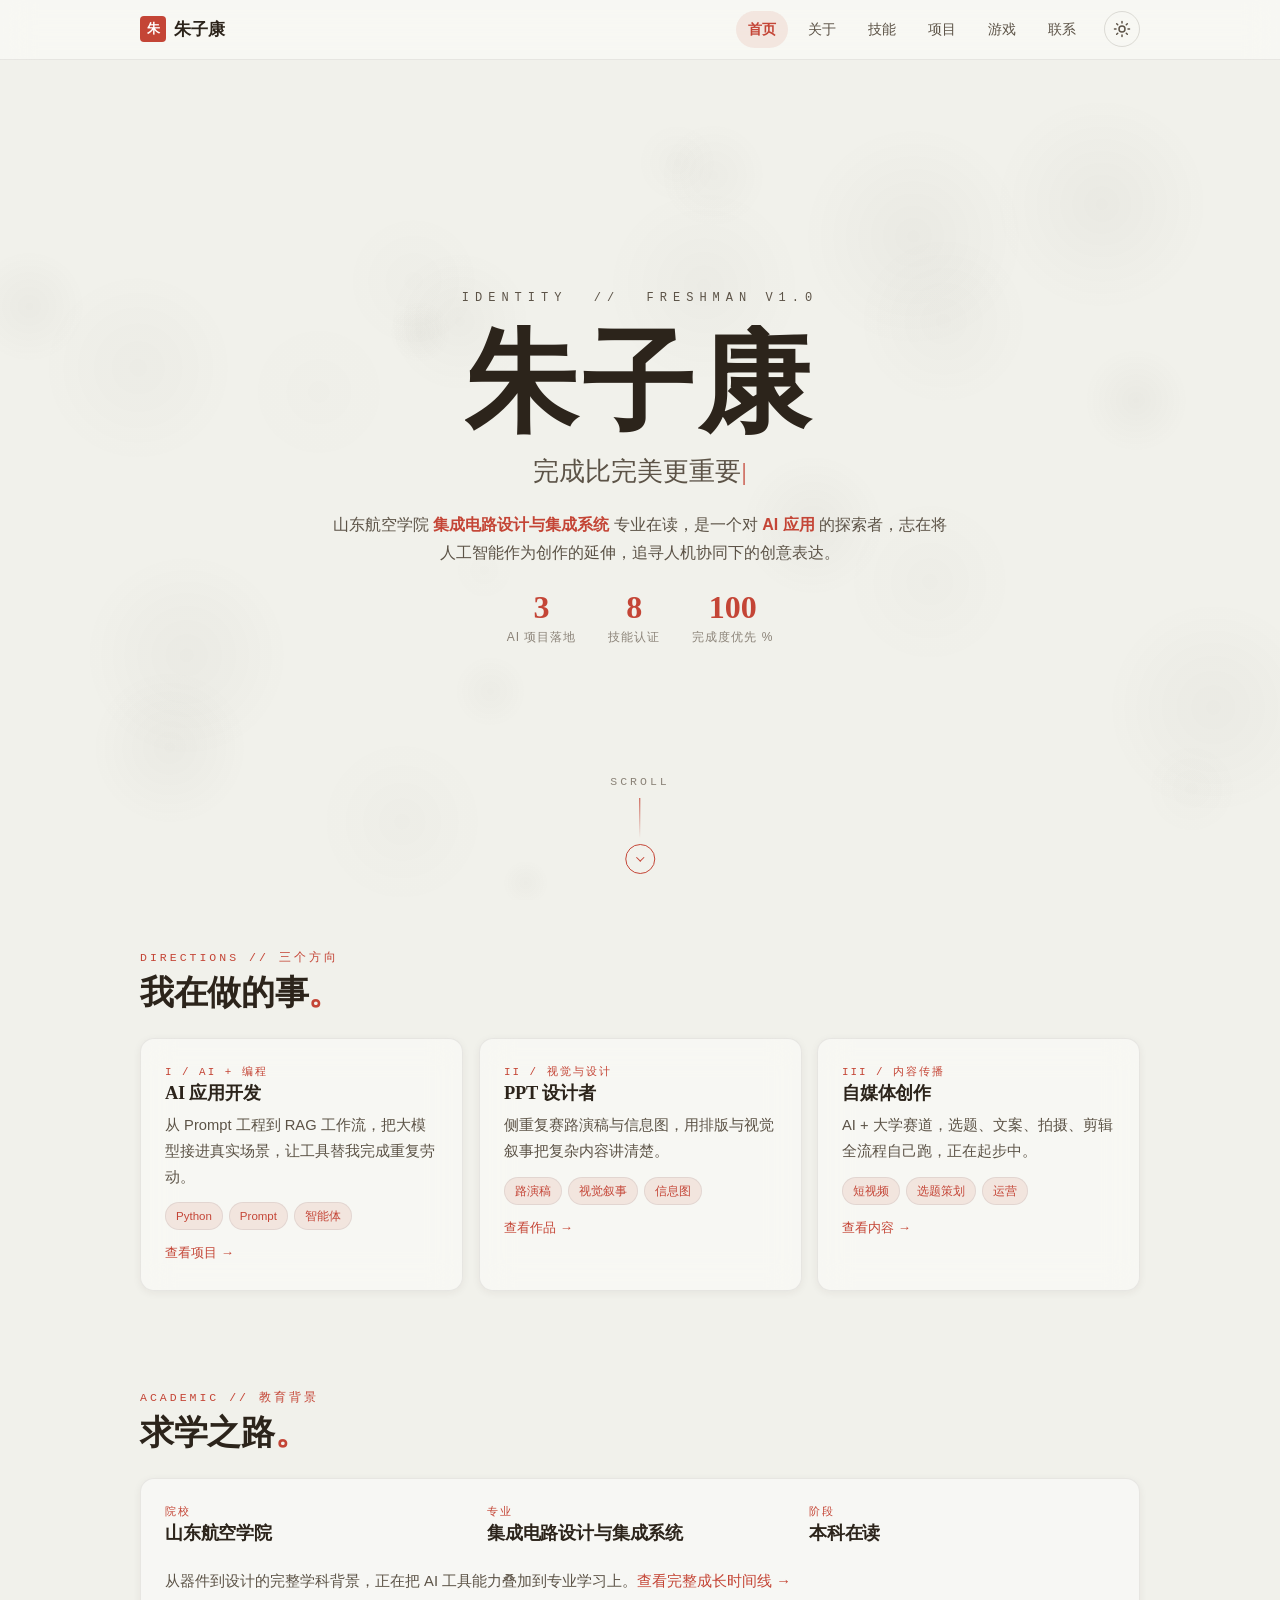
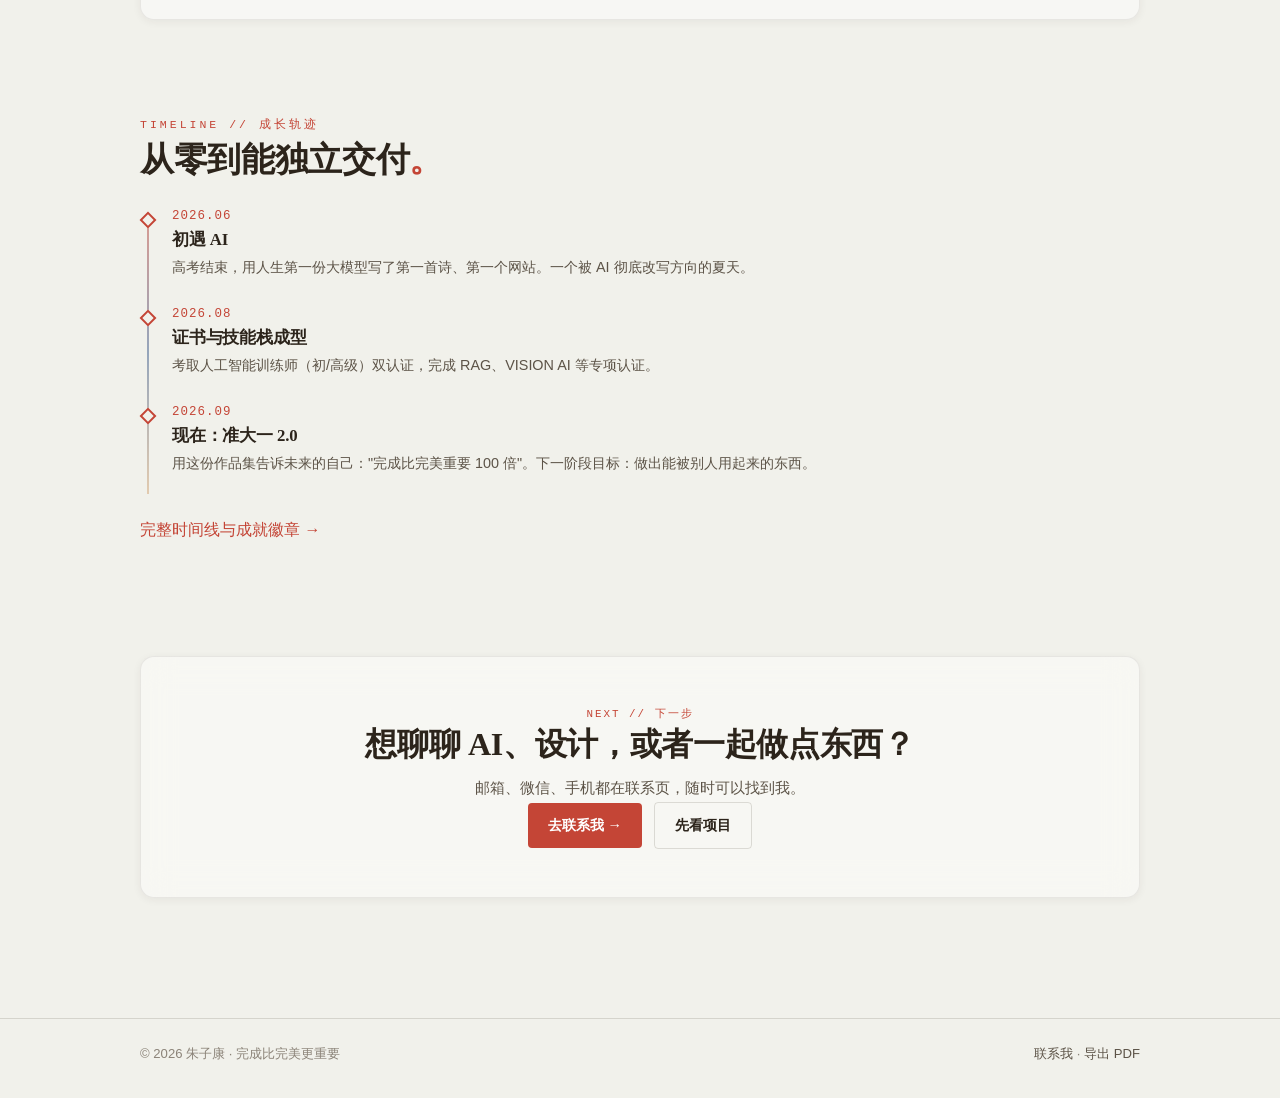
==== commit 05663195: "Add files via upload" ====
--- a/index.html
+++ b/index.html
@@ -1,193 +1,193 @@
-<!DOCTYPE html>
-<html lang="zh-CN">
-<head>
-<meta charset="UTF-8">
-<meta name="viewport" content="width=device-width, initial-scale=1">
-<title>朱子康 · 个人作品集 | 集成电路 · AI 应用探索者</title>
-<meta name="description" content="朱子康的个人作品集：山东航空学院集成电路设计与集成系统专业，专注 AI 应用、视觉设计与内容创作，含项目作品、技能证书与互动小游戏。">
-<meta name="theme-color" content="#F1F1EB">
+<!DOCTYPE html>
+<html lang="zh-CN">
+<head>
+<meta charset="UTF-8">
+<meta name="viewport" content="width=device-width, initial-scale=1">
+<title>朱子康 · 个人作品集 | 集成电路 · AI 应用探索者</title>
+<meta name="description" content="朱子康的个人作品集：山东航空学院集成电路设计与集成系统专业，专注 AI 应用、视觉设计与内容创作，含项目作品、技能证书与互动小游戏。">
+<meta name="theme-color" content="#F1F1EB">
 <link rel="canonical" href="https://qsefthuko753951.github.io/ZK/">
-<link rel="icon" href="images/favicon.png" sizes="256x256">
-<link rel="icon" href="favicon.ico" sizes="48x48">
-
-<!-- Open Graph -->
-<meta property="og:type" content="website">
-<meta property="og:title" content="朱子康 · 个人作品集">
-<meta property="og:description" content="集成电路专业在读，专注 AI 应用、视觉设计与内容创作。">
-<meta property="og:url" content="https://qsefthuko753951.github.io/ZK/">
-<meta property="og:image" content="https://qsefthuko753951.github.io/ZK/images/robocon-01.webp">
-<meta name="twitter:card" content="summary_large_image">
-
-<link rel="stylesheet" href="assets/css/tokens.css">
-<link rel="stylesheet" href="assets/css/main.css">
-<script>
-/* 主题预置：避免深色模式下的白屏闪烁 */
-(function(){ try { var t = localStorage.getItem('zk-theme'); if (t) document.documentElement.setAttribute('data-theme', t); } catch (e) {} })();
-</script>
-</head>
-<body>
-
-<header class="site-nav">
-    <div class="nav-inner">
-        <a class="nav-brand" href="index.html"><span class="seal">朱</span>朱子康</a>
-        <button class="nav-toggle" aria-expanded="false" aria-label="打开导航菜单">☰</button>
-        <nav class="nav-links" id="nav-links">
-            <a href="index.html" class="is-active">首页</a>
-            <a href="about.html">关于</a>
-            <a href="skills.html">技能</a>
-            <a href="projects.html">项目</a>
-            <a href="games.html">游戏</a>
-            <a href="contact.html">联系</a>
-            <button class="theme-toggle" aria-label="切换深色 / 浅色模式" title="切换主题">
-                <svg class="icon-sun" viewBox="0 0 24 24" fill="none" stroke="currentColor" stroke-width="2" stroke-linecap="round"><circle cx="12" cy="12" r="4"></circle><path d="M12 2v2M12 20v2M2 12h2M20 12h2M4.9 4.9l1.4 1.4M17.7 17.7l1.4 1.4M19.1 4.9l-1.4 1.4M6.3 17.7l-1.4 1.4"></path></svg>
-                <svg class="icon-moon" viewBox="0 0 24 24" fill="none" stroke="currentColor" stroke-width="2" stroke-linecap="round" stroke-linejoin="round"><path d="M21 12.8A9 9 0 1 1 11.2 3a7 7 0 0 0 9.8 9.8z"></path></svg>
-            </button>
-        </nav>
-    </div>
-</header>
-
-<main class="site-main">
-
-    <!-- ================= 首屏：水墨粒子 + 毛笔书写 ================= -->
-    <section class="hero">
-        <canvas id="ink-canvas" aria-hidden="true"></canvas>
-        <div class="hero-inner">
-            <p class="hero-kicker">IDENTITY &nbsp;//&nbsp; FRESHMAN V1.0</p>
-            <h1 class="brush-name" data-text="朱子康">朱子康</h1>
-            <p class="hero-flog" data-text="完成比完美更重要"><span class="txt"></span></p>
-            <p class="hero-desc">山东航空学院 <strong>集成电路设计与集成系统</strong> 专业在读，是一个对 <strong>AI 应用</strong> 的探索者，志在将人工智能作为创作的延伸，追寻人机协同下的创意表达。</p>
-            <div class="hero-stats">
-                <div class="stat"><div class="num" data-count="3">0</div><div class="label">AI 项目落地</div></div>
-                <div class="stat"><div class="num" data-count="8">0</div><div class="label">技能认证</div></div>
-                <div class="stat"><div class="num" data-count="100">0</div><div class="label">完成度优先 %</div></div>
-            </div>
-        </div>
-        <div class="scroll-hint" role="button" tabindex="0" aria-label="向下滚动">
-            <span>SCROLL</span>
-            <span class="dot-line"></span>
-            <span class="ring"></span>
-        </div>
-    </section>
-
-    <!-- ================= 三个方向 ================= -->
-    <section data-snap class="section" id="next-screen">
-        <div class="container">
-            <div class="section-head reveal">
-                <div class="eyebrow">DIRECTIONS // 三个方向</div>
-                <h2>我在做的事<span class="dot">。</span></h2>
-            </div>
-            <div class="grid grid-3">
-                <a class="card card-link reveal" href="projects.html#ai">
-                    <div class="eyebrow">I / AI + 编程</div>
-                    <h3>AI 应用开发</h3>
-                    <p>从 Prompt 工程到 RAG 工作流，把大模型接进真实场景，让工具替我完成重复劳动。</p>
-                    <div class="chips"><span class="chip">Python</span><span class="chip">Prompt</span><span class="chip">智能体</span></div>
-                    <span class="go">查看项目 →</span>
-                </a>
-                <a class="card card-link reveal" href="projects.html#ppt">
-                    <div class="eyebrow">II / 视觉与设计</div>
-                    <h3>PPT 设计者</h3>
-                    <p>侧重复赛路演稿与信息图，用排版与视觉叙事把复杂内容讲清楚。</p>
-                    <div class="chips"><span class="chip">路演稿</span><span class="chip">视觉叙事</span><span class="chip">信息图</span></div>
-                    <span class="go">查看作品 →</span>
-                </a>
-                <a class="card card-link reveal" href="projects.html#media">
-                    <div class="eyebrow">III / 内容传播</div>
-                    <h3>自媒体创作</h3>
-                    <p>AI + 大学赛道，选题、文案、拍摄、剪辑全流程自己跑，正在起步中。</p>
-                    <div class="chips"><span class="chip">短视频</span><span class="chip">选题策划</span><span class="chip">运营</span></div>
-                    <span class="go">查看内容 →</span>
-                </a>
-            </div>
-        </div>
-    </section>
-
-    <!-- ================= 教育背景 ================= -->
-    <section class="section ink-reveal">
-        <div class="container">
-            <div class="section-head reveal">
-                <div class="eyebrow">ACADEMIC // 教育背景</div>
-                <h2>求学之路<span class="dot">。</span></h2>
-            </div>
-            <div class="card reveal">
-                <div class="grid grid-3">
-                    <div><div class="eyebrow">院校</div><h3>山东航空学院</h3></div>
-                    <div><div class="eyebrow">专业</div><h3>集成电路设计与集成系统</h3></div>
-                    <div><div class="eyebrow">阶段</div><h3>本科在读</h3></div>
-                </div>
-                <p style="margin-top:var(--sp-4)">从器件到设计的完整学科背景，正在把 AI 工具能力叠加到专业学习上。<a href="about.html">查看完整成长时间线 →</a></p>
-            </div>
-        </div>
-    </section>
-
-    <!-- ================= 成长轨迹预览 ================= -->
-    <section data-snap class="section">
-        <div class="container">
-            <div class="section-head reveal">
-                <div class="eyebrow">TIMELINE // 成长轨迹</div>
-                <h2>从零到能独立交付<span class="dot">。</span></h2>
-            </div>
-            <div class="timeline reveal">
-                <div class="tl-item">
-                    <div class="tl-date">2026.06</div>
-                    <h3>初遇 AI</h3>
-                    <p>高考结束，用人生第一份大模型写了第一首诗、第一个网站。一个被 AI 彻底改写方向的夏天。</p>
-                </div>
-                <div class="tl-item">
-                    <div class="tl-date">2026.08</div>
-                    <h3>证书与技能栈成型</h3>
-                    <p>考取人工智能训练师（初/高级）双认证，完成 RAG、VISION AI 等专项认证。</p>
-                </div>
-                <div class="tl-item">
-                    <div class="tl-date">2026.09</div>
-                    <h3>现在：准大一 2.0</h3>
-                    <p>用这份作品集告诉未来的自己："完成比完美重要 100 倍"。下一阶段目标：做出能被别人用起来的东西。</p>
-                </div>
-            </div>
-            <p style="margin-top:var(--sp-4)"><a href="about.html">完整时间线与成就徽章 →</a></p>
-        </div>
-    </section>
-
-    <!-- ================= CTA ================= -->
-    <section data-snap class="section">
-        <div class="container">
-            <div class="card reveal" style="text-align:center;padding:var(--sp-7) var(--sp-5)">
-                <div class="eyebrow">NEXT // 下一步</div>
-                <h2 style="font-size:clamp(1.4rem,3vw,2rem)">想聊聊 AI、设计，或者一起做点东西？</h2>
-                <p>邮箱、微信、手机都在联系页，随时可以找到我。</p>
-                <a class="btn" href="contact.html">去联系我 →</a>
-                <a class="btn btn-ghost" href="projects.html" style="margin-left:var(--sp-2)">先看项目</a>
-            </div>
-        </div>
-    </section>
-
-</main>
-
-<footer class="site-footer">
-    <div class="container footer-inner">
-        <div>© <span data-year>2026</span> 朱子康 · 完成比完美更重要</div>
-        <div><a href="contact.html">联系我</a> · <a href="#" onclick="window.print();return false;">导出 PDF</a></div>
-    </div>
-</footer>
-
-<script type="application/ld+json">
-{
-  "@context": "https://schema.org",
-  "@type": "Person",
-  "name": "朱子康",
-  "jobTitle": "学生 · AI 应用探索者",
-  "affiliation": { "@type": "CollegeOrUniversity", "name": "山东航空学院" },
-  "url": "https://qsefthuko753951.github.io/ZK/",
-  "knowsAbout": ["人工智能应用", "集成电路", "PPT 设计", "自媒体创作"]
-}
-</script>
-<script src="assets/js/config.js"></script>
-<script src="assets/js/theme.js"></script>
+<link rel="icon" href="images/favicon.png" sizes="256x256">
+<link rel="icon" href="favicon.ico" sizes="48x48">
+
+<!-- Open Graph -->
+<meta property="og:type" content="website">
+<meta property="og:title" content="朱子康 · 个人作品集">
+<meta property="og:description" content="集成电路专业在读，专注 AI 应用、视觉设计与内容创作。">
+<meta property="og:url" content="https://qsefthuko753951.github.io/ZK/">
+<meta property="og:image" content="https://qsefthuko753951.github.io/ZK/images/robocon-01.webp">
+<meta name="twitter:card" content="summary_large_image">
+
+<link rel="stylesheet" href="assets/css/tokens.css">
+<link rel="stylesheet" href="assets/css/main.css">
+<script>
+/* 主题预置：避免深色模式下的白屏闪烁 */
+(function(){ try { var t = localStorage.getItem('zk-theme'); if (t) document.documentElement.setAttribute('data-theme', t); } catch (e) {} })();
+</script>
+</head>
+<body>
+
+<header class="site-nav">
+    <div class="nav-inner">
+        <a class="nav-brand" href="index.html"><span class="seal">朱</span>朱子康</a>
+        <button class="nav-toggle" aria-expanded="false" aria-label="打开导航菜单">☰</button>
+        <nav class="nav-links" id="nav-links">
+            <a href="index.html" class="is-active">首页</a>
+            <a href="about.html">关于</a>
+            <a href="skills.html">技能</a>
+            <a href="projects.html">项目</a>
+            <a href="games.html">游戏</a>
+            <a href="contact.html">联系</a>
+        </nav>
+        <button class="theme-toggle" aria-label="切换深色 / 浅色模式" title="切换主题">
+            <svg class="icon-sun" viewBox="0 0 24 24" fill="none" stroke="currentColor" stroke-width="2" stroke-linecap="round"><circle cx="12" cy="12" r="4"></circle><path d="M12 2v2M12 20v2M2 12h2M20 12h2M4.9 4.9l1.4 1.4M17.7 17.7l1.4 1.4M19.1 4.9l-1.4 1.4M6.3 17.7l-1.4 1.4"></path></svg>
+            <svg class="icon-moon" viewBox="0 0 24 24" fill="none" stroke="currentColor" stroke-width="2" stroke-linecap="round" stroke-linejoin="round"><path d="M21 12.8A9 9 0 1 1 11.2 3a7 7 0 0 0 9.8 9.8z"></path></svg>
+        </button>
+    </div>
+</header>
+
+<main class="site-main">
+
+    <!-- ================= 首屏：水墨粒子 + 毛笔书写 ================= -->
+    <section class="hero">
+        <canvas id="ink-canvas" aria-hidden="true"></canvas>
+        <div class="hero-inner">
+            <p class="hero-kicker">IDENTITY &nbsp;//&nbsp; FRESHMAN V1.0</p>
+            <h1 class="brush-name" data-text="朱子康">朱子康</h1>
+            <p class="hero-flog" data-text="完成比完美更重要"><span class="txt"></span></p>
+            <p class="hero-desc">山东航空学院 <strong>集成电路设计与集成系统</strong> 专业在读，是一个对 <strong>AI 应用</strong> 的探索者，志在将人工智能作为创作的延伸，追寻人机协同下的创意表达。</p>
+            <div class="hero-stats">
+                <div class="stat"><div class="num" data-count="3">0</div><div class="label">AI 项目落地</div></div>
+                <div class="stat"><div class="num" data-count="8">0</div><div class="label">技能认证</div></div>
+                <div class="stat"><div class="num" data-count="100">0</div><div class="label">完成度优先 %</div></div>
+            </div>
+        </div>
+        <div class="scroll-hint" role="button" tabindex="0" aria-label="向下滚动">
+            <span>SCROLL</span>
+            <span class="dot-line"></span>
+            <span class="ring"></span>
+        </div>
+    </section>
+
+    <!-- ================= 三个方向 ================= -->
+    <section data-snap class="section" id="next-screen">
+        <div class="container">
+            <div class="section-head reveal">
+                <div class="eyebrow">DIRECTIONS // 三个方向</div>
+                <h2>我在做的事<span class="dot">。</span></h2>
+            </div>
+            <div class="grid grid-3">
+                <a class="card card-link reveal" href="projects.html#ai">
+                    <div class="eyebrow">I / AI + 编程</div>
+                    <h3>AI 应用开发</h3>
+                    <p>从 Prompt 工程到 RAG 工作流，把大模型接进真实场景，让工具替我完成重复劳动。</p>
+                    <div class="chips"><span class="chip">Python</span><span class="chip">Prompt</span><span class="chip">智能体</span></div>
+                    <span class="go">查看项目 →</span>
+                </a>
+                <a class="card card-link reveal" href="projects.html#ppt">
+                    <div class="eyebrow">II / 视觉与设计</div>
+                    <h3>PPT 设计者</h3>
+                    <p>侧重复赛路演稿与信息图，用排版与视觉叙事把复杂内容讲清楚。</p>
+                    <div class="chips"><span class="chip">路演稿</span><span class="chip">视觉叙事</span><span class="chip">信息图</span></div>
+                    <span class="go">查看作品 →</span>
+                </a>
+                <a class="card card-link reveal" href="projects.html#media">
+                    <div class="eyebrow">III / 内容传播</div>
+                    <h3>自媒体创作</h3>
+                    <p>AI + 大学赛道，选题、文案、拍摄、剪辑全流程自己跑，正在起步中。</p>
+                    <div class="chips"><span class="chip">短视频</span><span class="chip">选题策划</span><span class="chip">运营</span></div>
+                    <span class="go">查看内容 →</span>
+                </a>
+            </div>
+        </div>
+    </section>
+
+    <!-- ================= 教育背景 ================= -->
+    <section class="section ink-reveal">
+        <div class="container">
+            <div class="section-head reveal">
+                <div class="eyebrow">ACADEMIC // 教育背景</div>
+                <h2>求学之路<span class="dot">。</span></h2>
+            </div>
+            <div class="card reveal">
+                <div class="grid grid-3">
+                    <div><div class="eyebrow">院校</div><h3>山东航空学院</h3></div>
+                    <div><div class="eyebrow">专业</div><h3>集成电路设计与集成系统</h3></div>
+                    <div><div class="eyebrow">阶段</div><h3>本科在读</h3></div>
+                </div>
+                <p style="margin-top:var(--sp-4)">从器件到设计的完整学科背景，正在把 AI 工具能力叠加到专业学习上。<a href="about.html">查看完整成长时间线 →</a></p>
+            </div>
+        </div>
+    </section>
+
+    <!-- ================= 成长轨迹预览 ================= -->
+    <section data-snap class="section">
+        <div class="container">
+            <div class="section-head reveal">
+                <div class="eyebrow">TIMELINE // 成长轨迹</div>
+                <h2>从零到能独立交付<span class="dot">。</span></h2>
+            </div>
+            <div class="timeline reveal">
+                <div class="tl-item">
+                    <div class="tl-date">2026.06</div>
+                    <h3>初遇 AI</h3>
+                    <p>高考结束，用人生第一份大模型写了第一首诗、第一个网站。一个被 AI 彻底改写方向的夏天。</p>
+                </div>
+                <div class="tl-item">
+                    <div class="tl-date">2026.08</div>
+                    <h3>证书与技能栈成型</h3>
+                    <p>考取人工智能训练师（初/高级）双认证，完成 RAG、VISION AI 等专项认证。</p>
+                </div>
+                <div class="tl-item">
+                    <div class="tl-date">2026.09</div>
+                    <h3>现在：准大一 2.0</h3>
+                    <p>用这份作品集告诉未来的自己："完成比完美重要 100 倍"。下一阶段目标：做出能被别人用起来的东西。</p>
+                </div>
+            </div>
+            <p style="margin-top:var(--sp-4)"><a href="about.html">完整时间线与成就徽章 →</a></p>
+        </div>
+    </section>
+
+    <!-- ================= CTA ================= -->
+    <section data-snap class="section">
+        <div class="container">
+            <div class="card reveal" style="text-align:center;padding:var(--sp-7) var(--sp-5)">
+                <div class="eyebrow">NEXT // 下一步</div>
+                <h2 style="font-size:clamp(1.4rem,3vw,2rem)">想聊聊 AI、设计，或者一起做点东西？</h2>
+                <p>邮箱、微信、手机都在联系页，随时可以找到我。</p>
+                <a class="btn" href="contact.html">去联系我 →</a>
+                <a class="btn btn-ghost" href="projects.html" style="margin-left:var(--sp-2)">先看项目</a>
+            </div>
+        </div>
+    </section>
+
+</main>
+
+<footer class="site-footer">
+    <div class="container footer-inner">
+        <div>© <span data-year>2026</span> 朱子康 · 完成比完美更重要</div>
+        <div><a href="contact.html">联系我</a> · <a href="#" onclick="window.print();return false;">导出 PDF</a></div>
+    </div>
+</footer>
+
+<script type="application/ld+json">
+{
+  "@context": "https://schema.org",
+  "@type": "Person",
+  "name": "朱子康",
+  "jobTitle": "学生 · AI 应用探索者",
+  "affiliation": { "@type": "CollegeOrUniversity", "name": "山东航空学院" },
+  "url": "https://qsefthuko753951.github.io/ZK/",
+  "knowsAbout": ["人工智能应用", "集成电路", "PPT 设计", "自媒体创作"]
+}
+</script>
+<script src="assets/js/config.js"></script>
+<script src="assets/js/theme.js"></script>
 <script src="assets/js/site.js"></script>
 <script src="assets/js/cursor-particles.js"></script>
-<script src="assets/js/smooth-scroll.js"></script>
-<script src="assets/js/ink-canvas.js"></script>
-<script src="assets/js/home.js"></script>
+<script src="assets/js/smooth-scroll.js"></script>
+<script src="assets/js/ink-canvas.js"></script>
+<script src="assets/js/home.js"></script>
 
 <script type="application/ld+json">
 {
@@ -199,5 +199,5 @@
   "author": { "@type": "Person", "name": "朱子康" }
 }
 </script>
-</body>
-</html>
+</body>
+</html>
--- a/assets/css/tokens.css
+++ b/assets/css/tokens.css
@@ -69,57 +69,42 @@
     --c-canvas-bg: transparent;
 }
 
-/* ---------- 深色：墨黑底 + 金色点缀 ---------- */
+/* ---------- 深色：夜幕靛蓝 + 月华金星 ---------- */
 :root[data-theme="dark"],
 html[data-theme="dark"] {
-    --c-bg: #0E0E12;
-    --c-bg-soft: #15151B;
-    --c-surface: rgba(28, 28, 36, 0.72);
-    --c-surface-solid: #1A1A22;
+    --c-bg: #0C1122;
+    --c-bg-soft: #141A2E;
+    --c-surface: rgba(31, 39, 64, 0.72);
+    --c-surface-solid: #161C2E;
     --c-ink: #EDEAE3;
-    --c-ink-2: #B5B0A6;
-    --c-ink-3: #7E7A73;
+    --c-ink-2: #B9B3A8;
+    --c-ink-3: #827E76;
     --c-line: rgba(237, 234, 227, 0.16);
     --c-line-soft: rgba(237, 234, 227, 0.08);
 
     --c-cinnabar: #E0645A;
-    --c-ultramarine: #6E93C8;
+    --c-ultramarine: #7C9FD6;
     --c-ochre: #D8B183;
-    --c-gold: #D8B26A;
+    --c-gold: #E0BC72;
+
+    /* 夜间专属：月亮 / 星辰 / 夜霭（仅深色模式使用，白天不生效） */
+    --c-moon: #F3E3B6;
+    --c-star: #E6EEFF;
+    --c-night-glow: rgba(124, 159, 214, 0.20);
+    --c-night-aurora: rgba(146, 118, 200, 0.14);
 
     --shadow-sm: 0 2px 8px rgba(0, 0, 0, 0.5);
     --shadow-md: 0 12px 32px rgba(0, 0, 0, 0.6);
     --shadow-lg: 0 28px 70px rgba(0, 0, 0, 0.7);
-    --shadow-geo: 5px 5px 0 var(--c-ultramarine), 10px 10px 0 rgba(216, 178, 106, 0.4);
+    --shadow-geo: 5px 5px 0 var(--c-ultramarine), 10px 10px 0 rgba(224, 188, 114, 0.4);
 
-    --ink-particle: 216, 178, 106;
+    --ink-particle: 224, 188, 114;
     --ink-canvas-alpha: 0.42;
 }
 
-/* ---------- 跟随系统（未手动指定时生效） ---------- */
-@media (prefers-color-scheme: dark) {
-    :root:not([data-theme="light"]) {
-        --c-bg: #0E0E12;
-        --c-bg-soft: #15151B;
-        --c-surface: rgba(28, 28, 36, 0.72);
-        --c-surface-solid: #1A1A22;
-        --c-ink: #EDEAE3;
-        --c-ink-2: #B5B0A6;
-        --c-ink-3: #7E7A73;
-        --c-line: rgba(237, 234, 227, 0.16);
-        --c-line-soft: rgba(237, 234, 227, 0.08);
-        --c-cinnabar: #E0645A;
-        --c-ultramarine: #6E93C8;
-        --c-ochre: #D8B183;
-        --c-gold: #D8B26A;
-        --shadow-sm: 0 2px 8px rgba(0, 0, 0, 0.5);
-        --shadow-md: 0 12px 32px rgba(0, 0, 0, 0.6);
-        --shadow-lg: 0 28px 70px rgba(0, 0, 0, 0.7);
-        --shadow-geo: 5px 5px 0 var(--c-ultramarine), 10px 10px 0 rgba(216, 178, 106, 0.4);
-        --ink-particle: 216, 178, 106;
-        --ink-canvas-alpha: 0.42;
-    }
-}
+/* ---------- 默认一律日间 ----------
+   不再跟随系统深色：手机系统开启深色时首屏不直接变黑，
+   只有用户手动点过切换按钮（写入 localStorage）才会进入夜间。 */
 
 /* 主题切换瞬间的平滑过渡（由 JS 临时挂上，避免首屏加载时全程过渡） */
 html.theme-anim,
--- a/assets/css/main.css
+++ b/assets/css/main.css
@@ -58,7 +58,7 @@
 .nav-links a.is-active { color: var(--c-accent); font-weight: 700; background: var(--c-accent-weak); }
 .nav-toggle { display: none; margin-left: auto; background: none; border: 1px solid var(--c-line); border-radius: var(--radius-sm); padding: 4px 10px; cursor: pointer; }
 .theme-toggle {
-    background: none; border: 1px solid var(--c-line); border-radius: var(--radius-full);
+    flex: none; background: none; border: 1px solid var(--c-line); border-radius: var(--radius-full);
     width: 36px; height: 36px; display: grid; place-items: center; cursor: pointer; color: var(--c-ink-2);
     transition: transform var(--dur-fast) var(--ease-out), color var(--dur-fast), border-color var(--dur-fast);
 }
@@ -67,10 +67,6 @@
 .theme-toggle .icon-moon { display: none; }
 html[data-theme="dark"] .theme-toggle .icon-sun { display: none; }
 html[data-theme="dark"] .theme-toggle .icon-moon { display: block; }
-@media (prefers-color-scheme: dark) {
-    html:not([data-theme="light"]) .theme-toggle .icon-sun { display: none; }
-    html:not([data-theme="light"]) .theme-toggle .icon-moon { display: block; }
-}
 @media (max-width: 820px) {
     .nav-toggle { display: block; }
     .nav-links {
@@ -82,7 +78,47 @@
     }
     .nav-links.is-open { transform: translateY(0); }
     .nav-links a { padding: 12px 4px; border-bottom: 1px solid var(--c-line-soft); border-radius: 0; }
-    .nav-links .theme-toggle { position: absolute; top: -46px; right: var(--gutter); }
+}
+
+/* ============ 夜间天穹：月亮 + 星辰（仅深色模式显现） ============ */
+.night-sky {
+    position: fixed; inset: 0; z-index: -1; pointer-events: none; overflow: hidden;
+    opacity: 0; transition: opacity 0.7s var(--ease-io);
+}
+html[data-theme="dark"] .night-sky { opacity: 1; }
+
+/* 夜色底：月光倾泻 + 远天紫霭，铺在 --c-bg 之上，夜间不再是死板一片黑 */
+html[data-theme="dark"] .ns-glow {
+    position: absolute; inset: 0;
+    background:
+        radial-gradient(1000px 700px at 84% 2%, var(--c-night-glow), transparent 60%),
+        radial-gradient(780px 560px at 4% 98%, var(--c-night-aurora), transparent 66%),
+        radial-gradient(640px 480px at 50% 60%, rgba(58, 90, 140, 0.10), transparent 70%),
+        var(--c-bg);
+}
+
+/* 玉盘：月华柔光 + 呼吸 */
+html[data-theme="dark"] .ns-moon {
+    position: absolute; top: calc(var(--nav-h) + 3vh); right: 8vw;
+    width: 88px; height: 88px; border-radius: 50%;
+    background: radial-gradient(circle at 34% 30%, #FBF4DE, var(--c-moon) 56%, #E2CB90 100%);
+    box-shadow: 0 0 24px 6px rgba(243, 227, 182, 0.26), 0 0 96px 34px rgba(243, 227, 182, 0.10);
+    animation: moonBreath 7s var(--ease-io) infinite;
+}
+html[data-theme="dark"] .ns-moon::after {
+    content: ''; position: absolute; inset: -20px; border-radius: 50%;
+    border: 1px solid rgba(243, 227, 182, 0.16);
+}
+@keyframes moonBreath { 0%, 100% { opacity: 0.86; } 50% { opacity: 1; } }
+
+/* 星辰：星点由 site.js 生成 box-shadow，两层错拍闪烁 */
+html[data-theme="dark"] .ns-stars { position: absolute; top: 0; left: 0; width: 1px; height: 1px; border-radius: 50%; }
+html[data-theme="dark"] .ns-stars-1 { animation: starTwinkle 5s ease-in-out infinite; }
+html[data-theme="dark"] .ns-stars-2 { animation: starTwinkle 8s ease-in-out infinite reverse; }
+@keyframes starTwinkle { 0%, 100% { opacity: 0.5; } 50% { opacity: 1; } }
+
+@media (max-width: 820px) {
+    html[data-theme="dark"] .ns-moon { width: 58px; height: 58px; top: calc(var(--nav-h) + 5vh); right: 7vw; }
 }
 
 /* ============ 页面骨架 ============ */
